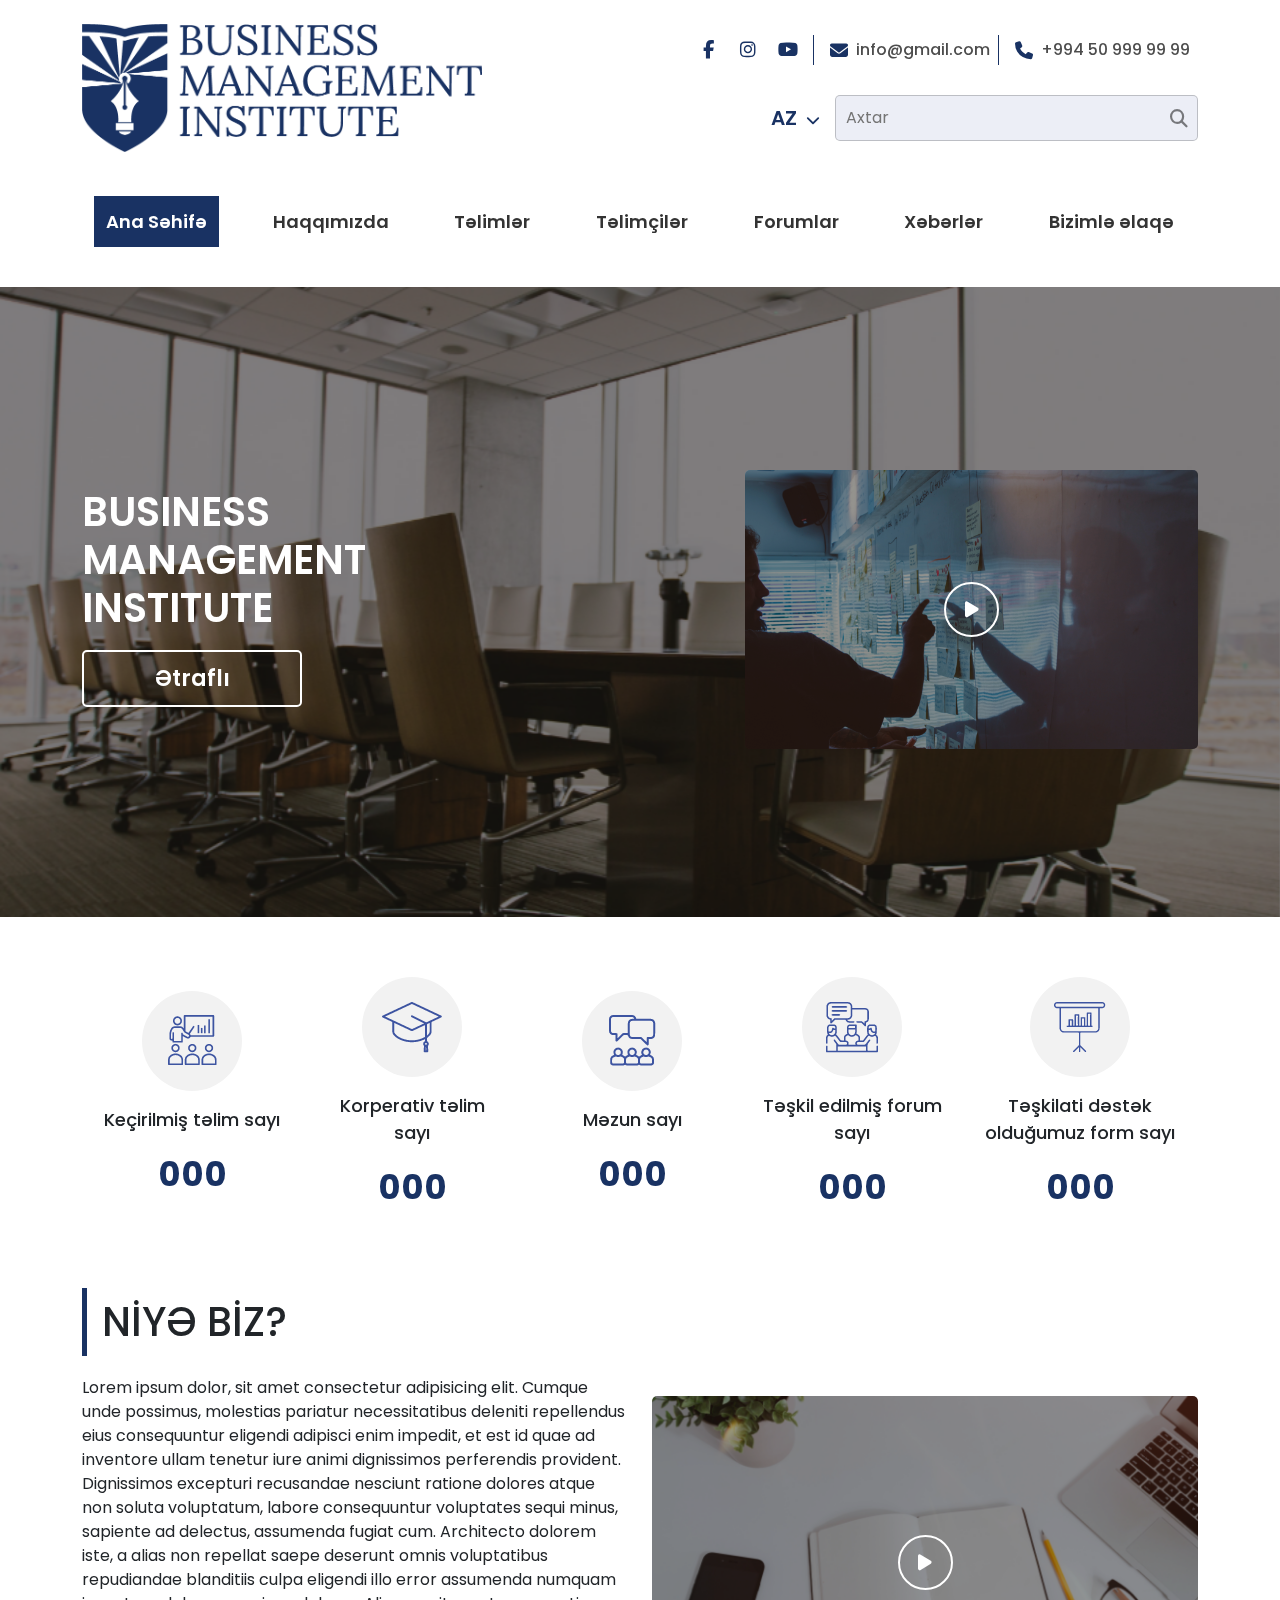
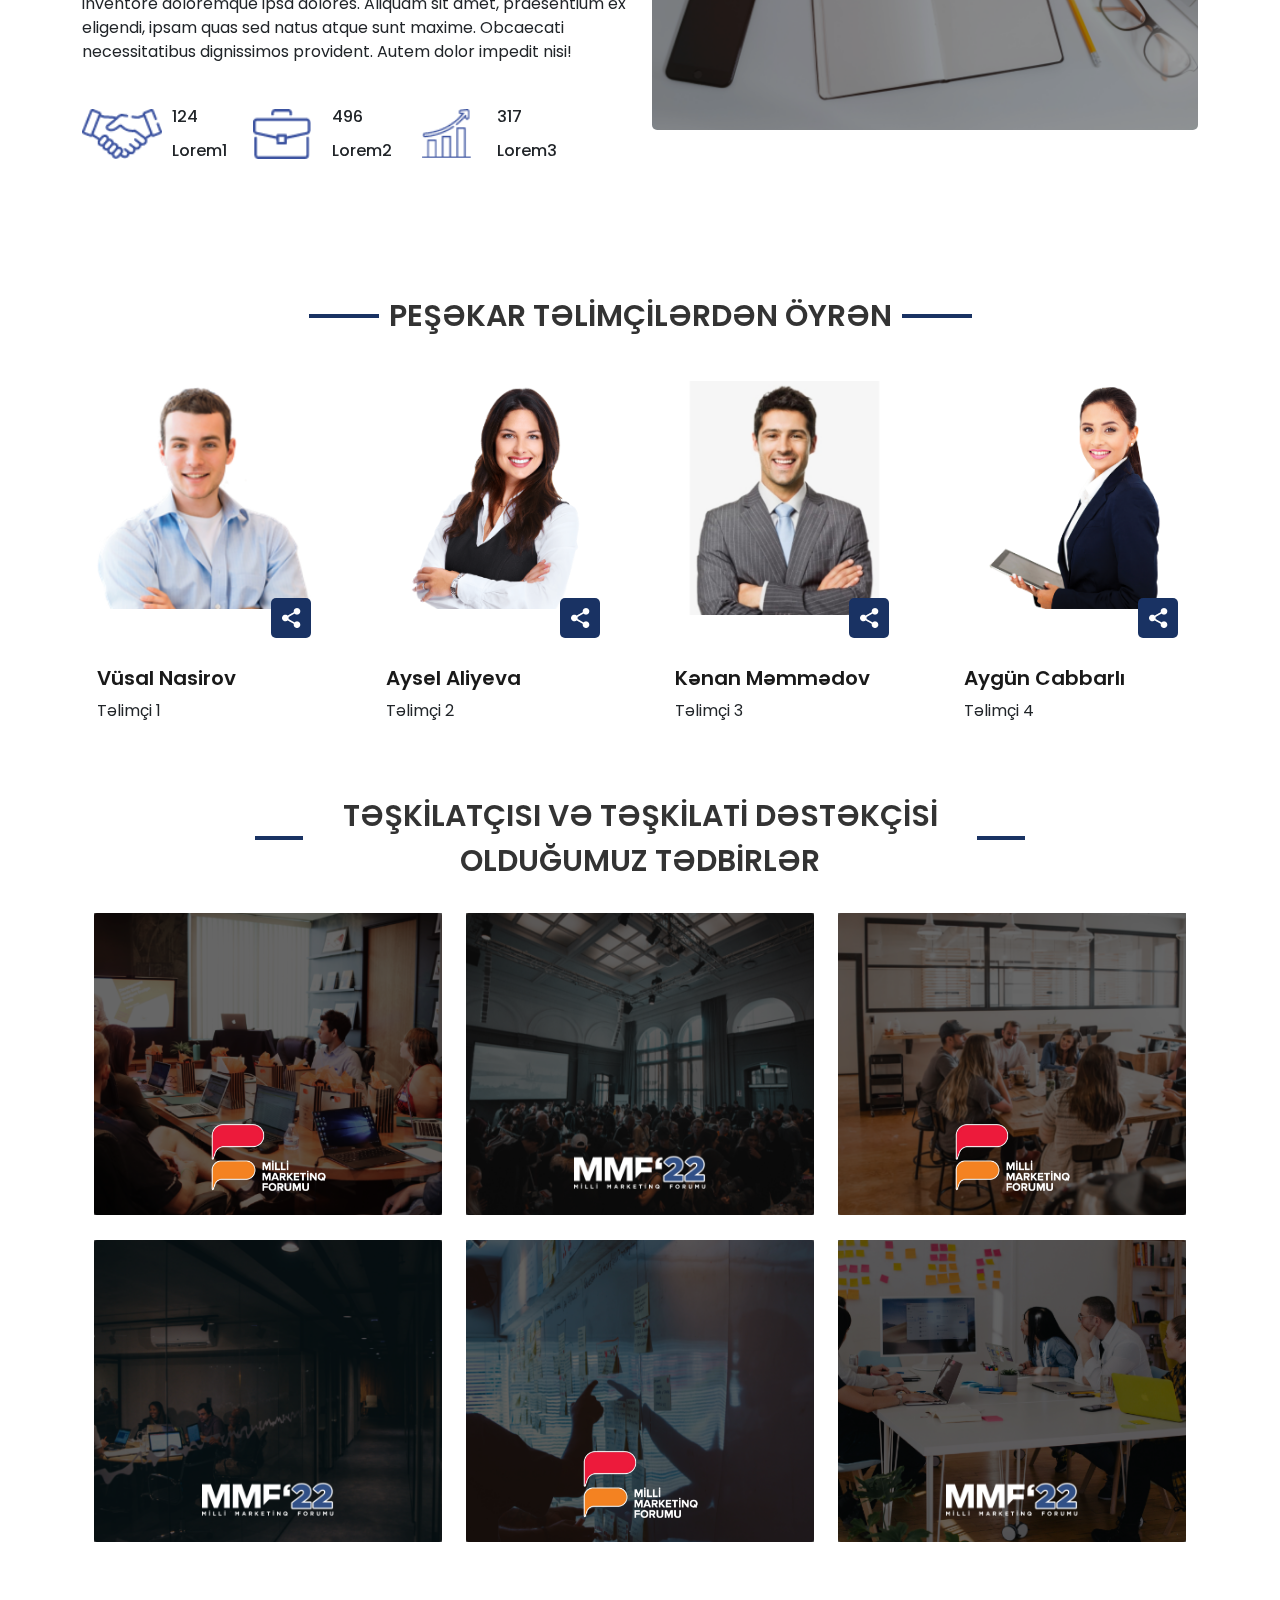
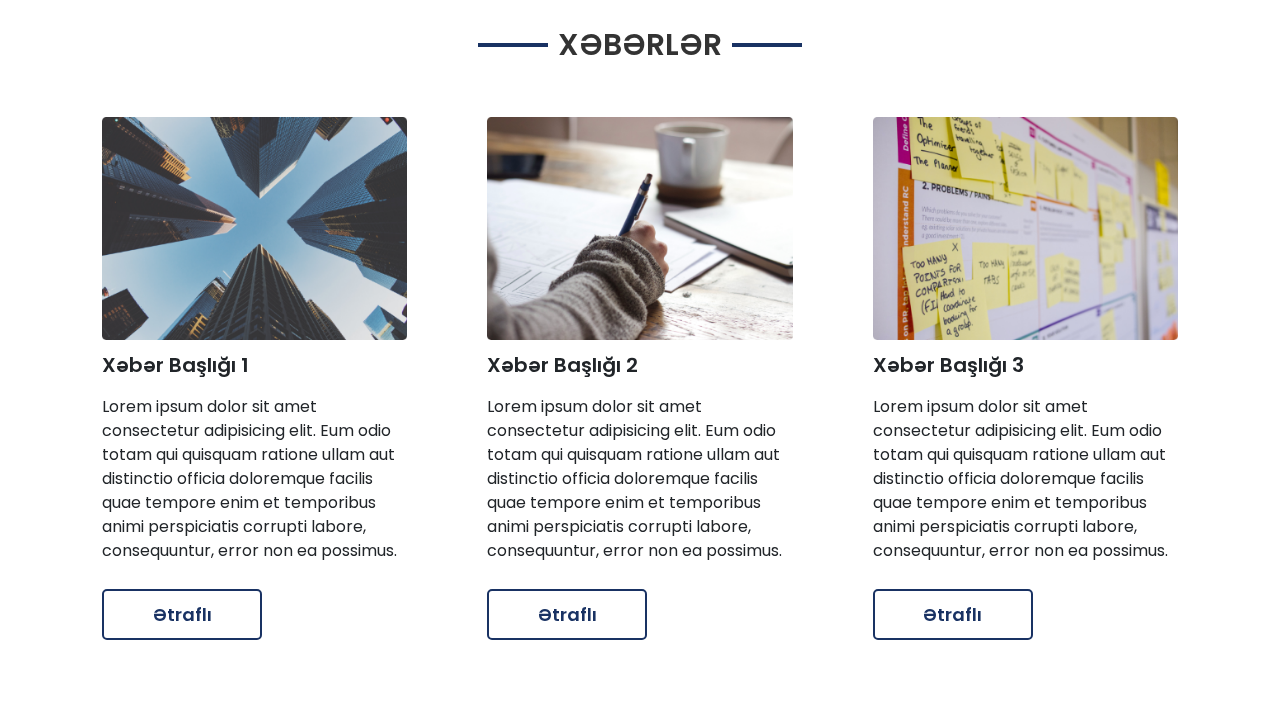
==== index.html @ a0affcf1 "section news,events,trainers added" ====
<!DOCTYPE html>
<html lang="en">

<head>
    <meta charset="UTF-8">
    <meta name="viewport" content="width=device-width, initial-scale=1.0">
    <title>BMI</title>
    <link rel="shortcut icon" href="./bmi-image/logo/2x/iconbig.png">
    <link rel="stylesheet" href="https://cdnjs.cloudflare.com/ajax/libs/font-awesome/6.4.0/css/all.min.css">
    <link href="https://cdn.jsdelivr.net/npm/bootstrap@5.3.0/dist/css/bootstrap.min.css" rel="stylesheet">
    <link rel="stylesheet" href="https://cdn.jsdelivr.net/npm/swiper@10/swiper-bundle.min.css" />
    <link rel="stylesheet" href="https://cdn.jsdelivr.net/npm/@fancyapps/ui@5.0/dist/fancybox/fancybox.css" />
    <link rel="stylesheet" href="project.css">

</head>

<body>

    <header>
        <div class="general-header">
            <div class="container">
                <div class="top-navbar">
                    <div class="top-navbar-left">
                        <a class="header-logo">
                            <img src="./bmi-image/logo/2x/verticalbig.png" alt="">
                        </a>
                    </div>
                    <div class="top-navbar-right d-none d-lg-flex">
                        <div class="icons-navbar">
                            <div class="social-icons">
                                <a href="">
                                    <i class="fa-brands fa-facebook-f"></i>
                                </a>

                                <a href="">
                                    <i class="fa-brands fa-instagram"></i>
                                </a>

                                <a href="">
                                    <i class="fa-brands fa-youtube"></i>
                                </a>
                            </div>

                            <div class="contact">
                                <a href="">
                                    <span>
                                        <i class="fa-solid fa-envelope"></i>
                                    </span>
                                    <span>info@gmail.com</span>
                                </a>
                            </div>

                            <div class="contact">
                                <a href="">
                                    <span> <i class="fa-solid fa-phone"></i>
                                    </span>

                                    <span>
                                        +994 50 999 99 99
                                    </span>
                                </a>
                            </div>
                        </div>

                        <div class="search-bottom">
                            <div class="lang-dropdown">
                                <div class="dropdown">
                                    <button class="dropdown-button" type="button" data-bs-toggle="dropdown">
                                        <span>AZ</span>
                                        <i class="fa-solid fa-chevron-down"> </i>
                                    </button>

                                    <ul class="dropdown-menu">
                                        <a class="dropdown-item" href="/">EN</a>
                                        <a class="dropdown-item" href="/">RU</a>
                                    </ul>
                                </div>
                            </div>


                            <div class="search-box">
                                <form action="/">
                                    <input type="text" placeholder="Axtar">
                                    <button>
                                        <i class="fa-solid fa-magnifying-glass"></i>
                                    </button>
                                </form>
                            </div>

                        </div>
                    </div>

                    <div class="mobile-right d-lg-none">
                        <button class="search-button d-lg-none" type="button" data-bs-toggle="offcanvas"
                            data-bs-target="#offcanvasTop"> <i class="fa-solid fa-magnifying-glass"></i>

                        </button>

                        <button class="menu-button d-lg-none" type="button" data-bs-toggle="offcanvas"
                            data-bs-target="#offcanvasRight"> <i class="fa-solid fa-bars"></i>
                        </button>
                    </div>

                </div>

                <div class="bottom-navbar d-none d-lg-flex">
                    <div class="container">
                        <div class="inner d-flex">
                            <div class="links-wrapper">
                                <a class="active" href="">Ana Səhifə</a>
                                <a href="">Haqqımızda</a>
                                <a href="">Təlimlər</a>
                                <a href="">Təlimçilər</a>
                                <a href="">Forumlar</a>
                                <a href="">Xəbərlər</a>
                                <a href="">Bizimlə əlaqə</a>
                            </div>
                        </div>
                    </div>
                </div>
            </div>
        </div>

        <div class="offcanvas offcanvas-end" tabindex="-1" id="offcanvasRight" aria-labelledby="offcanvasRightLabel">
            <div class="offcanvas-header">
                <a class="header-logo" href="">
                    <img src="./bmi-image/logo/white-logo/vertical.svg" alt="">
                </a>

                <button type="button" class="close-button" data-bs-dismiss="offcanvas">
                    <i class="fa-solid fa-xmark"></i>
                </button>
            </div>
            <div class="offcanvas-body">
                <div class="links-wrapper">
                    <a class="active" href="">Ana Səhifə</a>
                    <a href="">Haqqımızda</a>
                    <a href="">Təlimlər</a>
                    <a href="">Təlimçilər</a>
                    <a href="">Forumlar</a>
                    <a href="">Xəbərlər</a>
                    <a href="">Bizimlə əlaqə</a>


                    <a class="collapsed" data-bs-toggle="collapse" href="#collapseExample" role="button"
                        aria-expanded="false">
                        AZ
                    </a>

                    <div class="collapse" id="collapseExample">
                        <div class="links-wrapper">
                            <a href="">EN</a>
                            <a href="">RU</a>
                        </div>
                    </div>
                </div>

                <div class="icons-wrapper">
                    <div class="contact-icons">
                        <a href="">
                            <span>
                                <i class="fa-solid fa-envelope"></i>
                            </span>
                            <span>
                                info@gmail.com
                            </span>
                        </a>

                        <a href="">
                            <span>
                                <i class="fa-solid fa-phone"></i>
                            </span>
                            <span>
                                +994 50 999 99 99
                            </span>
                        </a>
                    </div>

                    <div class="social-icons">
                        <a href="">
                            <i class="fa-brands fa-facebook-f"></i>
                        </a>

                        <a href="">
                            <i class="fa-brands fa-instagram"></i>
                        </a>

                        <a href="">
                            <i class="fa-brands fa-youtube"></i>
                        </a>
                    </div>
                </div>



            </div>
        </div>

        <div class="offcanvas offcanvas-top" tabindex="-1" id="offcanvasTop" aria-labelledby="offcanvasTopLabel">
            <div class="offcanvas-body">
                <div class="container">
                    <div class="row">
                        <div class="col-10">
                            <div class="search-input">
                                <input type="text" class="form-control" placeholder="Axtar">
                                <button><i class="fa-solid fa-magnifying-glass"></i></button>
                            </div>

                        </div>

                        <div class="col-2">
                            <button type="button" class="close-button" data-bs-dismiss="offcanvas">
                                <i class="fa-solid fa-xmark"></i>
                            </button>
                        </div>
                    </div>
                </div>
            </div>
        </div>
    </header>

    <main>

        <section class="banner">
            <div class="swiper banner-swiper">
                <div class="swiper-wrapper">
                    <div class="swiper-slide">
                        <img src="./bmi-image/banner-swiper/img-1.png" alt="">
                    </div>
                    <div class="swiper-slide">
                        <img src="./bmi-image/banner-swiper/img-2.png" alt="">
                    </div>
                </div>
            </div>

            <div class="content">
                <div class="container">
                    <div class="content-wrapper">
                        <div class="content-left">
                            <h1>
                                Business <br>
                                Management <br>
                                Institute
                            </h1>

                            <a href="" class="banner-button">
                                Ətraflı
                            </a>
                        </div>

                        <div class="content-right">
                            <div class="video-wrapper">
                                <div class="video-poster">
                                    <img src="./bmi-image/banner-swiper/video-poster.png" alt="">
                                </div>

                                <div class="hover">
                                    <a href="./bmi-image/banner-swiper/video-poster.png" class="play-button"
                                        data-fancybox="bann">
                                        <i class="fa-solid fa-play"></i>
                                    </a>
                                </div>
                            </div>
                        </div>
                    </div>
                </div>
            </div>
        </section>

        <section class="counter">
            <div class="container">
                <div class="counters-wrapper">
                    <div class="item">
                        <div class="image">
                            <img src="./bmi-image/small-image/img-1.png" alt="">
                        </div>
                        <div class="name">
                            <p>Keçirilmiş təlim sayı</p>
                            <span class="counter-span" data-val="500">
                                000
                            </span>
                        </div>

                    </div>


                    <div class="item">
                        <div class="image">
                            <img src="./bmi-image/small-image/img-3.png" alt="">
                        </div>
                        <div class="name">
                            <p>Korperativ təlim sayı</p>
                            <span class="counter-span" data-val="43">
                                000
                            </span>
                        </div>

                    </div>

                    <div class="item">
                        <div class="image">
                            <img src="./bmi-image/small-image/img-4.png" alt="">
                        </div>
                        <div class="name">
                            <p>Məzun sayı</p>
                            <span class="counter-span" data-val="7000">
                                000
                            </span>
                        </div>

                    </div>

                    <div class="item">
                        <div class="image">
                            <img src="./bmi-image/small-image/img-5.png" alt="">
                        </div>
                        <div class="name">
                            <p>Təşkil edilmiş forum sayı</p>
                            <span class="counter-span" data-val="3">
                                000
                            </span>
                        </div>

                    </div>


                    <div class="item">
                        <div class="image">
                            <img src="./bmi-image/small-image/img-2.png" alt="">
                        </div>
                        <div class="name">
                            <p>Təşkilati dəstək olduğumuz form sayı</p>
                            <span class="counter-span" data-val="500">
                                000
                            </span>
                        </div>

                    </div>
                </div>
            </div>
        </section>

        <section class="why-us">
            <div class="container">
                <div class="row">
                    <div class="col-12 col-xl-6">
                        <div class="content">
                            <h1> Nİyə bİz?</h1>

                            <p>

                                Lorem ipsum dolor, sit amet consectetur adipisicing elit.
                                Cumque unde possimus, molestias pariatur necessitatibus deleniti
                                repellendus eius consequuntur eligendi adipisci enim impedit, et est
                                id quae ad inventore ullam tenetur iure animi dignissimos perferendis provident.
                                Dignissimos excepturi recusandae nesciunt ratione dolores atque non soluta voluptatum,
                                labore consequuntur voluptates sequi minus, sapiente ad delectus, assumenda fugiat cum.
                                Architecto dolorem iste, a alias non repellat saepe deserunt omnis voluptatibus
                                repudiandae
                                blanditiis culpa eligendi illo error assumenda numquam inventore doloremque ipsa
                                dolores.
                                Aliquam sit amet, praesentium ex eligendi, ipsam quas sed natus atque sunt maxime.
                                Obcaecati necessitatibus dignissimos provident. Autem dolor impedit nisi!

                            </p>

                            <div class="small-images">
                                <div class="item">
                                    <img src="./bmi-image/about/small-image/img-1.png" alt="">

                                    <div class="label">
                                        <span>124</span>
                                        <span>Lorem1</span>
                                    </div>
                                </div>

                                <div class="item">
                                    <img src="./bmi-image/about/small-image/img-2.png" alt="">

                                    <div class="label">
                                        <span>496</span>
                                        <span>Lorem2</span>
                                    </div>
                                </div>

                                <div class="item">
                                    <img src="./bmi-image/about/small-image/img-3.png" alt="">

                                    <div class="label">
                                        <span>317</span>
                                        <span>Lorem3</span>
                                    </div>
                                </div>
                            </div>
                        </div>
                    </div>

                    <div class="col-12 col-xl-6 col-center">
                        <div class="video-wrapper">
                            <div class="video-poster">
                                <img src="./bmi-image/about/about-image.png" alt="">
                            </div>

                            <div class="hover">
                                <a href="./bmi-image/about/about-image.png" data-fancybox="" class="play-button">
                                    <i class="fa-solid fa-play"></i>
                                </a>
                            </div>
                        </div>
                    </div>
                </div>
            </div>
        </section>

        <section class="trainers">
            <div class="container">
                <div class="section-header">
                    <div class="blue-line"></div>
                    <span class="header">peşəkar təlİmçİlərdən öyrən</span>
                    <div class="blue-line"></div>
                </div>
                <div class="swiper trainers-swiper">
                    <div class="swiper-wrapper">
                        <div class="swiper-slide">
                            <div class="trainer-card">
                                <div class="trainer-image">
                                    <img src="./bmi-image/trainer/img-1.png" alt="">
                                    <div class="linear-bg"></div>

                                    <div class="trainer-icons">
                                        <div class="hide-icon d-none">
                                            <a href="" class="trainer-icon">
                                                <i class="fa-brands fa-facebook-f"></i>
                                            </a>
                                            <a href="" class="trainer-icon">
                                                <i class="fa-brands fa-linkedin-in"></i>
                                            </a>
                                            <a href="" class="trainer-icon">
                                                <i class="fa-brands fa-twitter"></i>
                                            </a>
                                        </div>

                                        <button class="share-button trainer-icon">
                                            <img src="./bmi-image/icons/share-icon.png" alt="">
                                        </button>
                                    </div>
                                </div>

                                <div class="trainer-info">
                                    <a href="" class="name">Vüsal Nasirov</a>
                                    <span>Təlimçi 1 </span>
                                </div>

                            </div>
                        </div>


                        <div class="swiper-slide">
                            <div class="trainer-card">
                                <div class="trainer-image">
                                    <img src="./bmi-image/trainer/img-2.png" alt="">
                                    <div class="linear-bg"></div>

                                    <div class="trainer-icons">
                                        <div class="hide-icon d-none">
                                            <a href="" class="trainer-icon">
                                                <i class="fa-brands fa-facebook-f"></i>
                                            </a>
                                            <a href="" class="trainer-icon">
                                                <i class="fa-brands fa-linkedin-in"></i>
                                            </a>
                                            <a href="" class="trainer-icon">
                                                <i class="fa-brands fa-twitter"></i>
                                            </a>
                                        </div>

                                        <button class="share-button trainer-icon">
                                            <img src="./bmi-image/icons/share-icon.png" alt="">

                                        </button>
                                    </div>
                                </div>

                                <div class="trainer-info">
                                    <a href="" class="name">Aysel Aliyeva</a>
                                    <span>Təlimçi 2 </span>
                                </div>


                            </div>
                        </div>


                        <div class="swiper-slide">
                            <div class="trainer-card">
                                <div class="trainer-image">
                                    <img src="./bmi-image/trainer/img-3.png" alt="">
                                    <div class="linear-bg"></div>

                                    <div class="trainer-icons">
                                        <div class="hide-icon d-none">
                                            <a href="" class="trainer-icon">
                                                <i class="fa-brands fa-facebook-f"></i>
                                            </a>
                                            <a href="" class="trainer-icon">
                                                <i class="fa-brands fa-linkedin-in"></i>
                                            </a>
                                            <a href="" class="trainer-icon">
                                                <i class="fa-brands fa-twitter"></i>
                                            </a>
                                        </div>

                                        <button class="share-button trainer-icon">
                                            <img src="./bmi-image/icons/share-icon.png" alt="">

                                        </button>
                                    </div>
                                </div>

                                <div class="trainer-info">
                                    <a href="" class="name">Kənan Məmmədov</a>
                                    <span>Təlimçi 3 </span>
                                </div>


                            </div>
                        </div>


                        <div class="swiper-slide">
                            <div class="trainer-card">
                                <div class="trainer-image">
                                    <img src="./bmi-image/trainer/img-4.png" alt="">
                                    <div class="linear-bg"></div>

                                    <div class="trainer-icons">
                                        <div class="hide-icon d-none">
                                            <a href="" class="trainer-icon">
                                                <i class="fa-brands fa-facebook-f"></i>
                                            </a>
                                            <a href="" class="trainer-icon">
                                                <i class="fa-brands fa-linkedin-in"></i>
                                            </a>
                                            <a href="" class="trainer-icon">
                                                <i class="fa-brands fa-twitter"></i>
                                            </a>
                                        </div>

                                        <button class="share-button trainer-icon">
                                            <img src="./bmi-image/icons/share-icon.png" alt="">

                                        </button>
                                    </div>
                                </div>

                                <div class="trainer-info">
                                    <a href="" class="name">Aygün Cabbarlı</a>
                                    <span>Təlimçi 4 </span>
                                </div>


                            </div>
                        </div>
                    </div>
                </div>
            </div>
        </section>

        <section class="events">
            <div class="container">
                <div class="section-header">
                    <div class="blue-line"></div>
                    <span class="header">təşkİlatçısı və təşkİlatİ dəstəkçİsİ olduğumuz tədbİrlər</span>
                    <div class="blue-line"></div>
                </div>

                <div class="row">
                    <div class="col-12 col-md-6 col-lg-4 col-center">
                        <div class="event-card">
                            <img class="poster"  src="./bmi-image/tedbirler/poster/img-1.png" alt="">

                            <div class="hover-div">
                                <a href="" class="event-button">Tədbir 1</a>
                                <img class="logo" src="./bmi-image/tedbirler/logo/logo-1.png" alt="">
                            </div>
                        </div>
                        
                    </div>

                    <div class="col-12 col-md-6 col-lg-4 col-center">
                        <div class="event-card">
                            <img class="poster"  src="./bmi-image/tedbirler/poster/img-2.png" alt="">

                            <div class="hover-div">
                                <a href="" class="event-button">Tədbir 2</a>
                                <img class="logo" src="./bmi-image/tedbirler/logo/logo-2.png" alt="">
                            </div>
                        </div>
                        
                    </div>

                    <div class="col-12 col-md-6 col-lg-4 col-center">
                        <div class="event-card">
                            <img class="poster"  src="./bmi-image/tedbirler/poster/img-3.png" alt="">

                            <div class="hover-div">
                                <a href="" class="event-button">Tədbir 3</a>
                                <img class="logo" src="./bmi-image/tedbirler/logo/logo-1.png" alt="">
                            </div>
                        </div>
                        
                    </div>

                    <div class="col-12 col-md-6 col-lg-4 col-center">
                        <div class="event-card">
                            <img class="poster"  src="./bmi-image/tedbirler/poster/img-4.png" alt="">

                            <div class="hover-div">
                                <a href="" class="event-button">Tədbir 4</a>
                                <img class="logo" src="./bmi-image/tedbirler/logo/logo-2.png" alt="">
                            </div>
                        </div>
                        
                    </div>

                    <div class="col-12 col-md-6 col-lg-4 col-center">
                        <div class="event-card">
                            <img class="poster"  src="./bmi-image/tedbirler/poster/img-5.png" alt="">

                            <div class="hover-div">
                                <a href="" class="event-button">Tədbir 5</a>
                                <img class="logo" src="./bmi-image/tedbirler/logo/logo-1.png" alt="">
                            </div>
                        </div>
                        
                    </div>

                    <div class="col-12 col-md-6 col-lg-4 col-center">
                        <div class="event-card">
                            <img class="poster"  src="./bmi-image/tedbirler/poster/img-6.png" alt="">

                            <div class="hover-div">
                                <a href="" class="event-button">Tədbir 6</a>
                                <img class="logo" src="./bmi-image/tedbirler/logo/logo-2.png" alt="">
                            </div>
                        </div>
                        
                    </div>
                </div>
            </div>
        </section>

        <section class="news">
            <div class="container">
                <div class="section-header">
                    <div class="blue-line"></div>
                    <span class="header">Xəbərlər</span>
                    <div class="blue-line"></div>
                </div>

                <div class="swiper news-swiper">
                    <div class="swiper-wrapper">
                        <div class="swiper-slide">
                            <div class="news-card">
                                <div class="image">
                                        <img src="./bmi-image/xeberler/img-1.png" alt="">
                                </div>
                                <div class="content">
                                        <span class="header">Xəbər Başlığı 1</span>
                                        <p>
                                            
                                        Lorem ipsum dolor sit amet consectetur adipisicing elit. 
                                        Eum odio totam qui quisquam ratione ullam aut distinctio 
                                        officia doloremque facilis quae tempore enim et temporibus 
                                        animi perspiciatis corrupti labore, consequuntur, error non ea possimus. 
                                    
                                        </p>

                                        <a class="news-button"  href="">
                                            Ətraflı
                                        </a>
                                </div>
                            </div>
                        </div>


                        <div class="swiper-slide">
                            <div class="news-card">
                                <div class="image">
                                        <img src="./bmi-image/xeberler/img-2.png" alt="">
                                </div>
                                <div class="content">
                                        <span class="header">Xəbər Başlığı 2</span>
                                        <p>
                                            
                                        Lorem ipsum dolor sit amet consectetur adipisicing elit. 
                                        Eum odio totam qui quisquam ratione ullam aut distinctio 
                                        officia doloremque facilis quae tempore enim et temporibus 
                                        animi perspiciatis corrupti labore, consequuntur, error non ea possimus. 
                                    
                                        </p>

                                        <a class="news-button"  href="">
                                            Ətraflı
                                        </a>
                                </div>
                            </div>
                        </div>


                        <div class="swiper-slide">
                            <div class="news-card">
                                <div class="image">
                                        <img src="./bmi-image/xeberler/img-3.png" alt="">
                                </div>
                                <div class="content">
                                        <span class="header">Xəbər Başlığı 3</span>
                                        <p>
                                            
                                        Lorem ipsum dolor sit amet consectetur adipisicing elit. 
                                        Eum odio totam qui quisquam ratione ullam aut distinctio 
                                        officia doloremque facilis quae tempore enim et temporibus 
                                        animi perspiciatis corrupti labore, consequuntur, error non ea possimus. 
                                    
                                        </p>

                                        <a class="news-button"  href="">
                                            Ətraflı
                                        </a>
                                </div>
                            </div>
                        </div>
                    </div>

                </div>
            </div>
        </section>
    </main>



















    <script src="https://cdn.jsdelivr.net/npm/bootstrap@5.3.0/dist/js/bootstrap.bundle.min.js"></script>
    <script src="https://cdn.jsdelivr.net/npm/@fancyapps/ui@5.0/dist/fancybox/fancybox.umd.js"></script>
    <script src="https://cdn.jsdelivr.net/npm/swiper@10/swiper-bundle.min.js"></script>
    <script src="project.js"></script>
    <script src="swiper.js"></script>
</body>

</html>
---- project.css ----
@import url('https://fonts.googleapis.com/css2?family=Poppins:ital,wght@0,100;0,200;0,300;0,400;0,500;0,600;0,700;0,800;0,900;1,100;1,200;1,300;1,400;1,500;1,600;1,700;1,800;1,900&display=swap');

* {
    margin: 0;
    padding: 0;
    box-sizing: border-box;
}

a {
    text-decoration: none;
    transition: all 0.3s;
}

button {
    border: 0;
    outline: 0;
    background-color: transparent;
    transition: all 0.3s;
}

body {
    font-family: 'Poppins', sans-serif;
}

::-webkit-scrollbar {
    width: 5px;
}

/* Track */
::-webkit-scrollbar-track {
    background: #3D54A1;
}

/* Handle */
::-webkit-scrollbar-thumb {
    background: #193263;
    scroll-behavior: smooth;
}

header {
    width: 100%;
    padding: 10px 0;
}

header .general-header {
    width: 100%;
    background-color: #fff;
}

header .general-header .top-navbar {
    width: 100%;
    display: flex;
    align-items: center;
    justify-content: space-between;
    padding: 10px 0;
}

/* @media only screen and (min-width:992px) {
    header .top-navbar {
        justify-content: space-between;
    }
    
} */



header .top-navbar .header-logo {
    padding-right: 25px;
    display: flex;
    align-items: center;
    justify-content: center;
}

@media only screen and (max-width:992px) {
    header .top-navbar .header-logo {
        max-width: 180px;
    }

}

header .top-navbar .header-logo img {
    width: 100%;
    object-fit: contain;
    max-width: 400px;
}

header .top-navbar .top-navbar-right {
    display: flex;
    align-items: flex-end;
    justify-content: center;
    flex-direction: column;
}

header .top-navbar-right .icons-navbar {
    display: flex;
    align-items: center;
    justify-content: space-between;
    padding: 15px 0;
}

header .icons-navbar .social-icons {
    display: flex;
    align-items: center;
    justify-content: center;
}

header .icons-navbar .social-icons {
    border-right: 1px solid #193263;
}

header .icons-navbar .social-icons a {
    color: #193263;
    width: 30px;
    height: 30px;
    display: flex;
    align-items: center;
    justify-content: center;
    border-radius: 5px;
    font-size: 18px;
    margin-right: 10px;
}

header .icons-navbar .contact {
    border-right: 1px solid #193263;
    align-self: stretch;
    padding: 0 8px;
    display: flex;
    justify-content: center;
    align-items: center;
}

header .icons-navbar .contact a {
    display: flex;
    align-items: center;
    justify-content: flex-start;
}

header .icons-navbar .contact a span:first-child {
    font-size: 18px;
    color: #193263;
    padding: 0 8px;
}

header .icons-navbar .contact a span:last-child {
    font-weight: 500;
    color: rgba(0, 0, 0, 0.7);
}

header .icons-navbar .contact:last-child {
    border-right: none;
}

header .top-navbar-right .search-bottom {
    display: flex;
    align-items: center;
    justify-content: flex-end;
    padding: 15px 0;
}

header .top-navbar-right .search-bottom .lang-dropdown {
    margin-right: 15px;
}

header .search-bottom .lang-dropdown .dropdown {
    position: relative;
}

header .search-bottom .dropdown-button span {
    padding: 0 5px;
    color: #193263;
    font-size: 20px;
    font-weight: 600;

}

header .search-bottom .dropdown-button i {
    font-size: 14px;
    color: #193263;
}

header .search-bottom .dropdown-menu {
    padding: 5px;
    min-width: auto;
}

header .search-bottom .dropdown-menu .dropdown-item {
    font-size: 18px;
    font-weight: 600;
    color: #193263;
    width: 100%;
    display: flex;
    justify-content: center;
    align-items: center;
    padding: 5px 15px;
}

header .search-bottom .dropdown-menu .dropdown-item:hover {
    color: #fff;
    background-color: #193263;
    transition: all .3s;
}

header .search-bottom .search-box {
    position: relative;
    min-width: 300px;
}

header .search-bottom .search-box input {
    width: 100%;
    background-color: #ECEEF6;
    border: 1px solid rgba(0, 0, 0, 0.2);
    padding: 10px;
    border-radius: 5px;
    outline: none;
    padding-right: 35px;
}

header .search-bottom .search-box button {
    position: absolute;
    top: 50%;
    transform: translateY(-50%);
    right: 0;
    margin-right: 10px;
    font-size: 18px;
    color: rgba(0, 0, 0, 0.5);
}

header .bottom-navbar {
    width: 100%;
    padding: 30px 0;
    background-color: #fff;
}

header .bottom-navbar .links-wrapper {
    width: 100%;
    display: flex;
    justify-content: space-between;
    align-items: center;
}

header .bottom-navbar .links-wrapper a {
    text-align: center;
    padding: 12px;
    font-weight: 600;
    font-size: 18px;
    color: rgba(0, 0, 0, 0.8);
}

header .bottom-navbar .links-wrapper a:hover {
    color: #fff;
    background-color: #193263;
}

header .bottom-navbar .links-wrapper a.active {
    color: #fff;
    background-color: #193263;

}


header .menu-button {
    font-size: 20px;
    color: #193263;
}

header .close-button {
    width: 35px;
    height: 35px;
    border: 2px solid #193263;
    border-radius: 50%;
    border-color: #fff;
    display: flex;
    align-items: center;
    justify-content: center;
}

header .close-button i {
    font-size: 24px;
    color: #fff;
}

header .offcanvas-header .header-logo {
    display: flex;
    align-items: center;
    justify-content: center;
    padding-right: 25px;
}

header .offcanvas-end {
    background-color: #193263;
}

header .offcanvas-header .header-logo img {
    max-width: 200px;
    width: 100%;
    object-fit: contain;
}

header .offcanvas-body .links-wrapper {
    display: flex;
    flex-direction: column;
    justify-content: center;
    align-items: flex-start;
    padding: 10px 0;
}

header .offcanvas-body .links-wrapper a.active {
    color: #193263;
    background-color: #fff;
}

header .offcanvas-body .links-wrapper a {
    font-size: 18px;
    font-weight: 500;
    padding: 8px 15px;
    margin: 3px 0;
    min-width: 180px;
    color: #fff;

}

header .offcanvas-body .links-wrapper a:hover {
    color: #193263;
    background-color: #fff;
}

header .offcanvas-body .icons-wrapper {
    display: flex;
    align-items: flex-start;
    justify-content: center;
    flex-direction: column;
    width: 100%;
}

header .offcanvas-body .icons-wrapper .contact-icons {
    display: flex;
    align-items: flex-start;
    justify-content: center;
    flex-direction: column;

}

header .offcanvas-body .icons-wrapper .contact-icons a {
    display: flex;
    align-items: center;
    justify-content: flex-start;
    margin-bottom: 20px;
}

header .offcanvas-body .contact-icons a span:first-child {
    width: 40px;
    height: 40px;
    border-radius: 50%;
    display: flex;
    justify-content: center;
    align-items: center;
    background-color: #fff;
    color: #193263;
    font-size: 20px;
    margin-right: 10px;
}

header .offcanvas-body .contact-icons a span:last-child {
    color: #fff;
    font-weight: 600;

}

header .offcanvas-body .social-icons {
    display: flex;
    align-items: center;
    justify-content: center;
    margin: 10px 0;
}

header .offcanvas-body .social-icons a {
    color: #fff;
    font-size: 20px;
    width: 30px;
    height: 30px;
    display: flex;
    align-items: center;
    justify-content: center;
    border-radius: 5px;
    margin-right: 10px;
}

header .search-button {
    font-size: 20px;
    color: #193263;
    margin-right: 10px;
}

header .offcanvas-top {
    background-color: #fff;
}

header .offcanvas-top .container {
    width: 100%;
    height: 100%;
    display: flex;
    justify-content: center;
    align-items: center;
    padding: 15px;
}

header .offcanvas-top .row {
    width: 100%;
}

header .offcanvas-top .col-10 {
    display: flex;
    align-items: center;
    justify-content: center;
}

header .offcanvas-top .col-10 .search-input {
    position: relative;
    width: 100%;
    border-radius: 10px;
    display: flex;
    justify-content: center;
    align-items: center;
}

header .offcanvas-top .search-input input {
    padding: 12px 15px;
    padding-right: 45px;
    width: 100%;
}

header .offcanvas-top .search-input .form-control {
    caret-color: #193263;
    color: #202f3f;
    font-weight: 500;
    display: block;
    font-size: 16px;
    line-height: 1.5;
    background-color: #fff;
    border: 1px solid #ced4da;
    border-radius: 0.375rem;
    color: #3D54A1;

}

header .offcanvas-top .form-control::placeholder {
    color: #193263;
    font-weight: bolder;
}

header .offcanvas-top .search-input button {
    position: absolute;
    top: 50%;
    right: 0;
    transform: translateY(-50%);
    margin: 0 10px;
}

header .offcanvas-top .search-input button i {
    font-size: 20px;
    color: #193263;
}

header .offcanvas-top .col-2 {
    display: flex;
    justify-content: flex-end;
    align-items: center;
    padding: 0;
}

header .offcanvas-top .close-button {
    width: 35px;
    height: 35px;
    border: 2px solid #193263;
    border-radius: 50%;
}

header .offcanvas-top .close-button i {
    font-size: 20px;
    color: #193263;
}

header .offcanvas-top .search-input input:focus {
    border-color: #193263;
    box-shadow: 0 0 5px #b5bddb;


}

.swiper {
    width: 100%;
}

.swiper-slide {
    display: flex;
    align-items: center;
    justify-content: center;
}

section {
    width: 100%;
    margin-bottom: 40px;
}

section.banner {
    position: relative;
    min-height: 70vh;
}

section.banner .banner-swiper {
    position: absolute;
    width: 100%;
    height: 100%;
    top: 0;
    left: 0;
    z-index: -1;
}

section.banner .swiper-slide img {
    width: 100%;
    height: 100%;
    object-fit: cover;
}


section.banner .content {
    display: flex;
    align-items: center;
    justify-content: center;
    width: 100%;
    height: 100%;
    background-color: rgba(0, 0, 0, 0.5);
    position: absolute;
    top: 0;
    left: 0;


}

@media only screen and (min-width:768px) {
    section.banner .content {
        padding: 100px 0;
    }

}

section .container {
    display: flex;
    align-items: center;
    justify-content: center;
    flex-direction: column;
}

section.banner .content .content-wrapper {
    display: flex;
    align-items: center;
    flex-direction: column;
    justify-content: center;
    width: 100%;
}

@media only screen and (min-width:768px) {
    section.banner .content .content-wrapper {
        flex-direction: row;
        justify-content: space-between;
    }

}

section.banner .content-wrapper .content-left {
    display: flex;
    align-items: center;
    flex-direction: column;
    align-items: center;
}

@media only screen and (min-width:768px) {
    section.banner .content-wrapper .content-left {
        align-items: flex-start;
        padding-right: 20px;
        margin-bottom: 0;

    }
}

@media only screen and (min-width:768px) {
    section.banner .content-left h1 {
        text-align: start;
    }
}

@media only screen and (max-width:768px) {
    section.banner .content-left h1 {
        text-align: center;
    }
}

section.banner .content-left h1 {
    color: #fff;
    font-weight: 600;
    text-transform: uppercase;

}

section.banner .content-left .banner-button {
    border: 2px solid #fff;
    display: flex;
    align-items: center;
    justify-content: center;
    font-weight: 600;
    border-radius: 5px;
    margin: 10px 0;
    min-width: 150px;
    padding: 10px;
    color: #fff;
}

@media only screen and (min-width:768px) {
    section.banner .content-left .banner-button {
        width: 100%;
        max-width: 220px;
        font-size: 22px;
    }
}

section.banner .content-left .banner-button:hover {
    background-color: #fff;
    color: #000;
}


section.banner .content-right {
    display: flex;
    align-items: center;
    justify-content: center;
    margin-top: 15px;
}

.video-wrapper {
    position: relative;
    max-width: 700px;
    width: 100%;
}



.video-poster {
    display: flex;
    justify-content: center;
    align-items: center;
    border-radius: 5px;
    width: 100%;
}

.video-poster img {
    width: 100%;
    min-height: 200px;
    object-fit: cover;
    border-radius: 5px;
}

.hover {
    position: absolute;
    top: 0;
    left: 0;
    width: 100%;
    height: 100%;
    background-color: rgba(0, 0, 0, 0.4);
    display: flex;
    justify-content: center;
    align-items: center;
    border-radius: 5px;

}

.play-button {
    width: 55px;
    height: 55px;
    display: flex;
    align-items: center;
    justify-content: center;
    border-radius: 50%;
    border: 2px solid #fff;
}

.play-button i {
    color: #fff;
    font-size: 18px;
}



section.counter .counters-wrapper {
    display: flex;
    align-items: center;
    justify-content: center;
    flex-direction: column;
    width: 100%;

}

@media only screen and (min-width:1200px) {
    section.counter .counters-wrapper {
        justify-content: space-between;
        flex-wrap: nowrap;
    }
}

@media only screen and (min-width:576px) {
    section.counter .counters-wrapper {
        flex-direction: row;
    }
}

section.counter .counters-wrapper .item {
    display: flex;
    align-items: center;
    justify-content: center;
    flex-direction: column;
    padding: 20px;
}

@media only screen and (min-width:576px) {
    section.counter .counters-wrapper .item {
        min-width: 220px;
        max-width: 240px;
    }
}

section.counter .counters-wrapper .item .image {
    width: 100px;
    height: 100px;
    border-radius: 50%;
    display: flex;
    align-items: center;
    justify-content: center;
    background-color: #f2f2f2;
}

section.counter .counters-wrapper .item .name {
    max-width: 240px;
    min-height: 70px;
    padding: 15px 0;
}

section.counter .counters-wrapper .item .name p {
    font-weight: 500;
    font-size: 18px;
    text-align: center;
}

section.counter .counters-wrapper .item .counter-span {
    font-size: 34px;
    font-weight: 700;
    color: #193263;
    display: flex;
    align-self: center;
    justify-content: center;

}

section.why-us .content {
    width: 100%;
    display: flex;
    align-items: flex-start;
    justify-content: center;
    flex-direction: column;
}

section.why-us .content h1 {
    padding: 10px 15px;
    margin-bottom: 20px;
    border-left: 5px solid #193263;
    text-transform: uppercase
}

section.why-us .small-images {
    width: 100%;
    display: flex;
    align-items: center;
    justify-content: center;
    flex-direction: column;
    padding: 20px 0;
}

@media only screen and (min-width:768px) {
    section.why-us .small-images {
        flex-direction: row;
        margin-bottom: 40px;
    }
}

@media only screen and (min-width:1200px) {
    section.why-us .small-images {
        justify-content: flex-start;
    }
}

section.why-us .small-images .item {
    display: flex;
    align-items: center;
    justify-content: center;
    margin-bottom: 10px;
}

@media only screen and (min-width:768px) {
    section.why-us .small-images .item {
        margin-right: 15px;
    }
}

section.why-us .item img {
    margin-right: 10px;
    width: 80px;
    height: 50px;
    object-fit: contain;
}

section.why-us .item .label {
    display: flex;
    flex-direction: column;
    align-items: flex-start;
    justify-content: center;
}

section.why-us .item .label span {
    padding: 5px 0;
    font-weight: 500;
}

.col-center {
    display: flex;
    align-items: center;
    justify-content: center;
}


.section-header {
    display: flex;
    align-items: center;
    justify-content: center;
    width: 100%;
    max-width: 800px;
    padding: 15px;
    margin-bottom: 15px;
}

.section-header .blue-line {
    width: 40px;
    height: 4px;
    background-color: #193263;
}

@media only screen and (min-width:768px) {
    .section-header .blue-line {
        width: 70px;
    }
}

.section-header span {
    font-weight: 600;
    text-align: center;
    padding: 0 10px;
    color: rgba(0, 0, 0, 0.8);
    font-size: 18px;
    text-transform: uppercase;

}

@media only screen and (min-width:576px) {
    .section-header span {
        font-size: 22px;
    }
}

@media only screen and (min-width:768px) {
    .section-header span {
        font-size: 26px;
    }
}

@media only screen and (min-width:992px) {
    .section-header span {
        font-size: 30px;
    }
}

section.trainers .trainer-card {
    display: flex;
    align-items: center;
    justify-content: center;
    flex-direction: column;
    width: 100%;
    max-width: 300px;
    margin: 5px;

}

section.trainers .trainer-card .trainer-image {
    width: 100%;
    position: relative;
    display: flex;
    align-items: center;
    justify-content: center;

}

section.trainers .trainer-card .trainer-image img {
    width: 100%;
    object-fit: contain;
    max-width: 300px;
    min-height: 250px;
}


.trainer-card .linear-bg {
    position: absolute;
    top: 0;
    left: 0;
    width: 100%;
    height: 0;
    background: linear-gradient(to bottom, rgba(61, 84, 161, 0.9), rgba(61, 84, 161, 0.1));
    transition: all 0.5s;
}

.trainer-card:hover .linear-bg {
    height: 100%;
}

section.trainers .trainer-card .trainer-icons {
    transform: translateY(50%);
    display: flex;
    justify-content: center;
    align-items: center;
}


section.trainers .trainer-card .trainer-icon {
    display: flex;
    justify-content: center;
    align-items: center;
    width: 40px;
    height: 40px;
    border-radius: 5px;
    background-color: #193263;
    color: #fff;
    font-size: 18px;
    margin-right: 5px;

}

section.trainers .trainer-card .share-button {
    position: absolute;
    right: 10px;
    top: 100px;
}

section.trainers .trainer-card .hide-icon {
    position: absolute;
    display: flex;
    top: 100px;
    right: 60px;
    animation: linear alternate;
    animation-name: hideicon;
    animation-duration: 0.3s;

}

@keyframes hideicon {
    0% {
        transform: translateX(-100px);
    }

    100% {
        transform: translateX(0);
    }
}

section.trainers .trainer-card .share-button img {
    width: 20px;
    height: 20px;
    min-height: 20px;
}

.trainer-card .trainer-info {
    margin-top: 30px;
    width: 100%;
    padding: 10px;
    display: flex;
    flex-direction: column;
    justify-content: center;
    align-items: flex-start;
}

.trainer-card .trainer-info .name {
    font-size: 20px;
    font-weight: 600;
    color: rgba(0, 0, 0, 0.9);
    margin-bottom: 6px;

}

.trainer-card:hover .trainer-info {
    box-shadow: 0 0 5px #193263;
    transition: all 0.4s;
}

section.events .row {
    width: 100%;
}

section.events .row .col-12 {
    margin-bottom: 25px;
}

section.events .event-card {
    width: 100%;
    max-width: 380px;
    min-height: 200px;
    max-height: 330px;
    position: relative;
}

section.events .event-card .poster {
    width: 100%;
    height: 100%;
    min-height: 200px;
    object-fit: cover;
}

section.events .event-card .hover-div{
    position: absolute;
    top: 0;
    left: 0;
    width: 100%;
    height: 100%;
    background-color: rgba(0, 0, 0, 0.6);
    display: flex;
    align-items: center;
    justify-content: center;
}

section.events .event-card .event-button {
    min-width: 150px;
    padding: 15px;
    border: 1px solid #fff;
    border-radius: 5px;
    display: flex;
    align-items: center;
    justify-content: center;
    font-size: 18px;
    font-weight: 600;
    color: #fff;
    opacity: 0;
}

@keyframes event {
    0% {
        transform: translateY(-100px);
       
    }

    100% {
        transform: translateY(0);
    
    }
}

section.events .event-card:hover .event-button {
    opacity: 1;
    animation: linear alternate;
    animation-name: event;
    animation-duration: 0.2s;

}


section.events .event-card .logo{
    position: absolute;
    left: 50%;
    transform: translateX(-50%);
    max-width: 150px;
    bottom: 20px;
    object-fit: contain;
}

 /* section.events .event-card::after .event-button{
    content: '';
    position: absolute;
    top: 0;
    left: 0;
    width: 100%;
    height: 100%;
    border-radius: 10px;
    border: 1px solid #fff;
    transform: scale(1.3);
    opacity: 0;
    transition: all 0.3s;

}

section.events .event-card:hover .event-button::after {
    transform: scale(1);
    opacity: 1;
}

section.events .event-card:hover .event-button{
    color:#fff;
    transition: all 0.3s;
} */


section.news .news-card{
    width: 100%;
    max-width: 370px;
    display: flex;
    align-items: center;
    justify-content: center;
    flex-direction: column;
    padding: 15px;
    margin: 5px;
    border-radius: 5px;
}

section.news .news-card .image{
        width: 100%;
        display: flex;
        align-items: center;
        justify-content: center;
}

section.news .news-card .image img{
       width: 100%;
       min-height: 200px;
       max-height: 270px;
       object-fit: cover; 
}

section.news .content{
    width: 100%;
    display: flex;
    flex-direction: column;
    justify-content: center;
    align-items: flex-start;
    margin-top: 10px;
}

section.news .content span.header{
    font-size: 20px;
    font-weight: 600;
    margin-bottom: 15px;
}

section.news .content .news-button{
    display: flex;
    align-items: center;
    justify-content: center;
    color: #193263;
    border: 2px solid #193263;
    font-size: 18px;
    font-weight: 600;
    padding: 10px;
    min-width: 160px;
    margin: 10px 0 10px;
    border-radius: 5px;
}

section.news .news-card:hover{
  box-shadow: 0 0 5px #193263;
  transition: all .2s;
}
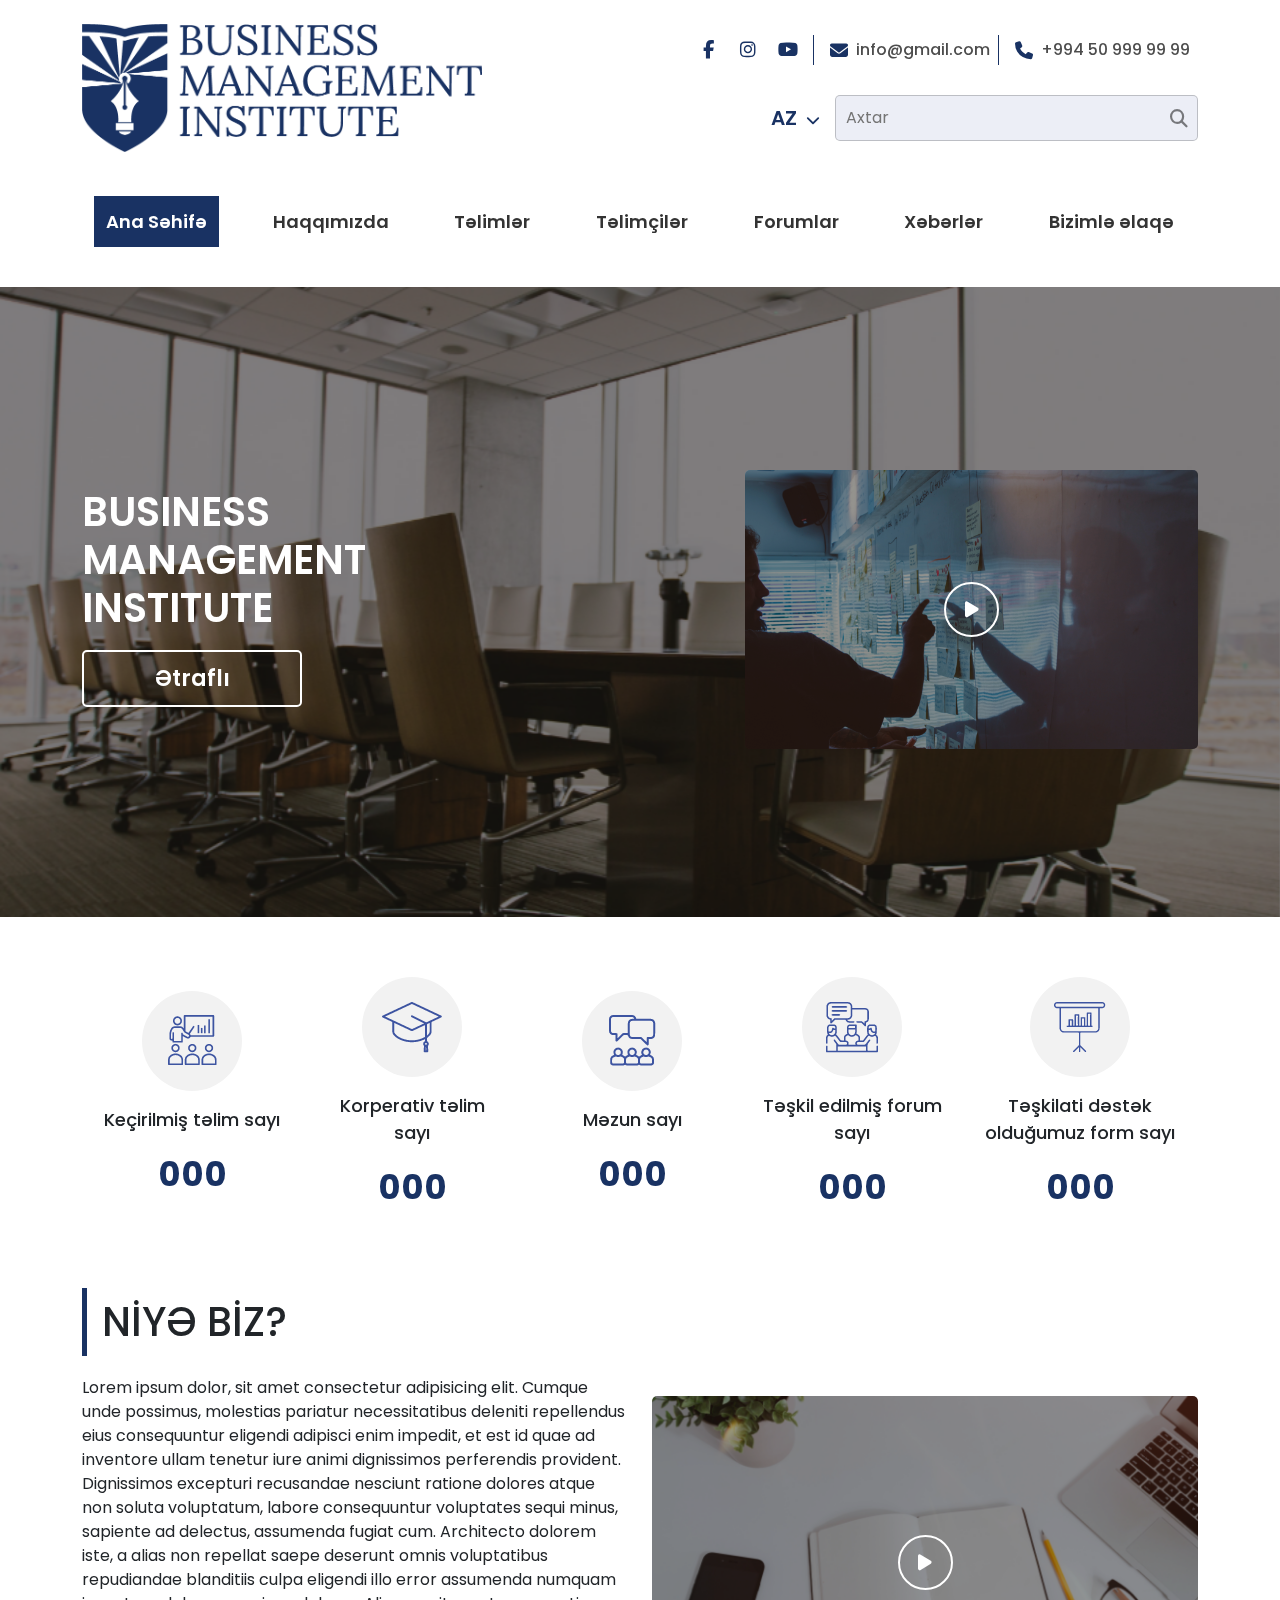
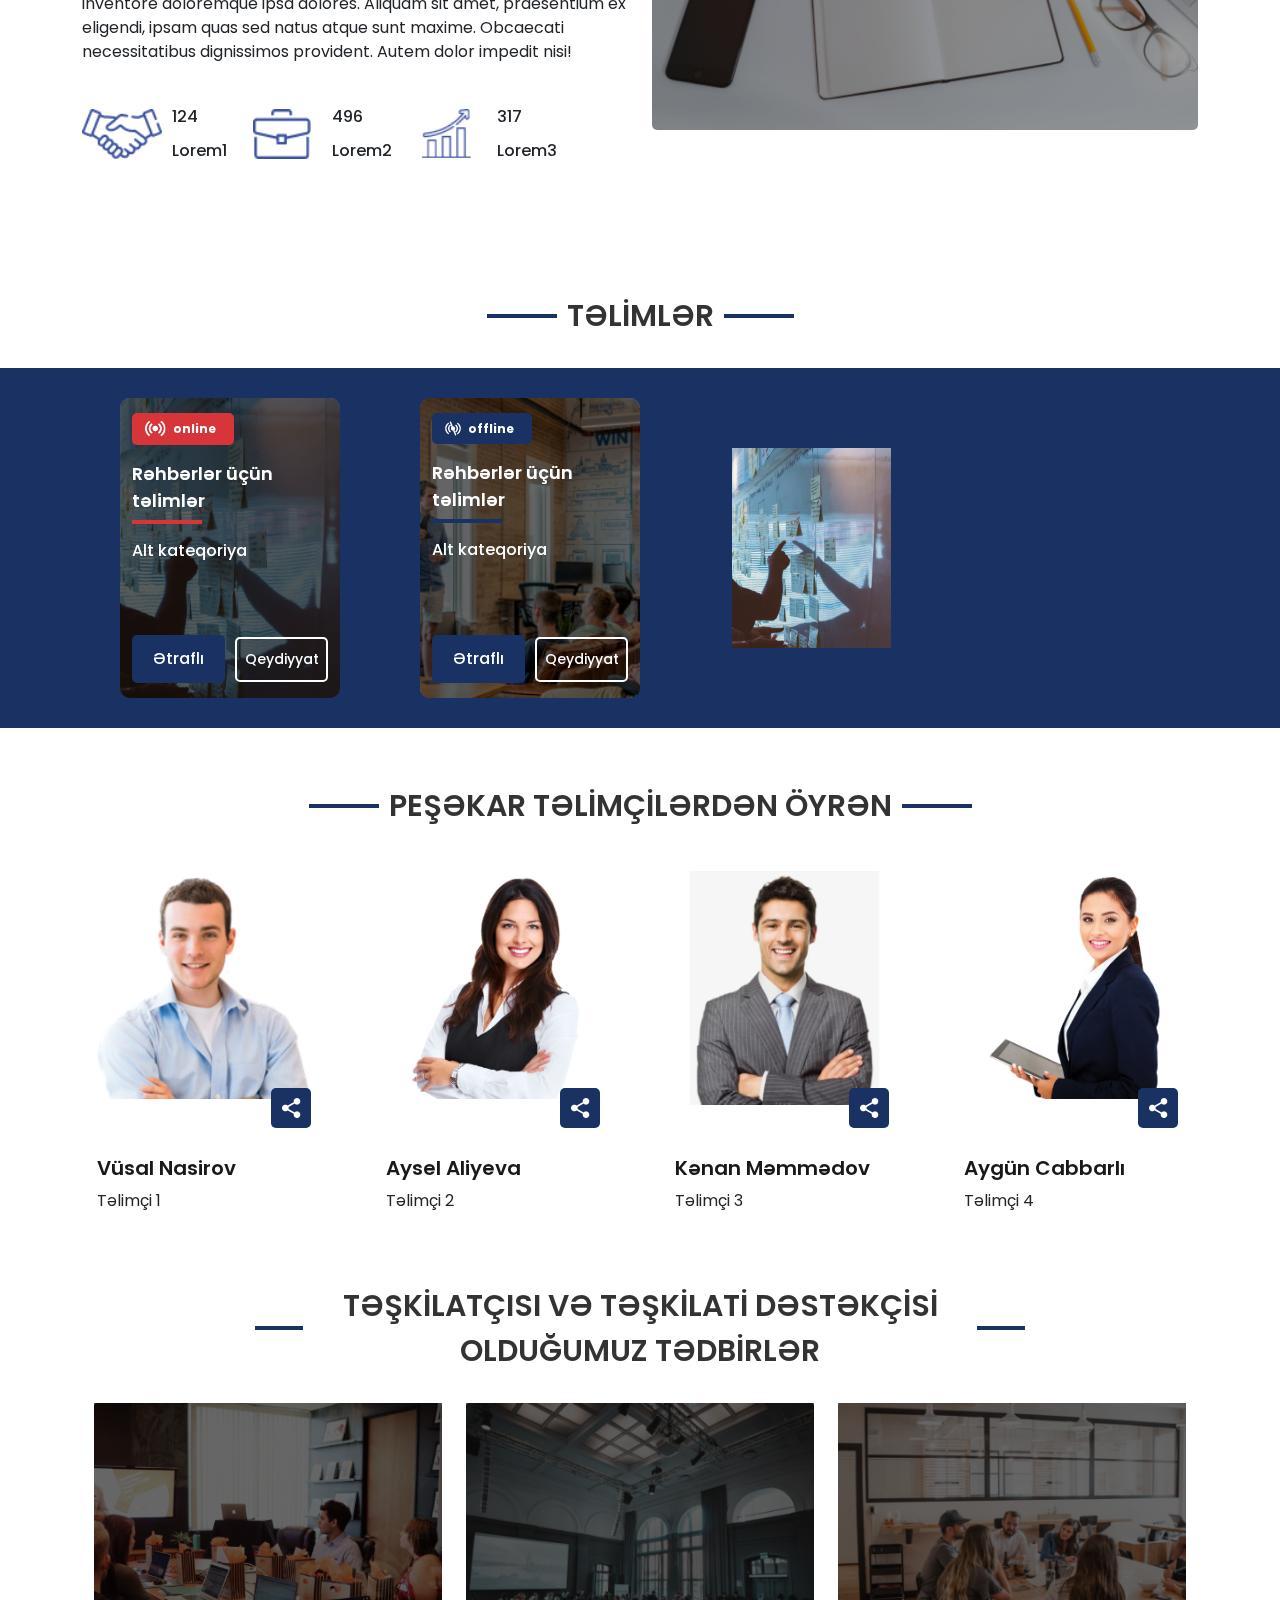
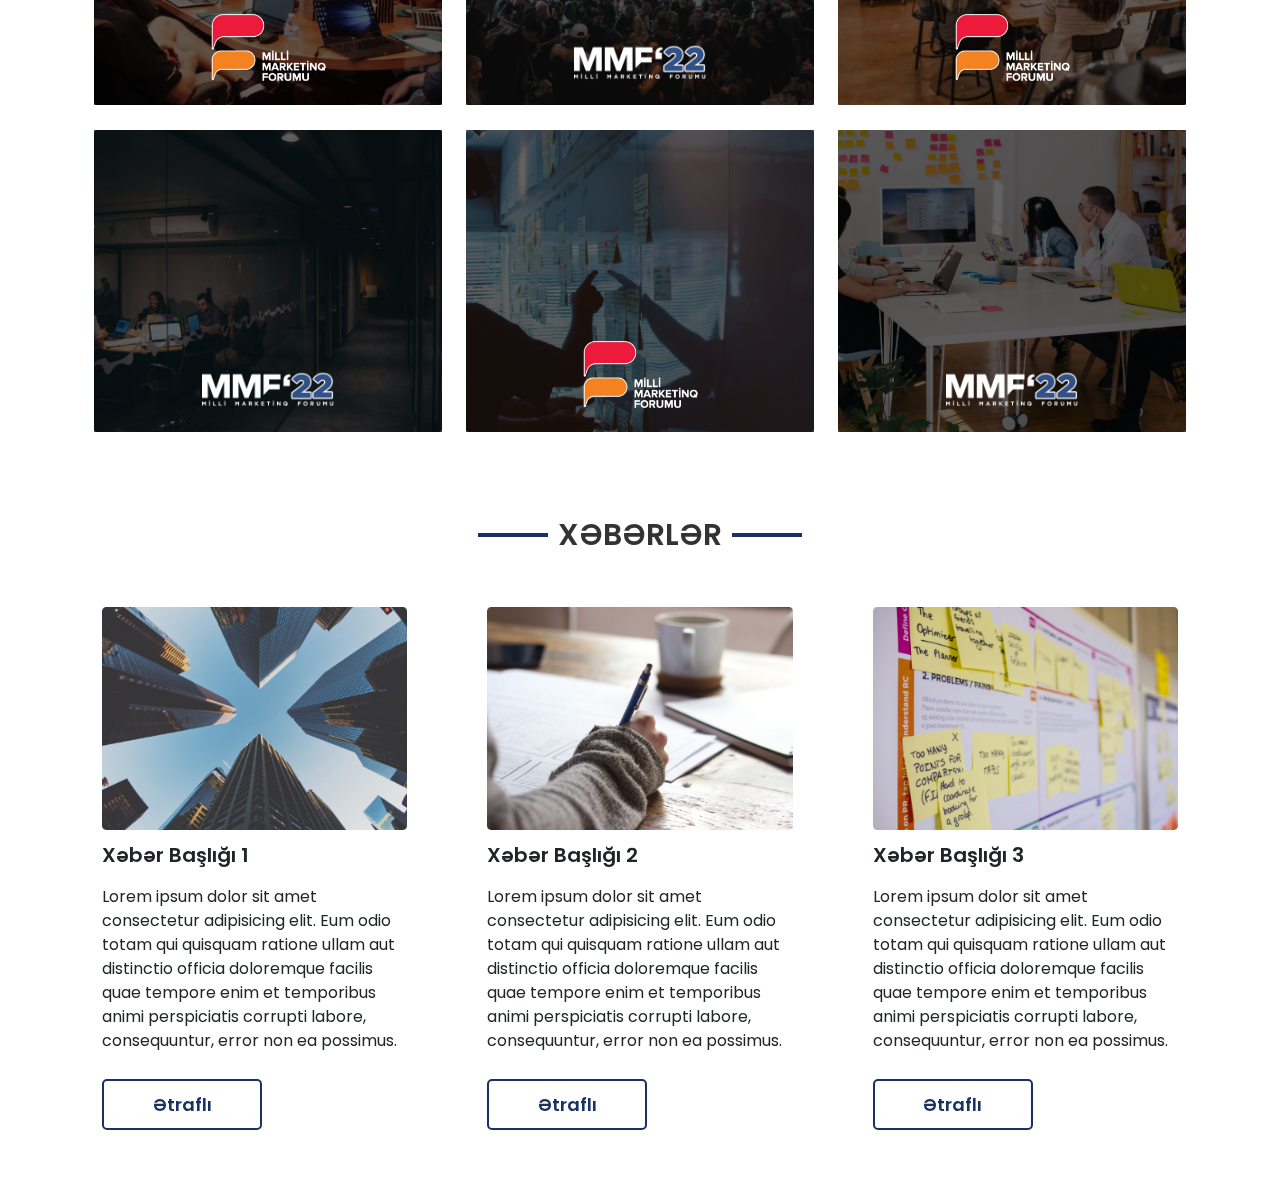
==== commit 4423fd50: "section trainings added" ====
--- a/index.html
+++ b/index.html
@@ -412,6 +412,98 @@
             </div>
         </section>
 
+        <section class="trainings">
+            <div class="section-header">
+                <div class="blue-line"></div>
+                <span class="header">TƏLİMLƏR</span>
+                <div class="blue-line"></div>
+            </div>
+
+            <div class="trainings-wrapper">
+                <div class="item">
+                    <div class="trainings-card">
+                        <div class="card-bg">
+                            <img src="./bmi-image/training/img-1.png" alt="">
+                            <div class="black-hover"></div>
+                        </div>
+                        <div class="content">
+                            <div class="header">
+                                <div class="badge">
+                                    <img class="online-icon" src="./bmi-image/training/online-icon.png" alt="">
+                                    <img class="offline-icon" src="./bmi-image/training/offline-icon.png" alt="">   
+                                    <span class="offline">offline</span>
+                                    <span class="online">online</span>
+                                </div>
+
+                                <span class="name">Rəhbərlər üçün  təlimlər</span>
+                                <span class="type">Alt kateqoriya</span>
+
+                            </div>
+                            <div class="footer">
+                                <button class="details">Ətraflı</button>
+                                <button class="register">Qeydiyyat</button>
+
+                            </div>
+                        </div>
+                    </div>
+                </div>
+
+                <div class="item">
+                    <div class="trainings-card offline">
+                        <div class="card-bg">
+                            <img src="./bmi-image/training/img-2.png" alt="">
+                            <div class="black-hover"></div>
+                        </div>
+                        <div class="content">
+                            <div class="header">
+                                <div class="badge">
+                                    <img class="online-icon" src="./bmi-image/training/online-icon.png" alt="">
+                                    <img class="offline-icon" src="./bmi-image/training/offline-icon.png" alt="">  
+                                    <span class="offline">offline</span>
+                                    <span class="online">online</span>
+                                </div>
+
+                                <span class="name">Rəhbərlər üçün  təlimlər</span>
+                                <span class="type">Alt kateqoriya</span>
+
+                            </div>
+                            <div class="footer">
+                                <button class="details">Ətraflı</button>
+                                <button class="register">Qeydiyyat</button>
+
+                            </div>
+                        </div>
+                    </div>
+
+                </div>
+
+                <div class="alt-trainings-wrapper">
+                    <div class="swiper trainings-swiper">
+                        <div class="swiper-wrapper">
+                            <div class="swiper-slide">
+                                <div class="row trainings-card">
+                                    <div class="col-12 col-lg-5 col-center">
+                                        <div class="image">
+                                            <img src="./bmi-image/training/img-1.png" alt="">
+                                        </div>
+                                    </div>
+                                </div>
+                            </div>
+                        </div>
+
+                    </div>
+                </div>
+
+
+               
+
+                
+            </div>
+
+           
+
+        </section>
+
         <section class="trainers">
             <div class="container">
                 <div class="section-header">
@@ -577,74 +669,74 @@
                 <div class="row">
                     <div class="col-12 col-md-6 col-lg-4 col-center">
                         <div class="event-card">
-                            <img class="poster"  src="./bmi-image/tedbirler/poster/img-1.png" alt="">
+                            <img class="poster" src="./bmi-image/tedbirler/poster/img-1.png" alt="">
 
                             <div class="hover-div">
                                 <a href="" class="event-button">Tədbir 1</a>
                                 <img class="logo" src="./bmi-image/tedbirler/logo/logo-1.png" alt="">
                             </div>
                         </div>
-                        
+
                     </div>
 
                     <div class="col-12 col-md-6 col-lg-4 col-center">
                         <div class="event-card">
-                            <img class="poster"  src="./bmi-image/tedbirler/poster/img-2.png" alt="">
+                            <img class="poster" src="./bmi-image/tedbirler/poster/img-2.png" alt="">
 
                             <div class="hover-div">
                                 <a href="" class="event-button">Tədbir 2</a>
                                 <img class="logo" src="./bmi-image/tedbirler/logo/logo-2.png" alt="">
                             </div>
                         </div>
-                        
+
                     </div>
 
                     <div class="col-12 col-md-6 col-lg-4 col-center">
                         <div class="event-card">
-                            <img class="poster"  src="./bmi-image/tedbirler/poster/img-3.png" alt="">
+                            <img class="poster" src="./bmi-image/tedbirler/poster/img-3.png" alt="">
 
                             <div class="hover-div">
                                 <a href="" class="event-button">Tədbir 3</a>
                                 <img class="logo" src="./bmi-image/tedbirler/logo/logo-1.png" alt="">
                             </div>
                         </div>
-                        
+
                     </div>
 
                     <div class="col-12 col-md-6 col-lg-4 col-center">
                         <div class="event-card">
-                            <img class="poster"  src="./bmi-image/tedbirler/poster/img-4.png" alt="">
+                            <img class="poster" src="./bmi-image/tedbirler/poster/img-4.png" alt="">
 
                             <div class="hover-div">
                                 <a href="" class="event-button">Tədbir 4</a>
                                 <img class="logo" src="./bmi-image/tedbirler/logo/logo-2.png" alt="">
                             </div>
                         </div>
-                        
+
                     </div>
 
                     <div class="col-12 col-md-6 col-lg-4 col-center">
                         <div class="event-card">
-                            <img class="poster"  src="./bmi-image/tedbirler/poster/img-5.png" alt="">
+                            <img class="poster" src="./bmi-image/tedbirler/poster/img-5.png" alt="">
 
                             <div class="hover-div">
                                 <a href="" class="event-button">Tədbir 5</a>
                                 <img class="logo" src="./bmi-image/tedbirler/logo/logo-1.png" alt="">
                             </div>
                         </div>
-                        
+
                     </div>
 
                     <div class="col-12 col-md-6 col-lg-4 col-center">
                         <div class="event-card">
-                            <img class="poster"  src="./bmi-image/tedbirler/poster/img-6.png" alt="">
+                            <img class="poster" src="./bmi-image/tedbirler/poster/img-6.png" alt="">
 
                             <div class="hover-div">
                                 <a href="" class="event-button">Tədbir 6</a>
                                 <img class="logo" src="./bmi-image/tedbirler/logo/logo-2.png" alt="">
                             </div>
                         </div>
-                        
+
                     </div>
                 </div>
             </div>
@@ -663,22 +755,22 @@
                         <div class="swiper-slide">
                             <div class="news-card">
                                 <div class="image">
-                                        <img src="./bmi-image/xeberler/img-1.png" alt="">
+                                    <img src="./bmi-image/xeberler/img-1.png" alt="">
                                 </div>
                                 <div class="content">
-                                        <span class="header">Xəbər Başlığı 1</span>
-                                        <p>
-                                            
-                                        Lorem ipsum dolor sit amet consectetur adipisicing elit. 
-                                        Eum odio totam qui quisquam ratione ullam aut distinctio 
-                                        officia doloremque facilis quae tempore enim et temporibus 
-                                        animi perspiciatis corrupti labore, consequuntur, error non ea possimus. 
-                                    
-                                        </p>
-
-                                        <a class="news-button"  href="">
-                                            Ətraflı
-                                        </a>
+                                    <span class="header">Xəbər Başlığı 1</span>
+                                    <p>
+
+                                        Lorem ipsum dolor sit amet consectetur adipisicing elit.
+                                        Eum odio totam qui quisquam ratione ullam aut distinctio
+                                        officia doloremque facilis quae tempore enim et temporibus
+                                        animi perspiciatis corrupti labore, consequuntur, error non ea possimus.
+
+                                    </p>
+
+                                    <a class="news-button" href="">
+                                        Ətraflı
+                                    </a>
                                 </div>
                             </div>
                         </div>
@@ -687,22 +779,22 @@
                         <div class="swiper-slide">
                             <div class="news-card">
                                 <div class="image">
-                                        <img src="./bmi-image/xeberler/img-2.png" alt="">
+                                    <img src="./bmi-image/xeberler/img-2.png" alt="">
                                 </div>
                                 <div class="content">
-                                        <span class="header">Xəbər Başlığı 2</span>
-                                        <p>
-                                            
-                                        Lorem ipsum dolor sit amet consectetur adipisicing elit. 
-                                        Eum odio totam qui quisquam ratione ullam aut distinctio 
-                                        officia doloremque facilis quae tempore enim et temporibus 
-                                        animi perspiciatis corrupti labore, consequuntur, error non ea possimus. 
-                                    
-                                        </p>
-
-                                        <a class="news-button"  href="">
-                                            Ətraflı
-                                        </a>
+                                    <span class="header">Xəbər Başlığı 2</span>
+                                    <p>
+
+                                        Lorem ipsum dolor sit amet consectetur adipisicing elit.
+                                        Eum odio totam qui quisquam ratione ullam aut distinctio
+                                        officia doloremque facilis quae tempore enim et temporibus
+                                        animi perspiciatis corrupti labore, consequuntur, error non ea possimus.
+
+                                    </p>
+
+                                    <a class="news-button" href="">
+                                        Ətraflı
+                                    </a>
                                 </div>
                             </div>
                         </div>
@@ -711,22 +803,22 @@
                         <div class="swiper-slide">
                             <div class="news-card">
                                 <div class="image">
-                                        <img src="./bmi-image/xeberler/img-3.png" alt="">
+                                    <img src="./bmi-image/xeberler/img-3.png" alt="">
                                 </div>
                                 <div class="content">
-                                        <span class="header">Xəbər Başlığı 3</span>
-                                        <p>
-                                            
-                                        Lorem ipsum dolor sit amet consectetur adipisicing elit. 
-                                        Eum odio totam qui quisquam ratione ullam aut distinctio 
-                                        officia doloremque facilis quae tempore enim et temporibus 
-                                        animi perspiciatis corrupti labore, consequuntur, error non ea possimus. 
-                                    
-                                        </p>
-
-                                        <a class="news-button"  href="">
-                                            Ətraflı
-                                        </a>
+                                    <span class="header">Xəbər Başlığı 3</span>
+                                    <p>
+
+                                        Lorem ipsum dolor sit amet consectetur adipisicing elit.
+                                        Eum odio totam qui quisquam ratione ullam aut distinctio
+                                        officia doloremque facilis quae tempore enim et temporibus
+                                        animi perspiciatis corrupti labore, consequuntur, error non ea possimus.
+
+                                    </p>
+
+                                    <a class="news-button" href="">
+                                        Ətraflı
+                                    </a>
                                 </div>
                             </div>
                         </div>
--- a/project.css
+++ b/project.css
@@ -1168,4 +1168,238 @@
 section.news .news-card:hover{
   box-shadow: 0 0 5px #193263;
   transition: all .2s;
+}
+
+section.trainings{
+    display: flex;
+    flex-direction: column;
+    align-items: center;
+    justify-content: center;
+    width: 100%;
+}
+
+
+
+section.trainings .trainings-wrapper{
+    background-color: #193263;
+    padding: 30px 20px ;
+    width: 100%;
+    display: flex;
+    align-items: center;
+    justify-content: center;
+}
+@media only screen and (max-width:768px) {
+    section.trainings .trainings-wrapper .item{
+        width: 19.5%;
+    
+}
+}
+section.trainings .trainings-wrapper .item{
+    width: 100%;
+    max-width: 300px;
+    
+}   
+section.trainings  .item .trainings-card{
+    position: relative;
+    width: 100%;
+    min-width: 150px;
+    max-width: 220px;
+    min-height: 300px;
+    border-radius: 10px;
+    display: flex;
+    align-items: center;
+    flex-direction: row;
+}
+
+section.trainings  .trainings-card .card-bg{
+    position: absolute;
+    width: 100%;
+    height: 100%;
+    top: 0;
+    left: 0;
+
+}
+
+section.trainings  .card-bg img{
+    width: 100%;
+    height: 100%;
+    object-fit: cover;
+    border-radius: 10px;
+}
+section.trainings .card-bg .black-hover{
+    position: absolute;
+    width: 100%;
+    height: 100%;
+    top: 0;
+    left: 0;
+    background-color: rgba(0, 0, 0, 0.6);
+    border-radius: 10px;
+}
+
+section.trainings .trainings-card .content{
+    position: absolute;
+    top: 0;
+    left: 0;
+    width: 100%;
+    height: 100%;
+    display: flex;
+    align-items: center;
+    justify-content: space-between;
+    flex-direction: column;
+    padding: 15px 12px;
+}
+
+section.trainings .content .header{
+    width: 100%;
+    display: flex;
+    align-items: flex-start;
+    justify-content: center;
+    flex-direction: column; 
+}
+
+section.trainings  .header .badge{
+    background-color: #d8353a;
+    border-radius:5px ;
+    padding: 8px 13px;
+    padding-right: 18px;
+    display: flex;
+    align-items: center;
+    justify-content: center;
+    margin-bottom: 15px;
+    
+}
+
+section.trainings  .header .blue-badge{
+    background-color: #193263;
+}
+
+section.trainings  .header .blue-badge span.offline{
+    color: #fff;
+   
+}
+
+section.trainings .badge img{
+    margin-right: 7px;
+}
+
+section.trainings .blue-badge img{
+    margin-right: 7px;
+}
+
+section.trainings .header span.name{
+    font-size: 18px;
+    color: #fff;
+    font-weight: 600;
+    position: relative;
+}
+
+section.trainings .header span.name::after{
+     content: '';
+     position: absolute;
+     top: 60px;
+     left: 0;
+     bottom: -10px;
+     width: 70px;
+     height: 4px;
+     background-color: #d8353a;
+}
+
+section.trainings .header span.type{
+    color: #fff;
+    font-weight: 500;
+    margin-top: 25px;
+}
+
+section.trainings .footer{
+    width: 100%;
+    display: flex;
+    justify-content: space-between;
+    align-items: center;
+}
+
+section.trainings .footer button{
+    display: flex;
+    align-items: center;
+    justify-content: center;
+    width: 100%;
+    min-width: 80px;
+    padding: 10px;
+    font-weight: 500;
+    color: #fff;
+    border-radius: 5px;
+    border: 2px solid transparent;
+    font-size: 14px;
+}
+
+section.trainings .footer button.details{
+    background-color: #193263;
+    margin-right: 10px;
+    font-size: 16px;
+}
+section.trainings .footer button.register{
+    border-color: #fff;
+    background-color: transparent;
+}
+
+section.trainings .trainings-card.offline .badge .online-icon,
+section.trainings .trainings-card.offline .badge .online{
+    display: none;
+}
+
+section.trainings .trainings-card .badge .offline-icon,
+section.trainings .trainings-card .badge .offline{
+    display: none;
+}
+
+section.trainings .trainings-card.offline .badge{
+    background-color: #193263;
+}
+section.trainings .trainings-card.offline .badge .online-icon,
+section.trainings .trainings-card.offline .badge .online{
+    display: none;
+}
+
+section.trainings .trainings-card.offline .badge .offline-icon,
+section.trainings .trainings-card.offline .badge .offline{
+    display: inline-block;
+}
+
+section.trainings .trainings-card.offline span.name::after{
+    content: '';
+    position: absolute;
+    top: 60px;
+    left: 0;
+    bottom: -10px;
+    width: 70px;
+    height: 4px;
+    background-color: #193263;
+}
+
+section.trainings .swiper-slide .trainings-card{
+    width: 100%;
+    max-width: 900px;
+}
+
+section.trainings .swiper-slide .trainings-card .image{
+    display: flex;
+    justify-content: center;
+    align-items: center;
+    width: 100%;
+    border-radius: 10px;
+    margin-bottom: 25px;
+}
+
+@media only screen and (min-width:992px) {
+    section.trainings .swiper-slide .trainings-card .image{
+        margin-bottom: 0;
+        height: 100%;
+    
+}
+}
+
+section.trainings .swiper-slide .trainings-card .image img{
+    width: 100%;
+    height: 100%;
+    object-fit: cover;
+    min-height: 200px;
 }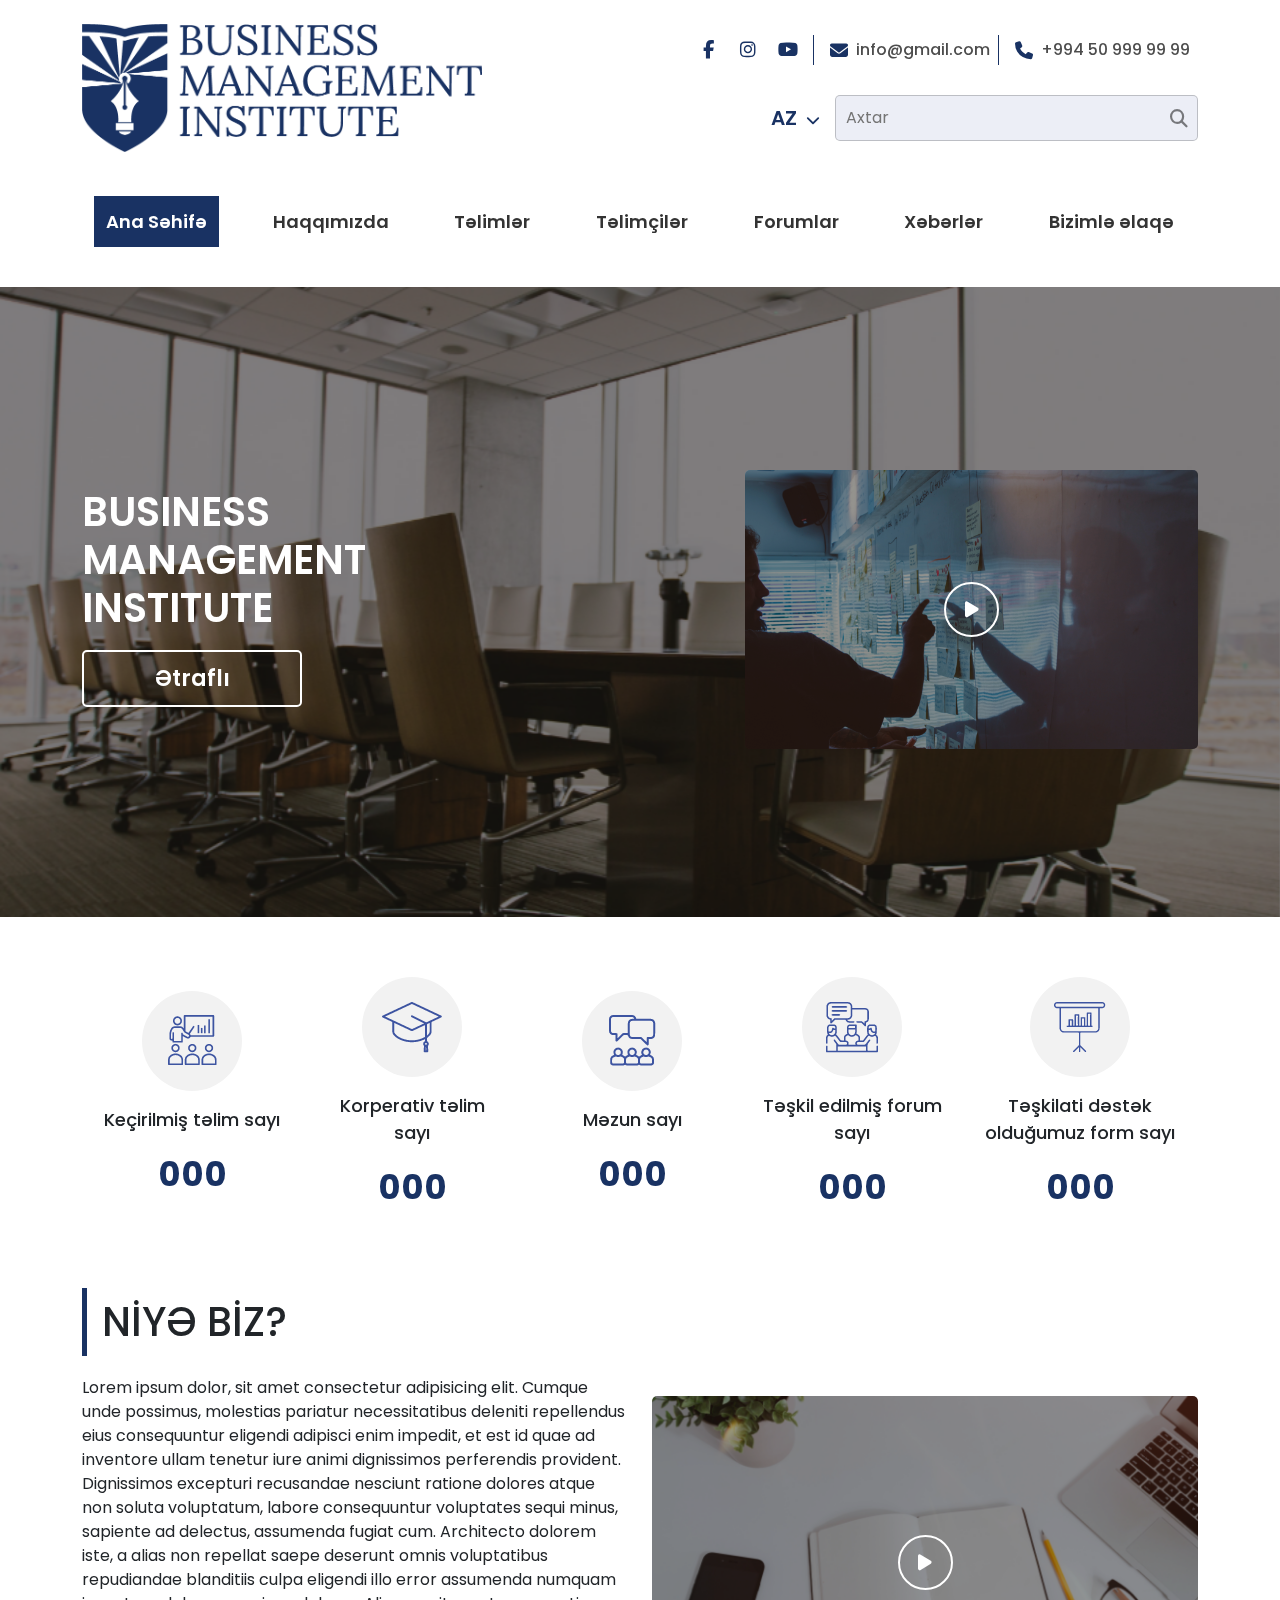
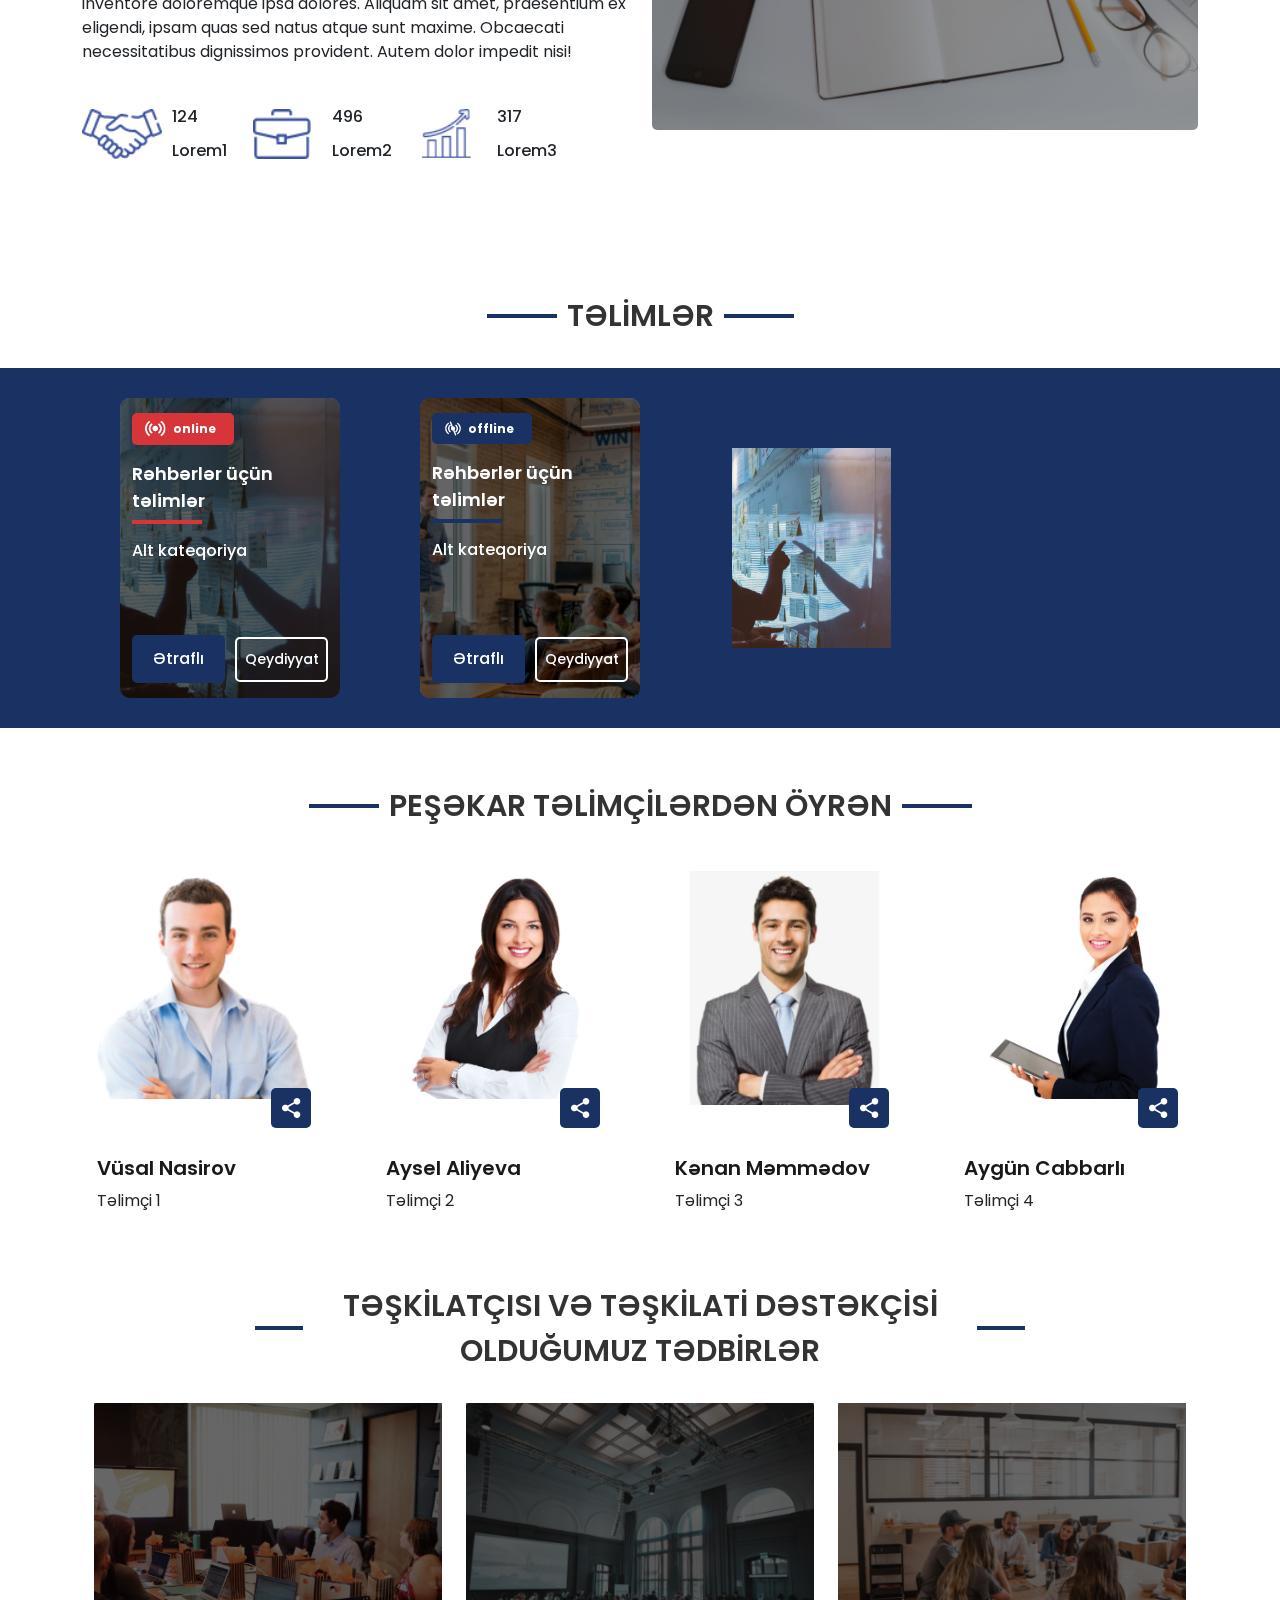
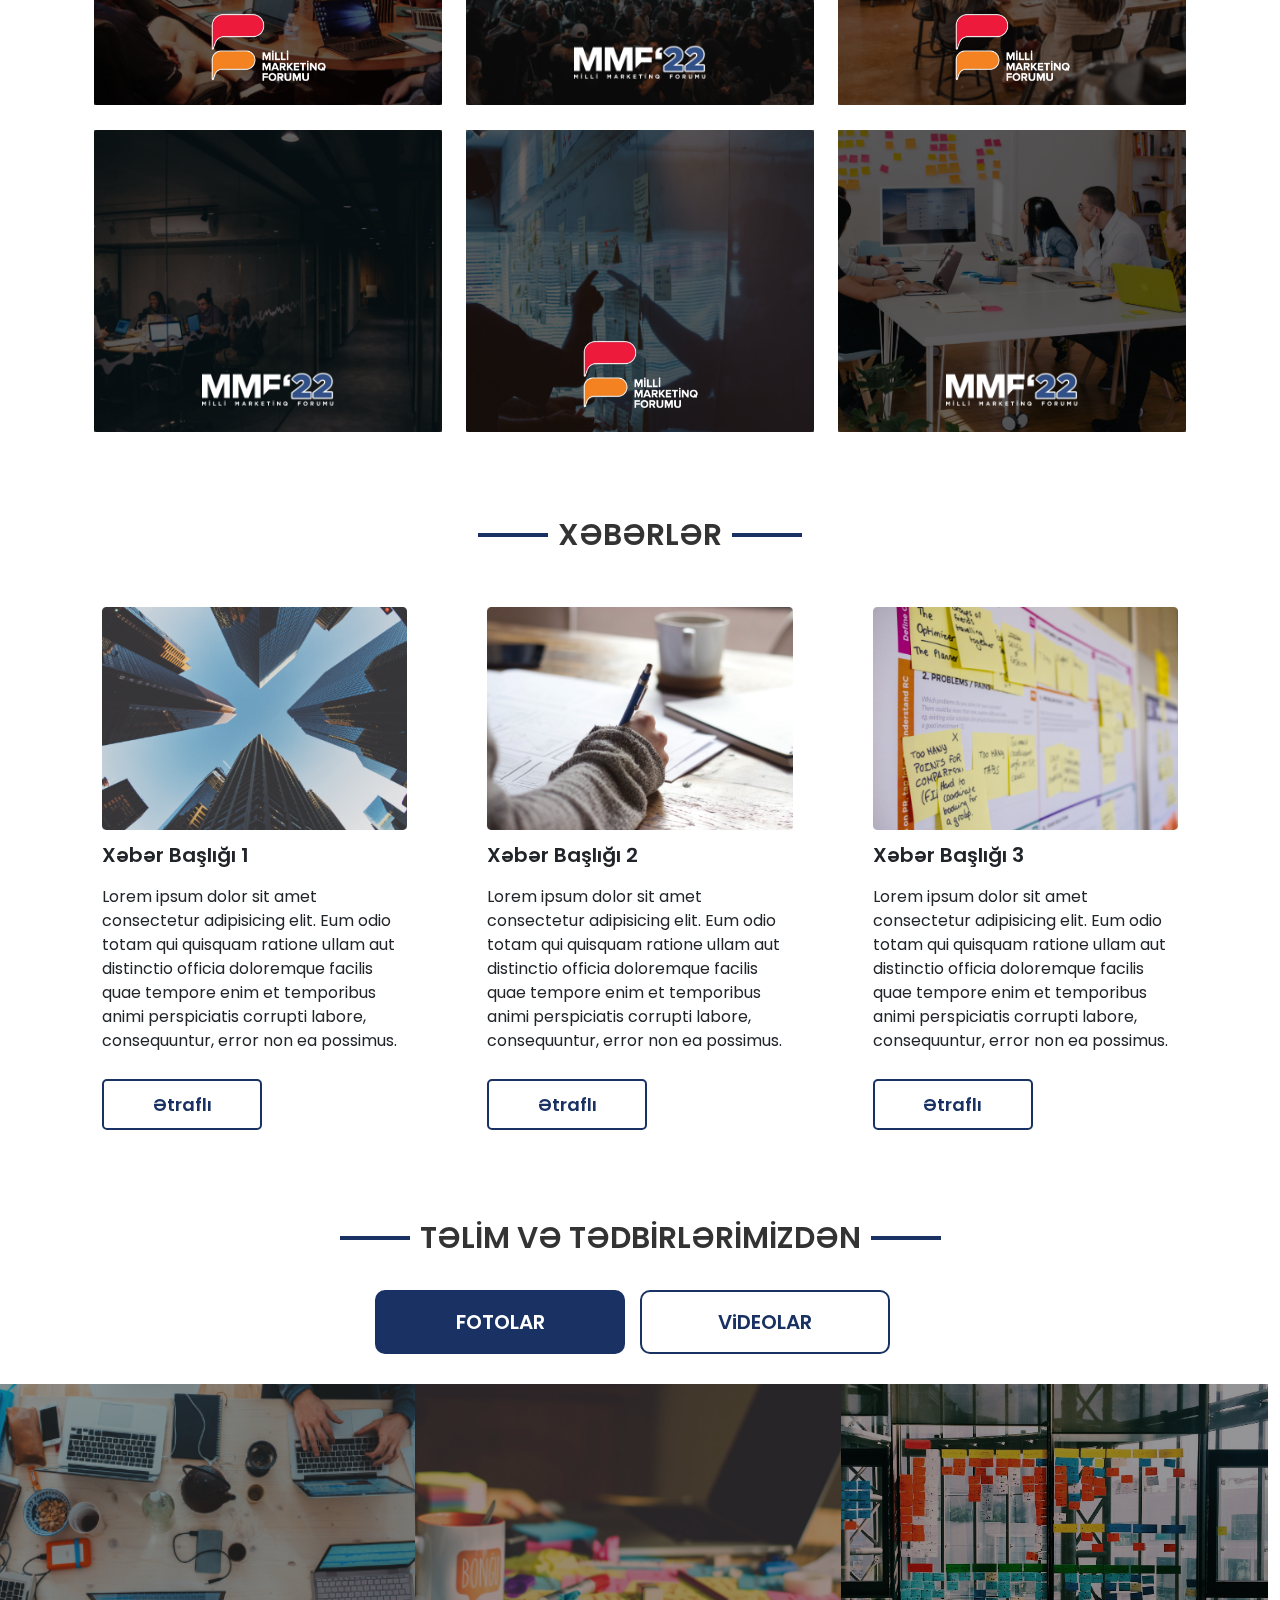
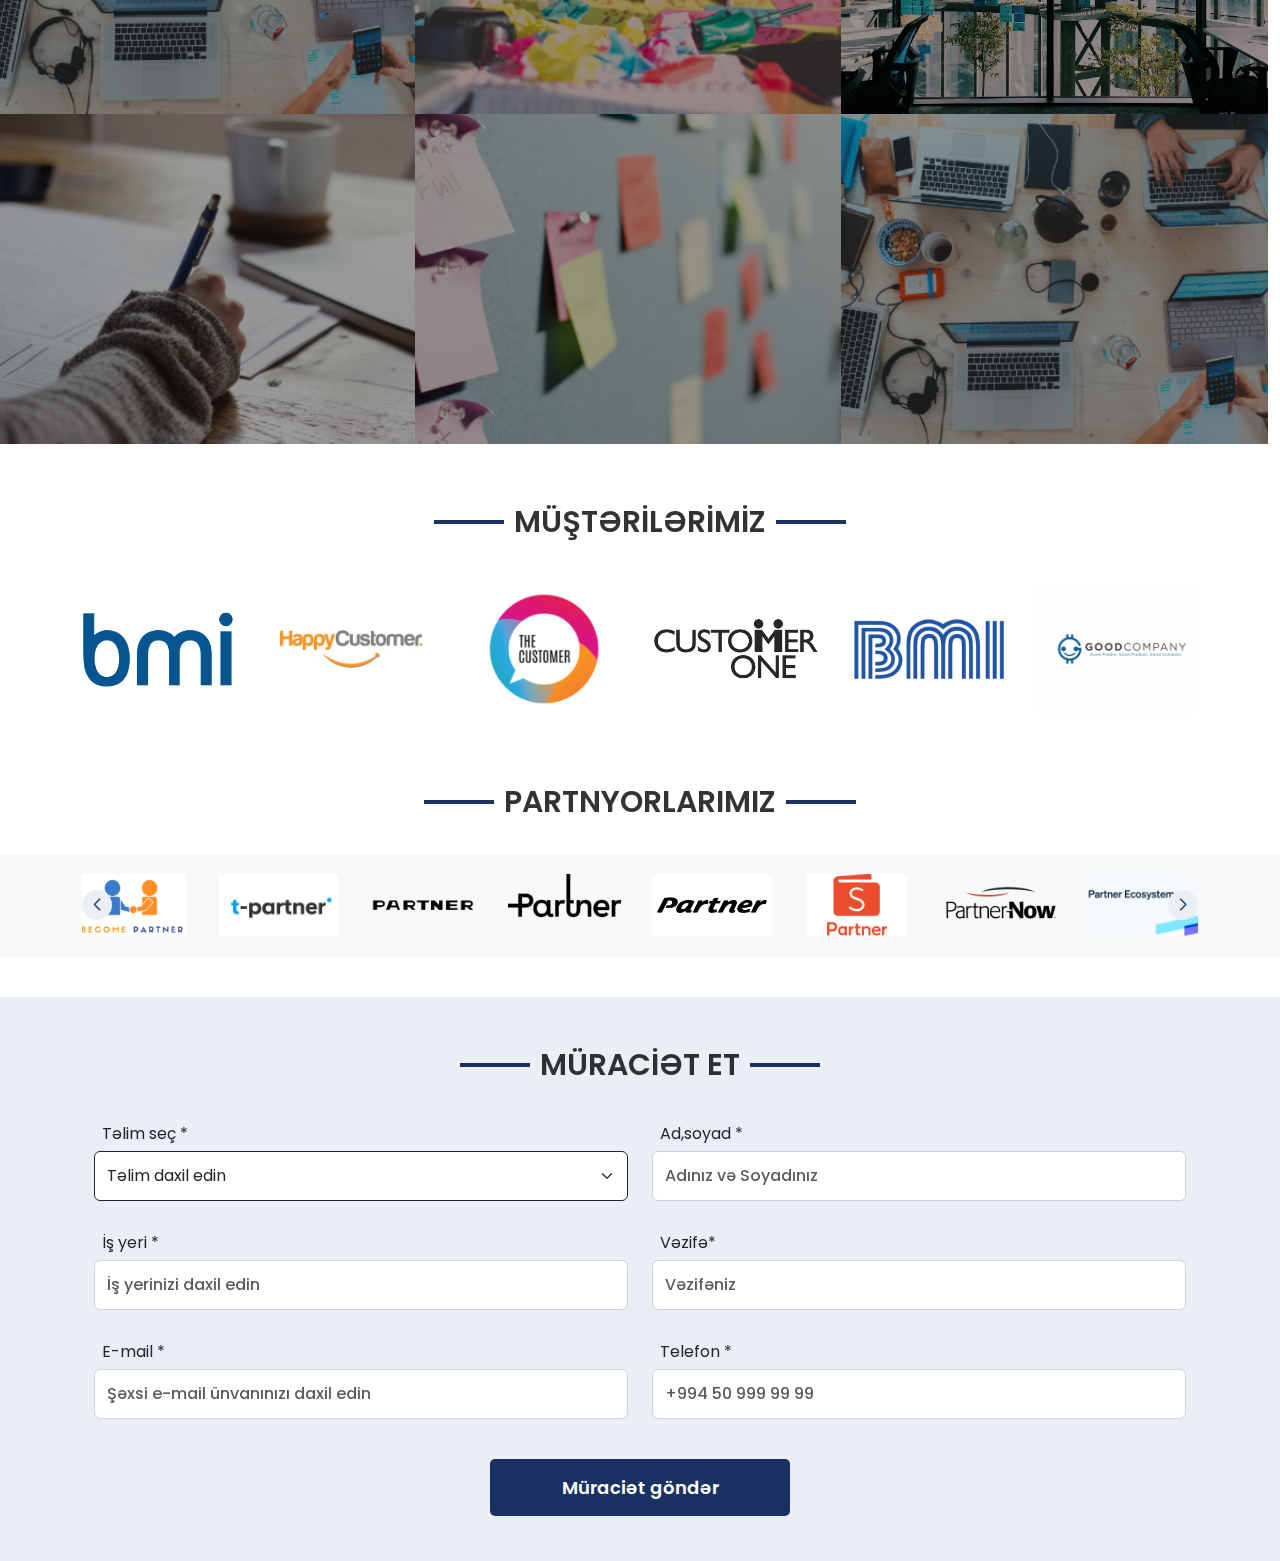
==== commit cad7ccdf: "section form,gallery,partners added" ====
--- a/index.html
+++ b/index.html
@@ -430,12 +430,12 @@
                             <div class="header">
                                 <div class="badge">
                                     <img class="online-icon" src="./bmi-image/training/online-icon.png" alt="">
-                                    <img class="offline-icon" src="./bmi-image/training/offline-icon.png" alt="">   
+                                    <img class="offline-icon" src="./bmi-image/training/offline-icon.png" alt="">
                                     <span class="offline">offline</span>
                                     <span class="online">online</span>
                                 </div>
 
-                                <span class="name">Rəhbərlər üçün  təlimlər</span>
+                                <span class="name">Rəhbərlər üçün təlimlər</span>
                                 <span class="type">Alt kateqoriya</span>
 
                             </div>
@@ -458,12 +458,12 @@
                             <div class="header">
                                 <div class="badge">
                                     <img class="online-icon" src="./bmi-image/training/online-icon.png" alt="">
-                                    <img class="offline-icon" src="./bmi-image/training/offline-icon.png" alt="">  
+                                    <img class="offline-icon" src="./bmi-image/training/offline-icon.png" alt="">
                                     <span class="offline">offline</span>
                                     <span class="online">online</span>
                                 </div>
 
-                                <span class="name">Rəhbərlər üçün  təlimlər</span>
+                                <span class="name">Rəhbərlər üçün təlimlər</span>
                                 <span class="type">Alt kateqoriya</span>
 
                             </div>
@@ -495,12 +495,12 @@
                 </div>
 
 
-               
-
-                
-            </div>
-
-           
+
+
+
+            </div>
+
+
 
         </section>
 
@@ -827,6 +827,321 @@
                 </div>
             </div>
         </section>
+
+        <section class="gallery">
+            <div class="container">
+                <div class="section-header">
+                    <div class="blue-line"></div>
+                    <span class="header">TƏLİM VƏ TƏDBİRLƏRİMİZDƏN</span>
+                    <div class="blue-line"></div>
+                </div>
+
+                <div class="gallery-buttons">
+                    <button data-category="photos">FOTOLAR</button>
+                    <button data-category="videos">ViDEOLAR</button>
+                </div>
+
+            </div>
+
+            <div class="gallery-wrapper d-none" data-category="photos">
+                <div class="row foto-row">
+                    <div class="col-12 col-md-6 col-lg-4">
+                        <div class="image">
+                            <img src="./bmi-image/gallery/img-1.png" alt="">
+                            <div class="hover-div">
+                                <a href="./bmi-image/gallery/img-1.png" class="foto-button" data-fancybox="">
+                                    <span class="foto-btn">FOTO 1</span>
+                                </a>
+                            </div>
+                        </div>
+                    </div>
+
+                    <div class="col-12 col-md-6 col-lg-4">
+                        <div class="image">
+                            <img src="./bmi-image/gallery/img-2.png" alt="">
+                            <div class="hover-div">
+                                <a href="./bmi-image/gallery/img-2.png" class="foto-button" data-fancybox="">
+                                    <span class="foto-btn">FOTO 2</span>
+                                </a>
+                            </div>
+                        </div>
+                    </div>
+
+                    <div class="col-12 col-md-6 col-lg-4">
+                        <div class="image">
+                            <img src="./bmi-image/gallery/img-3.png" alt="">
+                            <div class="hover-div">
+                                <a href="./bmi-image/gallery/img-3.png" class="foto-button" data-fancybox="">
+                                    <span class="foto-btn">FOTO 3</span>
+                                </a>
+                            </div>
+                        </div>
+                    </div>
+
+                    <div class="col-12 col-md-6 col-lg-4">
+                        <div class="image">
+                            <img src="./bmi-image/gallery/img-4.png" alt="">
+                            <div class="hover-div">
+                                <a href="./bmi-image/gallery/img-4.png" class="foto-button" data-fancybox="">
+                                    <span class="foto-btn">FOTO 4</span>
+                                </a>
+                            </div>
+                        </div>
+                    </div>
+
+                    <div class="col-12 col-md-6 col-lg-4">
+                        <div class="image">
+                            <img src="./bmi-image/gallery/img-5.png" alt="">
+                            <div class="hover-div">
+                                <a href="./bmi-image/gallery/img-5.png" class="foto-button" data-fancybox="">
+                                    <span class="foto-btn">FOTO 5</span>
+                                </a>
+                            </div>
+                        </div>
+                    </div>
+
+                    <div class="col-12 col-md-6 col-lg-4">
+                        <div class="image">
+                            <img src="./bmi-image/gallery/img-1.png" alt="">
+                            <div class="hover-div">
+                                <a href="./bmi-image/gallery/img-1.png" class="foto-button" data-fancybox="">
+                                    <span class="foto-btn">FOTO 6</span>
+                                </a>
+                            </div>
+                        </div>
+                    </div>
+                </div>
+            </div>
+
+            <div class="gallery-wrapper d-none" data-category="videos">
+                <div class="container">
+                    <div class="row video-row">
+                        <div class="col-12 col-md-6 col-lg-4">
+                            <div class="video">
+                                <img src="./bmi-image/training/img-1.png" alt="">
+                                <div class="hover-div">
+                                    <a href="./bmi-image/training/img-1.png" class="video-button" data-fancybox="">
+                                        <i class="fa-solid fa-play"></i>
+                                    </a>
+                                </div>
+                            </div>
+                        </div>
+
+                        <div class="col-12 col-md-6 col-lg-4">
+                            <div class="video">
+                                <img src="./bmi-image/training/img-2.png" alt="">
+                                <div class="hover-div">
+                                    <a href="./bmi-image/training/img-2.png" class="video-button" data-fancybox="">
+                                        <i class="fa-solid fa-play"></i> </a>
+                                </div>
+                            </div>
+                        </div>
+
+                        <div class="col-12 col-md-6 col-lg-4">
+                            <div class="video">
+                                <img src="./bmi-image/training/img-3.png" alt="">
+                                <div class="hover-div">
+                                    <a href="./bmi-image/training/img-3.png" class="video-button" data-fancybox="">
+                                        <i class="fa-solid fa-play"></i> </a>
+                                </div>
+                            </div>
+                        </div>
+
+                        <div class="col-12 col-md-6 col-lg-4">
+                            <div class="video">
+                                <img src="./bmi-image/training/img-4.png" alt="">
+                                <div class="hover-div">
+                                    <a href="./bmi-image/training/img-4.png" class="video-button" data-fancybox="">
+                                        <i class="fa-solid fa-play"></i> </a>
+                                </div>
+                            </div>
+                        </div>
+
+                        <div class="col-12 col-md-6 col-lg-4">
+                            <div class="video">
+                                <img src="./bmi-image/training/img-5.png" alt="">
+                                <div class="hover-div">
+                                    <a href="./bmi-image/training/img-5.png" class="video-button" data-fancybox="">
+                                        <i class="fa-solid fa-play"></i> </a>
+                                </div>
+                            </div>
+                        </div>
+
+                        <div class="col-12 col-md-6 col-lg-4">
+                            <div class="video">
+                                <img src="./bmi-image/training/img-6.png" alt="">
+                                <div class="hover-div">
+                                    <a href="./bmi-image/training/img-6.png" class="video-button" data-fancybox="">
+                                        <i class="fa-solid fa-play"></i> </a>
+                                </div>
+                            </div>
+                        </div>
+                    </div>
+                </div>
+            </div>
+        </section>
+
+        <section class="clients">
+            <div class="container">
+                <div class="section-header">
+                    <div class="blue-line"></div>
+                    <span class="header">MÜŞTƏRİLƏRİMİZ</span>
+                    <div class="blue-line"></div>
+                </div>
+
+                <div class="swiper clients-swiper">
+                    <div class="swiper-wrapper">
+                        <div class="swiper-slide">
+                            <img src="./bmi-image/clients/img-1.png" alt="">
+                        </div>
+
+                        <div class="swiper-slide">
+                            <img src="./bmi-image/clients/img-2.png" alt="">
+                        </div>
+
+                        <div class="swiper-slide">
+                            <img src="./bmi-image/clients/img-3.png" alt="">
+                        </div>
+
+                        <div class="swiper-slide">
+                            <img src="./bmi-image/clients/img-4.png" alt="">
+                        </div>
+
+                        <div class="swiper-slide">
+                            <img src="./bmi-image/clients/img-5.png" alt="">
+                        </div>
+
+                        <div class="swiper-slide">
+                            <img src="./bmi-image/clients/img-6.png" alt="">
+                        </div>
+                    </div>
+
+                    
+                </div>
+            </div>
+        </section>
+
+        <section class="partners">
+            <div class="container">
+                <div class="section-header">
+                    <div class="blue-line"></div>
+                    <span class="header">Partnyorlarımız </span>
+                    <div class="blue-line"></div>
+                </div>
+            </div>
+
+            <div class="partners-container">
+                <div class="container">
+                    <div class="swiper partners-swiper">
+                        <div class="swiper-wrapper">
+                            <div class="swiper-slide">
+                                <img src="./bmi-image/partners/img-1.png" alt="">
+                            </div>
+
+                            <div class="swiper-slide">
+                                <img src="./bmi-image/partners/img-2.png" alt="">
+                            </div>
+
+                            <div class="swiper-slide">
+                                <img src="./bmi-image/partners/img-3.png" alt="">
+                            </div>
+
+                            <div class="swiper-slide">
+                                <img src="./bmi-image/partners/img-4.png" alt="">
+                            </div>
+
+                            <div class="swiper-slide">
+                                <img src="./bmi-image/partners/img-5.png" alt="">
+                            </div>
+
+                            <div class="swiper-slide">
+                                <img src="./bmi-image/partners/img-6.png" alt="">
+                            </div>
+
+                            <div class="swiper-slide">
+                                <img src="./bmi-image/partners/img-7.png" alt="">
+                            </div>
+
+                            <div class="swiper-slide">
+                                <img src="./bmi-image/partners/img-8.png" alt="">
+                            </div>
+                            
+                        </div>
+                        <div class="swiper-button-next"></div>
+                        <div class="swiper-button-prev"></div>
+                    </div>
+                    
+                </div>
+            </div>
+        </section>
+
+        <section class="form">
+            <div class="container">
+                <div class="section-header">
+                    <div class="blue-line"></div>
+                    <span class="header">Müracİət et </span>
+                    <div class="blue-line"></div>
+                </div>
+
+               <form action="" class="form-general">
+                <div class="row">
+                    <div class="col-12 col-md-6">
+                        <div class="form-item">
+                            <label for="telim-select-2">Təlim seç *</label>
+                            <select id="telim-select-2" class="form-select">
+                                <option selected disabled>Təlim daxil edin</option>
+                                <option>Təlim 1</option>
+                                <option>Təlim 2</option>
+                                <option>Təlim 3</option>
+                            </select>
+                        </div>
+                    </div>
+
+                    <div class="col-12 col-md-6">
+                        <div class="form-item">
+                            <label for="user-name-2">Ad,soyad *</label>
+                            <input type="text" id="user-name-2" class="form-control" placeholder="Adınız və Soyadınız">
+                        </div>
+                    </div>
+
+                    <div class="col-12 col-md-6">
+                        <div class="form-item">
+                            <label for="user-work-2">İş yeri *</label>
+                            <input type="text" id="user-work-2" class="form-control" placeholder="İş yerinizi daxil edin">
+                        </div>
+                    </div>
+
+                    <div class="col-12 col-md-6">
+                        <div class="form-item">
+                            <label for="user-job-2">Vəzifə*</label>
+                            <input type="text" id="user-job-2" class="form-control" placeholder="Vəzifəniz">
+                        </div>
+                    </div>
+
+                    <div class="col-12 col-md-6">
+                        <div class="form-item">
+                            <label for="user-email-2">E-mail *</label>
+                            <input type="email" id="user-email-2" class="form-control" placeholder="Şəxsi e-mail ünvanınızı daxil edin">
+                        </div>
+                    </div>
+
+                    <div class="col-12 col-md-6">
+                        <div class="form-item">
+                            <label for="user-phone-2">Telefon *</label>
+                            <input type="text" id="user-phone-2" class="form-control" placeholder="+994 50 999 99 99">
+                        </div>
+                    </div>
+
+                    <div class="col-12 col-center">
+                        <button type="submit" class="form-submit-button">
+                            Müraciət göndər
+                        </button>
+                    </div>
+                </div>
+               </form>
+            </div>
+
+        </section>
     </main>
 
 
--- a/project.css
+++ b/project.css
@@ -1402,4 +1402,282 @@
     height: 100%;
     object-fit: cover;
     min-height: 200px;
+}
+
+
+section.gallery .gallery-buttons{
+    display: flex;
+    align-items: center;
+    justify-content: center;
+    flex-direction: column;
+    width: 100%;
+}
+
+@media only screen and (min-width:576px) {
+    section.gallery .gallery-buttons{
+        flex-direction: row;
+    
+}
+}
+
+section.gallery .gallery-buttons button{
+    padding: 15px;
+    min-width: 150px;
+    width: 100%;
+    max-width: 250px;
+    font-size: 20px;
+    font-weight: 600;
+    border: 2px solid #193263;
+    border-radius: 10px;
+    margin-bottom: 10px;
+    color: #193263;
+}
+
+@media only screen and (min-width:576px) {
+    section.gallery .gallery-buttons button{
+        margin-bottom: 0;
+        margin-right: 15px;
+}
+}
+
+section.gallery .gallery-buttons button.active{
+    color: #fff;
+    background-color: #193263;
+}
+
+section.gallery .gallery-wrapper.active{
+    display: flex;
+}
+section.gallery .gallery-wrapper{
+    width: 100%;
+    justify-content: center;
+    align-items: center;
+    margin: 30px 0;
+
+}
+
+section.gallery .row{
+    width: 100%;
+}
+
+section.gallery .foto-row .col-12{
+    padding: 0;
+}
+
+section.gallery .col-12 .image{
+    width: 100%;
+    height: 100%;
+    min-height: 200px;
+    max-height: 330px;
+    position: relative;
+}
+
+section.gallery .col-12 .image img{
+    width: 100%;
+    height: 100%;
+    min-height: 200px;
+    max-height: 330px;
+    object-fit: cover;
+}
+
+section.gallery .col-12  .hover-div{
+    position: absolute;
+    top: 0;
+    left: 0;
+    width: 100%;
+    height: 100%;
+    background-color: rgba(0, 0, 0, 0.4);
+    display: flex;
+    align-items: center;
+    justify-content: center;
+}
+
+section.gallery .hover-div .foto-button{
+    padding: 15px;
+    min-width: 150px;
+    border: 2px solid #fff;
+    border-radius: 5px;
+    display: flex;
+    align-items: center;
+    justify-content: center;
+    font-size: 18px;
+    font-weight: 600;
+    color: #fff;
+    opacity: 0;
+    
+}
+
+@keyframes gallery-foto {
+
+    0% {
+        transform: translateY(-100px);
+       
+    }
+
+    100% {
+        transform: translateY(0);
+    
+    }
+}
+
+section.gallery .image:hover .foto-button {
+    opacity: 1;
+    animation: linear alternate;
+    animation-name: gallery-foto;
+    animation-duration: 0.2s;
+
+}
+
+section.gallery .video-row .col-12{
+    display: flex;
+    align-items: center;
+    justify-content: center;
+    margin-bottom: 30px;
+}
+
+
+section.gallery .video-row .video{
+    width: 100%;
+    max-width: 350px;
+    min-height: 200px;
+    position: relative;
+}
+
+section.gallery .col-12 .video img{
+    width: 100%;
+    height: 100%;
+    min-height: 200px;
+    max-height: 330px;
+    object-fit: cover;
+}
+
+section.gallery .video-button{
+    width: 55px;
+    height: 55px;
+    display: flex;
+    justify-content: center;
+    align-items: center;
+    border-radius: 50%;
+    border: 2px solid #fff;
+    color: #fff;
+}
+
+section.clients .swiper-slide img{
+    width: 170px;
+    height: 150px;
+    object-fit: contain;
+}
+
+section.partners .partners-container{
+    width: 100%;
+    padding: 20px 0;
+    background-color: #f8f8f8;
+}
+
+.swiper-button-next,
+.swiper-button-prev {
+    color: #000;
+    font-weight: 600;
+    border-radius: 50%;
+    background-color: #f8f8f8;
+    position: absolute;
+    width: 30px;
+    height: 30px;
+    z-index: 10;
+    display: flex;
+    align-items: center;
+    justify-content: center;
+    background: #ECEEF6;
+    top: 60%;
+}
+
+.swiper-button-next::after,
+.swiper-button-prev::after {
+    font-size: 12px;
+    color: #193263;
+}
+
+.swiper-button-next{
+    right: 0;
+}
+
+.swiper-button-prev{
+    left: 0;
+}
+
+section.form{
+    background-color: #ECEEF6;
+    padding: 30px 0;
+    margin-bottom: 0;
+}
+
+section.form .form-general{
+    width: 100%;
+    display: flex;
+    flex-direction: column;
+    align-items: center;
+    justify-content: center;
+}
+
+section.form .form-general .row{
+    width: 100%;
+
+}
+section.form .form-general .form-item{
+    width: 100%;
+    display: flex;
+    align-items: flex-start;
+    justify-content: center;
+    flex-direction: column;
+    margin-bottom: 25px;
+
+}
+
+section.form .form-item label{
+    padding: 5px 8px;
+}
+
+section.form .form-select{
+    display: block;
+    width: 100%;
+    font-size: 1rem;
+    font-weight: 400;
+    line-height: 1.5;
+    color: #212529;
+    box-shadow: none;
+    border-color: #212529;
+    padding: 12px;
+}
+
+section.form .form-control{
+    display: block;
+    font-size: 1rem;
+    line-height: 1.5;
+    background-color: #fff;
+    border: 1px solid #ced4da;
+    border-radius: 0.375rem;
+    box-shadow: none;
+    caret-color: #193263;
+    color: #193263;
+    font-weight: 500;
+    padding: 12px;
+    width: 100%;
+
+}
+
+section.form .form-submit-button{
+    padding: 15px 5px;
+    margin: 15px 0;
+    color: #fff;
+    background-color: #193263;
+    border-radius: 5px;
+    font-size: 18px;
+    font-weight: 600;
+    min-width: 200px;
+    max-width: 300px;
+    width: 100%;
+}
+
+section.form .form-control:focus{
+   border-color: #193263;
 }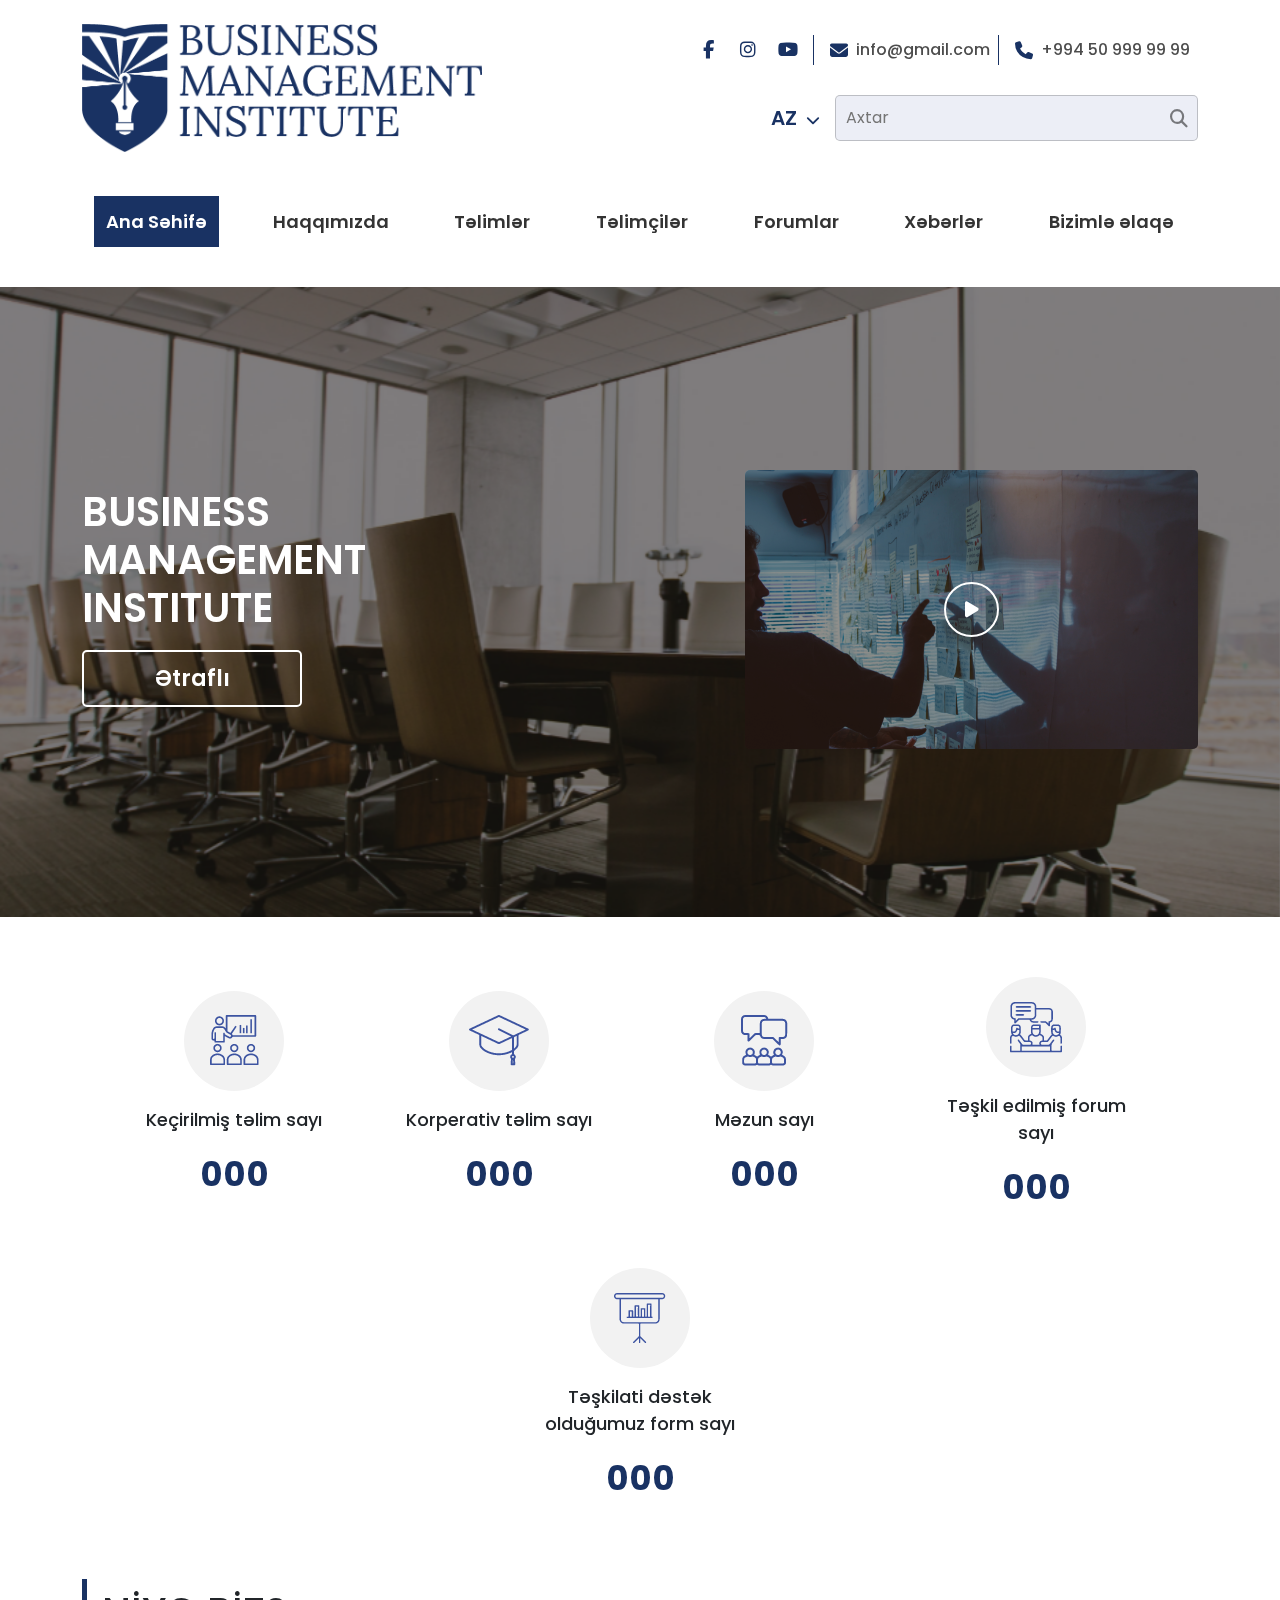
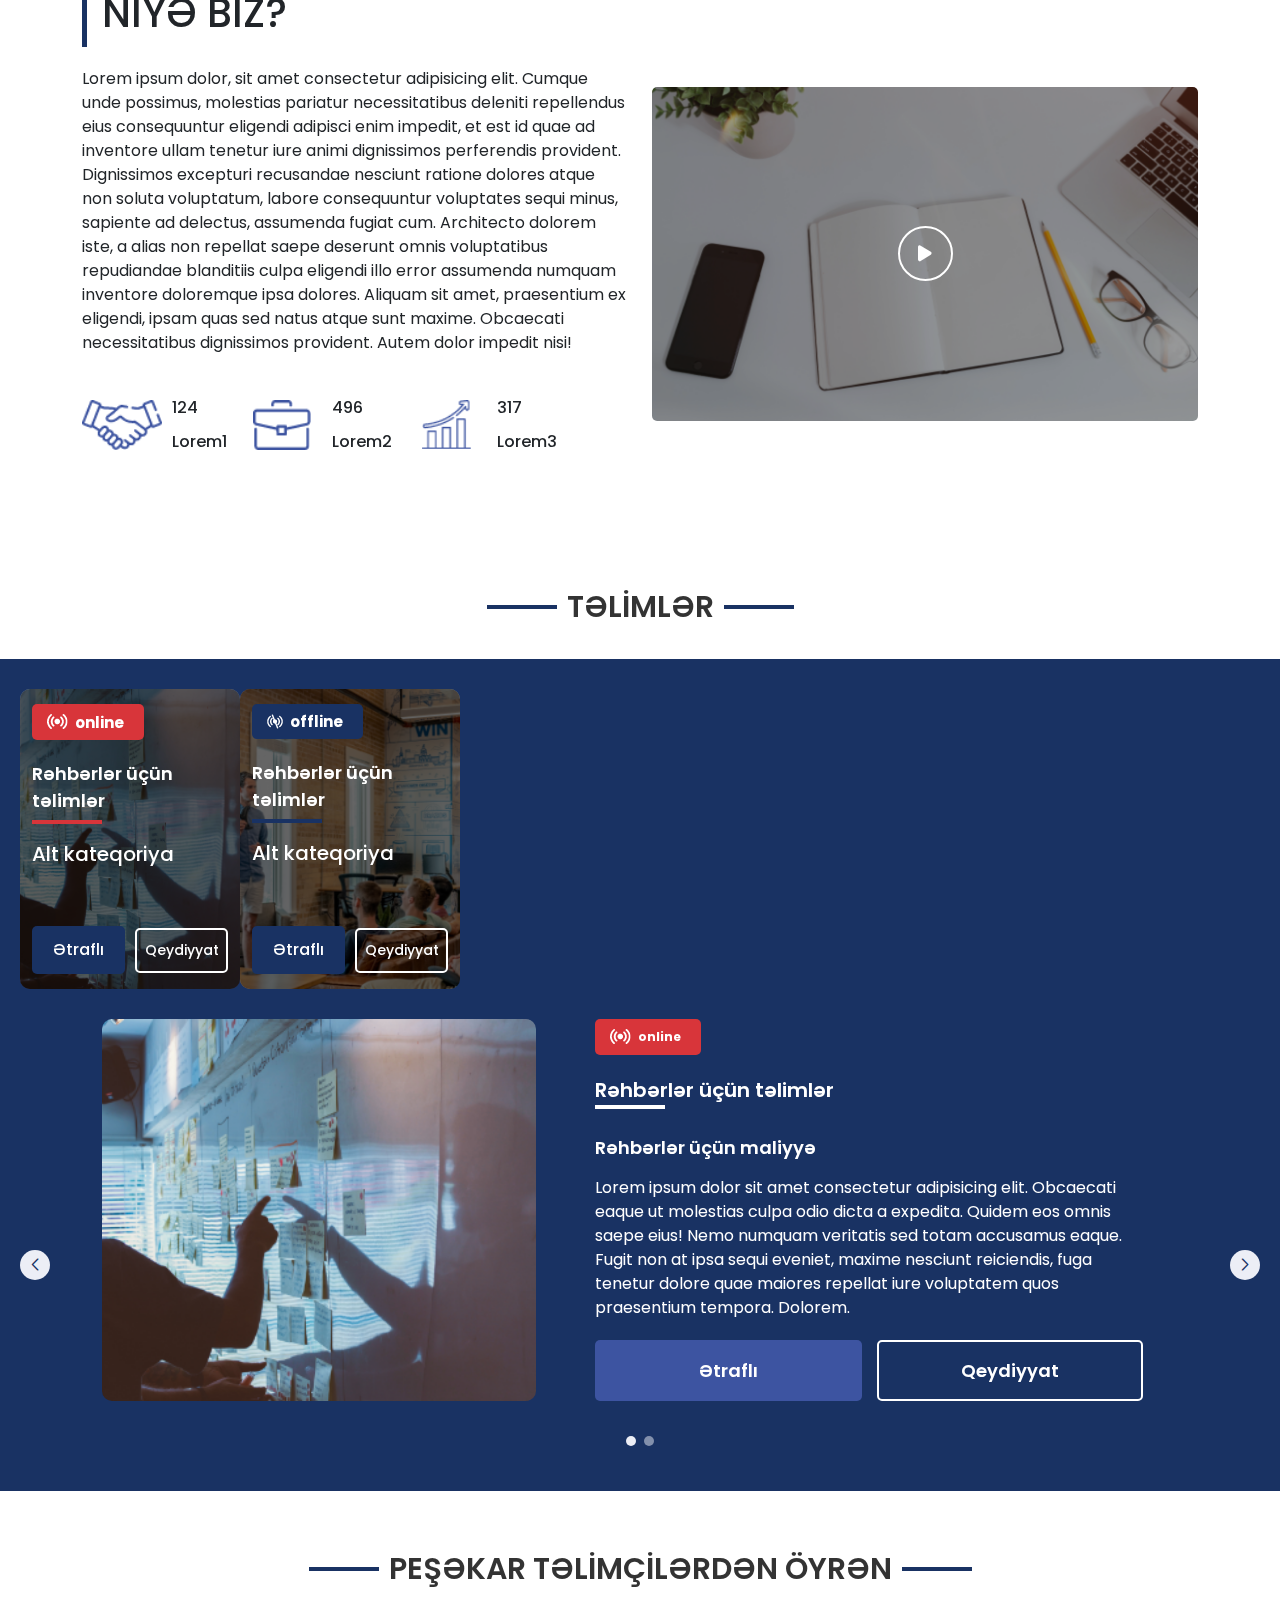
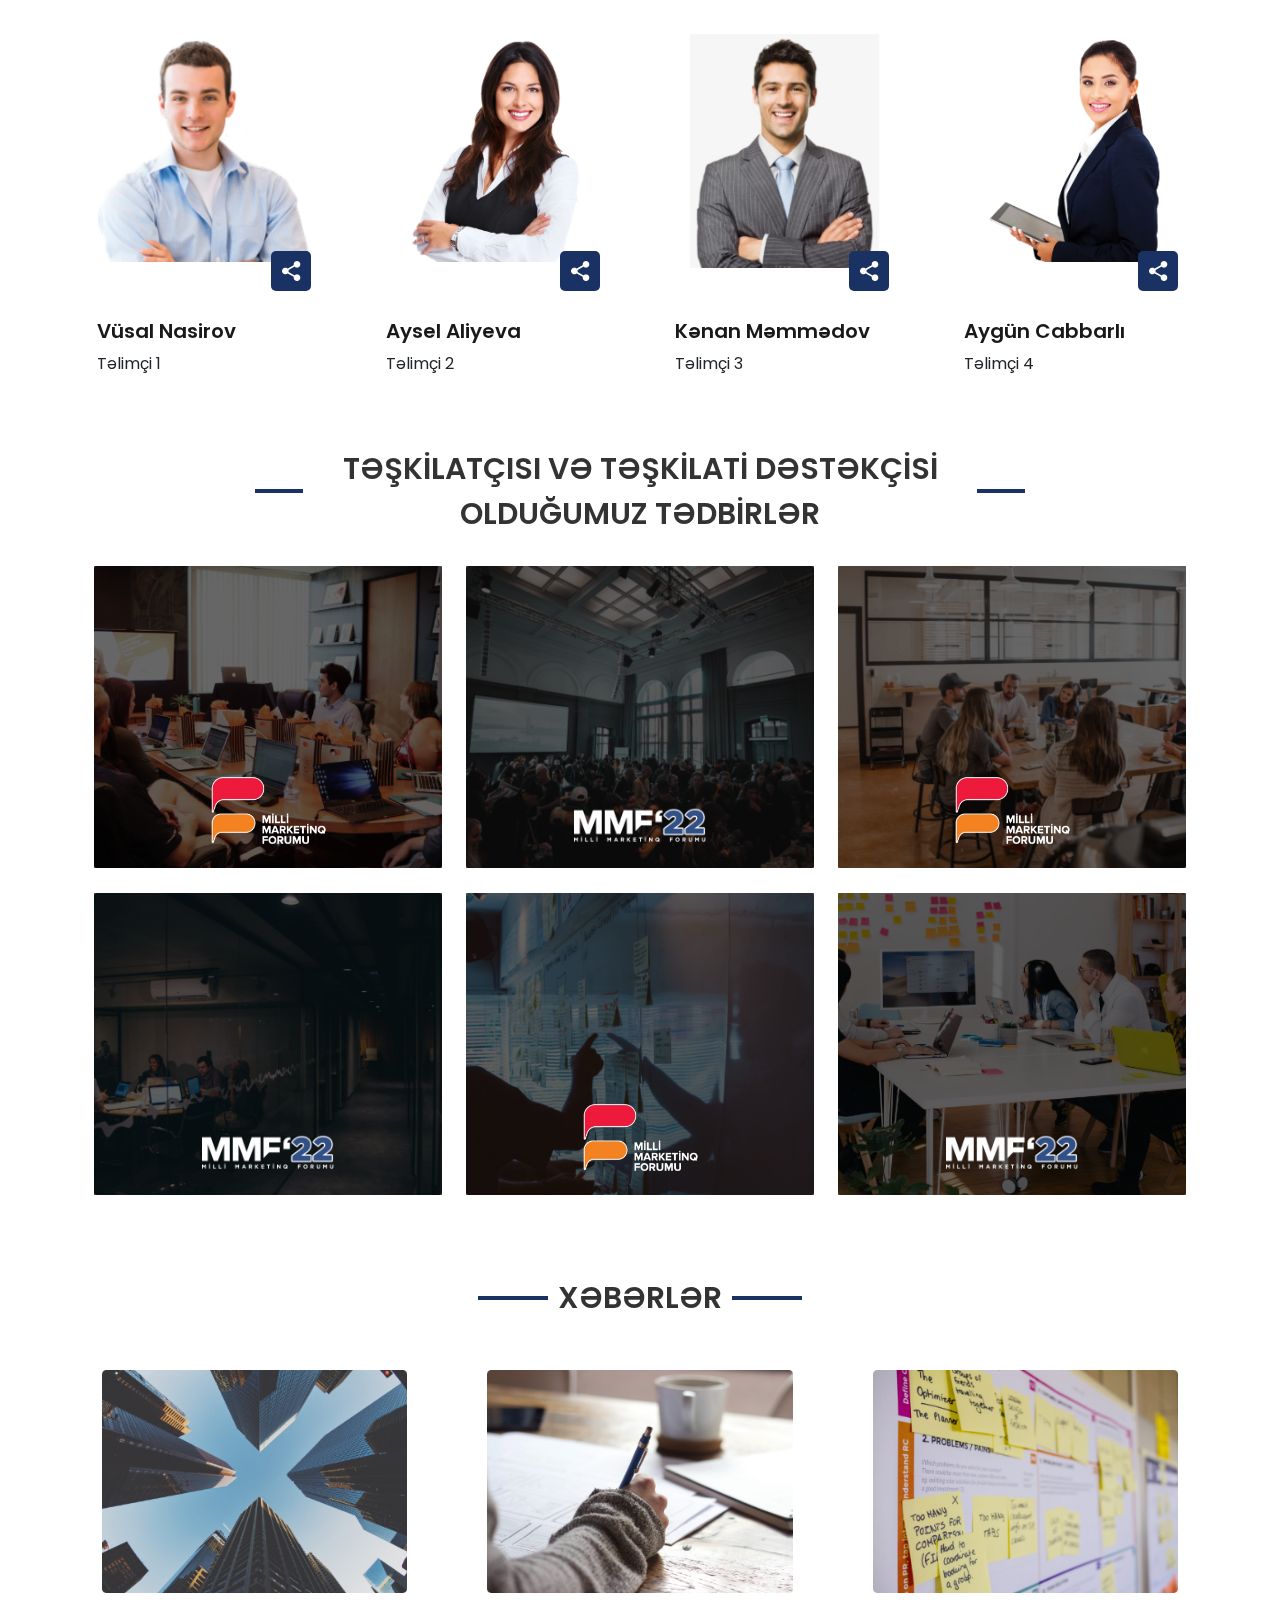
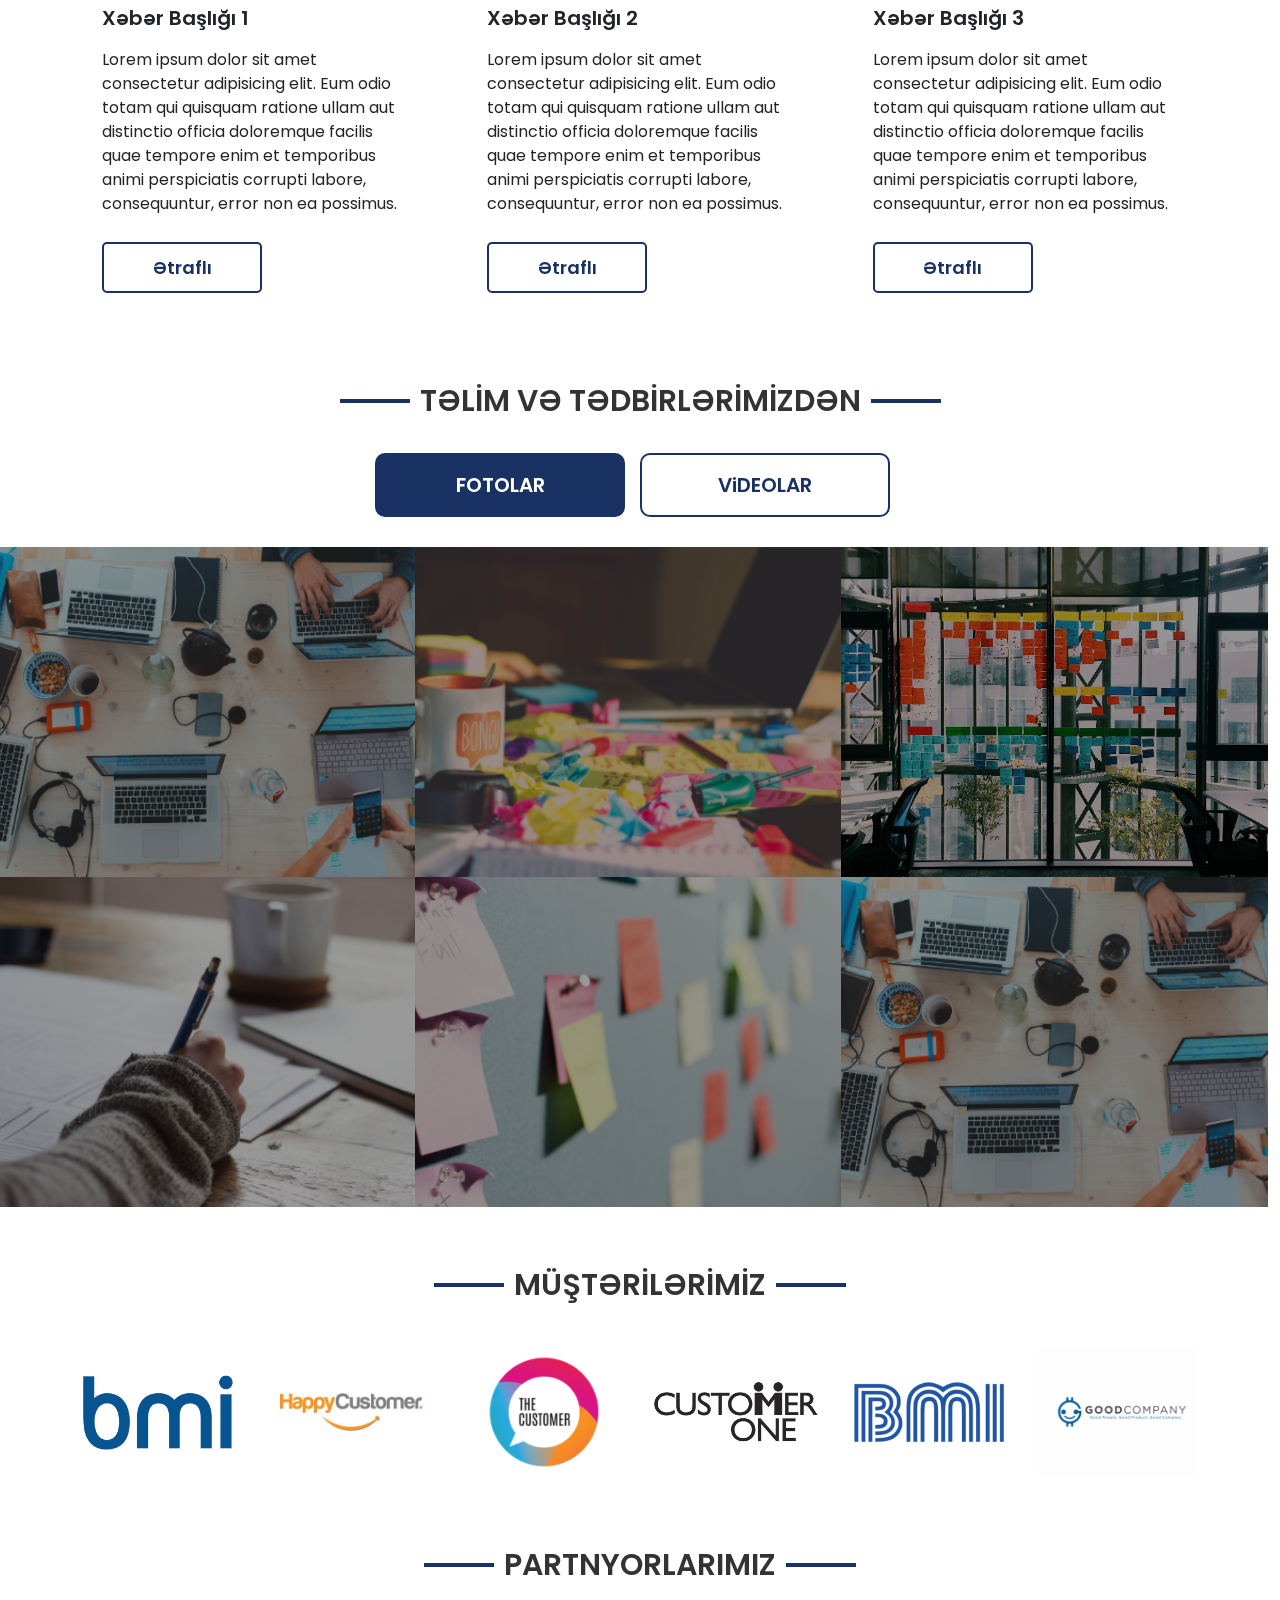
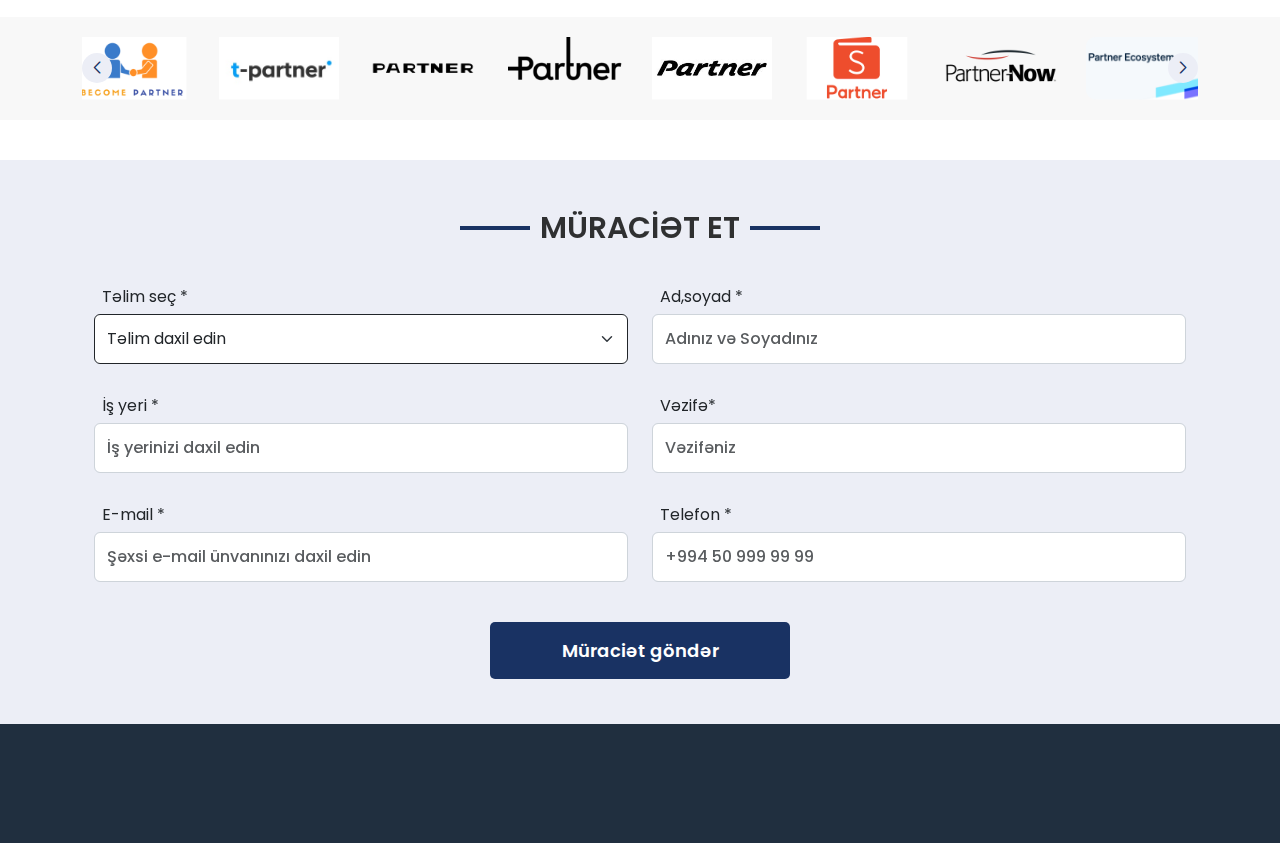
==== commit ce09f944: "alt kateqoriya elave edildi" ====
--- a/index.html
+++ b/index.html
@@ -420,7 +420,7 @@
             </div>
 
             <div class="trainings-wrapper">
-                <div class="item">
+                <div class="w-100 d-flex ">
                     <div class="trainings-card">
                         <div class="card-bg">
                             <img src="./bmi-image/training/img-1.png" alt="">
@@ -446,9 +446,7 @@
                             </div>
                         </div>
                     </div>
-                </div>
-
-                <div class="item">
+
                     <div class="trainings-card offline">
                         <div class="card-bg">
                             <img src="./bmi-image/training/img-2.png" alt="">
@@ -474,34 +472,93 @@
                             </div>
                         </div>
                     </div>
-
-                </div>
-
-                <div class="alt-trainings-wrapper">
-                    <div class="swiper trainings-swiper">
-                        <div class="swiper-wrapper">
-                            <div class="swiper-slide">
-                                <div class="row trainings-card">
-                                    <div class="col-12 col-lg-5 col-center">
-                                        <div class="image">
-                                            <img src="./bmi-image/training/img-1.png" alt="">
+                </div>
+                <div class="swiper trainings-swiper">
+                    <div class="swiper-wrapper">
+                        <div class="swiper-slide">
+                            <div class="row category-card">
+                                <div class="col-12 col-lg-5 col-center">
+                                    <div class="image">
+                                        <img src="./bmi-image/training/img-1.png" alt="">
+                                    </div>
+                                </div>
+
+                                <div class="col-12 col-lg-7 col-center">
+                                    <div class="content">
+                                        <div class="badge">
+                                            <img class="online-icon" src="./bmi-image/training/online-icon.png" alt="">
+                                            <img class="offline-icon" src="./bmi-image/training/offline-icon.png" alt="">
+                                            <span class="offline">offline</span>
+                                            <span class="online">online</span>
+                                        </div>
+                                        <span class="header">Rəhbərlər üçün təlimlər</span>
+                                        <span class="training-name">Rəhbərlər üçün maliyyə</span>
+                                        <p class="training-text">
+                                            
+                                            Lorem ipsum dolor sit amet consectetur adipisicing elit. 
+                                            Obcaecati eaque ut molestias culpa odio dicta a expedita. 
+                                            Quidem eos omnis saepe eius! Nemo numquam veritatis sed totam 
+                                            accusamus eaque. Fugit non at ipsa sequi eveniet, maxime nesciunt 
+                                            reiciendis, fuga tenetur dolore quae maiores repellat iure voluptatem 
+                                            quos praesentium tempora. Dolorem.
+                                        
+                                        </p>
+
+                                        <div class="training-buttons">
+                                            <a href="" class="details"> Ətraflı</a>
+                                            <a href="" class="register">Qeydiyyat</a>
                                         </div>
                                     </div>
-                                </div>
-                            </div>
-                        </div>
-
-                    </div>
-                </div>
-
-
-
-
-
-            </div>
-
-
-
+
+                                </div>
+                            </div>
+                        </div>
+
+                        <div class="swiper-slide">
+                            <div class="row category-card offline">
+                                <div class="col-12 col-lg-5 col-center">
+                                    <div class="image">
+                                        <img src="./bmi-image/training/img-2.png" alt="">
+                                    </div>
+                                </div>
+
+                                <div class="col-12 col-lg-7 col-center">
+                                    <div class="content">
+                                        <div class="badge">
+                                            <img class="online-icon" src="./bmi-image/training/online-icon.png" alt="">
+                                            <img class="offline-icon" src="./bmi-image/training/offline-icon.png" alt="">
+                                            <span class="offline">offline</span>
+                                            <span class="online">online</span>
+                                        </div>
+                                        <span class="header">Rəhbərlər üçün təlimlər</span>
+                                        <span class="training-name">Rəhbərlər üçün maliyyə</span>
+                                        <p class="training-text">
+                                            
+                                            Lorem ipsum dolor sit amet consectetur adipisicing elit. 
+                                            Obcaecati eaque ut molestias culpa odio dicta a expedita. 
+                                            Quidem eos omnis saepe eius! Nemo numquam veritatis sed totam 
+                                            accusamus eaque. Fugit non at ipsa sequi eveniet, maxime nesciunt 
+                                            reiciendis, fuga tenetur dolore quae maiores repellat iure voluptatem 
+                                            quos praesentium tempora. Dolorem.
+                                        
+                                        </p>
+
+                                        <div class="training-buttons">
+                                            <a href="" class="details"> Ətraflı</a>
+                                            <a href="" class="register">Qeydiyyat</a>
+                                        </div>
+                                    </div>
+
+                                </div>
+                            </div>
+                        </div>
+                    </div>
+                    <div class="swiper-pagination"></div>
+                    <div class="swiper-button-next"></div>
+                    <div class="swiper-button-prev"></div>
+
+                </div>
+            </div>
         </section>
 
         <section class="trainers">
@@ -1016,7 +1073,7 @@
                         </div>
                     </div>
 
-                    
+
                 </div>
             </div>
         </section>
@@ -1065,12 +1122,12 @@
                             <div class="swiper-slide">
                                 <img src="./bmi-image/partners/img-8.png" alt="">
                             </div>
-                            
+
                         </div>
                         <div class="swiper-button-next"></div>
                         <div class="swiper-button-prev"></div>
                     </div>
-                    
+
                 </div>
             </div>
         </section>
@@ -1083,66 +1140,82 @@
                     <div class="blue-line"></div>
                 </div>
 
-               <form action="" class="form-general">
-                <div class="row">
-                    <div class="col-12 col-md-6">
-                        <div class="form-item">
-                            <label for="telim-select-2">Təlim seç *</label>
-                            <select id="telim-select-2" class="form-select">
-                                <option selected disabled>Təlim daxil edin</option>
-                                <option>Təlim 1</option>
-                                <option>Təlim 2</option>
-                                <option>Təlim 3</option>
-                            </select>
-                        </div>
-                    </div>
-
-                    <div class="col-12 col-md-6">
-                        <div class="form-item">
-                            <label for="user-name-2">Ad,soyad *</label>
-                            <input type="text" id="user-name-2" class="form-control" placeholder="Adınız və Soyadınız">
-                        </div>
-                    </div>
-
-                    <div class="col-12 col-md-6">
-                        <div class="form-item">
-                            <label for="user-work-2">İş yeri *</label>
-                            <input type="text" id="user-work-2" class="form-control" placeholder="İş yerinizi daxil edin">
-                        </div>
-                    </div>
-
-                    <div class="col-12 col-md-6">
-                        <div class="form-item">
-                            <label for="user-job-2">Vəzifə*</label>
-                            <input type="text" id="user-job-2" class="form-control" placeholder="Vəzifəniz">
-                        </div>
-                    </div>
-
-                    <div class="col-12 col-md-6">
-                        <div class="form-item">
-                            <label for="user-email-2">E-mail *</label>
-                            <input type="email" id="user-email-2" class="form-control" placeholder="Şəxsi e-mail ünvanınızı daxil edin">
-                        </div>
-                    </div>
-
-                    <div class="col-12 col-md-6">
-                        <div class="form-item">
-                            <label for="user-phone-2">Telefon *</label>
-                            <input type="text" id="user-phone-2" class="form-control" placeholder="+994 50 999 99 99">
-                        </div>
-                    </div>
-
-                    <div class="col-12 col-center">
-                        <button type="submit" class="form-submit-button">
-                            Müraciət göndər
-                        </button>
-                    </div>
-                </div>
-               </form>
+                <form action="" class="form-general">
+                    <div class="row">
+                        <div class="col-12 col-md-6">
+                            <div class="form-item">
+                                <label for="telim-select-2">Təlim seç *</label>
+                                <select id="telim-select-2" class="form-select">
+                                    <option selected disabled>Təlim daxil edin</option>
+                                    <option>Təlim 1</option>
+                                    <option>Təlim 2</option>
+                                    <option>Təlim 3</option>
+                                </select>
+                            </div>
+                        </div>
+
+                        <div class="col-12 col-md-6">
+                            <div class="form-item">
+                                <label for="user-name-2">Ad,soyad *</label>
+                                <input type="text" id="user-name-2" class="form-control"
+                                    placeholder="Adınız və Soyadınız">
+                            </div>
+                        </div>
+
+                        <div class="col-12 col-md-6">
+                            <div class="form-item">
+                                <label for="user-work-2">İş yeri *</label>
+                                <input type="text" id="user-work-2" class="form-control"
+                                    placeholder="İş yerinizi daxil edin">
+                            </div>
+                        </div>
+
+                        <div class="col-12 col-md-6">
+                            <div class="form-item">
+                                <label for="user-job-2">Vəzifə*</label>
+                                <input type="text" id="user-job-2" class="form-control" placeholder="Vəzifəniz">
+                            </div>
+                        </div>
+
+                        <div class="col-12 col-md-6">
+                            <div class="form-item">
+                                <label for="user-email-2">E-mail *</label>
+                                <input type="email" id="user-email-2" class="form-control"
+                                    placeholder="Şəxsi e-mail ünvanınızı daxil edin">
+                            </div>
+                        </div>
+
+                        <div class="col-12 col-md-6">
+                            <div class="form-item">
+                                <label for="user-phone-2">Telefon *</label>
+                                <input type="text" id="user-phone-2" class="form-control"
+                                    placeholder="+994 50 999 99 99">
+                            </div>
+                        </div>
+
+                        <div class="col-12 col-center">
+                            <button type="submit" class="form-submit-button">
+                                Müraciət göndər
+                            </button>
+                        </div>
+                    </div>
+                </form>
             </div>
 
         </section>
     </main>
+
+    <footer>
+        <div class="container">
+            <div class="footer-top">
+                <div class="footer-logo">
+                    <a href="">
+                        <img src="./bmi-image/logo/SVG/text icon.svg  " alt="">
+                    </a>
+                </div>
+            </div>
+        </div>
+    </footer>
 
 
 
--- a/project.css
+++ b/project.css
@@ -699,16 +699,13 @@
 
 }
 
-@media only screen and (min-width:1200px) {
-    section.counter .counters-wrapper {
-        justify-content: space-between;
-        flex-wrap: nowrap;
-    }
-}
+
 
 @media only screen and (min-width:576px) {
     section.counter .counters-wrapper {
         flex-direction: row;
+        flex-wrap: wrap;
+        justify-content: space-evenly;
     }
 }
 
@@ -1028,7 +1025,7 @@
     object-fit: cover;
 }
 
-section.events .event-card .hover-div{
+section.events .event-card .hover-div {
     position: absolute;
     top: 0;
     left: 0;
@@ -1057,12 +1054,12 @@
 @keyframes event {
     0% {
         transform: translateY(-100px);
-       
+
     }
 
     100% {
         transform: translateY(0);
-    
+
     }
 }
 
@@ -1075,7 +1072,7 @@
 }
 
 
-section.events .event-card .logo{
+section.events .event-card .logo {
     position: absolute;
     left: 50%;
     transform: translateX(-50%);
@@ -1084,7 +1081,7 @@
     object-fit: contain;
 }
 
- /* section.events .event-card::after .event-button{
+/* section.events .event-card::after .event-button{
     content: '';
     position: absolute;
     top: 0;
@@ -1110,7 +1107,7 @@
 } */
 
 
-section.news .news-card{
+section.news .news-card {
     width: 100%;
     max-width: 370px;
     display: flex;
@@ -1122,21 +1119,21 @@
     border-radius: 5px;
 }
 
-section.news .news-card .image{
-        width: 100%;
-        display: flex;
-        align-items: center;
-        justify-content: center;
-}
-
-section.news .news-card .image img{
-       width: 100%;
-       min-height: 200px;
-       max-height: 270px;
-       object-fit: cover; 
-}
-
-section.news .content{
+section.news .news-card .image {
+    width: 100%;
+    display: flex;
+    align-items: center;
+    justify-content: center;
+}
+
+section.news .news-card .image img {
+    width: 100%;
+    min-height: 200px;
+    max-height: 270px;
+    object-fit: cover;
+}
+
+section.news .content {
     width: 100%;
     display: flex;
     flex-direction: column;
@@ -1145,13 +1142,13 @@
     margin-top: 10px;
 }
 
-section.news .content span.header{
+section.news .content span.header {
     font-size: 20px;
     font-weight: 600;
     margin-bottom: 15px;
 }
 
-section.news .content .news-button{
+section.news .content .news-button {
     display: flex;
     align-items: center;
     justify-content: center;
@@ -1165,41 +1162,36 @@
     border-radius: 5px;
 }
 
-section.news .news-card:hover{
-  box-shadow: 0 0 5px #193263;
-  transition: all .2s;
-}
-
-section.trainings{
-    display: flex;
-    flex-direction: column;
-    align-items: center;
-    justify-content: center;
-    width: 100%;
-}
-
-
-
-section.trainings .trainings-wrapper{
+section.news .news-card:hover {
+    box-shadow: 0 0 5px #193263;
+    transition: all .2s;
+}
+
+section.trainings {
+    display: flex;
+    flex-direction: column;
+    align-items: center;
+    justify-content: center;
+    width: 100%;
+}
+
+
+
+section.trainings .trainings-wrapper {
     background-color: #193263;
-    padding: 30px 20px ;
-    width: 100%;
-    display: flex;
-    align-items: center;
-    justify-content: center;
-}
-@media only screen and (max-width:768px) {
-    section.trainings .trainings-wrapper .item{
-        width: 19.5%;
-    
-}
-}
-section.trainings .trainings-wrapper .item{
-    width: 100%;
-    max-width: 300px;
-    
-}   
-section.trainings  .item .trainings-card{
+    padding: 30px 20px;
+    width: 100%;
+    display: flex;
+    align-items: center;
+    justify-content: center;
+    flex-direction: column;
+
+}
+
+
+
+
+section.trainings .trainings-card {
     position: relative;
     width: 100%;
     min-width: 150px;
@@ -1211,7 +1203,7 @@
     flex-direction: row;
 }
 
-section.trainings  .trainings-card .card-bg{
+section.trainings .trainings-card .card-bg {
     position: absolute;
     width: 100%;
     height: 100%;
@@ -1220,13 +1212,14 @@
 
 }
 
-section.trainings  .card-bg img{
+section.trainings .card-bg img {
     width: 100%;
     height: 100%;
     object-fit: cover;
     border-radius: 10px;
 }
-section.trainings .card-bg .black-hover{
+
+section.trainings .card-bg .black-hover {
     position: absolute;
     width: 100%;
     height: 100%;
@@ -1236,7 +1229,7 @@
     border-radius: 10px;
 }
 
-section.trainings .trainings-card .content{
+section.trainings .trainings-card .content {
     position: absolute;
     top: 0;
     left: 0;
@@ -1249,75 +1242,75 @@
     padding: 15px 12px;
 }
 
-section.trainings .content .header{
+section.trainings .content .header {
     width: 100%;
     display: flex;
     align-items: flex-start;
     justify-content: center;
-    flex-direction: column; 
-}
-
-section.trainings  .header .badge{
+    flex-direction: column;
+}
+
+section.trainings .header .badge {
     background-color: #d8353a;
-    border-radius:5px ;
+    border-radius: 5px;
     padding: 8px 13px;
     padding-right: 18px;
     display: flex;
     align-items: center;
     justify-content: center;
     margin-bottom: 15px;
-    
-}
-
-section.trainings  .header .blue-badge{
+
+}
+
+section.trainings .header .blue-badge {
     background-color: #193263;
 }
 
-section.trainings  .header .blue-badge span.offline{
-    color: #fff;
-   
-}
-
-section.trainings .badge img{
+section.trainings .header .blue-badge span.offline {
+    color: #fff;
+
+}
+
+section.trainings .badge img {
     margin-right: 7px;
 }
 
-section.trainings .blue-badge img{
+section.trainings .blue-badge img {
     margin-right: 7px;
 }
 
-section.trainings .header span.name{
+section.trainings .header span.name {
     font-size: 18px;
     color: #fff;
     font-weight: 600;
     position: relative;
 }
 
-section.trainings .header span.name::after{
-     content: '';
-     position: absolute;
-     top: 60px;
-     left: 0;
-     bottom: -10px;
-     width: 70px;
-     height: 4px;
-     background-color: #d8353a;
-}
-
-section.trainings .header span.type{
+section.trainings .header span.name::after {
+    content: '';
+    position: absolute;
+    top: 60px;
+    left: 0;
+    bottom: -10px;
+    width: 70px;
+    height: 4px;
+    background-color: #d8353a;
+}
+
+section.trainings .header span.type {
     color: #fff;
     font-weight: 500;
     margin-top: 25px;
 }
 
-section.trainings .footer{
+section.trainings .footer {
     width: 100%;
     display: flex;
     justify-content: space-between;
     align-items: center;
 }
 
-section.trainings .footer button{
+section.trainings .footer button {
     display: flex;
     align-items: center;
     justify-content: center;
@@ -1331,40 +1324,42 @@
     font-size: 14px;
 }
 
-section.trainings .footer button.details{
+section.trainings .footer button.details {
     background-color: #193263;
     margin-right: 10px;
     font-size: 16px;
 }
-section.trainings .footer button.register{
+
+section.trainings .footer button.register {
     border-color: #fff;
     background-color: transparent;
 }
 
 section.trainings .trainings-card.offline .badge .online-icon,
-section.trainings .trainings-card.offline .badge .online{
+section.trainings .trainings-card.offline .badge .online {
     display: none;
 }
 
 section.trainings .trainings-card .badge .offline-icon,
-section.trainings .trainings-card .badge .offline{
+section.trainings .trainings-card .badge .offline {
     display: none;
 }
 
-section.trainings .trainings-card.offline .badge{
+section.trainings .trainings-card.offline .badge {
     background-color: #193263;
 }
+
 section.trainings .trainings-card.offline .badge .online-icon,
-section.trainings .trainings-card.offline .badge .online{
+section.trainings .trainings-card.offline .badge .online {
     display: none;
 }
 
 section.trainings .trainings-card.offline .badge .offline-icon,
-section.trainings .trainings-card.offline .badge .offline{
+section.trainings .trainings-card.offline .badge .offline {
     display: inline-block;
 }
 
-section.trainings .trainings-card.offline span.name::after{
+section.trainings .trainings-card.offline span.name::after {
     content: '';
     position: absolute;
     top: 60px;
@@ -1375,12 +1370,13 @@
     background-color: #193263;
 }
 
-section.trainings .swiper-slide .trainings-card{
-    width: 100%;
-    max-width: 900px;
-}
-
-section.trainings .swiper-slide .trainings-card .image{
+section.trainings .swiper-slide .category-card {
+    width: 100%;
+    max-width: 1100px;
+    margin-top: 30px;
+}
+
+section.trainings .swiper-slide .category-card .image {
     display: flex;
     justify-content: center;
     align-items: center;
@@ -1390,37 +1386,224 @@
 }
 
 @media only screen and (min-width:992px) {
-    section.trainings .swiper-slide .trainings-card .image{
+    section.trainings .swiper-slide .category-card .image {
         margin-bottom: 0;
         height: 100%;
-    
-}
-}
-
-section.trainings .swiper-slide .trainings-card .image img{
+
+    }
+}
+
+section.trainings .swiper-slide .category-card .image img {
     width: 100%;
     height: 100%;
     object-fit: cover;
     min-height: 200px;
-}
-
-
-section.gallery .gallery-buttons{
-    display: flex;
-    align-items: center;
-    justify-content: center;
-    flex-direction: column;
-    width: 100%;
-}
+    border-radius: 10px;
+}
+
+
+section.trainings .category-card .content {
+    width: 100%;
+    display: flex;
+    justify-content: center;
+    align-items: flex-start;
+    flex-direction: column;
+    max-width: 700px;
+    padding: 0 15px;
+}
+
 
 @media only screen and (min-width:576px) {
-    section.gallery .gallery-buttons{
+    section.trainings .category-card .content {
+        display: flex;
+        justify-content: center;
+        align-items: flex-start;
+        flex-direction: column;
+        padding: 0 35px;
+
+    }
+}
+
+section.trainings .content .badge {
+    background-color: #d8353a;
+    display: flex;
+    align-items: center;
+    justify-content: center;
+    border-radius: 5px;
+    padding: 10px 15px;
+    padding-right: 20px;
+    margin-bottom: 20px;
+}
+
+section.trainings .category-card.offline .badge .online-icon,
+section.trainings .category-card.offline .badge .online {
+    display: none;
+}
+
+section.trainings .category-card .badge .offline-icon,
+section.trainings .category-card .badge .offline {
+    display: none;
+}
+
+section.trainings .category-card.offline .badge {
+    background-color: #3D54A1;
+}
+
+section.trainings .category-card.offline .badge .online-icon,
+section.trainings .category-card.offline .badge .online {
+    display: none;
+}
+
+section.trainings .category-card.offline .badge .offline-icon,
+section.trainings .category-card.offline .badge .offline {
+    display: inline-block;
+}
+
+section.trainings .content .header {
+    color: #fff;
+    font-size: 20px;
+    font-weight: 600;
+    position: relative;
+    text-align: center;
+}
+
+@media only screen and (min-width:576px) {
+    section.trainings .content .header {
+        text-align: start;
+    }
+}
+
+section.trainings .category-card .content .header::after {
+    content: '';
+    left: 0;
+    bottom: -10px;
+    width: 100%;
+    height: 100%;
+    height: 4px;
+    background-color: #fff;
+}
+
+@media only screen and (min-width:576px) {
+    section.trainings .category-card .content .header::after {
+        width: 70px;
+    }
+}
+
+section.trainings .content .training-name {
+    color: #fff;
+    font-size: 18px;
+    font-weight: 600;
+    margin-top: 25px;
+    margin-bottom: 15px;
+    text-align: center;
+}
+
+@media only screen and (min-width:576px) {
+    section.trainings .content .training-name {
+        text-align: start;
+    }
+}
+
+section.trainings .content .training-text {
+    color: #fff;
+    margin-bottom: 20px;
+    text-align: center;
+
+}
+
+@media only screen and (min-width:576px) {
+    section.trainings .content .training-text {
+        text-align: start;
+    }
+}
+
+
+section.trainings .content .training-buttons {
+    display: flex;
+    align-items: center;
+    justify-content: center;
+    flex-direction: column;
+    width: 100%;
+}
+
+@media only screen and (min-width:576px) {
+    section.trainings .content .training-buttons {
         flex-direction: row;
-    
-}
-}
-
-section.gallery .gallery-buttons button{
+    }
+}
+
+section.trainings .training-buttons a {
+    display: flex;
+    align-items: center;
+    justify-content: center;
+    width: 100%;
+    max-width: 300px;
+    padding: 15px;
+    font-size: 18px;
+    font-weight: 600;
+    color: #fff;
+    border-radius: 5px;
+    border: 2px solid transparent;
+
+}
+
+section.trainings .training-buttons a.details {
+    background-color: #3D54A1;
+    margin-bottom: 15px;
+
+}
+
+@media only screen and (min-width:576px) {
+    section.trainings .training-buttons a.details {
+        background-color: #3D54A1;
+        margin-bottom: 0;
+        margin-right: 15px;
+    }
+}
+
+section.trainings .training-buttons a.register {
+    border-color: #fff;
+    background-color: transparent;
+}
+
+.trainings-swiper{
+    padding-bottom: 60px;
+}
+.swiper-pagination {
+    bottom: 10px;
+}
+
+.swiper-pagination-bullet {
+    min-width: 10px;
+    min-height: 10px;
+    border-radius: 50%;
+    display: inline-block;
+    background-color: #ECEEF6;
+    opacity: 0.5;
+}
+
+.swiper-pagination-bullet-active {
+    opacity: 1;
+}
+
+
+
+section.gallery .gallery-buttons {
+    display: flex;
+    align-items: center;
+    justify-content: center;
+    flex-direction: column;
+    width: 100%;
+}
+
+@media only screen and (min-width:576px) {
+    section.gallery .gallery-buttons {
+        flex-direction: row;
+
+    }
+}
+
+section.gallery .gallery-buttons button {
     padding: 15px;
     min-width: 150px;
     width: 100%;
@@ -1434,21 +1617,22 @@
 }
 
 @media only screen and (min-width:576px) {
-    section.gallery .gallery-buttons button{
+    section.gallery .gallery-buttons button {
         margin-bottom: 0;
         margin-right: 15px;
-}
-}
-
-section.gallery .gallery-buttons button.active{
+    }
+}
+
+section.gallery .gallery-buttons button.active {
     color: #fff;
     background-color: #193263;
 }
 
-section.gallery .gallery-wrapper.active{
-    display: flex;
-}
-section.gallery .gallery-wrapper{
+section.gallery .gallery-wrapper.active {
+    display: flex;
+}
+
+section.gallery .gallery-wrapper {
     width: 100%;
     justify-content: center;
     align-items: center;
@@ -1456,15 +1640,15 @@
 
 }
 
-section.gallery .row{
-    width: 100%;
-}
-
-section.gallery .foto-row .col-12{
+section.gallery .row {
+    width: 100%;
+}
+
+section.gallery .foto-row .col-12 {
     padding: 0;
 }
 
-section.gallery .col-12 .image{
+section.gallery .col-12 .image {
     width: 100%;
     height: 100%;
     min-height: 200px;
@@ -1472,7 +1656,7 @@
     position: relative;
 }
 
-section.gallery .col-12 .image img{
+section.gallery .col-12 .image img {
     width: 100%;
     height: 100%;
     min-height: 200px;
@@ -1480,7 +1664,7 @@
     object-fit: cover;
 }
 
-section.gallery .col-12  .hover-div{
+section.gallery .col-12 .hover-div {
     position: absolute;
     top: 0;
     left: 0;
@@ -1492,7 +1676,7 @@
     justify-content: center;
 }
 
-section.gallery .hover-div .foto-button{
+section.gallery .hover-div .foto-button {
     padding: 15px;
     min-width: 150px;
     border: 2px solid #fff;
@@ -1504,19 +1688,19 @@
     font-weight: 600;
     color: #fff;
     opacity: 0;
-    
+
 }
 
 @keyframes gallery-foto {
 
     0% {
         transform: translateY(-100px);
-       
+
     }
 
     100% {
         transform: translateY(0);
-    
+
     }
 }
 
@@ -1528,7 +1712,7 @@
 
 }
 
-section.gallery .video-row .col-12{
+section.gallery .video-row .col-12 {
     display: flex;
     align-items: center;
     justify-content: center;
@@ -1536,14 +1720,14 @@
 }
 
 
-section.gallery .video-row .video{
+section.gallery .video-row .video {
     width: 100%;
     max-width: 350px;
     min-height: 200px;
     position: relative;
 }
 
-section.gallery .col-12 .video img{
+section.gallery .col-12 .video img {
     width: 100%;
     height: 100%;
     min-height: 200px;
@@ -1551,7 +1735,7 @@
     object-fit: cover;
 }
 
-section.gallery .video-button{
+section.gallery .video-button {
     width: 55px;
     height: 55px;
     display: flex;
@@ -1562,13 +1746,13 @@
     color: #fff;
 }
 
-section.clients .swiper-slide img{
+section.clients .swiper-slide img {
     width: 170px;
     height: 150px;
     object-fit: contain;
 }
 
-section.partners .partners-container{
+section.partners .partners-container {
     width: 100%;
     padding: 20px 0;
     background-color: #f8f8f8;
@@ -1597,33 +1781,34 @@
     color: #193263;
 }
 
-.swiper-button-next{
+.swiper-button-next {
     right: 0;
 }
 
-.swiper-button-prev{
+.swiper-button-prev {
     left: 0;
 }
 
-section.form{
+section.form {
     background-color: #ECEEF6;
     padding: 30px 0;
     margin-bottom: 0;
 }
 
-section.form .form-general{
-    width: 100%;
-    display: flex;
-    flex-direction: column;
-    align-items: center;
-    justify-content: center;
-}
-
-section.form .form-general .row{
-    width: 100%;
-
-}
-section.form .form-general .form-item{
+section.form .form-general {
+    width: 100%;
+    display: flex;
+    flex-direction: column;
+    align-items: center;
+    justify-content: center;
+}
+
+section.form .form-general .row {
+    width: 100%;
+
+}
+
+section.form .form-general .form-item {
     width: 100%;
     display: flex;
     align-items: flex-start;
@@ -1633,11 +1818,11 @@
 
 }
 
-section.form .form-item label{
+section.form .form-item label {
     padding: 5px 8px;
 }
 
-section.form .form-select{
+section.form .form-select {
     display: block;
     width: 100%;
     font-size: 1rem;
@@ -1649,7 +1834,7 @@
     padding: 12px;
 }
 
-section.form .form-control{
+section.form .form-control {
     display: block;
     font-size: 1rem;
     line-height: 1.5;
@@ -1665,7 +1850,7 @@
 
 }
 
-section.form .form-submit-button{
+section.form .form-submit-button {
     padding: 15px 5px;
     margin: 15px 0;
     color: #fff;
@@ -1678,6 +1863,21 @@
     width: 100%;
 }
 
-section.form .form-control:focus{
-   border-color: #193263;
+section.form .form-control:focus {
+    border-color: #193263;
+}
+
+footer{
+    background-color: #202f3f;
+}
+
+footer .footer-top{
+    padding: 40px 0;
+}
+
+footer .footer-logo{
+    display: flex;
+    align-items: center;
+    justify-content: center;
+    margin-bottom: 15px;
 }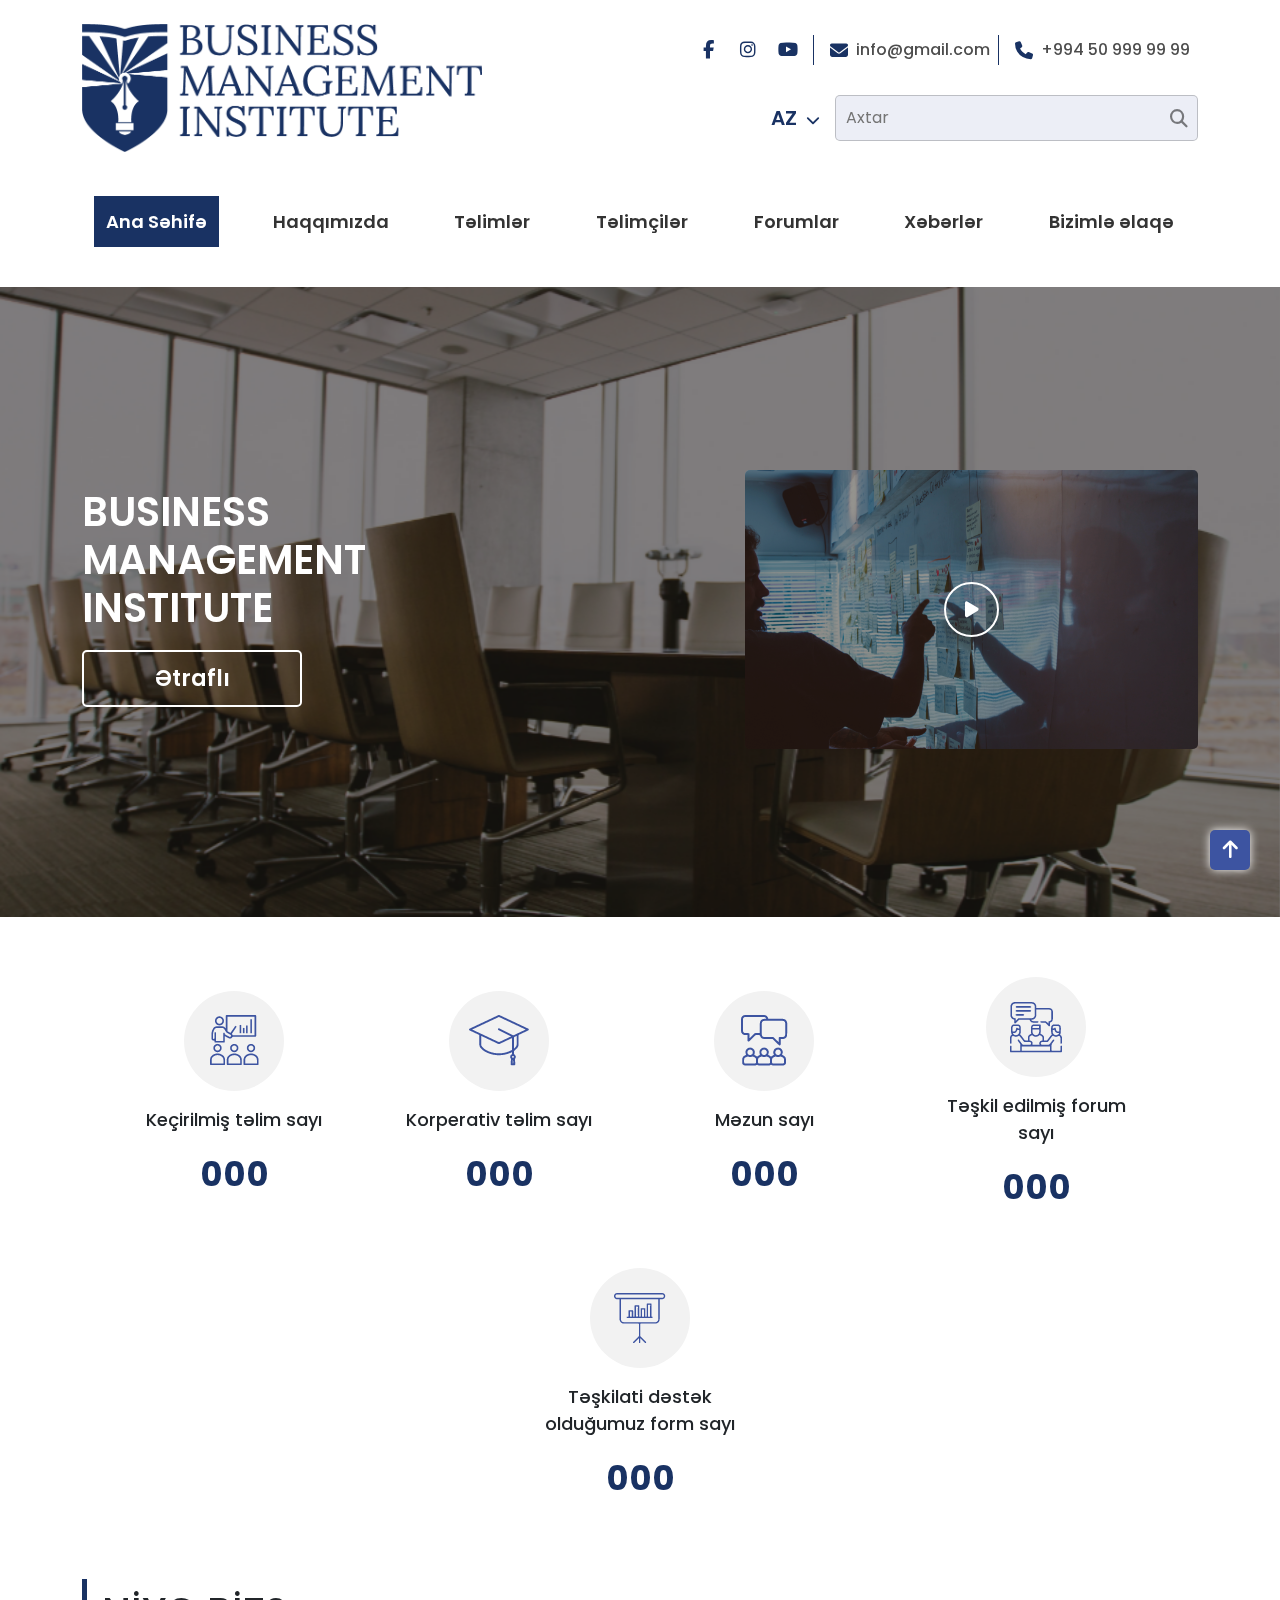
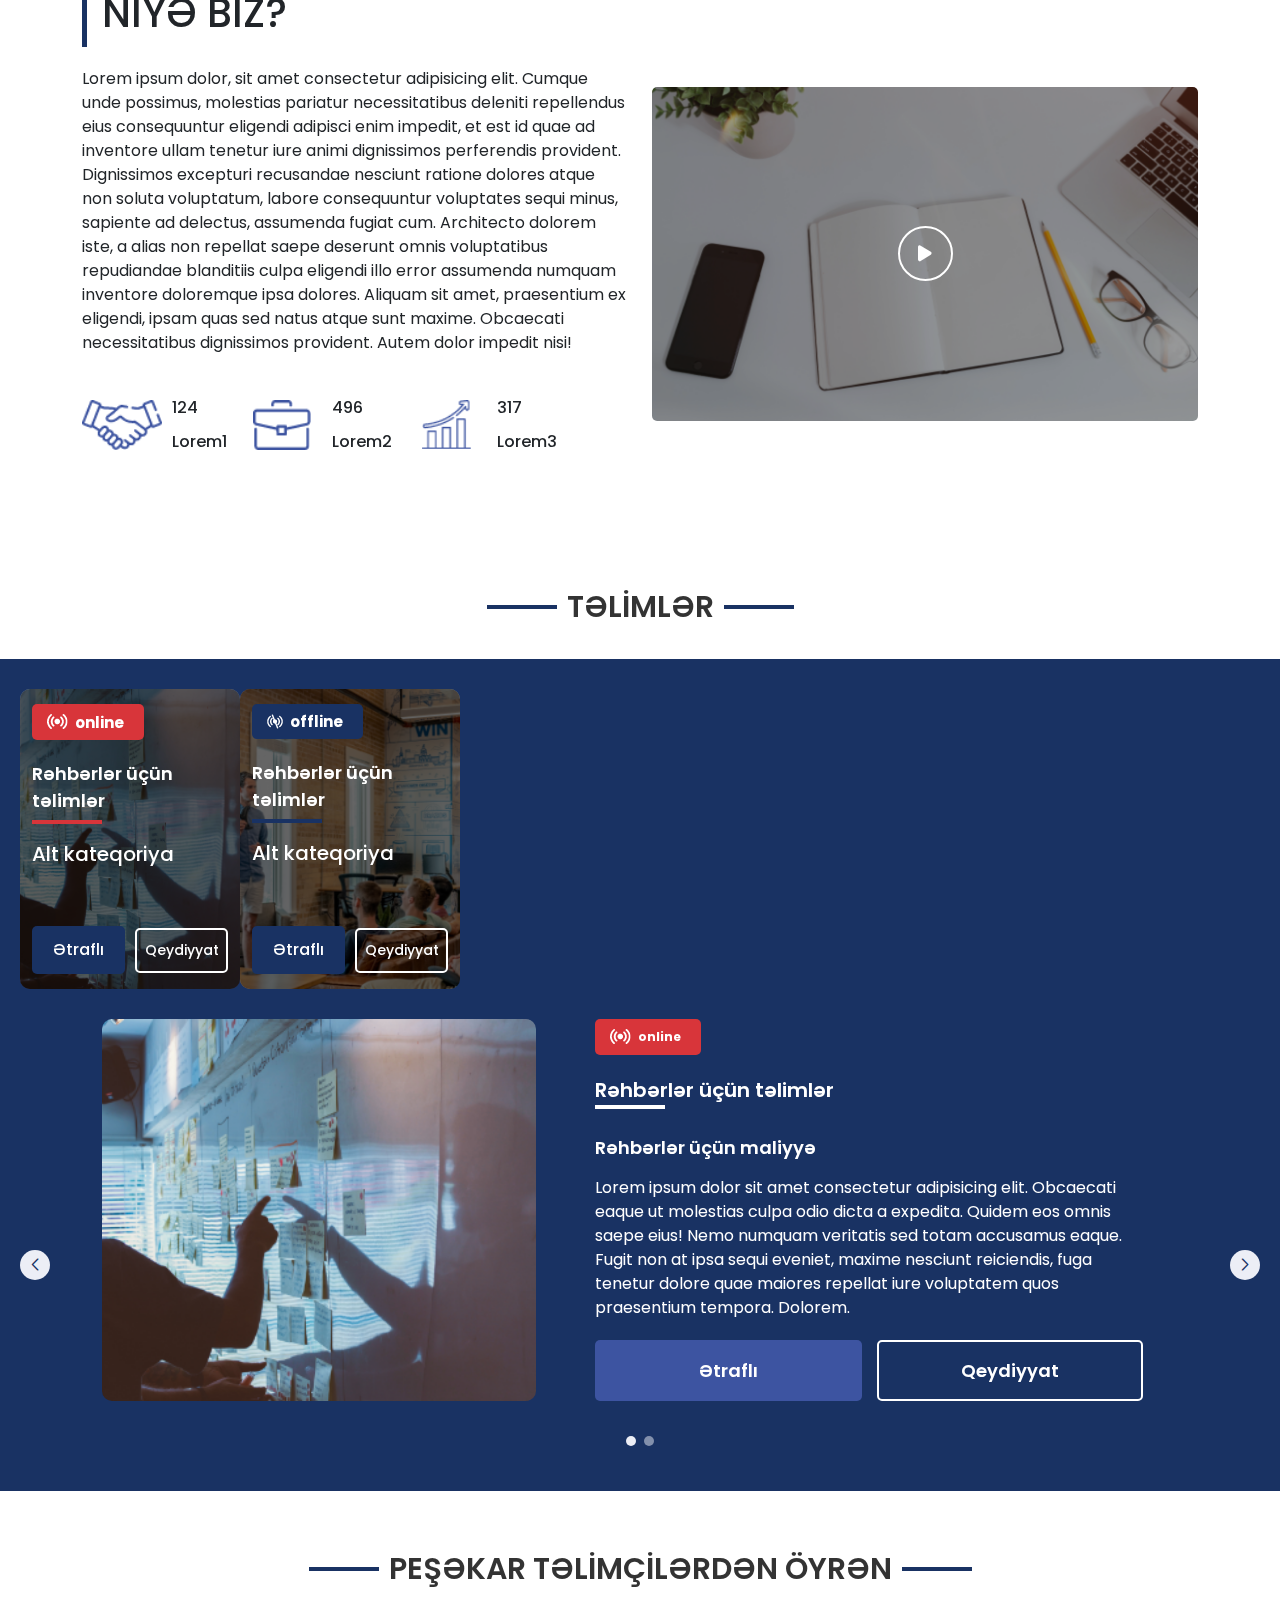
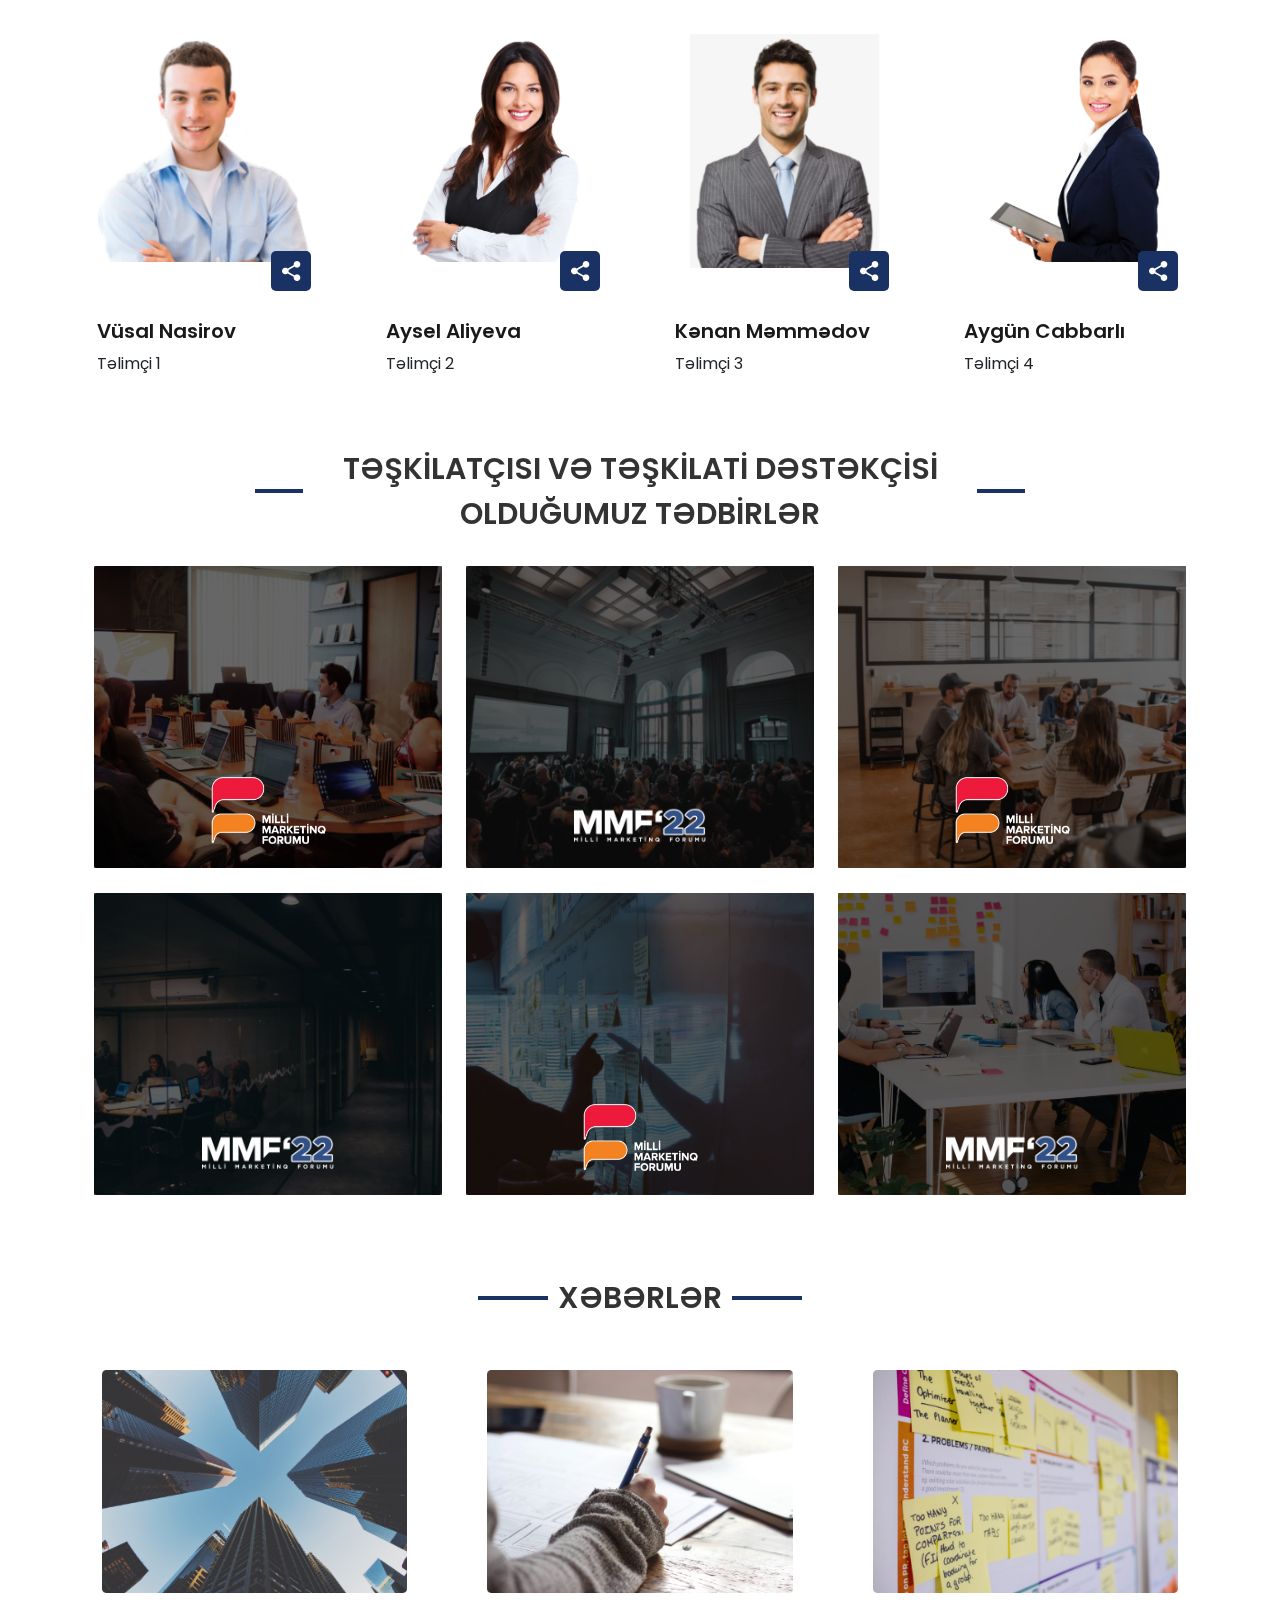
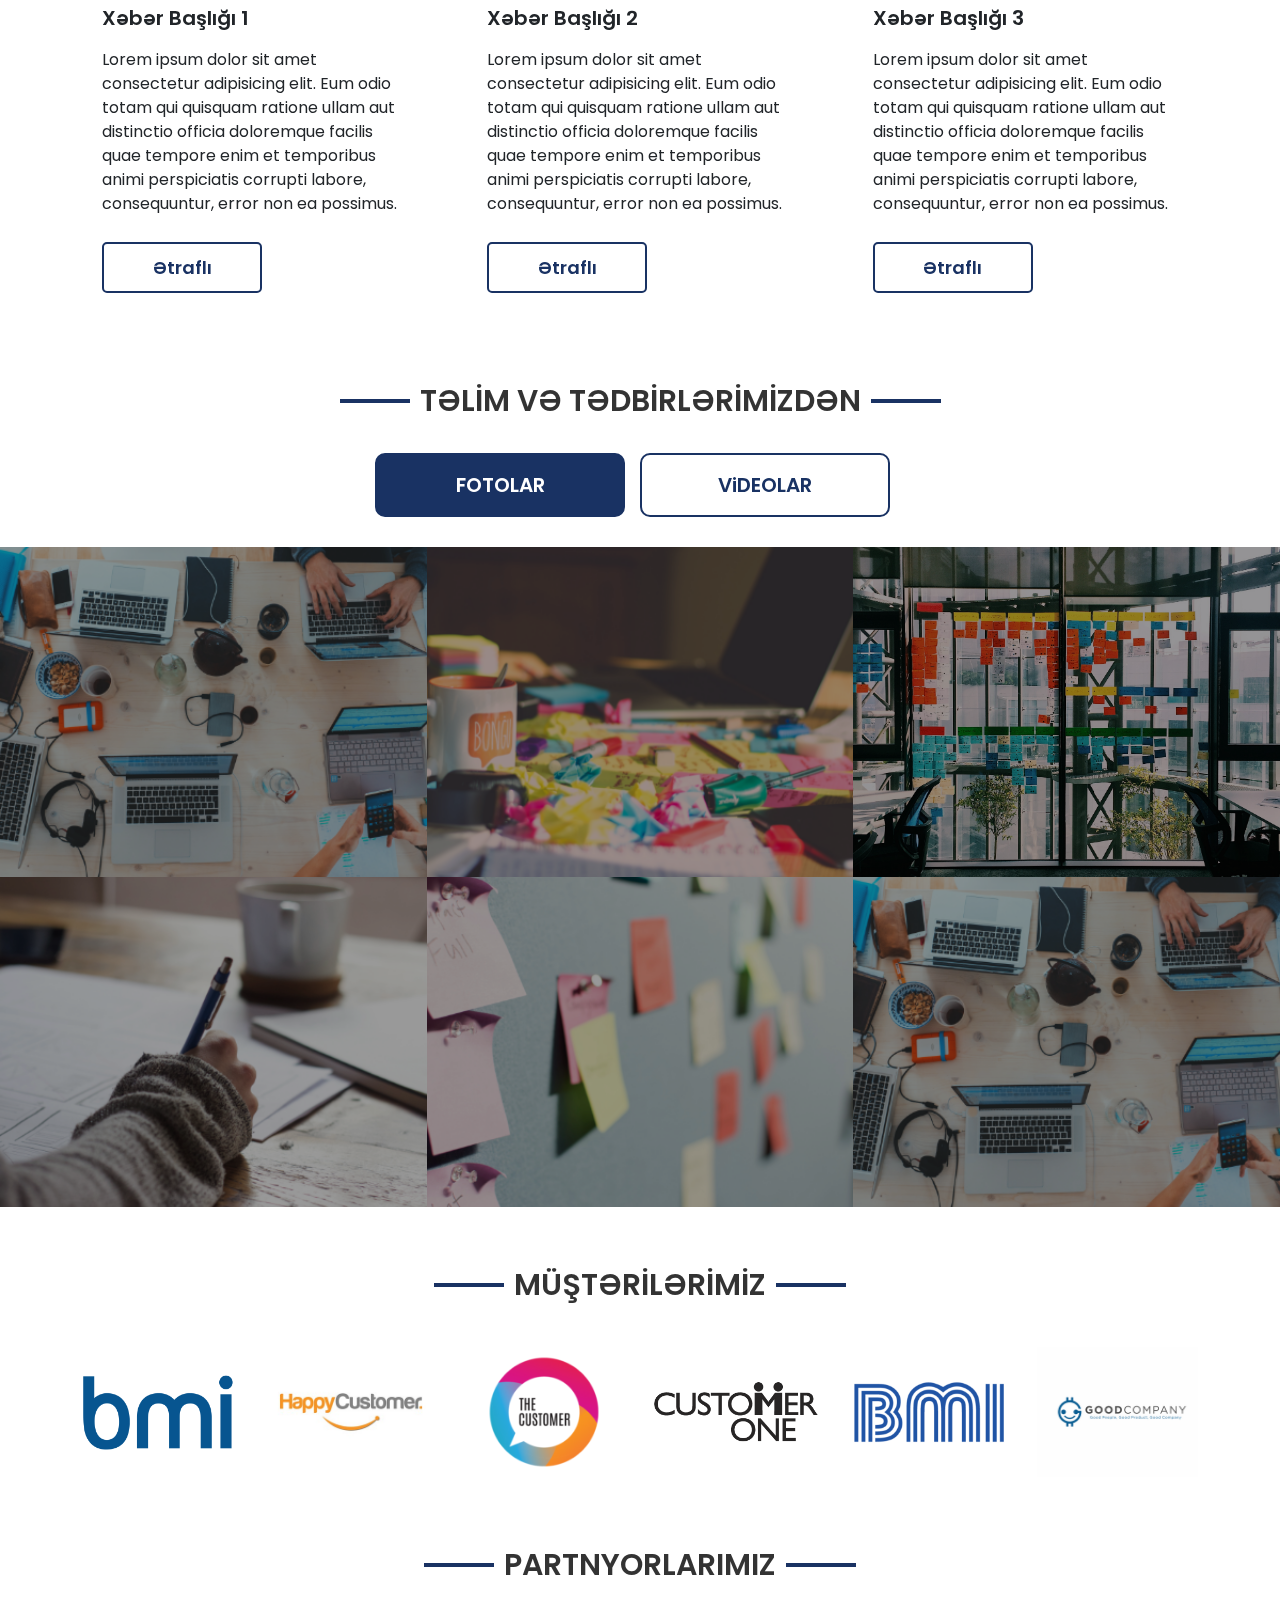
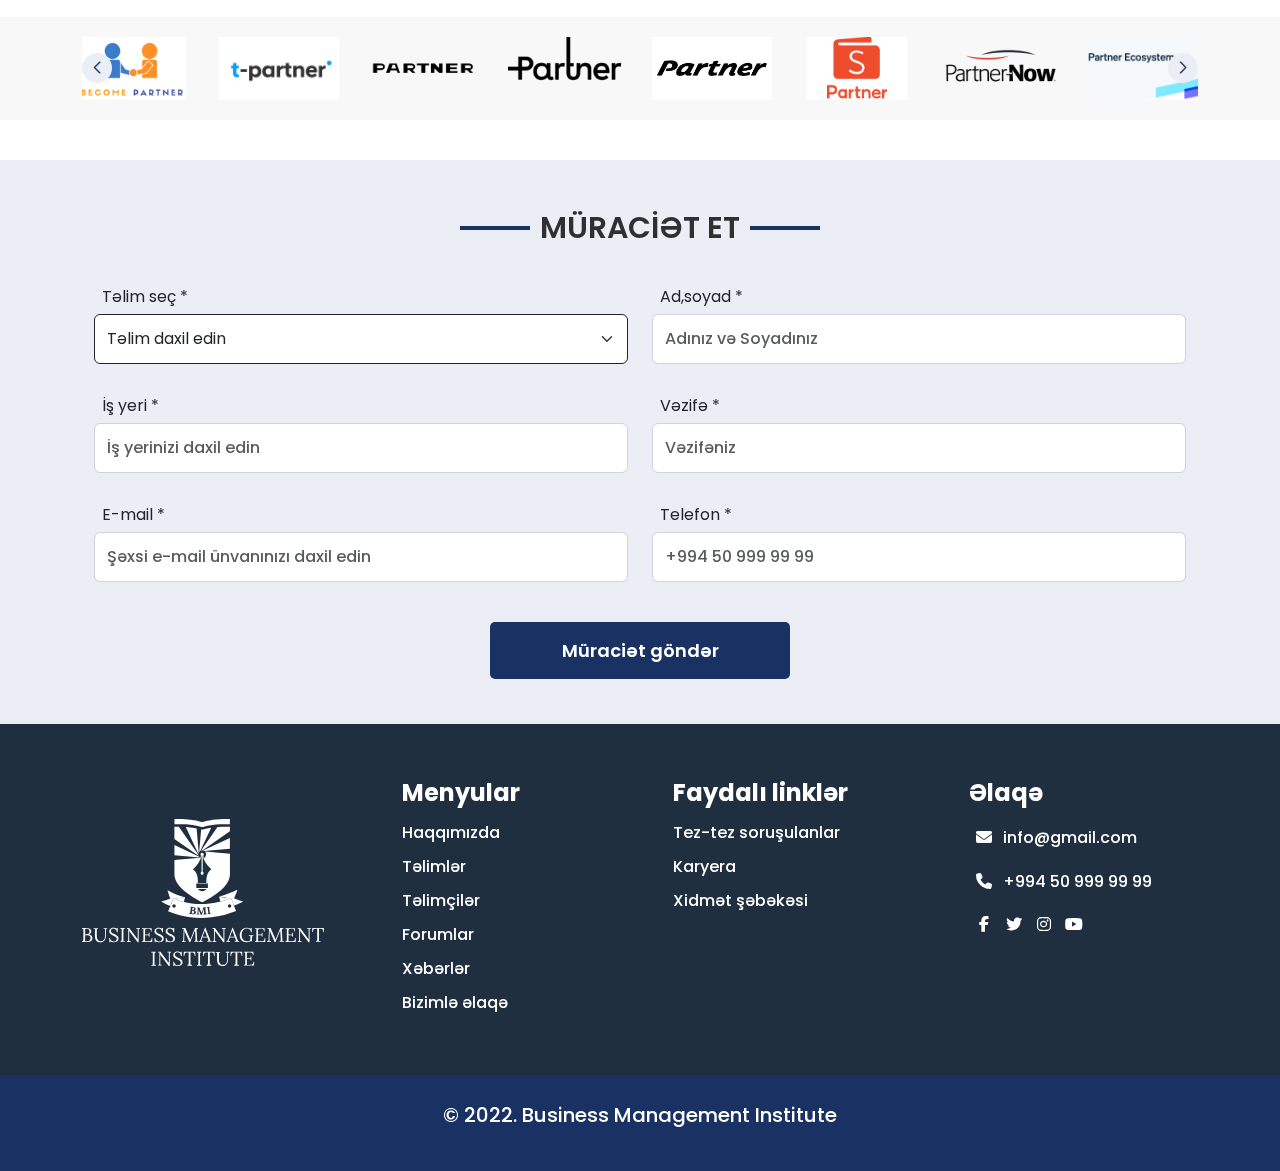
==== commit 2cb2b729: "links-wrapper changed" ====
--- a/index.html
+++ b/index.html
@@ -15,6 +15,9 @@
 </head>
 
 <body>
+    <button class="page-scroll-button">
+        <i class="fa-solid fa-arrow-up"></i>
+    </button>
 
     <header>
         <div class="general-header">
@@ -108,12 +111,12 @@
                         <div class="inner d-flex">
                             <div class="links-wrapper">
                                 <a class="active" href="">Ana Səhifə</a>
-                                <a href="">Haqqımızda</a>
-                                <a href="">Təlimlər</a>
-                                <a href="">Təlimçilər</a>
-                                <a href="">Forumlar</a>
-                                <a href="">Xəbərlər</a>
-                                <a href="">Bizimlə əlaqə</a>
+                                <a href="about.html">Haqqımızda</a>
+                                <a href="trainings.html">Təlimlər</a>
+                                <a href="trainers.html">Təlimçilər</a>
+                                <a href="forms.html">Forumlar</a>
+                                <a href="news.html">Xəbərlər</a>
+                                <a href="contact.html">Bizimlə əlaqə</a>
                             </div>
                         </div>
                     </div>
@@ -134,12 +137,12 @@
             <div class="offcanvas-body">
                 <div class="links-wrapper">
                     <a class="active" href="">Ana Səhifə</a>
-                    <a href="">Haqqımızda</a>
-                    <a href="">Təlimlər</a>
-                    <a href="">Təlimçilər</a>
-                    <a href="">Forumlar</a>
-                    <a href="">Xəbərlər</a>
-                    <a href="">Bizimlə əlaqə</a>
+                    <a href="about.html">Haqqımızda</a>
+                    <a href="trainings.html">Təlimlər</a>
+                    <a href="trainers.html">Təlimçilər</a>
+                    <a href="forms.html">Forumlar</a>
+                    <a href="news.html">Xəbərlər</a>
+                    <a href="contact.html">Bizimlə əlaqə</a>
 
 
                     <a class="collapsed" data-bs-toggle="collapse" href="#collapseExample" role="button"
@@ -487,21 +490,22 @@
                                     <div class="content">
                                         <div class="badge">
                                             <img class="online-icon" src="./bmi-image/training/online-icon.png" alt="">
-                                            <img class="offline-icon" src="./bmi-image/training/offline-icon.png" alt="">
+                                            <img class="offline-icon" src="./bmi-image/training/offline-icon.png"
+                                                alt="">
                                             <span class="offline">offline</span>
                                             <span class="online">online</span>
                                         </div>
                                         <span class="header">Rəhbərlər üçün təlimlər</span>
                                         <span class="training-name">Rəhbərlər üçün maliyyə</span>
                                         <p class="training-text">
-                                            
-                                            Lorem ipsum dolor sit amet consectetur adipisicing elit. 
-                                            Obcaecati eaque ut molestias culpa odio dicta a expedita. 
-                                            Quidem eos omnis saepe eius! Nemo numquam veritatis sed totam 
-                                            accusamus eaque. Fugit non at ipsa sequi eveniet, maxime nesciunt 
-                                            reiciendis, fuga tenetur dolore quae maiores repellat iure voluptatem 
+
+                                            Lorem ipsum dolor sit amet consectetur adipisicing elit.
+                                            Obcaecati eaque ut molestias culpa odio dicta a expedita.
+                                            Quidem eos omnis saepe eius! Nemo numquam veritatis sed totam
+                                            accusamus eaque. Fugit non at ipsa sequi eveniet, maxime nesciunt
+                                            reiciendis, fuga tenetur dolore quae maiores repellat iure voluptatem
                                             quos praesentium tempora. Dolorem.
-                                        
+
                                         </p>
 
                                         <div class="training-buttons">
@@ -526,21 +530,22 @@
                                     <div class="content">
                                         <div class="badge">
                                             <img class="online-icon" src="./bmi-image/training/online-icon.png" alt="">
-                                            <img class="offline-icon" src="./bmi-image/training/offline-icon.png" alt="">
+                                            <img class="offline-icon" src="./bmi-image/training/offline-icon.png"
+                                                alt="">
                                             <span class="offline">offline</span>
                                             <span class="online">online</span>
                                         </div>
                                         <span class="header">Rəhbərlər üçün təlimlər</span>
                                         <span class="training-name">Rəhbərlər üçün maliyyə</span>
                                         <p class="training-text">
-                                            
-                                            Lorem ipsum dolor sit amet consectetur adipisicing elit. 
-                                            Obcaecati eaque ut molestias culpa odio dicta a expedita. 
-                                            Quidem eos omnis saepe eius! Nemo numquam veritatis sed totam 
-                                            accusamus eaque. Fugit non at ipsa sequi eveniet, maxime nesciunt 
-                                            reiciendis, fuga tenetur dolore quae maiores repellat iure voluptatem 
+
+                                            Lorem ipsum dolor sit amet consectetur adipisicing elit.
+                                            Obcaecati eaque ut molestias culpa odio dicta a expedita.
+                                            Quidem eos omnis saepe eius! Nemo numquam veritatis sed totam
+                                            accusamus eaque. Fugit non at ipsa sequi eveniet, maxime nesciunt
+                                            reiciendis, fuga tenetur dolore quae maiores repellat iure voluptatem
                                             quos praesentium tempora. Dolorem.
-                                        
+
                                         </p>
 
                                         <div class="training-buttons">
@@ -1172,7 +1177,7 @@
 
                         <div class="col-12 col-md-6">
                             <div class="form-item">
-                                <label for="user-job-2">Vəzifə*</label>
+                                <label for="user-job-2">Vəzifə *</label>
                                 <input type="text" id="user-job-2" class="form-control" placeholder="Vəzifəniz">
                             </div>
                         </div>
@@ -1207,13 +1212,75 @@
 
     <footer>
         <div class="container">
-            <div class="footer-top">
+            <div class="footer-top d-flex flex-column align-items-center flex-lg-row">
                 <div class="footer-logo">
                     <a href="">
-                        <img src="./bmi-image/logo/SVG/text icon.svg  " alt="">
+                        <img class="w-100" src="./bmi-image/logo/white-logo/text icon.svg" alt="">
                     </a>
                 </div>
-            </div>
+
+                <div class="row w-100">
+                    <div class="col-12 col-md-4 d-flex justify-content-center">
+                        <div class="footer-links d-flex flex-column align-items-center align-items-md-start">
+                            <h4>Menyular</h4>
+                            <a href="about.html">Haqqımızda</a>
+                            <a href="trainings.html">Təlimlər</a>
+                            <a href="trainers.html">Təlimçilər</a>
+                            <a href="forms.html">Forumlar</a>
+                            <a href="news.html">Xəbərlər</a>
+                            <a href="contact.html">Bizimlə əlaqə</a>
+                        </div>
+                    </div>
+
+                    <div class="col-12 col-md-4 d-flex justify-content-center">
+                        <div class="footer-links d-flex flex-column align-items-center align-items-md-start">
+                            <h4>Faydalı linklər</h4>
+                            <a href="">Tez-tez soruşulanlar</a>
+                            <a href="">Karyera</a>
+                            <a href="">Xidmət şəbəkəsi</a>
+                        </div>
+                    </div>
+
+
+                    <div class="col-12 col-md-4 d-flex justify-content-center">
+                        <div class="footer-links d-flex flex-column align-items-center align-items-md-start">
+                            <h4>Əlaqə</h4>
+                            <div class="contact">
+                                <a href="">
+                                    <span>
+                                        <i class="fa-solid fa-envelope"></i>
+                                    </span>
+
+                                    <span>info@gmail.com</span>
+                                </a>
+                            </div>
+
+                            <div class="contact">
+                                <a href="">
+                                    <span>
+                                        <i class="fa-solid fa-phone"></i>
+                                    </span>
+
+                                    <span>+994 50 999 99 99</span>
+                                </a>
+                            </div>
+
+                            <div class="social-icons">
+                                <a href="">
+                                    <i class="fa-brands fa-facebook-f"></i>
+                                </a>
+                                <a href=""><i class="fa-brands fa-twitter"></i></a>
+                                <a href=""><i class="fa-brands fa-instagram"></i></a>
+                                <a href=""><i class="fa-brands fa-youtube"></i></a>
+                            </div>
+                        </div>
+                    </div>
+                </div>
+            </div>
+        </div>
+
+        <div class="footer-bottom">
+            <p>© 2022. Business Management Institute</p>
         </div>
     </footer>
 
--- a/project.css
+++ b/project.css
@@ -37,6 +37,24 @@
     scroll-behavior: smooth;
 }
 
+.page-scroll-button{
+    position: fixed;
+    bottom: 0;
+    right: 0;
+    margin: 30px;
+    width: 40px;
+    height: 40px;
+    display: flex;
+    align-items: center;
+    justify-content: center;
+    background-color: #3D54A1;
+    color: #fff;
+    box-shadow: 0 0 10px #fff;
+    border-radius: 5px;
+    font-size: 20px;
+    z-index: 999;
+}
+
 header {
     width: 100%;
     padding: 10px 0;
@@ -54,13 +72,6 @@
     justify-content: space-between;
     padding: 10px 0;
 }
-
-/* @media only screen and (min-width:992px) {
-    header .top-navbar {
-        justify-content: space-between;
-    }
-    
-} */
 
 
 
@@ -98,7 +109,7 @@
     padding: 15px 0;
 }
 
-header .icons-navbar .social-icons {
+ .social-icons {
     display: flex;
     align-items: center;
     justify-content: center;
@@ -1081,7 +1092,7 @@
     object-fit: contain;
 }
 
-/* section.events .event-card::after .event-button{
+/* section.events .event-button::after {
     content: '';
     position: absolute;
     top: 0;
@@ -1089,21 +1100,22 @@
     width: 100%;
     height: 100%;
     border-radius: 10px;
-    border: 1px solid #fff;
+    border: 1px solid #193263;
     transform: scale(1.3);
     opacity: 0;
     transition: all 0.3s;
 
 }
 
-section.events .event-card:hover .event-button::after {
+section.events .event-button:hover::after {
     transform: scale(1);
     opacity: 1;
 }
 
-section.events .event-card:hover .event-button{
-    color:#fff;
+section.events .event-button:hover{
+    color:#193263;
     transition: all 0.3s;
+    background-color: #fff;
 } */
 
 
@@ -1175,8 +1187,6 @@
     width: 100%;
 }
 
-
-
 section.trainings .trainings-wrapper {
     background-color: #193263;
     padding: 30px 20px;
@@ -1187,9 +1197,6 @@
     flex-direction: column;
 
 }
-
-
-
 
 section.trainings .trainings-card {
     position: relative;
@@ -1634,6 +1641,7 @@
 
 section.gallery .gallery-wrapper {
     width: 100%;
+    display: flex;
     justify-content: center;
     align-items: center;
     margin: 30px 0;
@@ -1880,4 +1888,73 @@
     align-items: center;
     justify-content: center;
     margin-bottom: 15px;
-}+}
+
+footer .footer-logo img{
+    object-fit: contain;
+    color: #fff;
+}
+
+footer .footer-links{
+    padding: 15px 0;
+}
+
+footer .footer-links h4{
+    color: #fff;
+    font-weight: 700
+}
+
+footer .footer-links a{
+    color: #fff;
+    font-weight: 500;
+    margin: 5px 0;
+    font-size: 16px;
+    position: relative;
+}
+
+footer .contact{
+    padding: 10px 0;
+}
+
+footer .contact a span:first-child{
+    padding: 0 7px;
+}
+
+footer  .social-icons a {
+    width: 30px;
+    height: 30px;
+    display: flex;
+    align-items: center;
+    justify-content: center;
+    border-radius: 5px;
+}
+
+ footer .footer-links a::after{
+    content: '';
+    position: absolute;
+    left: 0;
+    bottom: -10%;
+    width: 100%;
+    height: 1px;
+    transition: all .3s;
+    transform: scaleX(0);
+    background-color: transparent;
+}
+footer .footer-links a:hover::after{
+    background-color: #fff;
+    transform: scaleX(1);
+}
+
+footer .footer-bottom{
+    width: 100%;
+    padding: 25px 10px;
+    display: flex;
+    align-items: center;
+    justify-content: center;
+    background-color: #193263;
+    color: #fff;
+    font-size: 20px;
+    text-align: center;
+    font-weight: 500;
+}
+
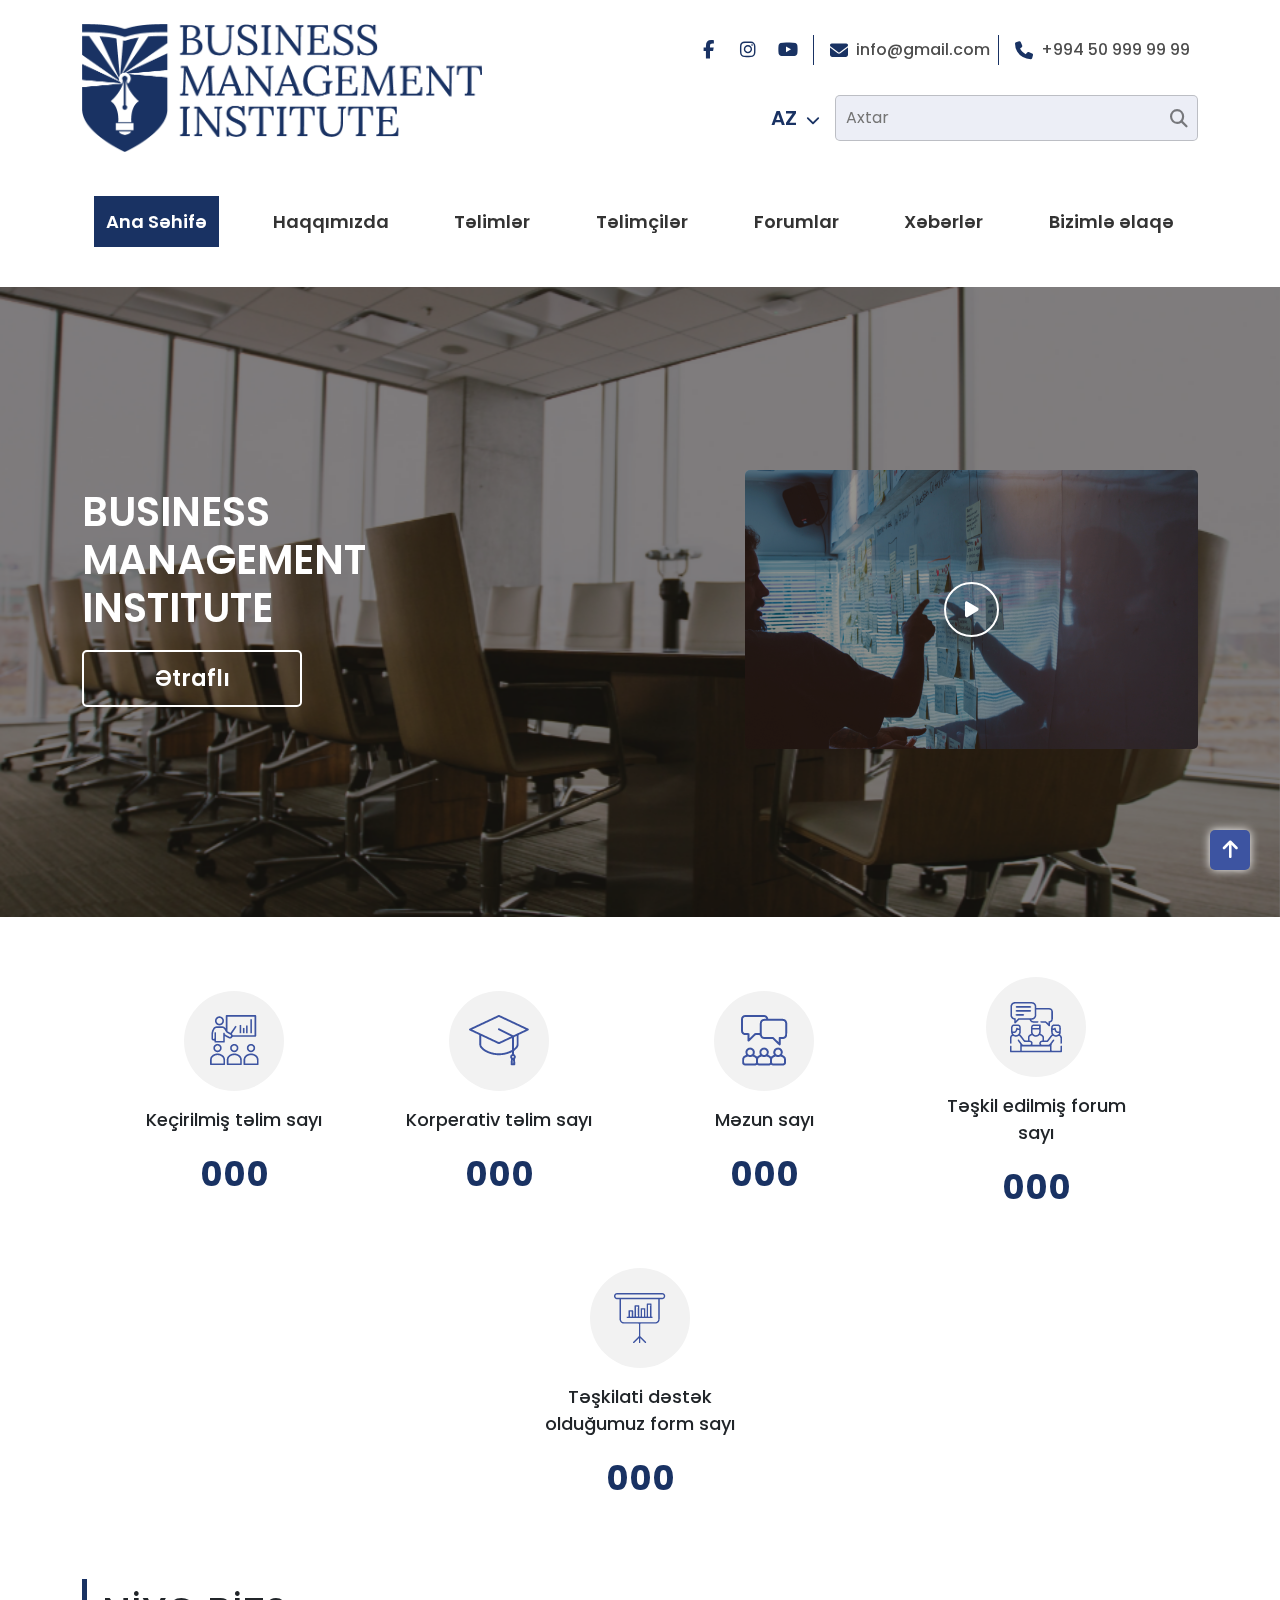
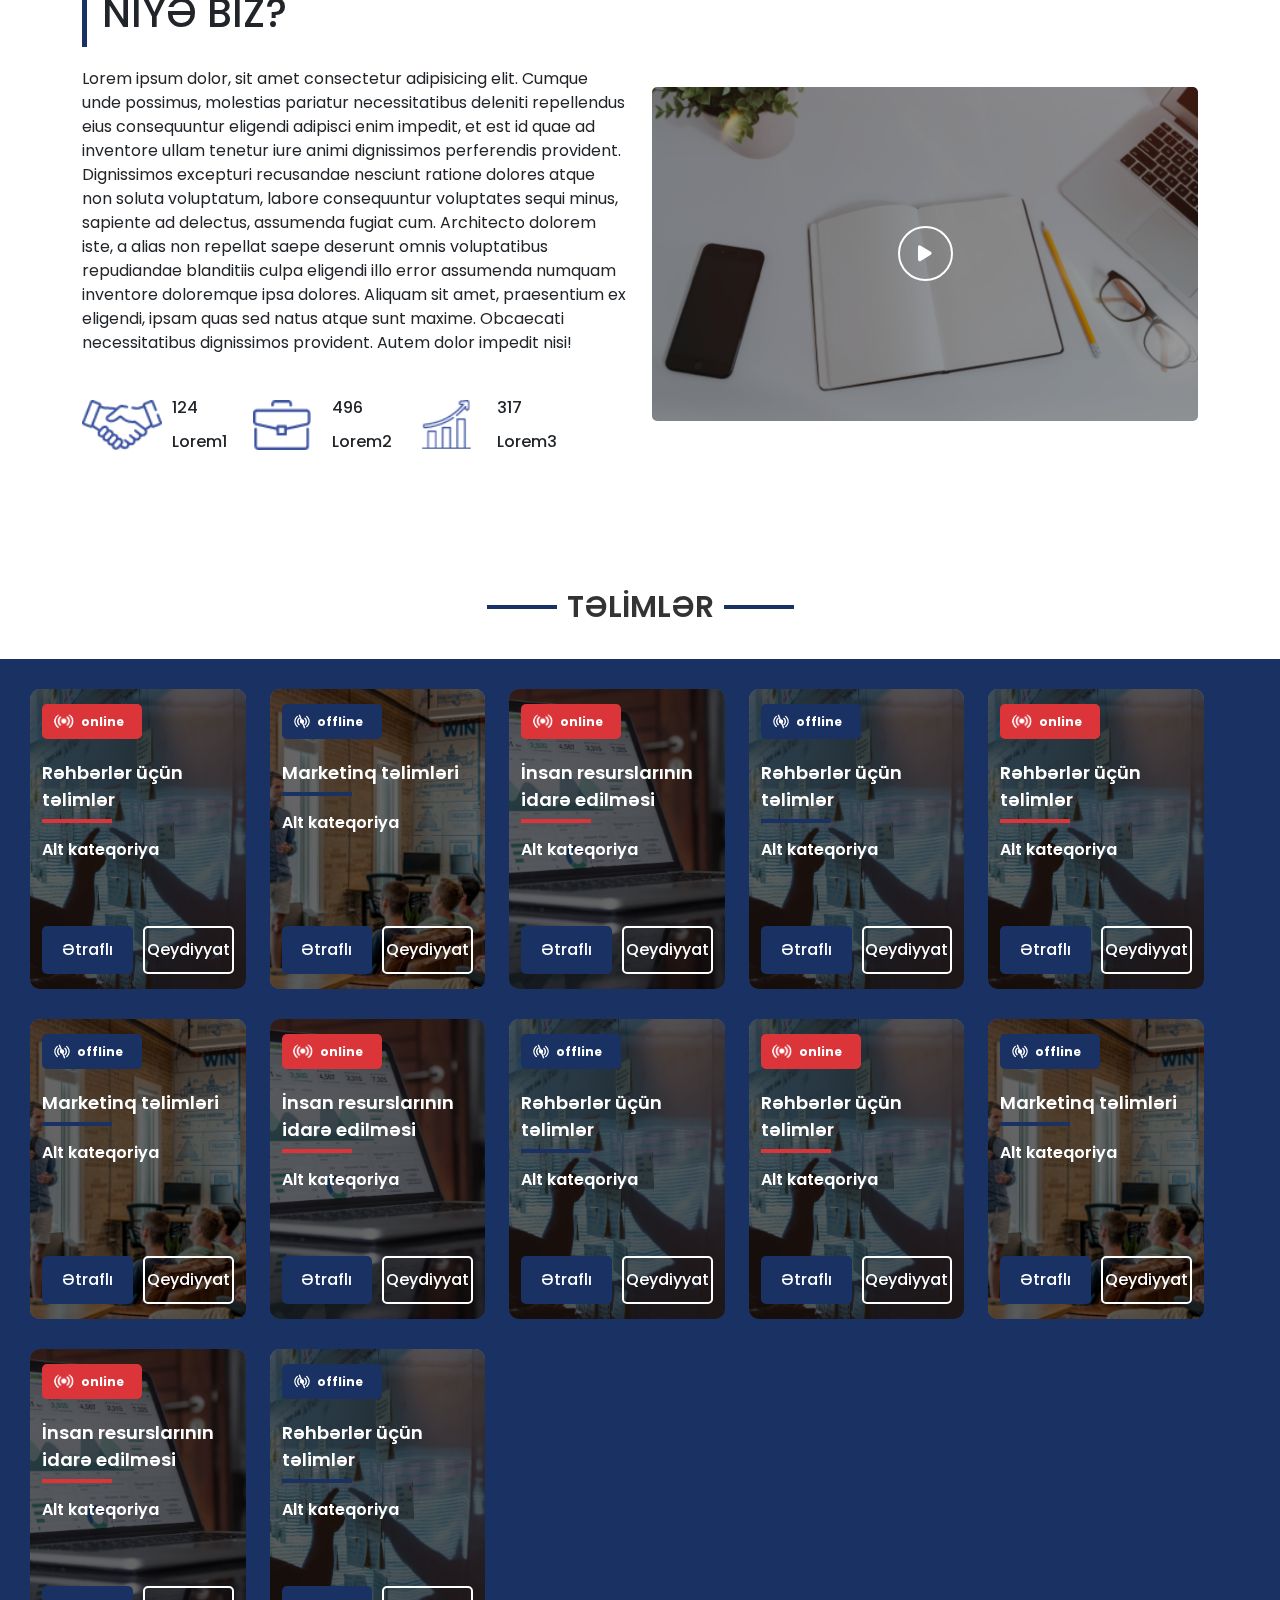
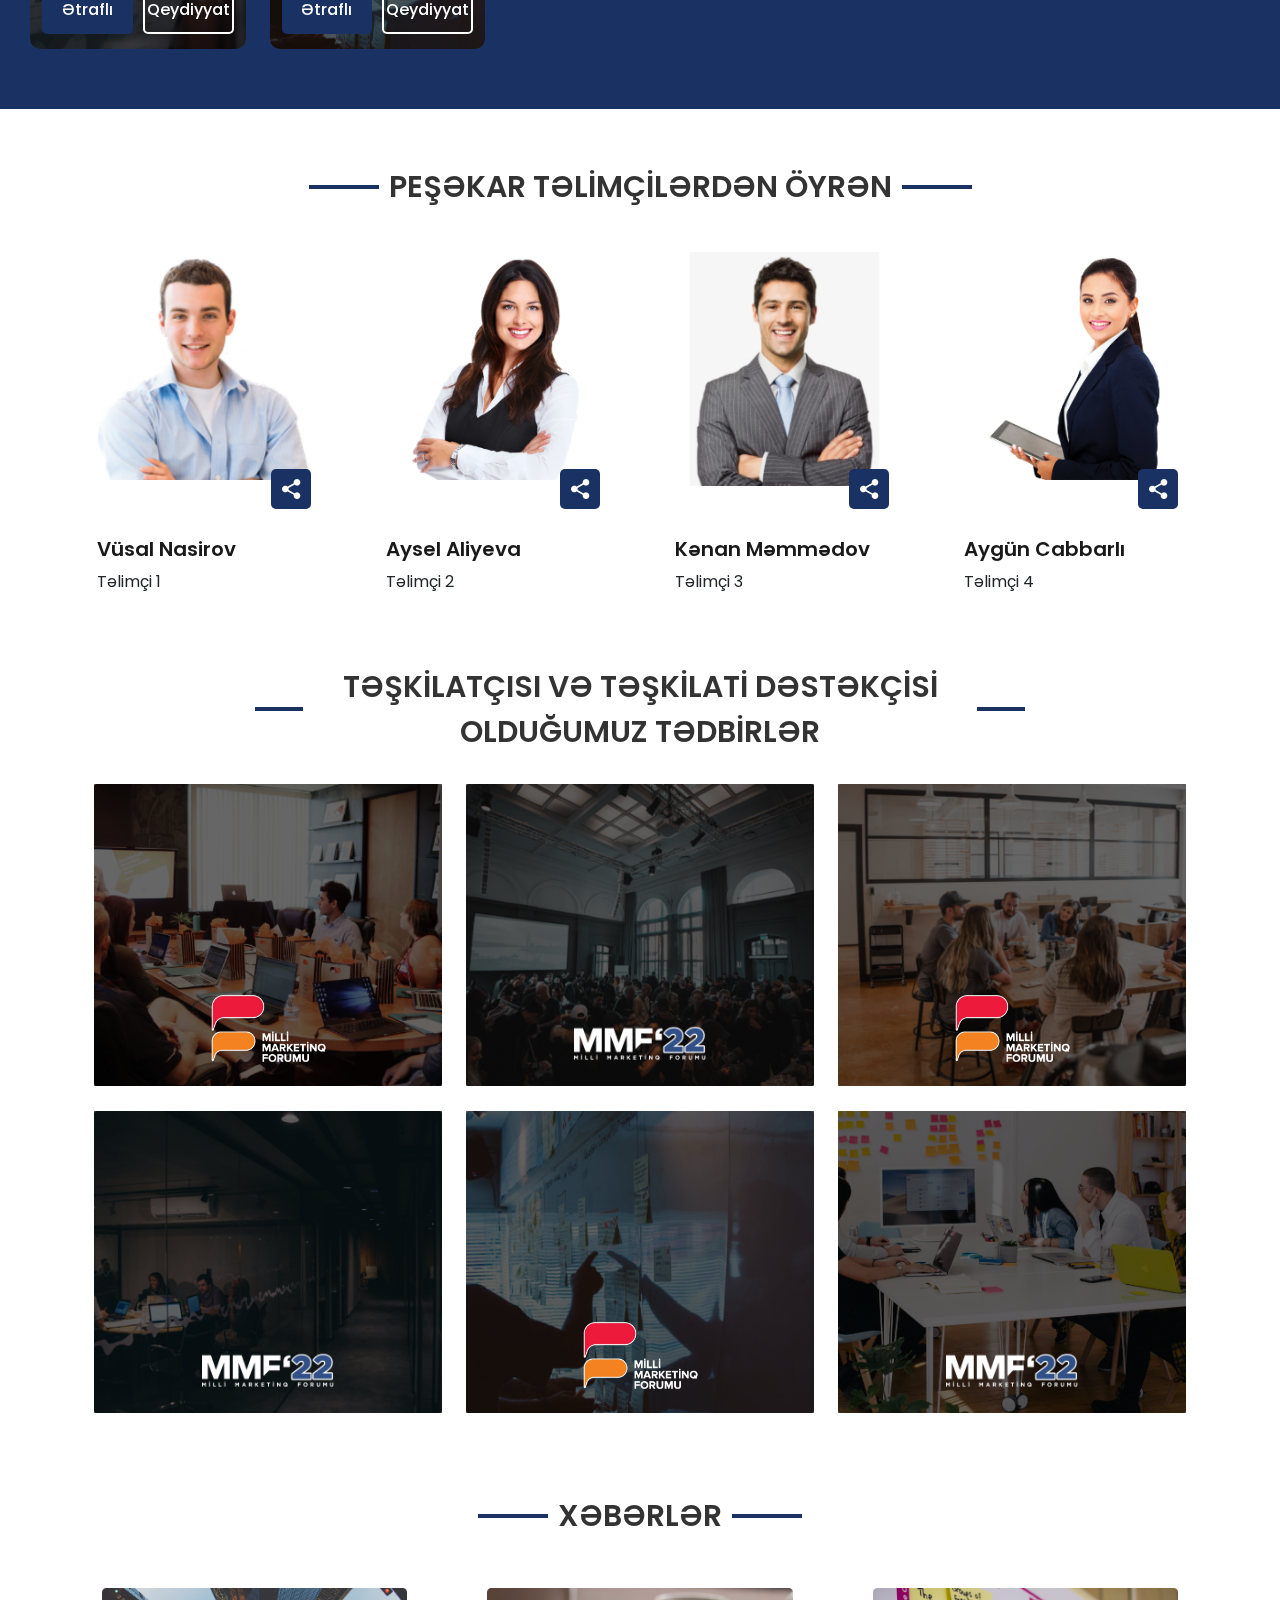
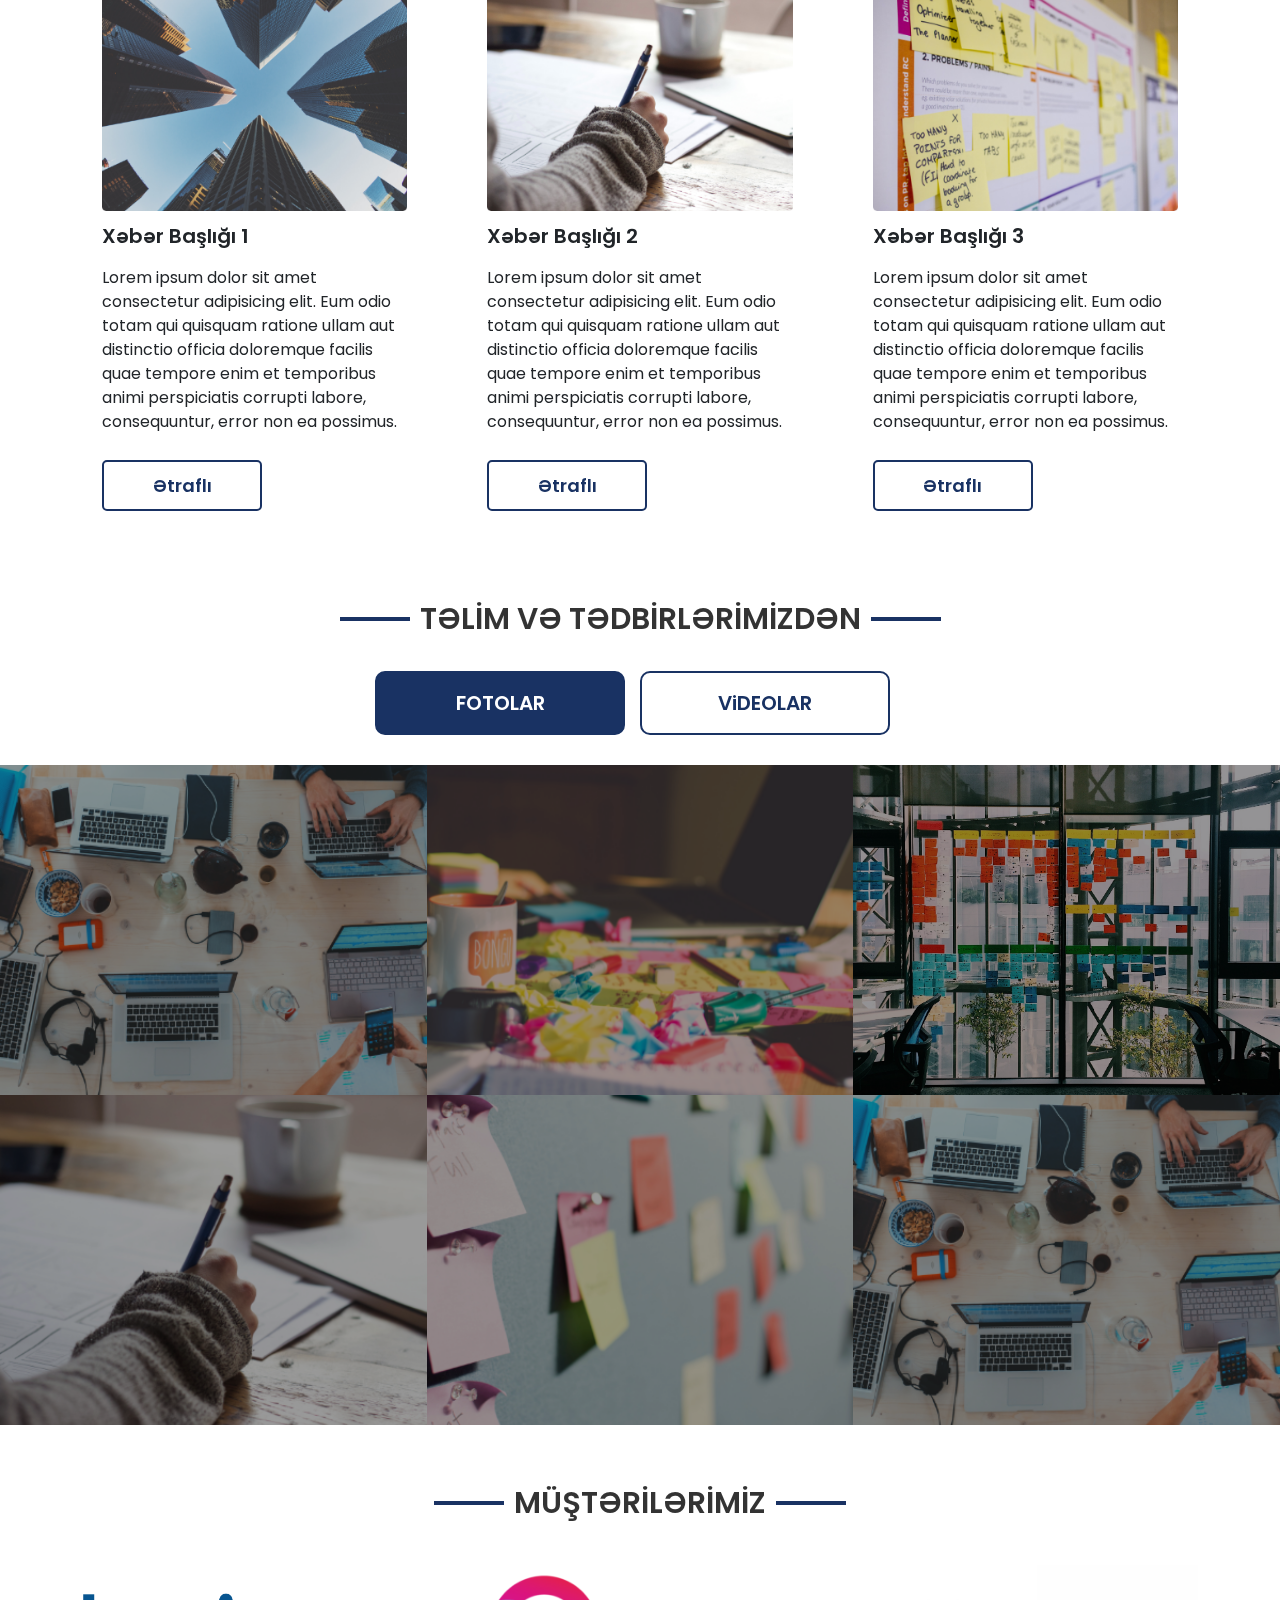
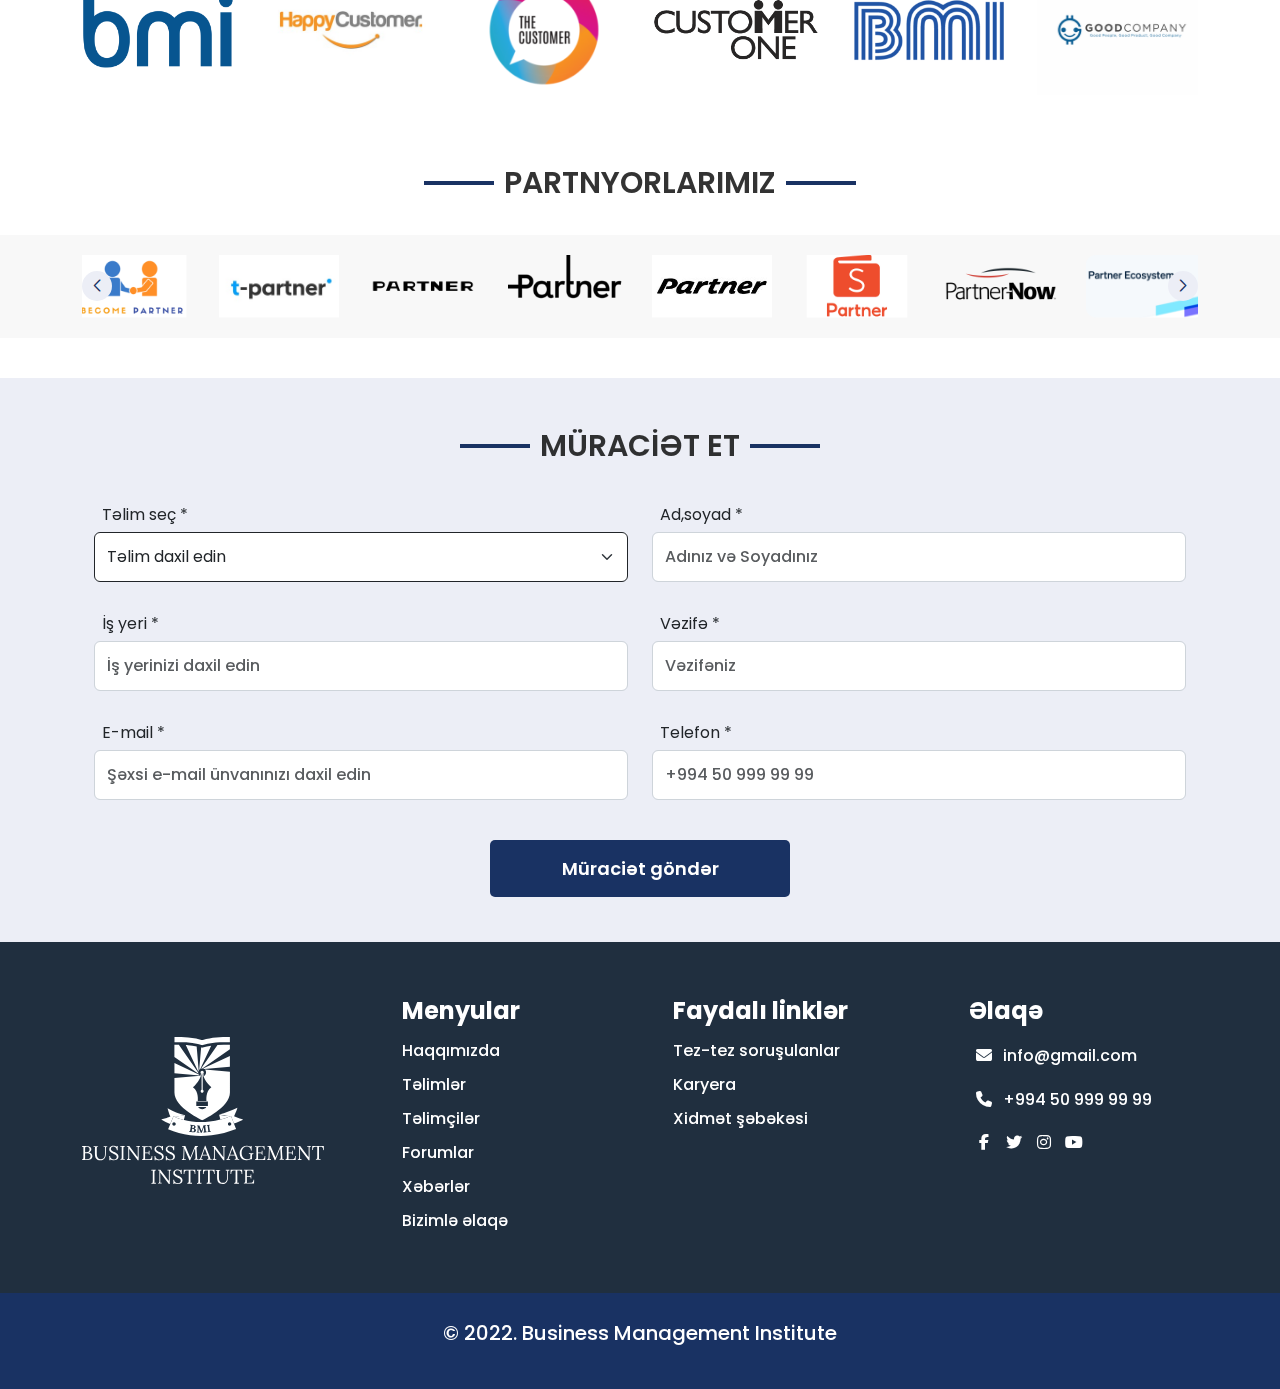
==== commit 12a465ed: "index.html bitdi" ====
--- a/index.html
+++ b/index.html
@@ -2,1311 +2,3809 @@
 <html lang="en">
 
 <head>
-    <meta charset="UTF-8">
-    <meta name="viewport" content="width=device-width, initial-scale=1.0">
-    <title>BMI</title>
-    <link rel="shortcut icon" href="./bmi-image/logo/2x/iconbig.png">
-    <link rel="stylesheet" href="https://cdnjs.cloudflare.com/ajax/libs/font-awesome/6.4.0/css/all.min.css">
-    <link href="https://cdn.jsdelivr.net/npm/bootstrap@5.3.0/dist/css/bootstrap.min.css" rel="stylesheet">
-    <link rel="stylesheet" href="https://cdn.jsdelivr.net/npm/swiper@10/swiper-bundle.min.css" />
-    <link rel="stylesheet" href="https://cdn.jsdelivr.net/npm/@fancyapps/ui@5.0/dist/fancybox/fancybox.css" />
-    <link rel="stylesheet" href="project.css">
+  <meta charset="UTF-8">
+  <meta name="viewport" content="width=device-width, initial-scale=1.0">
+  <title>BMI</title>
+  <link rel="shortcut icon" href="./bmi-image/logo/2x/iconbig.png">
+  <link rel="stylesheet" href="https://cdnjs.cloudflare.com/ajax/libs/font-awesome/6.4.0/css/all.min.css">
+  <link href="https://cdn.jsdelivr.net/npm/bootstrap@5.3.0/dist/css/bootstrap.min.css" rel="stylesheet">
+  <link rel="stylesheet" href="https://cdn.jsdelivr.net/npm/swiper@10/swiper-bundle.min.css" />
+  <link rel="stylesheet" href="https://cdn.jsdelivr.net/npm/@fancyapps/ui@5.0/dist/fancybox/fancybox.css" />
+  <link rel="stylesheet" href="project.css">
 
 </head>
 
 <body>
-    <button class="page-scroll-button">
-        <i class="fa-solid fa-arrow-up"></i>
-    </button>
-
-    <header>
-        <div class="general-header">
-            <div class="container">
-                <div class="top-navbar">
-                    <div class="top-navbar-left">
-                        <a class="header-logo">
-                            <img src="./bmi-image/logo/2x/verticalbig.png" alt="">
-                        </a>
-                    </div>
-                    <div class="top-navbar-right d-none d-lg-flex">
-                        <div class="icons-navbar">
-                            <div class="social-icons">
-                                <a href="">
-                                    <i class="fa-brands fa-facebook-f"></i>
-                                </a>
-
-                                <a href="">
-                                    <i class="fa-brands fa-instagram"></i>
-                                </a>
-
-                                <a href="">
-                                    <i class="fa-brands fa-youtube"></i>
-                                </a>
-                            </div>
-
-                            <div class="contact">
-                                <a href="">
-                                    <span>
-                                        <i class="fa-solid fa-envelope"></i>
-                                    </span>
-                                    <span>info@gmail.com</span>
-                                </a>
-                            </div>
-
-                            <div class="contact">
-                                <a href="">
-                                    <span> <i class="fa-solid fa-phone"></i>
-                                    </span>
-
-                                    <span>
-                                        +994 50 999 99 99
-                                    </span>
-                                </a>
-                            </div>
+  <button class="page-scroll-button">
+    <i class="fa-solid fa-arrow-up"></i>
+  </button>
+
+  <header>
+    <div class="general-header">
+      <div class="container">
+        <div class="top-navbar">
+          <div class="top-navbar-left">
+            <a class="header-logo">
+              <img src="./bmi-image/logo/2x/verticalbig.png" alt="">
+            </a>
+          </div>
+          <div class="top-navbar-right d-none d-lg-flex">
+            <div class="icons-navbar">
+              <div class="social-icons">
+                <a href="">
+                  <i class="fa-brands fa-facebook-f"></i>
+                </a>
+
+                <a href="">
+                  <i class="fa-brands fa-instagram"></i>
+                </a>
+
+                <a href="">
+                  <i class="fa-brands fa-youtube"></i>
+                </a>
+              </div>
+
+              <div class="contact">
+                <a href="">
+                  <span>
+                    <i class="fa-solid fa-envelope"></i>
+                  </span>
+                  <span>info@gmail.com</span>
+                </a>
+              </div>
+
+              <div class="contact">
+                <a href="">
+                  <span> <i class="fa-solid fa-phone"></i>
+                  </span>
+
+                  <span>
+                    +994 50 999 99 99
+                  </span>
+                </a>
+              </div>
+            </div>
+
+            <div class="search-bottom">
+              <div class="lang-dropdown">
+                <div class="dropdown">
+                  <button class="dropdown-button" type="button" data-bs-toggle="dropdown">
+                    <span>AZ</span>
+                    <i class="fa-solid fa-chevron-down"> </i>
+                  </button>
+
+                  <ul class="dropdown-menu">
+                    <a class="dropdown-item" href="/">EN</a>
+                    <a class="dropdown-item" href="/">RU</a>
+                  </ul>
+                </div>
+              </div>
+
+
+              <div class="search-box">
+                <form action="/">
+                  <input type="text" placeholder="Axtar">
+                  <button>
+                    <i class="fa-solid fa-magnifying-glass"></i>
+                  </button>
+                </form>
+              </div>
+
+            </div>
+          </div>
+
+          <div class="mobile-right d-lg-none">
+            <button class="search-button d-lg-none" type="button" data-bs-toggle="offcanvas"
+              data-bs-target="#offcanvasTop"> <i class="fa-solid fa-magnifying-glass"></i>
+
+            </button>
+
+            <button class="menu-button d-lg-none" type="button" data-bs-toggle="offcanvas"
+              data-bs-target="#offcanvasRight"> <i class="fa-solid fa-bars"></i>
+            </button>
+          </div>
+
+        </div>
+
+        <div class="bottom-navbar d-none d-lg-flex">
+          <div class="container">
+            <div class="inner d-flex">
+              <div class="links-wrapper">
+                <a class="active" href="index.html">Ana Səhifə</a>
+                <a href="about.html">Haqqımızda</a>
+                <a href="trainings.html">Təlimlər</a>
+                <a href="trainers.html">Təlimçilər</a>
+                <a href="forms.html">Forumlar</a>
+                <a href="news.html">Xəbərlər</a>
+                <a href="contact.html">Bizimlə əlaqə</a>
+              </div>
+            </div>
+          </div>
+        </div>
+      </div>
+    </div>
+
+    <div class="offcanvas offcanvas-end" tabindex="-1" id="offcanvasRight" aria-labelledby="offcanvasRightLabel">
+      <div class="offcanvas-header">
+        <a class="header-logo" href="">
+          <img src="./bmi-image/logo/white-logo/vertical.svg" alt="">
+        </a>
+
+        <button type="button" class="close-button" data-bs-dismiss="offcanvas">
+          <i class="fa-solid fa-xmark"></i>
+        </button>
+      </div>
+      <div class="offcanvas-body">
+        <div class="links-wrapper">
+          <a class="active" href="index.html">Ana Səhifə</a>
+          <a href="about.html">Haqqımızda</a>
+          <a href="trainings.html">Təlimlər</a>
+          <a href="trainers.html">Təlimçilər</a>
+          <a href="forms.html">Forumlar</a>
+          <a href="news.html">Xəbərlər</a>
+          <a href="contact.html">Bizimlə əlaqə</a>
+
+
+          <a class="collapsed" data-bs-toggle="collapse" href="#collapseExample" role="button" aria-expanded="false">
+            AZ
+          </a>
+
+          <div class="collapse" id="collapseExample">
+            <div class="links-wrapper">
+              <a href="">EN</a>
+              <a href="">RU</a>
+            </div>
+          </div>
+        </div>
+
+        <div class="icons-wrapper">
+          <div class="contact-icons">
+            <a href="">
+              <span>
+                <i class="fa-solid fa-envelope"></i>
+              </span>
+              <span>
+                info@gmail.com
+              </span>
+            </a>
+
+            <a href="">
+              <span>
+                <i class="fa-solid fa-phone"></i>
+              </span>
+              <span>
+                +994 50 999 99 99
+              </span>
+            </a>
+          </div>
+
+          <div class="social-icons">
+            <a href="">
+              <i class="fa-brands fa-facebook-f"></i>
+            </a>
+
+            <a href="">
+              <i class="fa-brands fa-instagram"></i>
+            </a>
+
+            <a href="">
+              <i class="fa-brands fa-youtube"></i>
+            </a>
+          </div>
+        </div>
+
+
+
+      </div>
+    </div>
+
+    <div class="offcanvas offcanvas-top" tabindex="-1" id="offcanvasTop" aria-labelledby="offcanvasTopLabel">
+      <div class="offcanvas-body">
+        <div class="container">
+          <div class="row">
+            <div class="col-10">
+              <div class="search-input">
+                <input type="text" class="form-control" placeholder="Axtar">
+                <button><i class="fa-solid fa-magnifying-glass"></i></button>
+              </div>
+
+            </div>
+
+            <div class="col-2">
+              <button type="button" class="close-button" data-bs-dismiss="offcanvas">
+                <i class="fa-solid fa-xmark"></i>
+              </button>
+            </div>
+          </div>
+        </div>
+      </div>
+    </div>
+  </header>
+
+  <main>
+
+    <section class="banner">
+      <div class="swiper banner-swiper">
+        <div class="swiper-wrapper">
+          <div class="swiper-slide">
+            <img src="./bmi-image/banner-swiper/img-1.png" alt="">
+          </div>
+          <div class="swiper-slide">
+            <img src="./bmi-image/banner-swiper/img-2.png" alt="">
+          </div>
+        </div>
+      </div>
+
+      <div class="content">
+        <div class="container">
+          <div class="content-wrapper">
+            <div class="content-left">
+              <h1>
+                Business <br>
+                Management <br>
+                Institute
+              </h1>
+
+              <a href="" class="banner-button">
+                Ətraflı
+              </a>
+            </div>
+
+            <div class="content-right">
+              <div class="video-wrapper">
+                <div class="video-poster">
+                  <img src="./bmi-image/banner-swiper/video-poster.png" alt="">
+                </div>
+
+                <div class="hover">
+                  <a href="./bmi-image/banner-swiper/video-poster.png" class="play-button" data-fancybox="bann">
+                    <i class="fa-solid fa-play"></i>
+                  </a>
+                </div>
+              </div>
+            </div>
+          </div>
+        </div>
+      </div>
+    </section>
+
+    <section class="counter">
+      <div class="container">
+        <div class="counters-wrapper">
+          <div class="item">
+            <div class="image">
+              <img src="./bmi-image/small-image/img-1.png" alt="">
+            </div>
+            <div class="name">
+              <p>Keçirilmiş təlim sayı</p>
+              <span class="counter-span" data-val="500">
+                000
+              </span>
+            </div>
+
+          </div>
+
+
+          <div class="item">
+            <div class="image">
+              <img src="./bmi-image/small-image/img-3.png" alt="">
+            </div>
+            <div class="name">
+              <p>Korperativ təlim sayı</p>
+              <span class="counter-span" data-val="43">
+                000
+              </span>
+            </div>
+
+          </div>
+
+          <div class="item">
+            <div class="image">
+              <img src="./bmi-image/small-image/img-4.png" alt="">
+            </div>
+            <div class="name">
+              <p>Məzun sayı</p>
+              <span class="counter-span" data-val="7000">
+                000
+              </span>
+            </div>
+
+          </div>
+
+          <div class="item">
+            <div class="image">
+              <img src="./bmi-image/small-image/img-5.png" alt="">
+            </div>
+            <div class="name">
+              <p>Təşkil edilmiş forum sayı</p>
+              <span class="counter-span" data-val="3">
+                000
+              </span>
+            </div>
+
+          </div>
+
+
+          <div class="item">
+            <div class="image">
+              <img src="./bmi-image/small-image/img-2.png" alt="">
+            </div>
+            <div class="name">
+              <p>Təşkilati dəstək olduğumuz form sayı</p>
+              <span class="counter-span" data-val="500">
+                000
+              </span>
+            </div>
+
+          </div>
+        </div>
+      </div>
+    </section>
+
+    <section class="why-us">
+      <div class="container">
+        <div class="row">
+          <div class="col-12 col-xl-6">
+            <div class="content">
+              <h1> Nİyə bİz?</h1>
+
+              <p>
+
+                Lorem ipsum dolor, sit amet consectetur adipisicing elit.
+                Cumque unde possimus, molestias pariatur necessitatibus deleniti
+                repellendus eius consequuntur eligendi adipisci enim impedit, et est
+                id quae ad inventore ullam tenetur iure animi dignissimos perferendis provident.
+                Dignissimos excepturi recusandae nesciunt ratione dolores atque non soluta voluptatum,
+                labore consequuntur voluptates sequi minus, sapiente ad delectus, assumenda fugiat cum.
+                Architecto dolorem iste, a alias non repellat saepe deserunt omnis voluptatibus
+                repudiandae
+                blanditiis culpa eligendi illo error assumenda numquam inventore doloremque ipsa
+                dolores.
+                Aliquam sit amet, praesentium ex eligendi, ipsam quas sed natus atque sunt maxime.
+                Obcaecati necessitatibus dignissimos provident. Autem dolor impedit nisi!
+
+              </p>
+
+              <div class="small-images">
+                <div class="item">
+                  <img src="./bmi-image/about/small-image/img-1.png" alt="">
+
+                  <div class="label">
+                    <span>124</span>
+                    <span>Lorem1</span>
+                  </div>
+                </div>
+
+                <div class="item">
+                  <img src="./bmi-image/about/small-image/img-2.png" alt="">
+
+                  <div class="label">
+                    <span>496</span>
+                    <span>Lorem2</span>
+                  </div>
+                </div>
+
+                <div class="item">
+                  <img src="./bmi-image/about/small-image/img-3.png" alt="">
+
+                  <div class="label">
+                    <span>317</span>
+                    <span>Lorem3</span>
+                  </div>
+                </div>
+              </div>
+            </div>
+          </div>
+
+          <div class="col-12 col-xl-6 col-center">
+            <div class="video-wrapper">
+              <div class="video-poster">
+                <img src="./bmi-image/about/about-image.png" alt="">
+              </div>
+
+              <div class="hover">
+                <a href="./bmi-image/about/about-image.png" data-fancybox="" class="play-button">
+                  <i class="fa-solid fa-play"></i>
+                </a>
+              </div>
+            </div>
+          </div>
+        </div>
+      </div>
+    </section>
+
+    <section class="trainings">
+      <div class="section-header">
+        <div class="blue-line"></div>
+        <span class="header">TƏLİMLƏR</span>
+        <div class="blue-line"></div>
+      </div>
+
+      <div class="training-gridder">
+        <div class="grid-item" data-id="0">
+          <div class="trainings-card">
+            <div class="trainings-image">
+              <img src="bmi-image/training/img-1.png" alt="" />
+              <div class="black-hover"></div>
+              <div class="content">
+                <div class="header">
+                  <div class="badge">
+                    <img src="bmi-image/training/online-icon.png" class="online-icon" alt="" />
+                    <img src="bmi-image/training/offline-icon.png" class="offline-icon" alt="" />
+                    <div class="onoffspan">
+                      <span class="online-span">online</span>
+                      <span class="offline-span">offline</span>
+                    </div>
+                  </div>
+                  <span class="name">Rəhbərlər üçün təlimlər</span>
+                  <span class="type">Alt kateqoriya</span>
+                </div>
+                <div class="footer">
+                  <button class="details">Ətraflı</button>
+                  <button class="register">Qeydiyyat</button>
+                </div>
+              </div>
+            </div>
+          </div>
+        </div>
+        <div class="grid-content" data-id="0">
+          <div class="gridder-navigation-button">
+            <button type="button" class="button-close">
+              <i class="fa-solid fa-xmark"></i>
+            </button>
+          </div>
+          <div class="swiper trainings-swiper">
+            <div class="swiper-wrapper">
+              <div class="swiper-slide">
+                <div class="row training-card">
+                  <div class="col-12 col-lg-5 col-center">
+                    <div class="image">
+                      <img src="bmi-image/training/img-1.png" alt="" />
+                    </div>
+                  </div>
+                  <div class="col-12 col-lg-7 col-center">
+                    <div class="content">
+                      <div class="badge">
+                        <img src="bmi-image/training/online-icon.png" class="online-icon" alt="" />
+                        <span class="online-span">online</span>
+                      </div>
+                      <span class="header-span">Rəhbərlər üçün təlimlər 1</span>
+                      <span class="training-name">Rəhbərlər üçün maliyyə</span>
+                      <p class="training-text">
+                        Lorem ipsum dolor sit amet consectetur adipisicing
+                        elit. Obcaecati eaque ut molestias culpa odio dicta a
+                        expedita. Quidem eos omnis saepe eius! Nemo numquam
+                        veritatis sed totam accusamus eaque. Fugit non at ipsa
+                        sequi eveniet, maxime nesciunt reiciendis, fuga
+                        tenetur dolore quae maiores repellat iure voluptatem
+                        quos praesentium tempora. Dolorem.
+                      </p>
+                      <div class="training-buttons">
+                        <a href="#" class="details">Ətraflı</a>
+                        <a href="#" class="register">Qeydiyyat</a>
+                      </div>
+                    </div>
+                  </div>
+                </div>
+              </div>
+              <div class="swiper-slide">
+                <div class="row training-card">
+                  <div class="col-12 col-lg-5 col-center">
+                    <div class="image">
+                      <img src="bmi-image/training/img-1.png" alt="" />
+                    </div>
+                  </div>
+                  <div class="col-12 col-lg-7 col-center">
+                    <div class="content">
+                      <div class="badge">
+                        <img src="bmi-image/training/online-icon.png" class="online-icon" alt="" />
+                        <span class="online-span">online</span>
+                      </div>
+                      <span class="header-span">Rəhbərlər üçün təlimlər</span>
+                      <span class="training-name">Rəhbərlər üçün maliyyə</span>
+                      <p class="training-text">
+                        Lorem ipsum dolor sit amet consectetur adipisicing
+                        elit. Obcaecati eaque ut molestias culpa odio dicta a
+                        expedita. Quidem eos omnis saepe eius! Nemo numquam
+                        veritatis sed totam accusamus eaque. Fugit non at ipsa
+                        sequi eveniet, maxime nesciunt reiciendis, fuga
+                        tenetur dolore quae maiores repellat iure voluptatem
+                        quos praesentium tempora. Dolorem.
+                      </p>
+                      <div class="training-buttons">
+                        <a href="#" class="details">Ətraflı</a>
+                        <a href="#" class="register">Qeydiyyat</a>
+                      </div>
+                    </div>
+                  </div>
+                </div>
+              </div>
+              <div class="swiper-slide">
+                <div class="row training-card">
+                  <div class="col-12 col-lg-5 col-center">
+                    <div class="image">
+                      <img src="bmi-image/training/img-1.png" alt="" />
+                    </div>
+                  </div>
+                  <div class="col-12 col-lg-7 col-center">
+                    <div class="content">
+                      <div class="badge">
+                        <img src="bmi-image/training/online-icon.png" class="online-icon" alt="" />
+                        <span class="online-span">online</span>
+                      </div>
+                      <span class="header-span">Rəhbərlər üçün təlimlər</span>
+                      <span class="training-name">Rəhbərlər üçün maliyyə</span>
+                      <p class="training-text">
+                        Lorem ipsum dolor sit amet consectetur adipisicing
+                        elit. Obcaecati eaque ut molestias culpa odio dicta a
+                        expedita. Quidem eos omnis saepe eius! Nemo numquam
+                        veritatis sed totam accusamus eaque. Fugit non at ipsa
+                        sequi eveniet, maxime nesciunt reiciendis, fuga
+                        tenetur dolore quae maiores repellat iure voluptatem
+                        quos praesentium tempora. Dolorem.
+                      </p>
+                      <div class="training-buttons">
+                        <a href="#" class="details">Ətraflı</a>
+                        <a href="#" class="register">Qeydiyyat</a>
+                      </div>
+                    </div>
+                  </div>
+                </div>
+              </div>
+              <div class="swiper-slide">
+                <div class="row training-card">
+                  <div class="col-12 col-lg-5 col-center">
+                    <div class="image">
+                      <img src="bmi-image/training/img-1.png" alt="" />
+                    </div>
+                  </div>
+                  <div class="col-12 col-lg-7 col-center">
+                    <div class="content">
+                      <div class="badge">
+                        <img src="bmi-image/training/online-icon.png" class="online-icon" alt="" />
+                        <span class="online-span">online</span>
+                      </div>
+                      <span class="header-span">Rəhbərlər üçün təlimlər</span>
+                      <span class="training-name">Rəhbərlər üçün maliyyə</span>
+                      <p class="training-text">
+                        Lorem ipsum dolor sit amet consectetur adipisicing
+                        elit. Obcaecati eaque ut molestias culpa odio dicta a
+                        expedita. Quidem eos omnis saepe eius! Nemo numquam
+                        veritatis sed totam accusamus eaque. Fugit non at ipsa
+                        sequi eveniet, maxime nesciunt reiciendis, fuga
+                        tenetur dolore quae maiores repellat iure voluptatem
+                        quos praesentium tempora. Dolorem.
+                      </p>
+                      <div class="training-buttons">
+                        <a href="#" class="details">Ətraflı</a>
+                        <a href="#" class="register">Qeydiyyat</a>
+                      </div>
+                    </div>
+                  </div>
+                </div>
+              </div>
+              <div class="swiper-slide">
+                <div class="row training-card">
+                  <div class="col-12 col-lg-5 col-center">
+                    <div class="image">
+                      <img src="bmi-image/training/img-1.png" alt="" />
+                    </div>
+                  </div>
+                  <div class="col-12 col-lg-7 col-center">
+                    <div class="content">
+                      <div class="badge">
+                        <img src="bmi-image/training/online-icon.png" class="online-icon" alt="" />
+                        <span class="online-span">online</span>
+                      </div>
+                      <span class="header-span">Rəhbərlər üçün təlimlər</span>
+                      <span class="training-name">Rəhbərlər üçün maliyyə</span>
+                      <p class="training-text">
+                        Lorem ipsum dolor sit amet consectetur adipisicing
+                        elit. Obcaecati eaque ut molestias culpa odio dicta a
+                        expedita. Quidem eos omnis saepe eius! Nemo numquam
+                        veritatis sed totam accusamus eaque. Fugit non at ipsa
+                        sequi eveniet, maxime nesciunt reiciendis, fuga
+                        tenetur dolore quae maiores repellat iure voluptatem
+                        quos praesentium tempora. Dolorem.
+                      </p>
+                      <div class="training-buttons">
+                        <a href="#" class="details">Ətraflı</a>
+                        <a href="#" class="register">Qeydiyyat</a>
+                      </div>
+                    </div>
+                  </div>
+                </div>
+              </div>
+            </div>
+            <div class="swiper-pagination"></div>
+            <div class="swiper-button-prev"></div>
+            <div class="swiper-button-next"></div>
+            <div class="t-control-buttons">
+              <div class="swiper-button-prev training-control">
+                <i class="fa-solid fa-arrow-left"></i>
+                <span>Əvvəlki təlim</span>
+              </div>
+              <div class="swiper-button-next training-control">
+                <span>Sonrakı təlim</span>
+                <i class="fa-solid fa-arrow-right"></i>
+              </div>
+            </div>
+          </div>
+        </div>
+        <div class="grid-item" data-id="1">
+          <div class="trainings-card offline">
+            <div class="trainings-image">
+              <img src="bmi-image/training/img-2.png" alt="" />
+              <div class="black-hover"></div>
+              <div class="content">
+                <div class="header">
+                  <div class="badge">
+                    <img src="bmi-image/training/online-icon.png" class="online-icon" alt="" />
+                    <img src="bmi-image/training/offline-icon.png" class="offline-icon" alt="" />
+                    <div class="onoffspan">
+                      <span class="online-span">online</span>
+                      <span class="offline-span">offline</span>
+                    </div>
+                  </div>
+                  <span class="name">Marketinq təlimləri</span>
+                  <span class="type">Alt kateqoriya</span>
+                </div>
+                <div class="footer">
+                  <button class="details">Ətraflı</button>
+                  <button class="register">Qeydiyyat</button>
+                </div>
+              </div>
+            </div>
+          </div>
+        </div>
+        <div class="grid-content" data-id="1">
+          <div class="gridder-navigation-button">
+            <button type="button" class="button-close">
+              <i class="fa-solid fa-xmark"></i>
+            </button>
+          </div>
+          <div class="swiper trainings-swiper">
+            <div class="swiper-wrapper">
+              <div class="swiper-slide">
+                <div class="row training-card offline">
+                  <div class="col-12 col-lg-5 col-center">
+                    <div class="image">
+                      <img src="bmi-image/training/img-2.png" alt="" />
+                    </div>
+                  </div>
+                  <div class="col-12 col-lg-7 col-center">
+                    <div class="content">
+                      <div class="badge">
+                        <img src="bmi-image/training/online-icon.png" class="online-icon" alt="" />
+                        <img src="bmi-image/training/offline-icon.png" class="offline-icon" alt="" />
+                        <div class="onoffspan">
+                          <span class="online-span">online</span>
+                          <span class="offline-span">offline</span>
                         </div>
-
-                        <div class="search-bottom">
-                            <div class="lang-dropdown">
-                                <div class="dropdown">
-                                    <button class="dropdown-button" type="button" data-bs-toggle="dropdown">
-                                        <span>AZ</span>
-                                        <i class="fa-solid fa-chevron-down"> </i>
-                                    </button>
-
-                                    <ul class="dropdown-menu">
-                                        <a class="dropdown-item" href="/">EN</a>
-                                        <a class="dropdown-item" href="/">RU</a>
-                                    </ul>
-                                </div>
-                            </div>
-
-
-                            <div class="search-box">
-                                <form action="/">
-                                    <input type="text" placeholder="Axtar">
-                                    <button>
-                                        <i class="fa-solid fa-magnifying-glass"></i>
-                                    </button>
-                                </form>
-                            </div>
-
+                      </div>
+                      <span class="header-span">Marketinq təlimləri 2</span>
+                      <span class="training-name">Rəhbərlər üçün maliyyə</span>
+                      <p class="training-text">
+                        Lorem ipsum dolor sit amet consectetur adipisicing
+                        elit. Obcaecati eaque ut molestias culpa odio dicta a
+                        expedita. Quidem eos omnis saepe eius! Nemo numquam
+                        veritatis sed totam accusamus eaque. Fugit non at ipsa
+                        sequi eveniet, maxime nesciunt reiciendis, fuga
+                        tenetur dolore quae maiores repellat iure voluptatem
+                        quos praesentium tempora. Dolorem.
+                      </p>
+                      <div class="training-buttons">
+                        <a href="#" class="details">Ətraflı</a>
+                        <a href="#" class="register">Qeydiyyat</a>
+                      </div>
+                    </div>
+                  </div>
+                </div>
+              </div>
+              <div class="swiper-slide">
+                <div class="row training-card offline">
+                  <div class="col-12 col-lg-5 col-center">
+                    <div class="image">
+                      <img src="bmi-image/training/img-2.png" alt="" />
+                    </div>
+                  </div>
+                  <div class="col-12 col-lg-7 col-center">
+                    <div class="content">
+                      <div class="badge">
+                        <img src="bmi-image/training/online-icon.png" class="online-icon" alt="" />
+                        <img src="bmi-image/training/offline-icon.png" class="offline-icon" alt="" />
+                        <div class="onoffspan">
+                          <span class="online-span">online</span>
+                          <span class="offline-span">offline</span>
                         </div>
-                    </div>
-
-                    <div class="mobile-right d-lg-none">
-                        <button class="search-button d-lg-none" type="button" data-bs-toggle="offcanvas"
-                            data-bs-target="#offcanvasTop"> <i class="fa-solid fa-magnifying-glass"></i>
-
-                        </button>
-
-                        <button class="menu-button d-lg-none" type="button" data-bs-toggle="offcanvas"
-                            data-bs-target="#offcanvasRight"> <i class="fa-solid fa-bars"></i>
-                        </button>
-                    </div>
-
-                </div>
-
-                <div class="bottom-navbar d-none d-lg-flex">
-                    <div class="container">
-                        <div class="inner d-flex">
-                            <div class="links-wrapper">
-                                <a class="active" href="">Ana Səhifə</a>
-                                <a href="about.html">Haqqımızda</a>
-                                <a href="trainings.html">Təlimlər</a>
-                                <a href="trainers.html">Təlimçilər</a>
-                                <a href="forms.html">Forumlar</a>
-                                <a href="news.html">Xəbərlər</a>
-                                <a href="contact.html">Bizimlə əlaqə</a>
-                            </div>
+                      </div>
+                      <span class="header-span">Marketinq təlimləri</span>
+                      <span class="training-name">Rəhbərlər üçün maliyyə</span>
+                      <p class="training-text">
+                        Lorem ipsum dolor sit amet consectetur adipisicing
+                        elit. Obcaecati eaque ut molestias culpa odio dicta a
+                        expedita. Quidem eos omnis saepe eius! Nemo numquam
+                        veritatis sed totam accusamus eaque. Fugit non at ipsa
+                        sequi eveniet, maxime nesciunt reiciendis, fuga
+                        tenetur dolore quae maiores repellat iure voluptatem
+                        quos praesentium tempora. Dolorem.
+                      </p>
+                      <div class="training-buttons">
+                        <a href="#" class="details">Ətraflı</a>
+                        <a href="#" class="register">Qeydiyyat</a>
+                      </div>
+                    </div>
+                  </div>
+                </div>
+              </div>
+              <div class="swiper-slide">
+                <div class="row training-card offline">
+                  <div class="col-12 col-lg-5 col-center">
+                    <div class="image">
+                      <img src="bmi-image/training/img-2.png" alt="" />
+                    </div>
+                  </div>
+                  <div class="col-12 col-lg-7 col-center">
+                    <div class="content">
+                      <div class="badge">
+                        <img src="bmi-image/training/online-icon.png" class="online-icon" alt="" />
+                        <img src="bmi-image/training/offline-icon.png" class="offline-icon" alt="" />
+                        <div class="onoffspan">
+                          <span class="online-span">online</span>
+                          <span class="offline-span">offline</span>
                         </div>
-                    </div>
-                </div>
-            </div>
-        </div>
-
-        <div class="offcanvas offcanvas-end" tabindex="-1" id="offcanvasRight" aria-labelledby="offcanvasRightLabel">
-            <div class="offcanvas-header">
-                <a class="header-logo" href="">
-                    <img src="./bmi-image/logo/white-logo/vertical.svg" alt="">
+                      </div>
+                      <span class="header-span">Marketinq təlimləri</span>
+                      <span class="training-name">Rəhbərlər üçün maliyyə</span>
+                      <p class="training-text">
+                        Lorem ipsum dolor sit amet consectetur adipisicing
+                        elit. Obcaecati eaque ut molestias culpa odio dicta a
+                        expedita. Quidem eos omnis saepe eius! Nemo numquam
+                        veritatis sed totam accusamus eaque. Fugit non at ipsa
+                        sequi eveniet, maxime nesciunt reiciendis, fuga
+                        tenetur dolore quae maiores repellat iure voluptatem
+                        quos praesentium tempora. Dolorem.
+                      </p>
+                      <div class="training-buttons">
+                        <a href="#" class="details">Ətraflı</a>
+                        <a href="#" class="register">Qeydiyyat</a>
+                      </div>
+                    </div>
+                  </div>
+                </div>
+              </div>
+              <div class="swiper-slide">
+                <div class="row training-card offline">
+                  <div class="col-12 col-lg-5 col-center">
+                    <div class="image">
+                      <img src="bmi-image/training/img-2.png" alt="" />
+                    </div>
+                  </div>
+                  <div class="col-12 col-lg-7 col-center">
+                    <div class="content">
+                      <div class="badge">
+                        <img src="bmi-image/training/online-icon.png" class="online-icon" alt="" />
+                        <img src="bmi-image/training/offline-icon.png" class="offline-icon" alt="" />
+                        <div class="onoffspan">
+                          <span class="online-span">online</span>
+                          <span class="offline-span">offline</span>
+                        </div>
+                      </div>
+                      <span class="header-span">Marketinq təlimləri</span>
+                      <span class="training-name">Rəhbərlər üçün maliyyə</span>
+                      <p class="training-text">
+                        Lorem ipsum dolor sit amet consectetur adipisicing
+                        elit. Obcaecati eaque ut molestias culpa odio dicta a
+                        expedita. Quidem eos omnis saepe eius! Nemo numquam
+                        veritatis sed totam accusamus eaque. Fugit non at ipsa
+                        sequi eveniet, maxime nesciunt reiciendis, fuga
+                        tenetur dolore quae maiores repellat iure voluptatem
+                        quos praesentium tempora. Dolorem.
+                      </p>
+                      <div class="training-buttons">
+                        <a href="#" class="details">Ətraflı</a>
+                        <a href="#" class="register">Qeydiyyat</a>
+                      </div>
+                    </div>
+                  </div>
+                </div>
+              </div>
+              <div class="swiper-slide">
+                <div class="row training-card offline">
+                  <div class="col-12 col-lg-5 col-center">
+                    <div class="image">
+                      <img src="bmi-image/training/img-2.png" alt="" />
+                    </div>
+                  </div>
+                  <div class="col-12 col-lg-7 col-center">
+                    <div class="content">
+                      <div class="badge">
+                        <img src="bmi-image/training/online-icon.png" class="online-icon" alt="" />
+                        <img src="bmi-image/training/offline-icon.png" class="offline-icon" alt="" />
+                        <div class="onoffspan">
+                          <span class="online-span">online</span>
+                          <span class="offline-span">offline</span>
+                        </div>
+                      </div>
+                      <span class="header-span">Marketinq təlimləri</span>
+                      <span class="training-name">Rəhbərlər üçün maliyyə</span>
+                      <p class="training-text">
+                        Lorem ipsum dolor sit amet consectetur adipisicing
+                        elit. Obcaecati eaque ut molestias culpa odio dicta a
+                        expedita. Quidem eos omnis saepe eius! Nemo numquam
+                        veritatis sed totam accusamus eaque. Fugit non at ipsa
+                        sequi eveniet, maxime nesciunt reiciendis, fuga
+                        tenetur dolore quae maiores repellat iure voluptatem
+                        quos praesentium tempora. Dolorem.
+                      </p>
+                      <div class="training-buttons">
+                        <a href="#" class="details">Ətraflı</a>
+                        <a href="#" class="register">Qeydiyyat</a>
+                      </div>
+                    </div>
+                  </div>
+                </div>
+              </div>
+            </div>
+            <div class="swiper-pagination"></div>
+            <div class="swiper-button-prev"></div>
+            <div class="swiper-button-next"></div>
+            <div class="t-control-buttons">
+              <div class="swiper-button-prev training-control">
+                <i class="fa-solid fa-arrow-left"></i>
+                <span>Əvvəlki təlim</span>
+              </div>
+              <div class="swiper-button-next training-control">
+                <span>Sonrakı təlim</span>
+                <i class="fa-solid fa-arrow-right"></i>
+              </div>
+            </div>
+          </div>
+        </div>
+        <div class="grid-item" data-id="2">
+          <div class="trainings-card">
+            <div class="trainings-image">
+              <img src="bmi-image/training/img-3.png" alt="" />
+              <div class="black-hover"></div>
+              <div class="content">
+                <div class="header">
+                  <div class="badge">
+                    <img src="bmi-image/training/online-icon.png" class="online-icon" alt="" />
+                    <img src="bmi-image/training/offline-icon.png" class="offline-icon" alt="" />
+                    <div class="onoffspan">
+                      <span class="online-span">online</span>
+                      <span class="offline-span">offline</span>
+                    </div>
+                  </div>
+                  <span class="name">İnsan resurslarının idarə edilməsi</span>
+                  <span class="type">Alt kateqoriya</span>
+                </div>
+                <div class="footer">
+                  <button class="details">Ətraflı</button>
+                  <button class="register">Qeydiyyat</button>
+                </div>
+              </div>
+            </div>
+          </div>
+        </div>
+        <div class="grid-content" data-id="2">
+          <div class="gridder-navigation-button">
+            <button type="button" class="button-close">
+              <i class="fa-solid fa-xmark"></i>
+            </button>
+          </div>
+          <div class="swiper trainings-swiper">
+            <div class="swiper-wrapper">
+              <div class="swiper-slide">
+                <div class="row training-card">
+                  <div class="col-12 col-lg-5 col-center">
+                    <div class="image">
+                      <img src="bmi-image/training/img-3.png" alt="" />
+                    </div>
+                  </div>
+                  <div class="col-12 col-lg-7 col-center">
+                    <div class="content">
+                      <div class="badge">
+                        <img src="bmi-image/training/online-icon.png" class="online-icon" alt="" />
+                        <span class="online-span">online</span>
+                      </div>
+                      <span class="header-span">İnsan resurslarının idarə edilməsi 3</span>
+                      <span class="training-name">Rəhbərlər üçün maliyyə</span>
+                      <p class="training-text">
+                        Lorem ipsum dolor sit amet consectetur adipisicing
+                        elit. Obcaecati eaque ut molestias culpa odio dicta a
+                        expedita. Quidem eos omnis saepe eius! Nemo numquam
+                        veritatis sed totam accusamus eaque. Fugit non at ipsa
+                        sequi eveniet, maxime nesciunt reiciendis, fuga
+                        tenetur dolore quae maiores repellat iure voluptatem
+                        quos praesentium tempora. Dolorem.
+                      </p>
+                      <div class="training-buttons">
+                        <a href="#" class="details">Ətraflı</a>
+                        <a href="#" class="register">Qeydiyyat</a>
+                      </div>
+                    </div>
+                  </div>
+                </div>
+              </div>
+              <div class="swiper-slide">
+                <div class="row training-card">
+                  <div class="col-12 col-lg-5 col-center">
+                    <div class="image">
+                      <img src="bmi-image/training/img-3.png" alt="" />
+                    </div>
+                  </div>
+                  <div class="col-12 col-lg-7 col-center">
+                    <div class="content">
+                      <div class="badge">
+                        <img src="bmi-image/training/online-icon.png" class="online-icon" alt="" />
+                        <span class="online-span">online</span>
+                      </div>
+                      <span class="header-span">İnsan resurslarının idarə edilməsi</span>
+                      <span class="training-name">Rəhbərlər üçün maliyyə</span>
+                      <p class="training-text">
+                        Lorem ipsum dolor sit amet consectetur adipisicing
+                        elit. Obcaecati eaque ut molestias culpa odio dicta a
+                        expedita. Quidem eos omnis saepe eius! Nemo numquam
+                        veritatis sed totam accusamus eaque. Fugit non at ipsa
+                        sequi eveniet, maxime nesciunt reiciendis, fuga
+                        tenetur dolore quae maiores repellat iure voluptatem
+                        quos praesentium tempora. Dolorem.
+                      </p>
+                      <div class="training-buttons">
+                        <a href="#" class="details">Ətraflı</a>
+                        <a href="#" class="register">Qeydiyyat</a>
+                      </div>
+                    </div>
+                  </div>
+                </div>
+              </div>
+              <div class="swiper-slide">
+                <div class="row training-card">
+                  <div class="col-12 col-lg-5 col-center">
+                    <div class="image">
+                      <img src="bmi-image/training/img-3.png" alt="" />
+                    </div>
+                  </div>
+                  <div class="col-12 col-lg-7 col-center">
+                    <div class="content">
+                      <div class="badge">
+                        <img src="bmi-image/training/online-icon.png" class="online-icon" alt="" />
+                        <span class="online-span">online</span>
+                      </div>
+                      <span class="header-span">İnsan resurslarının idarə edilməsi</span>
+                      <span class="training-name">Rəhbərlər üçün maliyyə</span>
+                      <p class="training-text">
+                        Lorem ipsum dolor sit amet consectetur adipisicing
+                        elit. Obcaecati eaque ut molestias culpa odio dicta a
+                        expedita. Quidem eos omnis saepe eius! Nemo numquam
+                        veritatis sed totam accusamus eaque. Fugit non at ipsa
+                        sequi eveniet, maxime nesciunt reiciendis, fuga
+                        tenetur dolore quae maiores repellat iure voluptatem
+                        quos praesentium tempora. Dolorem.
+                      </p>
+                      <div class="training-buttons">
+                        <a href="#" class="details">Ətraflı</a>
+                        <a href="#" class="register">Qeydiyyat</a>
+                      </div>
+                    </div>
+                  </div>
+                </div>
+              </div>
+              <div class="swiper-slide">
+                <div class="row training-card">
+                  <div class="col-12 col-lg-5 col-center">
+                    <div class="image">
+                      <img src="bmi-image/training/img-3.png" alt="" />
+                    </div>
+                  </div>
+                  <div class="col-12 col-lg-7 col-center">
+                    <div class="content">
+                      <div class="badge">
+                        <img src="bmi-image/training/online-icon.png" class="online-icon" alt="" />
+                        <span class="online-span">online</span>
+                      </div>
+                      <span class="header-span">İnsan resurslarının idarə edilməsi</span>
+                      <span class="training-name">Rəhbərlər üçün maliyyə</span>
+                      <p class="training-text">
+                        Lorem ipsum dolor sit amet consectetur adipisicing
+                        elit. Obcaecati eaque ut molestias culpa odio dicta a
+                        expedita. Quidem eos omnis saepe eius! Nemo numquam
+                        veritatis sed totam accusamus eaque. Fugit non at ipsa
+                        sequi eveniet, maxime nesciunt reiciendis, fuga
+                        tenetur dolore quae maiores repellat iure voluptatem
+                        quos praesentium tempora. Dolorem.
+                      </p>
+                      <div class="training-buttons">
+                        <a href="#" class="details">Ətraflı</a>
+                        <a href="#" class="register">Qeydiyyat</a>
+                      </div>
+                    </div>
+                  </div>
+                </div>
+              </div>
+              <div class="swiper-slide">
+                <div class="row training-card">
+                  <div class="col-12 col-lg-5 col-center">
+                    <div class="image">
+                      <img src="bmi-image/training/img-3.png" alt="" />
+                    </div>
+                  </div>
+                  <div class="col-12 col-lg-7 col-center">
+                    <div class="content">
+                      <div class="badge">
+                        <img src="bmi-image/training/online-icon.png" class="online-icon" alt="" />
+                        <span class="online-span">online</span>
+                      </div>
+                      <span class="header-span">İnsan resurslarının idarə edilməsi</span>
+                      <span class="training-name">Rəhbərlər üçün maliyyə</span>
+                      <p class="training-text">
+                        Lorem ipsum dolor sit amet consectetur adipisicing
+                        elit. Obcaecati eaque ut molestias culpa odio dicta a
+                        expedita. Quidem eos omnis saepe eius! Nemo numquam
+                        veritatis sed totam accusamus eaque. Fugit non at ipsa
+                        sequi eveniet, maxime nesciunt reiciendis, fuga
+                        tenetur dolore quae maiores repellat iure voluptatem
+                        quos praesentium tempora. Dolorem.
+                      </p>
+                      <div class="training-buttons">
+                        <a href="#" class="details">Ətraflı</a>
+                        <a href="#" class="register">Qeydiyyat</a>
+                      </div>
+                    </div>
+                  </div>
+                </div>
+              </div>
+            </div>
+            <div class="swiper-pagination"></div>
+            <div class="swiper-button-prev"></div>
+            <div class="swiper-button-next"></div>
+            <div class="t-control-buttons">
+              <div class="swiper-button-prev training-control">
+                <i class="fa-solid fa-arrow-left"></i>
+                <span>Əvvəlki təlim</span>
+              </div>
+              <div class="swiper-button-next training-control">
+                <span>Sonrakı təlim</span>
+                <i class="fa-solid fa-arrow-right"></i>
+              </div>
+            </div>
+          </div>
+        </div>
+        <div class="grid-item" data-id="3">
+          <div class="trainings-card offline">
+            <div class="trainings-image">
+              <img src="bmi-image/training/img-1.png" alt="" />
+              <div class="black-hover"></div>
+              <div class="content">
+                <div class="header">
+                  <div class="badge">
+                    <img src="bmi-image/training/online-icon.png" class="online-icon" alt="" />
+                    <img src="bmi-image/training/offline-icon.png" class="offline-icon" alt="" />
+                    <div class="onoffspan">
+                      <span class="online-span">online</span>
+                      <span class="offline-span">offline</span>
+                    </div>
+                  </div>
+                  <span class="name">Rəhbərlər üçün təlimlər</span>
+                  <span class="type">Alt kateqoriya</span>
+                </div>
+                <div class="footer">
+                  <button class="details">Ətraflı</button>
+                  <button class="register">Qeydiyyat</button>
+                </div>
+              </div>
+            </div>
+          </div>
+        </div>
+        <div class="grid-content" data-id="3">
+          <div class="gridder-navigation-button">
+            <button type="button" class="button-close">
+              <i class="fa-solid fa-xmark"></i>
+            </button>
+          </div>
+          <div class="swiper trainings-swiper">
+            <div class="swiper-wrapper">
+              <div class="swiper-slide">
+                <div class="row training-card offline">
+                  <div class="col-12 col-lg-5 col-center">
+                    <div class="image">
+                      <img src="bmi-image/training/img-1.png" alt="" />
+                    </div>
+                  </div>
+                  <div class="col-12 col-lg-7 col-center">
+                    <div class="content">
+                      <div class="badge">
+                        <img src="bmi-image/training/online-icon.png" class="online-icon" alt="" />
+                        <img src="bmi-image/training/offline-icon.png" class="offline-icon" alt="" />
+                        <div class="onoffspan">
+                          <span class="online-span">online</span>
+                          <span class="offline-span">offline</span>
+                        </div>
+                      </div>
+                      <span class="header-span">Rəhbərlər üçün təlimlər 4</span>
+                      <span class="training-name">Rəhbərlər üçün maliyyə</span>
+                      <p class="training-text">
+                        Lorem ipsum dolor sit amet consectetur adipisicing
+                        elit. Obcaecati eaque ut molestias culpa odio dicta a
+                        expedita. Quidem eos omnis saepe eius! Nemo numquam
+                        veritatis sed totam accusamus eaque. Fugit non at ipsa
+                        sequi eveniet, maxime nesciunt reiciendis, fuga
+                        tenetur dolore quae maiores repellat iure voluptatem
+                        quos praesentium tempora. Dolorem.
+                      </p>
+                      <div class="training-buttons">
+                        <a href="#" class="details">Ətraflı</a>
+                        <a href="#" class="register">Qeydiyyat</a>
+                      </div>
+                    </div>
+                  </div>
+                </div>
+              </div>
+              <div class="swiper-slide">
+                <div class="row training-card offline">
+                  <div class="col-12 col-lg-5 col-center">
+                    <div class="image">
+                      <img src="bmi-image/training/img-1.png" alt="" />
+                    </div>
+                  </div>
+                  <div class="col-12 col-lg-7 col-center">
+                    <div class="content">
+                      <div class="badge">
+                        <img src="bmi-image/training/online-icon.png" class="online-icon" alt="" />
+                        <img src="bmi-image/training/offline-icon.png" class="offline-icon" alt="" />
+                        <div class="onoffspan">
+                          <span class="online-span">online</span>
+                          <span class="offline-span">offline</span>
+                        </div>
+                      </div>
+                      <span class="header-span">Rəhbərlər üçün təlimlər</span>
+                      <span class="training-name">Rəhbərlər üçün maliyyə</span>
+                      <p class="training-text">
+                        Lorem ipsum dolor sit amet consectetur adipisicing
+                        elit. Obcaecati eaque ut molestias culpa odio dicta a
+                        expedita. Quidem eos omnis saepe eius! Nemo numquam
+                        veritatis sed totam accusamus eaque. Fugit non at ipsa
+                        sequi eveniet, maxime nesciunt reiciendis, fuga
+                        tenetur dolore quae maiores repellat iure voluptatem
+                        quos praesentium tempora. Dolorem.
+                      </p>
+                      <div class="training-buttons">
+                        <a href="#" class="details">Ətraflı</a>
+                        <a href="#" class="register">Qeydiyyat</a>
+                      </div>
+                    </div>
+                  </div>
+                </div>
+              </div>
+              <div class="swiper-slide">
+                <div class="row training-card offline">
+                  <div class="col-12 col-lg-5 col-center">
+                    <div class="image">
+                      <img src="bmi-image/training/img-1.png" alt="" />
+                    </div>
+                  </div>
+                  <div class="col-12 col-lg-7 col-center">
+                    <div class="content">
+                      <div class="badge">
+                        <img src="bmi-image/training/online-icon.png" class="online-icon" alt="" />
+                        <img src="bmi-image/training/offline-icon.png" class="offline-icon" alt="" />
+                        <div class="onoffspan">
+                          <span class="online-span">online</span>
+                          <span class="offline-span">offline</span>
+                        </div>
+                      </div>
+                      <span class="header-span">Rəhbərlər üçün təlimlər</span>
+                      <span class="training-name">Rəhbərlər üçün maliyyə</span>
+                      <p class="training-text">
+                        Lorem ipsum dolor sit amet consectetur adipisicing
+                        elit. Obcaecati eaque ut molestias culpa odio dicta a
+                        expedita. Quidem eos omnis saepe eius! Nemo numquam
+                        veritatis sed totam accusamus eaque. Fugit non at ipsa
+                        sequi eveniet, maxime nesciunt reiciendis, fuga
+                        tenetur dolore quae maiores repellat iure voluptatem
+                        quos praesentium tempora. Dolorem.
+                      </p>
+                      <div class="training-buttons">
+                        <a href="#" class="details">Ətraflı</a>
+                        <a href="#" class="register">Qeydiyyat</a>
+                      </div>
+                    </div>
+                  </div>
+                </div>
+              </div>
+              <div class="swiper-slide">
+                <div class="row training-card offline">
+                  <div class="col-12 col-lg-5 col-center">
+                    <div class="image">
+                      <img src="bmi-image/training/img-1.png" alt="" />
+                    </div>
+                  </div>
+                  <div class="col-12 col-lg-7 col-center">
+                    <div class="content">
+                      <div class="badge">
+                        <img src="bmi-image/training/online-icon.png" class="online-icon" alt="" />
+                        <img src="bmi-image/training/offline-icon.png" class="offline-icon" alt="" />
+                        <div class="onoffspan">
+                          <span class="online-span">online</span>
+                          <span class="offline-span">offline</span>
+                        </div>
+                      </div>
+                      <span class="header-span">Rəhbərlər üçün təlimlər</span>
+                      <span class="training-name">Rəhbərlər üçün maliyyə</span>
+                      <p class="training-text">
+                        Lorem ipsum dolor sit amet consectetur adipisicing
+                        elit. Obcaecati eaque ut molestias culpa odio dicta a
+                        expedita. Quidem eos omnis saepe eius! Nemo numquam
+                        veritatis sed totam accusamus eaque. Fugit non at ipsa
+                        sequi eveniet, maxime nesciunt reiciendis, fuga
+                        tenetur dolore quae maiores repellat iure voluptatem
+                        quos praesentium tempora. Dolorem.
+                      </p>
+                      <div class="training-buttons">
+                        <a href="#" class="details">Ətraflı</a>
+                        <a href="#" class="register">Qeydiyyat</a>
+                      </div>
+                    </div>
+                  </div>
+                </div>
+              </div>
+              <div class="swiper-slide">
+                <div class="row training-card offline">
+                  <div class="col-12 col-lg-5 col-center">
+                    <div class="image">
+                      <img src="bmi-image/training/img-1.png" alt="" />
+                    </div>
+                  </div>
+                  <div class="col-12 col-lg-7 col-center">
+                    <div class="content">
+                      <div class="badge">
+                        <img src="bmi-image/training/online-icon.png" class="online-icon" alt="" />
+                        <img src="bmi-image/training/offline-icon.png" class="offline-icon" alt="" />
+                        <div class="onoffspan">
+                          <span class="online-span">online</span>
+                          <span class="offline-span">offline</span>
+                        </div>
+                      </div>
+                      <span class="header-span">Rəhbərlər üçün təlimlər</span>
+                      <span class="training-name">Rəhbərlər üçün maliyyə</span>
+                      <p class="training-text">
+                        Lorem ipsum dolor sit amet consectetur adipisicing
+                        elit. Obcaecati eaque ut molestias culpa odio dicta a
+                        expedita. Quidem eos omnis saepe eius! Nemo numquam
+                        veritatis sed totam accusamus eaque. Fugit non at ipsa
+                        sequi eveniet, maxime nesciunt reiciendis, fuga
+                        tenetur dolore quae maiores repellat iure voluptatem
+                        quos praesentium tempora. Dolorem.
+                      </p>
+                      <div class="training-buttons">
+                        <a href="#" class="details">Ətraflı</a>
+                        <a href="#" class="register">Qeydiyyat</a>
+                      </div>
+                    </div>
+                  </div>
+                </div>
+              </div>
+            </div>
+            <div class="swiper-pagination"></div>
+            <div class="swiper-button-prev"></div>
+            <div class="swiper-button-next"></div>
+            <div class="t-control-buttons">
+              <div class="swiper-button-prev training-control">
+                <i class="fa-solid fa-arrow-left"></i>
+                <span>Əvvəlki təlim</span>
+              </div>
+              <div class="swiper-button-next training-control">
+                <span>Sonrakı təlim</span>
+                <i class="fa-solid fa-arrow-right"></i>
+              </div>
+            </div>
+          </div>
+        </div>
+
+        <div class="grid-item" data-id="4">
+          <div class="trainings-card">
+            <div class="trainings-image">
+              <img src="bmi-image/training/img-1.png" alt="" />
+              <div class="black-hover"></div>
+              <div class="content">
+                <div class="header">
+                  <div class="badge">
+                    <img src="bmi-image/training/online-icon.png" class="online-icon" alt="" />
+                    <img src="bmi-image/training/offline-icon.png" class="offline-icon" alt="" />
+                    <div class="onoffspan">
+                      <span class="online-span">online</span>
+                      <span class="offline-span">offline</span>
+                    </div>
+                  </div>
+                  <span class="name">Rəhbərlər üçün təlimlər</span>
+                  <span class="type">Alt kateqoriya</span>
+                </div>
+                <div class="footer">
+                  <button class="details">Ətraflı</button>
+                  <button class="register">Qeydiyyat</button>
+                </div>
+              </div>
+            </div>
+          </div>
+        </div>
+        <div class="grid-content" data-id="4">
+          <div class="gridder-navigation-button">
+            <button type="button" class="button-close">
+              <i class="fa-solid fa-xmark"></i>
+            </button>
+          </div>
+          <div class="swiper trainings-swiper">
+            <div class="swiper-wrapper">
+              <div class="swiper-slide">
+                <div class="row training-card">
+                  <div class="col-12 col-lg-5 col-center">
+                    <div class="image">
+                      <img src="bmi-image/training/img-1.png" alt="" />
+                    </div>
+                  </div>
+                  <div class="col-12 col-lg-7 col-center">
+                    <div class="content">
+                      <div class="badge">
+                        <img src="bmi-image/training/online-icon.png" class="online-icon" alt="" />
+                        <span class="online-span">online</span>
+                      </div>
+                      <span class="header-span">Rəhbərlər üçün təlimlər 5</span>
+                      <span class="training-name">Rəhbərlər üçün maliyyə</span>
+                      <p class="training-text">
+                        Lorem ipsum dolor sit amet consectetur adipisicing
+                        elit. Obcaecati eaque ut molestias culpa odio dicta a
+                        expedita. Quidem eos omnis saepe eius! Nemo numquam
+                        veritatis sed totam accusamus eaque. Fugit non at ipsa
+                        sequi eveniet, maxime nesciunt reiciendis, fuga
+                        tenetur dolore quae maiores repellat iure voluptatem
+                        quos praesentium tempora. Dolorem.
+                      </p>
+                      <div class="training-buttons">
+                        <a href="#" class="details">Ətraflı</a>
+                        <a href="#" class="register">Qeydiyyat</a>
+                      </div>
+                    </div>
+                  </div>
+                </div>
+              </div>
+              <div class="swiper-slide">
+                <div class="row training-card">
+                  <div class="col-12 col-lg-5 col-center">
+                    <div class="image">
+                      <img src="bmi-image/training/img-1.png" alt="" />
+                    </div>
+                  </div>
+                  <div class="col-12 col-lg-7 col-center">
+                    <div class="content">
+                      <div class="badge">
+                        <img src="bmi-image/training/online-icon.png" class="online-icon" alt="" />
+                        <span class="online-span">online</span>
+                      </div>
+                      <span class="header-span">Rəhbərlər üçün təlimlər</span>
+                      <span class="training-name">Rəhbərlər üçün maliyyə</span>
+                      <p class="training-text">
+                        Lorem ipsum dolor sit amet consectetur adipisicing
+                        elit. Obcaecati eaque ut molestias culpa odio dicta a
+                        expedita. Quidem eos omnis saepe eius! Nemo numquam
+                        veritatis sed totam accusamus eaque. Fugit non at ipsa
+                        sequi eveniet, maxime nesciunt reiciendis, fuga
+                        tenetur dolore quae maiores repellat iure voluptatem
+                        quos praesentium tempora. Dolorem.
+                      </p>
+                      <div class="training-buttons">
+                        <a href="#" class="details">Ətraflı</a>
+                        <a href="#" class="register">Qeydiyyat</a>
+                      </div>
+                    </div>
+                  </div>
+                </div>
+              </div>
+              <div class="swiper-slide">
+                <div class="row training-card">
+                  <div class="col-12 col-lg-5 col-center">
+                    <div class="image">
+                      <img src="bmi-image/training/img-1.png" alt="" />
+                    </div>
+                  </div>
+                  <div class="col-12 col-lg-7 col-center">
+                    <div class="content">
+                      <div class="badge">
+                        <img src="bmi-image/training/online-icon.png" class="online-icon" alt="" />
+                        <span class="online-span">online</span>
+                      </div>
+                      <span class="header-span">Rəhbərlər üçün təlimlər</span>
+                      <span class="training-name">Rəhbərlər üçün maliyyə</span>
+                      <p class="training-text">
+                        Lorem ipsum dolor sit amet consectetur adipisicing
+                        elit. Obcaecati eaque ut molestias culpa odio dicta a
+                        expedita. Quidem eos omnis saepe eius! Nemo numquam
+                        veritatis sed totam accusamus eaque. Fugit non at ipsa
+                        sequi eveniet, maxime nesciunt reiciendis, fuga
+                        tenetur dolore quae maiores repellat iure voluptatem
+                        quos praesentium tempora. Dolorem.
+                      </p>
+                      <div class="training-buttons">
+                        <a href="#" class="details">Ətraflı</a>
+                        <a href="#" class="register">Qeydiyyat</a>
+                      </div>
+                    </div>
+                  </div>
+                </div>
+              </div>
+              <div class="swiper-slide">
+                <div class="row training-card">
+                  <div class="col-12 col-lg-5 col-center">
+                    <div class="image">
+                      <img src="bmi-image/training/img-1.png" alt="" />
+                    </div>
+                  </div>
+                  <div class="col-12 col-lg-7 col-center">
+                    <div class="content">
+                      <div class="badge">
+                        <img src="bmi-image/training/online-icon.png" class="online-icon" alt="" />
+                        <span class="online-span">online</span>
+                      </div>
+                      <span class="header-span">Rəhbərlər üçün təlimlər</span>
+                      <span class="training-name">Rəhbərlər üçün maliyyə</span>
+                      <p class="training-text">
+                        Lorem ipsum dolor sit amet consectetur adipisicing
+                        elit. Obcaecati eaque ut molestias culpa odio dicta a
+                        expedita. Quidem eos omnis saepe eius! Nemo numquam
+                        veritatis sed totam accusamus eaque. Fugit non at ipsa
+                        sequi eveniet, maxime nesciunt reiciendis, fuga
+                        tenetur dolore quae maiores repellat iure voluptatem
+                        quos praesentium tempora. Dolorem.
+                      </p>
+                      <div class="training-buttons">
+                        <a href="#" class="details">Ətraflı</a>
+                        <a href="#" class="register">Qeydiyyat</a>
+                      </div>
+                    </div>
+                  </div>
+                </div>
+              </div>
+              <div class="swiper-slide">
+                <div class="row training-card">
+                  <div class="col-12 col-lg-5 col-center">
+                    <div class="image">
+                      <img src="bmi-image/training/img-1.png" alt="" />
+                    </div>
+                  </div>
+                  <div class="col-12 col-lg-7 col-center">
+                    <div class="content">
+                      <div class="badge">
+                        <img src="bmi-image/training/online-icon.png" class="online-icon" alt="" />
+                        <span class="online-span">online</span>
+                      </div>
+                      <span class="header-span">Rəhbərlər üçün təlimlər</span>
+                      <span class="training-name">Rəhbərlər üçün maliyyə</span>
+                      <p class="training-text">
+                        Lorem ipsum dolor sit amet consectetur adipisicing
+                        elit. Obcaecati eaque ut molestias culpa odio dicta a
+                        expedita. Quidem eos omnis saepe eius! Nemo numquam
+                        veritatis sed totam accusamus eaque. Fugit non at ipsa
+                        sequi eveniet, maxime nesciunt reiciendis, fuga
+                        tenetur dolore quae maiores repellat iure voluptatem
+                        quos praesentium tempora. Dolorem.
+                      </p>
+                      <div class="training-buttons">
+                        <a href="#" class="details">Ətraflı</a>
+                        <a href="#" class="register">Qeydiyyat</a>
+                      </div>
+                    </div>
+                  </div>
+                </div>
+              </div>
+            </div>
+            <div class="swiper-pagination"></div>
+            <div class="swiper-button-prev"></div>
+            <div class="swiper-button-next"></div>
+            <div class="t-control-buttons">
+              <div class="swiper-button-prev training-control">
+                <i class="fa-solid fa-arrow-left"></i>
+                <span>Əvvəlki təlim</span>
+              </div>
+              <div class="swiper-button-next training-control">
+                <span>Sonrakı təlim</span>
+                <i class="fa-solid fa-arrow-right"></i>
+              </div>
+            </div>
+          </div>
+        </div>
+        <div class="grid-item" data-id="5">
+          <div class="trainings-card offline">
+            <div class="trainings-image">
+              <img src="bmi-image/training/img-2.png" alt="" />
+              <div class="black-hover"></div>
+              <div class="content">
+                <div class="header">
+                  <div class="badge">
+                    <img src="bmi-image/training/online-icon.png" class="online-icon" alt="" />
+                    <img src="bmi-image/training/offline-icon.png" class="offline-icon" alt="" />
+                    <div class="onoffspan">
+                      <span class="online-span">online</span>
+                      <span class="offline-span">offline</span>
+                    </div>
+                  </div>
+                  <span class="name">Marketinq təlimləri</span>
+                  <span class="type">Alt kateqoriya</span>
+                </div>
+                <div class="footer">
+                  <button class="details">Ətraflı</button>
+                  <button class="register">Qeydiyyat</button>
+                </div>
+              </div>
+            </div>
+          </div>
+        </div>
+        <div class="grid-content" data-id="5">
+          <div class="gridder-navigation-button">
+            <button type="button" class="button-close">
+              <i class="fa-solid fa-xmark"></i>
+            </button>
+          </div>
+          <div class="swiper trainings-swiper">
+            <div class="swiper-wrapper">
+              <div class="swiper-slide">
+                <div class="row training-card offline">
+                  <div class="col-12 col-lg-5 col-center">
+                    <div class="image">
+                      <img src="bmi-image/training/img-2.png" alt="" />
+                    </div>
+                  </div>
+                  <div class="col-12 col-lg-7 col-center">
+                    <div class="content">
+                      <div class="badge">
+                        <img src="bmi-image/training/online-icon.png" class="online-icon" alt="" />
+                        <img src="bmi-image/training/offline-icon.png" class="offline-icon" alt="" />
+                        <div class="onoffspan">
+                          <span class="online-span">online</span>
+                          <span class="offline-span">offline</span>
+                        </div>
+                      </div>
+                      <span class="header-span">Marketinq təlimləri 6</span>
+                      <span class="training-name">Rəhbərlər üçün maliyyə</span>
+                      <p class="training-text">
+                        Lorem ipsum dolor sit amet consectetur adipisicing
+                        elit. Obcaecati eaque ut molestias culpa odio dicta a
+                        expedita. Quidem eos omnis saepe eius! Nemo numquam
+                        veritatis sed totam accusamus eaque. Fugit non at ipsa
+                        sequi eveniet, maxime nesciunt reiciendis, fuga
+                        tenetur dolore quae maiores repellat iure voluptatem
+                        quos praesentium tempora. Dolorem.
+                      </p>
+                      <div class="training-buttons">
+                        <a href="#" class="details">Ətraflı</a>
+                        <a href="#" class="register">Qeydiyyat</a>
+                      </div>
+                    </div>
+                  </div>
+                </div>
+              </div>
+              <div class="swiper-slide">
+                <div class="row training-card offline">
+                  <div class="col-12 col-lg-5 col-center">
+                    <div class="image">
+                      <img src="bmi-image/training/img-2.png" alt="" />
+                    </div>
+                  </div>
+                  <div class="col-12 col-lg-7 col-center">
+                    <div class="content">
+                      <div class="badge">
+                        <img src="bmi-image/training/online-icon.png" class="online-icon" alt="" />
+                        <img src="bmi-image/training/offline-icon.png" class="offline-icon" alt="" />
+                        <div class="onoffspan">
+                          <span class="online-span">online</span>
+                          <span class="offline-span">offline</span>
+                        </div>
+                      </div>
+                      <span class="header-span">Marketinq təlimləri</span>
+                      <span class="training-name">Rəhbərlər üçün maliyyə</span>
+                      <p class="training-text">
+                        Lorem ipsum dolor sit amet consectetur adipisicing
+                        elit. Obcaecati eaque ut molestias culpa odio dicta a
+                        expedita. Quidem eos omnis saepe eius! Nemo numquam
+                        veritatis sed totam accusamus eaque. Fugit non at ipsa
+                        sequi eveniet, maxime nesciunt reiciendis, fuga
+                        tenetur dolore quae maiores repellat iure voluptatem
+                        quos praesentium tempora. Dolorem.
+                      </p>
+                      <div class="training-buttons">
+                        <a href="#" class="details">Ətraflı</a>
+                        <a href="#" class="register">Qeydiyyat</a>
+                      </div>
+                    </div>
+                  </div>
+                </div>
+              </div>
+              <div class="swiper-slide">
+                <div class="row training-card offline">
+                  <div class="col-12 col-lg-5 col-center">
+                    <div class="image">
+                      <img src="bmi-image/training/img-2.png" alt="" />
+                    </div>
+                  </div>
+                  <div class="col-12 col-lg-7 col-center">
+                    <div class="content">
+                      <div class="badge">
+                        <img src="bmi-image/training/online-icon.png" class="online-icon" alt="" />
+                        <img src="bmi-image/training/offline-icon.png" class="offline-icon" alt="" />
+                        <div class="onoffspan">
+                          <span class="online-span">online</span>
+                          <span class="offline-span">offline</span>
+                        </div>
+                      </div>
+                      <span class="header-span">Marketinq təlimləri</span>
+                      <span class="training-name">Rəhbərlər üçün maliyyə</span>
+                      <p class="training-text">
+                        Lorem ipsum dolor sit amet consectetur adipisicing
+                        elit. Obcaecati eaque ut molestias culpa odio dicta a
+                        expedita. Quidem eos omnis saepe eius! Nemo numquam
+                        veritatis sed totam accusamus eaque. Fugit non at ipsa
+                        sequi eveniet, maxime nesciunt reiciendis, fuga
+                        tenetur dolore quae maiores repellat iure voluptatem
+                        quos praesentium tempora. Dolorem.
+                      </p>
+                      <div class="training-buttons">
+                        <a href="#" class="details">Ətraflı</a>
+                        <a href="#" class="register">Qeydiyyat</a>
+                      </div>
+                    </div>
+                  </div>
+                </div>
+              </div>
+              <div class="swiper-slide">
+                <div class="row training-card offline">
+                  <div class="col-12 col-lg-5 col-center">
+                    <div class="image">
+                      <img src="bmi-image/training/img-2.png" alt="" />
+                    </div>
+                  </div>
+                  <div class="col-12 col-lg-7 col-center">
+                    <div class="content">
+                      <div class="badge">
+                        <img src="bmi-image/training/online-icon.png" class="online-icon" alt="" />
+                        <img src="bmi-image/training/offline-icon.png" class="offline-icon" alt="" />
+                        <div class="onoffspan">
+                          <span class="online-span">online</span>
+                          <span class="offline-span">offline</span>
+                        </div>
+                      </div>
+                      <span class="header-span">Marketinq təlimləri</span>
+                      <span class="training-name">Rəhbərlər üçün maliyyə</span>
+                      <p class="training-text">
+                        Lorem ipsum dolor sit amet consectetur adipisicing
+                        elit. Obcaecati eaque ut molestias culpa odio dicta a
+                        expedita. Quidem eos omnis saepe eius! Nemo numquam
+                        veritatis sed totam accusamus eaque. Fugit non at ipsa
+                        sequi eveniet, maxime nesciunt reiciendis, fuga
+                        tenetur dolore quae maiores repellat iure voluptatem
+                        quos praesentium tempora. Dolorem.
+                      </p>
+                      <div class="training-buttons">
+                        <a href="#" class="details">Ətraflı</a>
+                        <a href="#" class="register">Qeydiyyat</a>
+                      </div>
+                    </div>
+                  </div>
+                </div>
+              </div>
+              <div class="swiper-slide">
+                <div class="row training-card offline">
+                  <div class="col-12 col-lg-5 col-center">
+                    <div class="image">
+                      <img src="bmi-image/training/img-2.png" alt="" />
+                    </div>
+                  </div>
+                  <div class="col-12 col-lg-7 col-center">
+                    <div class="content">
+                      <div class="badge">
+                        <img src="bmi-image/training/online-icon.png" class="online-icon" alt="" />
+                        <img src="bmi-image/training/offline-icon.png" class="offline-icon" alt="" />
+                        <div class="onoffspan">
+                          <span class="online-span">online</span>
+                          <span class="offline-span">offline</span>
+                        </div>
+                      </div>
+                      <span class="header-span">Marketinq təlimləri</span>
+                      <span class="training-name">Rəhbərlər üçün maliyyə</span>
+                      <p class="training-text">
+                        Lorem ipsum dolor sit amet consectetur adipisicing
+                        elit. Obcaecati eaque ut molestias culpa odio dicta a
+                        expedita. Quidem eos omnis saepe eius! Nemo numquam
+                        veritatis sed totam accusamus eaque. Fugit non at ipsa
+                        sequi eveniet, maxime nesciunt reiciendis, fuga
+                        tenetur dolore quae maiores repellat iure voluptatem
+                        quos praesentium tempora. Dolorem.
+                      </p>
+                      <div class="training-buttons">
+                        <a href="#" class="details">Ətraflı</a>
+                        <a href="#" class="register">Qeydiyyat</a>
+                      </div>
+                    </div>
+                  </div>
+                </div>
+              </div>
+            </div>
+            <div class="swiper-pagination"></div>
+            <div class="swiper-button-prev"></div>
+            <div class="swiper-button-next"></div>
+            <div class="t-control-buttons">
+              <div class="swiper-button-prev training-control">
+                <i class="fa-solid fa-arrow-left"></i>
+                <span>Əvvəlki təlim</span>
+              </div>
+              <div class="swiper-button-next training-control">
+                <span>Sonrakı təlim</span>
+                <i class="fa-solid fa-arrow-right"></i>
+              </div>
+            </div>
+          </div>
+        </div>
+        <div class="grid-item" data-id="6">
+          <div class="trainings-card">
+            <div class="trainings-image">
+              <img src="bmi-image/training/img-3.png" alt="" />
+              <div class="black-hover"></div>
+              <div class="content">
+                <div class="header">
+                  <div class="badge">
+                    <img src="bmi-image/training/online-icon.png" class="online-icon" alt="" />
+                    <img src="bmi-image/training/offline-icon.png" class="offline-icon" alt="" />
+                    <div class="onoffspan">
+                      <span class="online-span">online</span>
+                      <span class="offline-span">offline</span>
+                    </div>
+                  </div>
+                  <span class="name">İnsan resurslarının idarə edilməsi</span>
+                  <span class="type">Alt kateqoriya</span>
+                </div>
+                <div class="footer">
+                  <button class="details">Ətraflı</button>
+                  <button class="register">Qeydiyyat</button>
+                </div>
+              </div>
+            </div>
+          </div>
+        </div>
+        <div class="grid-content" data-id="6">
+          <div class="gridder-navigation-button">
+            <button type="button" class="button-close">
+              <i class="fa-solid fa-xmark"></i>
+            </button>
+          </div>
+          <div class="swiper trainings-swiper">
+            <div class="swiper-wrapper">
+              <div class="swiper-slide">
+                <div class="row training-card">
+                  <div class="col-12 col-lg-5 col-center">
+                    <div class="image">
+                      <img src="bmi-image/training/img-3.png" alt="" />
+                    </div>
+                  </div>
+                  <div class="col-12 col-lg-7 col-center">
+                    <div class="content">
+                      <div class="badge">
+                        <img src="bmi-image/training/online-icon.png" class="online-icon" alt="" />
+                        <span class="online-span">online</span>
+                      </div>
+                      <span class="header-span">İnsan resurslarının idarə edilməsi 3</span>
+                      <span class="training-name">Rəhbərlər üçün maliyyə</span>
+                      <p class="training-text">
+                        Lorem ipsum dolor sit amet consectetur adipisicing
+                        elit. Obcaecati eaque ut molestias culpa odio dicta a
+                        expedita. Quidem eos omnis saepe eius! Nemo numquam
+                        veritatis sed totam accusamus eaque. Fugit non at ipsa
+                        sequi eveniet, maxime nesciunt reiciendis, fuga
+                        tenetur dolore quae maiores repellat iure voluptatem
+                        quos praesentium tempora. Dolorem.
+                      </p>
+                      <div class="training-buttons">
+                        <a href="#" class="details">Ətraflı</a>
+                        <a href="#" class="register">Qeydiyyat</a>
+                      </div>
+                    </div>
+                  </div>
+                </div>
+              </div>
+              <div class="swiper-slide">
+                <div class="row training-card">
+                  <div class="col-12 col-lg-5 col-center">
+                    <div class="image">
+                      <img src="bmi-image/training/img-3.png" alt="" />
+                    </div>
+                  </div>
+                  <div class="col-12 col-lg-7 col-center">
+                    <div class="content">
+                      <div class="badge">
+                        <img src="bmi-image/training/online-icon.png" class="online-icon" alt="" />
+                        <span class="online-span">online</span>
+                      </div>
+                      <span class="header-span">İnsan resurslarının idarə edilməsi</span>
+                      <span class="training-name">Rəhbərlər üçün maliyyə</span>
+                      <p class="training-text">
+                        Lorem ipsum dolor sit amet consectetur adipisicing
+                        elit. Obcaecati eaque ut molestias culpa odio dicta a
+                        expedita. Quidem eos omnis saepe eius! Nemo numquam
+                        veritatis sed totam accusamus eaque. Fugit non at ipsa
+                        sequi eveniet, maxime nesciunt reiciendis, fuga
+                        tenetur dolore quae maiores repellat iure voluptatem
+                        quos praesentium tempora. Dolorem.
+                      </p>
+                      <div class="training-buttons">
+                        <a href="#" class="details">Ətraflı</a>
+                        <a href="#" class="register">Qeydiyyat</a>
+                      </div>
+                    </div>
+                  </div>
+                </div>
+              </div>
+              <div class="swiper-slide">
+                <div class="row training-card">
+                  <div class="col-12 col-lg-5 col-center">
+                    <div class="image">
+                      <img src="bmi-image/training/img-3.png" alt="" />
+                    </div>
+                  </div>
+                  <div class="col-12 col-lg-7 col-center">
+                    <div class="content">
+                      <div class="badge">
+                        <img src="bmi-image/training/online-icon.png" class="online-icon" alt="" />
+                        <span class="online-span">online</span>
+                      </div>
+                      <span class="header-span">İnsan resurslarının idarə edilməsi</span>
+                      <span class="training-name">Rəhbərlər üçün maliyyə</span>
+                      <p class="training-text">
+                        Lorem ipsum dolor sit amet consectetur adipisicing
+                        elit. Obcaecati eaque ut molestias culpa odio dicta a
+                        expedita. Quidem eos omnis saepe eius! Nemo numquam
+                        veritatis sed totam accusamus eaque. Fugit non at ipsa
+                        sequi eveniet, maxime nesciunt reiciendis, fuga
+                        tenetur dolore quae maiores repellat iure voluptatem
+                        quos praesentium tempora. Dolorem.
+                      </p>
+                      <div class="training-buttons">
+                        <a href="#" class="details">Ətraflı</a>
+                        <a href="#" class="register">Qeydiyyat</a>
+                      </div>
+                    </div>
+                  </div>
+                </div>
+              </div>
+              <div class="swiper-slide">
+                <div class="row training-card">
+                  <div class="col-12 col-lg-5 col-center">
+                    <div class="image">
+                      <img src="bmi-image/training/img-3.png" alt="" />
+                    </div>
+                  </div>
+                  <div class="col-12 col-lg-7 col-center">
+                    <div class="content">
+                      <div class="badge">
+                        <img src="bmi-image/training/online-icon.png" class="online-icon" alt="" />
+                        <span class="online-span">online</span>
+                      </div>
+                      <span class="header-span">İnsan resurslarının idarə edilməsi</span>
+                      <span class="training-name">Rəhbərlər üçün maliyyə</span>
+                      <p class="training-text">
+                        Lorem ipsum dolor sit amet consectetur adipisicing
+                        elit. Obcaecati eaque ut molestias culpa odio dicta a
+                        expedita. Quidem eos omnis saepe eius! Nemo numquam
+                        veritatis sed totam accusamus eaque. Fugit non at ipsa
+                        sequi eveniet, maxime nesciunt reiciendis, fuga
+                        tenetur dolore quae maiores repellat iure voluptatem
+                        quos praesentium tempora. Dolorem.
+                      </p>
+                      <div class="training-buttons">
+                        <a href="#" class="details">Ətraflı</a>
+                        <a href="#" class="register">Qeydiyyat</a>
+                      </div>
+                    </div>
+                  </div>
+                </div>
+              </div>
+              <div class="swiper-slide">
+                <div class="row training-card">
+                  <div class="col-12 col-lg-5 col-center">
+                    <div class="image">
+                      <img src="bmi-image/training/img-3.png" alt="" />
+                    </div>
+                  </div>
+                  <div class="col-12 col-lg-7 col-center">
+                    <div class="content">
+                      <div class="badge">
+                        <img src="bmi-image/training/online-icon.png" class="online-icon" alt="" />
+                        <span class="online-span">online</span>
+                      </div>
+                      <span class="header-span">İnsan resurslarının idarə edilməsi</span>
+                      <span class="training-name">Rəhbərlər üçün maliyyə</span>
+                      <p class="training-text">
+                        Lorem ipsum dolor sit amet consectetur adipisicing
+                        elit. Obcaecati eaque ut molestias culpa odio dicta a
+                        expedita. Quidem eos omnis saepe eius! Nemo numquam
+                        veritatis sed totam accusamus eaque. Fugit non at ipsa
+                        sequi eveniet, maxime nesciunt reiciendis, fuga
+                        tenetur dolore quae maiores repellat iure voluptatem
+                        quos praesentium tempora. Dolorem.
+                      </p>
+                      <div class="training-buttons">
+                        <a href="#" class="details">Ətraflı</a>
+                        <a href="#" class="register">Qeydiyyat</a>
+                      </div>
+                    </div>
+                  </div>
+                </div>
+              </div>
+            </div>
+            <div class="swiper-pagination"></div>
+            <div class="swiper-button-prev"></div>
+            <div class="swiper-button-next"></div>
+            <div class="t-control-buttons">
+              <div class="swiper-button-prev training-control">
+                <i class="fa-solid fa-arrow-left"></i>
+                <span>Əvvəlki təlim</span>
+              </div>
+              <div class="swiper-button-next training-control">
+                <span>Sonrakı təlim</span>
+                <i class="fa-solid fa-arrow-right"></i>
+              </div>
+            </div>
+          </div>
+        </div>
+        <div class="grid-item" data-id="7">
+          <div class="trainings-card offline">
+            <div class="trainings-image">
+              <img src="bmi-image/training/img-1.png" alt="" />
+              <div class="black-hover"></div>
+              <div class="content">
+                <div class="header">
+                  <div class="badge">
+                    <img src="bmi-image/training/online-icon.png" class="online-icon" alt="" />
+                    <img src="bmi-image/training/offline-icon.png" class="offline-icon" alt="" />
+                    <div class="onoffspan">
+                      <span class="online-span">online</span>
+                      <span class="offline-span">offline</span>
+                    </div>
+                  </div>
+                  <span class="name">Rəhbərlər üçün təlimlər</span>
+                  <span class="type">Alt kateqoriya</span>
+                </div>
+                <div class="footer">
+                  <button class="details">Ətraflı</button>
+                  <button class="register">Qeydiyyat</button>
+                </div>
+              </div>
+            </div>
+          </div>
+        </div>
+        <div class="grid-content" data-id="7">
+          <div class="gridder-navigation-button">
+            <button type="button" class="button-close">
+              <i class="fa-solid fa-xmark"></i>
+            </button>
+          </div>
+          <div class="swiper trainings-swiper">
+            <div class="swiper-wrapper">
+              <div class="swiper-slide">
+                <div class="row training-card offline">
+                  <div class="col-12 col-lg-5 col-center">
+                    <div class="image">
+                      <img src="bmi-image/training/img-1.png" alt="" />
+                    </div>
+                  </div>
+                  <div class="col-12 col-lg-7 col-center">
+                    <div class="content">
+                      <div class="badge">
+                        <img src="bmi-image/training/online-icon.png" class="online-icon" alt="" />
+                        <img src="bmi-image/training/offline-icon.png" class="offline-icon" alt="" />
+                        <div class="onoffspan">
+                          <span class="online-span">online</span>
+                          <span class="offline-span">offline</span>
+                        </div>
+                      </div>
+                      <span class="header-span">Rəhbərlər üçün təlimlər 1</span>
+                      <span class="training-name">Rəhbərlər üçün maliyyə</span>
+                      <p class="training-text">
+                        Lorem ipsum dolor sit amet consectetur adipisicing
+                        elit. Obcaecati eaque ut molestias culpa odio dicta a
+                        expedita. Quidem eos omnis saepe eius! Nemo numquam
+                        veritatis sed totam accusamus eaque. Fugit non at ipsa
+                        sequi eveniet, maxime nesciunt reiciendis, fuga
+                        tenetur dolore quae maiores repellat iure voluptatem
+                        quos praesentium tempora. Dolorem.
+                      </p>
+                      <div class="training-buttons">
+                        <a href="#" class="details">Ətraflı</a>
+                        <a href="#" class="register">Qeydiyyat</a>
+                      </div>
+                    </div>
+                  </div>
+                </div>
+              </div>
+              <div class="swiper-slide">
+                <div class="row training-card offline">
+                  <div class="col-12 col-lg-5 col-center">
+                    <div class="image">
+                      <img src="bmi-image/training/img-1.png" alt="" />
+                    </div>
+                  </div>
+                  <div class="col-12 col-lg-7 col-center">
+                    <div class="content">
+                      <div class="badge">
+                        <img src="bmi-image/training/online-icon.png" class="online-icon" alt="" />
+                        <img src="bmi-image/training/offline-icon.png" class="offline-icon" alt="" />
+                        <div class="onoffspan">
+                          <span class="online-span">online</span>
+                          <span class="offline-span">offline</span>
+                        </div>
+                      </div>
+                      <span class="header-span">Rəhbərlər üçün təlimlər</span>
+                      <span class="training-name">Rəhbərlər üçün maliyyə</span>
+                      <p class="training-text">
+                        Lorem ipsum dolor sit amet consectetur adipisicing
+                        elit. Obcaecati eaque ut molestias culpa odio dicta a
+                        expedita. Quidem eos omnis saepe eius! Nemo numquam
+                        veritatis sed totam accusamus eaque. Fugit non at ipsa
+                        sequi eveniet, maxime nesciunt reiciendis, fuga
+                        tenetur dolore quae maiores repellat iure voluptatem
+                        quos praesentium tempora. Dolorem.
+                      </p>
+                      <div class="training-buttons">
+                        <a href="#" class="details">Ətraflı</a>
+                        <a href="#" class="register">Qeydiyyat</a>
+                      </div>
+                    </div>
+                  </div>
+                </div>
+              </div>
+              <div class="swiper-slide">
+                <div class="row training-card offline">
+                  <div class="col-12 col-lg-5 col-center">
+                    <div class="image">
+                      <img src="bmi-image/training/img-1.png" alt="" />
+                    </div>
+                  </div>
+                  <div class="col-12 col-lg-7 col-center">
+                    <div class="content">
+                      <div class="badge">
+                        <img src="bmi-image/training/online-icon.png" class="online-icon" alt="" />
+                        <img src="bmi-image/training/offline-icon.png" class="offline-icon" alt="" />
+                        <div class="onoffspan">
+                          <span class="online-span">online</span>
+                          <span class="offline-span">offline</span>
+                        </div>
+                      </div>
+                      <span class="header-span">Rəhbərlər üçün təlimlər</span>
+                      <span class="training-name">Rəhbərlər üçün maliyyə</span>
+                      <p class="training-text">
+                        Lorem ipsum dolor sit amet consectetur adipisicing
+                        elit. Obcaecati eaque ut molestias culpa odio dicta a
+                        expedita. Quidem eos omnis saepe eius! Nemo numquam
+                        veritatis sed totam accusamus eaque. Fugit non at ipsa
+                        sequi eveniet, maxime nesciunt reiciendis, fuga
+                        tenetur dolore quae maiores repellat iure voluptatem
+                        quos praesentium tempora. Dolorem.
+                      </p>
+                      <div class="training-buttons">
+                        <a href="#" class="details">Ətraflı</a>
+                        <a href="#" class="register">Qeydiyyat</a>
+                      </div>
+                    </div>
+                  </div>
+                </div>
+              </div>
+              <div class="swiper-slide">
+                <div class="row training-card offline">
+                  <div class="col-12 col-lg-5 col-center">
+                    <div class="image">
+                      <img src="bmi-image/training/img-1.png" alt="" />
+                    </div>
+                  </div>
+                  <div class="col-12 col-lg-7 col-center">
+                    <div class="content">
+                      <div class="badge">
+                        <img src="bmi-image/training/online-icon.png" class="online-icon" alt="" />
+                        <img src="bmi-image/training/offline-icon.png" class="offline-icon" alt="" />
+                        <div class="onoffspan">
+                          <span class="online-span">online</span>
+                          <span class="offline-span">offline</span>
+                        </div>
+                      </div>
+                      <span class="header-span">Rəhbərlər üçün təlimlər</span>
+                      <span class="training-name">Rəhbərlər üçün maliyyə</span>
+                      <p class="training-text">
+                        Lorem ipsum dolor sit amet consectetur adipisicing
+                        elit. Obcaecati eaque ut molestias culpa odio dicta a
+                        expedita. Quidem eos omnis saepe eius! Nemo numquam
+                        veritatis sed totam accusamus eaque. Fugit non at ipsa
+                        sequi eveniet, maxime nesciunt reiciendis, fuga
+                        tenetur dolore quae maiores repellat iure voluptatem
+                        quos praesentium tempora. Dolorem.
+                      </p>
+                      <div class="training-buttons">
+                        <a href="#" class="details">Ətraflı</a>
+                        <a href="#" class="register">Qeydiyyat</a>
+                      </div>
+                    </div>
+                  </div>
+                </div>
+              </div>
+              <div class="swiper-slide">
+                <div class="row training-card offline">
+                  <div class="col-12 col-lg-5 col-center">
+                    <div class="image">
+                      <img src="bmi-image/training/img-1.png" alt="" />
+                    </div>
+                  </div>
+                  <div class="col-12 col-lg-7 col-center">
+                    <div class="content">
+                      <div class="badge">
+                        <img src="bmi-image/training/online-icon.png" class="online-icon" alt="" />
+                        <img src="bmi-image/training/offline-icon.png" class="offline-icon" alt="" />
+                        <div class="onoffspan">
+                          <span class="online-span">online</span>
+                          <span class="offline-span">offline</span>
+                        </div>
+                      </div>
+                      <span class="header-span">Rəhbərlər üçün təlimlər</span>
+                      <span class="training-name">Rəhbərlər üçün maliyyə</span>
+                      <p class="training-text">
+                        Lorem ipsum dolor sit amet consectetur adipisicing
+                        elit. Obcaecati eaque ut molestias culpa odio dicta a
+                        expedita. Quidem eos omnis saepe eius! Nemo numquam
+                        veritatis sed totam accusamus eaque. Fugit non at ipsa
+                        sequi eveniet, maxime nesciunt reiciendis, fuga
+                        tenetur dolore quae maiores repellat iure voluptatem
+                        quos praesentium tempora. Dolorem.
+                      </p>
+                      <div class="training-buttons">
+                        <a href="#" class="details">Ətraflı</a>
+                        <a href="#" class="register">Qeydiyyat</a>
+                      </div>
+                    </div>
+                  </div>
+                </div>
+              </div>
+            </div>
+            <div class="swiper-pagination"></div>
+            <div class="swiper-button-prev"></div>
+            <div class="swiper-button-next"></div>
+            <div class="t-control-buttons">
+              <div class="swiper-button-prev training-control">
+                <i class="fa-solid fa-arrow-left"></i>
+                <span>Əvvəlki təlim</span>
+              </div>
+              <div class="swiper-button-next training-control">
+                <span>Sonrakı təlim</span>
+                <i class="fa-solid fa-arrow-right"></i>
+              </div>
+            </div>
+          </div>
+        </div>
+
+        <div class="grid-item" data-id="8">
+          <div class="trainings-card">
+            <div class="trainings-image">
+              <img src="bmi-image/training/img-1.png" alt="" />
+              <div class="black-hover"></div>
+              <div class="content">
+                <div class="header">
+                  <div class="badge">
+                    <img src="bmi-image/training/online-icon.png" class="online-icon" alt="" />
+                    <img src="bmi-image/training/offline-icon.png" class="offline-icon" alt="" />
+                    <div class="onoffspan">
+                      <span class="online-span">online</span>
+                      <span class="offline-span">offline</span>
+                    </div>
+                  </div>
+                  <span class="name">Rəhbərlər üçün təlimlər</span>
+                  <span class="type">Alt kateqoriya</span>
+                </div>
+                <div class="footer">
+                  <button class="details">Ətraflı</button>
+                  <button class="register">Qeydiyyat</button>
+                </div>
+              </div>
+            </div>
+          </div>
+        </div>
+        <div class="grid-content" data-id="8">
+          <div class="gridder-navigation-button">
+            <button type="button" class="button-close">
+              <i class="fa-solid fa-xmark"></i>
+            </button>
+          </div>
+          <div class="swiper trainings-swiper">
+            <div class="swiper-wrapper">
+              <div class="swiper-slide">
+                <div class="row training-card">
+                  <div class="col-12 col-lg-5 col-center">
+                    <div class="image">
+                      <img src="bmi-image/training/img-1.png" alt="" />
+                    </div>
+                  </div>
+                  <div class="col-12 col-lg-7 col-center">
+                    <div class="content">
+                      <div class="badge">
+                        <img src="bmi-image/training/online-icon.png" class="online-icon" alt="" />
+                        <span class="online-span">online</span>
+                      </div>
+                      <span class="header-span">Rəhbərlər üçün təlimlər 1</span>
+                      <span class="training-name">Rəhbərlər üçün maliyyə</span>
+                      <p class="training-text">
+                        Lorem ipsum dolor sit amet consectetur adipisicing
+                        elit. Obcaecati eaque ut molestias culpa odio dicta a
+                        expedita. Quidem eos omnis saepe eius! Nemo numquam
+                        veritatis sed totam accusamus eaque. Fugit non at ipsa
+                        sequi eveniet, maxime nesciunt reiciendis, fuga
+                        tenetur dolore quae maiores repellat iure voluptatem
+                        quos praesentium tempora. Dolorem.
+                      </p>
+                      <div class="training-buttons">
+                        <a href="#" class="details">Ətraflı</a>
+                        <a href="#" class="register">Qeydiyyat</a>
+                      </div>
+                    </div>
+                  </div>
+                </div>
+              </div>
+              <div class="swiper-slide">
+                <div class="row training-card">
+                  <div class="col-12 col-lg-5 col-center">
+                    <div class="image">
+                      <img src="bmi-image/training/img-1.png" alt="" />
+                    </div>
+                  </div>
+                  <div class="col-12 col-lg-7 col-center">
+                    <div class="content">
+                      <div class="badge">
+                        <img src="bmi-image/training/online-icon.png" class="online-icon" alt="" />
+                        <span class="online-span">online</span>
+                      </div>
+                      <span class="header-span">Rəhbərlər üçün təlimlər</span>
+                      <span class="training-name">Rəhbərlər üçün maliyyə</span>
+                      <p class="training-text">
+                        Lorem ipsum dolor sit amet consectetur adipisicing
+                        elit. Obcaecati eaque ut molestias culpa odio dicta a
+                        expedita. Quidem eos omnis saepe eius! Nemo numquam
+                        veritatis sed totam accusamus eaque. Fugit non at ipsa
+                        sequi eveniet, maxime nesciunt reiciendis, fuga
+                        tenetur dolore quae maiores repellat iure voluptatem
+                        quos praesentium tempora. Dolorem.
+                      </p>
+                      <div class="training-buttons">
+                        <a href="#" class="details">Ətraflı</a>
+                        <a href="#" class="register">Qeydiyyat</a>
+                      </div>
+                    </div>
+                  </div>
+                </div>
+              </div>
+              <div class="swiper-slide">
+                <div class="row training-card">
+                  <div class="col-12 col-lg-5 col-center">
+                    <div class="image">
+                      <img src="bmi-image/training/img-1.png" alt="" />
+                    </div>
+                  </div>
+                  <div class="col-12 col-lg-7 col-center">
+                    <div class="content">
+                      <div class="badge">
+                        <img src="bmi-image/training/online-icon.png" class="online-icon" alt="" />
+                        <span class="online-span">online</span>
+                      </div>
+                      <span class="header-span">Rəhbərlər üçün təlimlər</span>
+                      <span class="training-name">Rəhbərlər üçün maliyyə</span>
+                      <p class="training-text">
+                        Lorem ipsum dolor sit amet consectetur adipisicing
+                        elit. Obcaecati eaque ut molestias culpa odio dicta a
+                        expedita. Quidem eos omnis saepe eius! Nemo numquam
+                        veritatis sed totam accusamus eaque. Fugit non at ipsa
+                        sequi eveniet, maxime nesciunt reiciendis, fuga
+                        tenetur dolore quae maiores repellat iure voluptatem
+                        quos praesentium tempora. Dolorem.
+                      </p>
+                      <div class="training-buttons">
+                        <a href="#" class="details">Ətraflı</a>
+                        <a href="#" class="register">Qeydiyyat</a>
+                      </div>
+                    </div>
+                  </div>
+                </div>
+              </div>
+              <div class="swiper-slide">
+                <div class="row training-card">
+                  <div class="col-12 col-lg-5 col-center">
+                    <div class="image">
+                      <img src="bmi-image/training/img-1.png" alt="" />
+                    </div>
+                  </div>
+                  <div class="col-12 col-lg-7 col-center">
+                    <div class="content">
+                      <div class="badge">
+                        <img src="bmi-image/training/online-icon.png" class="online-icon" alt="" />
+                        <span class="online-span">online</span>
+                      </div>
+                      <span class="header-span">Rəhbərlər üçün təlimlər</span>
+                      <span class="training-name">Rəhbərlər üçün maliyyə</span>
+                      <p class="training-text">
+                        Lorem ipsum dolor sit amet consectetur adipisicing
+                        elit. Obcaecati eaque ut molestias culpa odio dicta a
+                        expedita. Quidem eos omnis saepe eius! Nemo numquam
+                        veritatis sed totam accusamus eaque. Fugit non at ipsa
+                        sequi eveniet, maxime nesciunt reiciendis, fuga
+                        tenetur dolore quae maiores repellat iure voluptatem
+                        quos praesentium tempora. Dolorem.
+                      </p>
+                      <div class="training-buttons">
+                        <a href="#" class="details">Ətraflı</a>
+                        <a href="#" class="register">Qeydiyyat</a>
+                      </div>
+                    </div>
+                  </div>
+                </div>
+              </div>
+              <div class="swiper-slide">
+                <div class="row training-card">
+                  <div class="col-12 col-lg-5 col-center">
+                    <div class="image">
+                      <img src="bmi-image/training/img-1.png" alt="" />
+                    </div>
+                  </div>
+                  <div class="col-12 col-lg-7 col-center">
+                    <div class="content">
+                      <div class="badge">
+                        <img src="bmi-image/training/online-icon.png" class="online-icon" alt="" />
+                        <span class="online-span">online</span>
+                      </div>
+                      <span class="header-span">Rəhbərlər üçün təlimlər</span>
+                      <span class="training-name">Rəhbərlər üçün maliyyə</span>
+                      <p class="training-text">
+                        Lorem ipsum dolor sit amet consectetur adipisicing
+                        elit. Obcaecati eaque ut molestias culpa odio dicta a
+                        expedita. Quidem eos omnis saepe eius! Nemo numquam
+                        veritatis sed totam accusamus eaque. Fugit non at ipsa
+                        sequi eveniet, maxime nesciunt reiciendis, fuga
+                        tenetur dolore quae maiores repellat iure voluptatem
+                        quos praesentium tempora. Dolorem.
+                      </p>
+                      <div class="training-buttons">
+                        <a href="#" class="details">Ətraflı</a>
+                        <a href="#" class="register">Qeydiyyat</a>
+                      </div>
+                    </div>
+                  </div>
+                </div>
+              </div>
+            </div>
+            <div class="swiper-pagination"></div>
+            <div class="swiper-button-prev"></div>
+            <div class="swiper-button-next"></div>
+            <div class="t-control-buttons">
+              <div class="swiper-button-prev training-control">
+                <i class="fa-solid fa-arrow-left"></i>
+                <span>Əvvəlki təlim</span>
+              </div>
+              <div class="swiper-button-next training-control">
+                <span>Sonrakı təlim</span>
+                <i class="fa-solid fa-arrow-right"></i>
+              </div>
+            </div>
+          </div>
+        </div>
+        <div class="grid-item" data-id="9">
+          <div class="trainings-card offline">
+            <div class="trainings-image">
+              <img src="bmi-image/training/img-2.png" alt="" />
+              <div class="black-hover"></div>
+              <div class="content">
+                <div class="header">
+                  <div class="badge">
+                    <img src="bmi-image/training/online-icon.png" class="online-icon" alt="" />
+                    <img src="bmi-image/training/offline-icon.png" class="offline-icon" alt="" />
+                    <div class="onoffspan">
+                      <span class="online-span">online</span>
+                      <span class="offline-span">offline</span>
+                    </div>
+                  </div>
+                  <span class="name">Marketinq təlimləri</span>
+                  <span class="type">Alt kateqoriya</span>
+                </div>
+                <div class="footer">
+                  <button class="details">Ətraflı</button>
+                  <button class="register">Qeydiyyat</button>
+                </div>
+              </div>
+            </div>
+          </div>
+        </div>
+        <div class="grid-content" data-id="9">
+          <div class="gridder-navigation-button">
+            <button type="button" class="button-close">
+              <i class="fa-solid fa-xmark"></i>
+            </button>
+          </div>
+          <div class="swiper trainings-swiper">
+            <div class="swiper-wrapper">
+              <div class="swiper-slide">
+                <div class="row training-card offline">
+                  <div class="col-12 col-lg-5 col-center">
+                    <div class="image">
+                      <img src="bmi-image/training/img-2.png" alt="" />
+                    </div>
+                  </div>
+                  <div class="col-12 col-lg-7 col-center">
+                    <div class="content">
+                      <div class="badge">
+                        <img src="bmi-image/training/online-icon.png" class="online-icon" alt="" />
+                        <img src="bmi-image/training/offline-icon.png" class="offline-icon" alt="" />
+                        <div class="onoffspan">
+                          <span class="online-span">online</span>
+                          <span class="offline-span">offline</span>
+                        </div>
+                      </div>
+                      <span class="header-span">Marketinq təlimləri 2</span>
+                      <span class="training-name">Rəhbərlər üçün maliyyə</span>
+                      <p class="training-text">
+                        Lorem ipsum dolor sit amet consectetur adipisicing
+                        elit. Obcaecati eaque ut molestias culpa odio dicta a
+                        expedita. Quidem eos omnis saepe eius! Nemo numquam
+                        veritatis sed totam accusamus eaque. Fugit non at ipsa
+                        sequi eveniet, maxime nesciunt reiciendis, fuga
+                        tenetur dolore quae maiores repellat iure voluptatem
+                        quos praesentium tempora. Dolorem.
+                      </p>
+                      <div class="training-buttons">
+                        <a href="#" class="details">Ətraflı</a>
+                        <a href="#" class="register">Qeydiyyat</a>
+                      </div>
+                    </div>
+                  </div>
+                </div>
+              </div>
+              <div class="swiper-slide">
+                <div class="row training-card offline">
+                  <div class="col-12 col-lg-5 col-center">
+                    <div class="image">
+                      <img src="bmi-image/training/img-2.png" alt="" />
+                    </div>
+                  </div>
+                  <div class="col-12 col-lg-7 col-center">
+                    <div class="content">
+                      <div class="badge">
+                        <img src="bmi-image/training/online-icon.png" class="online-icon" alt="" />
+                        <img src="bmi-image/training/offline-icon.png" class="offline-icon" alt="" />
+                        <div class="onoffspan">
+                          <span class="online-span">online</span>
+                          <span class="offline-span">offline</span>
+                        </div>
+                      </div>
+                      <span class="header-span">Marketinq təlimləri</span>
+                      <span class="training-name">Rəhbərlər üçün maliyyə</span>
+                      <p class="training-text">
+                        Lorem ipsum dolor sit amet consectetur adipisicing
+                        elit. Obcaecati eaque ut molestias culpa odio dicta a
+                        expedita. Quidem eos omnis saepe eius! Nemo numquam
+                        veritatis sed totam accusamus eaque. Fugit non at ipsa
+                        sequi eveniet, maxime nesciunt reiciendis, fuga
+                        tenetur dolore quae maiores repellat iure voluptatem
+                        quos praesentium tempora. Dolorem.
+                      </p>
+                      <div class="training-buttons">
+                        <a href="#" class="details">Ətraflı</a>
+                        <a href="#" class="register">Qeydiyyat</a>
+                      </div>
+                    </div>
+                  </div>
+                </div>
+              </div>
+              <div class="swiper-slide">
+                <div class="row training-card offline">
+                  <div class="col-12 col-lg-5 col-center">
+                    <div class="image">
+                      <img src="bmi-image/training/img-2.png" alt="" />
+                    </div>
+                  </div>
+                  <div class="col-12 col-lg-7 col-center">
+                    <div class="content">
+                      <div class="badge">
+                        <img src="bmi-image/training/online-icon.png" class="online-icon" alt="" />
+                        <img src="bmi-image/training/offline-icon.png" class="offline-icon" alt="" />
+                        <div class="onoffspan">
+                          <span class="online-span">online</span>
+                          <span class="offline-span">offline</span>
+                        </div>
+                      </div>
+                      <span class="header-span">Marketinq təlimləri</span>
+                      <span class="training-name">Rəhbərlər üçün maliyyə</span>
+                      <p class="training-text">
+                        Lorem ipsum dolor sit amet consectetur adipisicing
+                        elit. Obcaecati eaque ut molestias culpa odio dicta a
+                        expedita. Quidem eos omnis saepe eius! Nemo numquam
+                        veritatis sed totam accusamus eaque. Fugit non at ipsa
+                        sequi eveniet, maxime nesciunt reiciendis, fuga
+                        tenetur dolore quae maiores repellat iure voluptatem
+                        quos praesentium tempora. Dolorem.
+                      </p>
+                      <div class="training-buttons">
+                        <a href="#" class="details">Ətraflı</a>
+                        <a href="#" class="register">Qeydiyyat</a>
+                      </div>
+                    </div>
+                  </div>
+                </div>
+              </div>
+              <div class="swiper-slide">
+                <div class="row training-card offline">
+                  <div class="col-12 col-lg-5 col-center">
+                    <div class="image">
+                      <img src="bmi-image/training/img-2.png" alt="" />
+                    </div>
+                  </div>
+                  <div class="col-12 col-lg-7 col-center">
+                    <div class="content">
+                      <div class="badge">
+                        <img src="bmi-image/training/online-icon.png" class="online-icon" alt="" />
+                        <img src="bmi-image/training/offline-icon.png" class="offline-icon" alt="" />
+                        <div class="onoffspan">
+                          <span class="online-span">online</span>
+                          <span class="offline-span">offline</span>
+                        </div>
+                      </div>
+                      <span class="header-span">Marketinq təlimləri</span>
+                      <span class="training-name">Rəhbərlər üçün maliyyə</span>
+                      <p class="training-text">
+                        Lorem ipsum dolor sit amet consectetur adipisicing
+                        elit. Obcaecati eaque ut molestias culpa odio dicta a
+                        expedita. Quidem eos omnis saepe eius! Nemo numquam
+                        veritatis sed totam accusamus eaque. Fugit non at ipsa
+                        sequi eveniet, maxime nesciunt reiciendis, fuga
+                        tenetur dolore quae maiores repellat iure voluptatem
+                        quos praesentium tempora. Dolorem.
+                      </p>
+                      <div class="training-buttons">
+                        <a href="#" class="details">Ətraflı</a>
+                        <a href="#" class="register">Qeydiyyat</a>
+                      </div>
+                    </div>
+                  </div>
+                </div>
+              </div>
+              <div class="swiper-slide">
+                <div class="row training-card offline">
+                  <div class="col-12 col-lg-5 col-center">
+                    <div class="image">
+                      <img src="bmi-image/training/img-2.png" alt="" />
+                    </div>
+                  </div>
+                  <div class="col-12 col-lg-7 col-center">
+                    <div class="content">
+                      <div class="badge">
+                        <img src="bmi-image/training/online-icon.png" class="online-icon" alt="" />
+                        <img src="bmi-image/training/offline-icon.png" class="offline-icon" alt="" />
+                        <div class="onoffspan">
+                          <span class="online-span">online</span>
+                          <span class="offline-span">offline</span>
+                        </div>
+                      </div>
+                      <span class="header-span">Marketinq təlimləri</span>
+                      <span class="training-name">Rəhbərlər üçün maliyyə</span>
+                      <p class="training-text">
+                        Lorem ipsum dolor sit amet consectetur adipisicing
+                        elit. Obcaecati eaque ut molestias culpa odio dicta a
+                        expedita. Quidem eos omnis saepe eius! Nemo numquam
+                        veritatis sed totam accusamus eaque. Fugit non at ipsa
+                        sequi eveniet, maxime nesciunt reiciendis, fuga
+                        tenetur dolore quae maiores repellat iure voluptatem
+                        quos praesentium tempora. Dolorem.
+                      </p>
+                      <div class="training-buttons">
+                        <a href="#" class="details">Ətraflı</a>
+                        <a href="#" class="register">Qeydiyyat</a>
+                      </div>
+                    </div>
+                  </div>
+                </div>
+              </div>
+            </div>
+            <div class="swiper-pagination"></div>
+            <div class="swiper-button-prev"></div>
+            <div class="swiper-button-next"></div>
+            <div class="t-control-buttons">
+              <div class="swiper-button-prev training-control">
+                <i class="fa-solid fa-arrow-left"></i>
+                <span>Əvvəlki təlim</span>
+              </div>
+              <div class="swiper-button-next training-control">
+                <span>Sonrakı təlim</span>
+                <i class="fa-solid fa-arrow-right"></i>
+              </div>
+            </div>
+          </div>
+        </div>
+        <div class="grid-item" data-id="10">
+          <div class="trainings-card">
+            <div class="trainings-image">
+              <img src="bmi-image/training/img-3.png" alt="" />
+              <div class="black-hover"></div>
+              <div class="content">
+                <div class="header">
+                  <div class="badge">
+                    <img src="bmi-image/training/online-icon.png" class="online-icon" alt="" />
+                    <img src="bmi-image/training/offline-icon.png" class="offline-icon" alt="" />
+                    <div class="onoffspan">
+                      <span class="online-span">online</span>
+                      <span class="offline-span">offline</span>
+                    </div>
+                  </div>
+                  <span class="name">İnsan resurslarının idarə edilməsi</span>
+                  <span class="type">Alt kateqoriya</span>
+                </div>
+                <div class="footer">
+                  <button class="details">Ətraflı</button>
+                  <button class="register">Qeydiyyat</button>
+                </div>
+              </div>
+            </div>
+          </div>
+        </div>
+        <div class="grid-content" data-id="10">
+          <div class="gridder-navigation-button">
+            <button type="button" class="button-close">
+              <i class="fa-solid fa-xmark"></i>
+            </button>
+          </div>
+          <div class="swiper trainings-swiper">
+            <div class="swiper-wrapper">
+              <div class="swiper-slide">
+                <div class="row training-card">
+                  <div class="col-12 col-lg-5 col-center">
+                    <div class="image">
+                      <img src="bmi-image/training/img-3.png" alt="" />
+                    </div>
+                  </div>
+                  <div class="col-12 col-lg-7 col-center">
+                    <div class="content">
+                      <div class="badge">
+                        <img src="bmi-image/training/online-icon.png" class="online-icon" alt="" />
+                        <span class="online-span">online</span>
+                      </div>
+                      <span class="header-span">İnsan resurslarının idarə edilməsi 3</span>
+                      <span class="training-name">Rəhbərlər üçün maliyyə</span>
+                      <p class="training-text">
+                        Lorem ipsum dolor sit amet consectetur adipisicing
+                        elit. Obcaecati eaque ut molestias culpa odio dicta a
+                        expedita. Quidem eos omnis saepe eius! Nemo numquam
+                        veritatis sed totam accusamus eaque. Fugit non at ipsa
+                        sequi eveniet, maxime nesciunt reiciendis, fuga
+                        tenetur dolore quae maiores repellat iure voluptatem
+                        quos praesentium tempora. Dolorem.
+                      </p>
+                      <div class="training-buttons">
+                        <a href="#" class="details">Ətraflı</a>
+                        <a href="#" class="register">Qeydiyyat</a>
+                      </div>
+                    </div>
+                  </div>
+                </div>
+              </div>
+              <div class="swiper-slide">
+                <div class="row training-card">
+                  <div class="col-12 col-lg-5 col-center">
+                    <div class="image">
+                      <img src="bmi-image/training/img-3.png" alt="" />
+                    </div>
+                  </div>
+                  <div class="col-12 col-lg-7 col-center">
+                    <div class="content">
+                      <div class="badge">
+                        <img src="bmi-image/training/online-icon.png" class="online-icon" alt="" />
+                        <span class="online-span">online</span>
+                      </div>
+                      <span class="header-span">İnsan resurslarının idarə edilməsi</span>
+                      <span class="training-name">Rəhbərlər üçün maliyyə</span>
+                      <p class="training-text">
+                        Lorem ipsum dolor sit amet consectetur adipisicing
+                        elit. Obcaecati eaque ut molestias culpa odio dicta a
+                        expedita. Quidem eos omnis saepe eius! Nemo numquam
+                        veritatis sed totam accusamus eaque. Fugit non at ipsa
+                        sequi eveniet, maxime nesciunt reiciendis, fuga
+                        tenetur dolore quae maiores repellat iure voluptatem
+                        quos praesentium tempora. Dolorem.
+                      </p>
+                      <div class="training-buttons">
+                        <a href="#" class="details">Ətraflı</a>
+                        <a href="#" class="register">Qeydiyyat</a>
+                      </div>
+                    </div>
+                  </div>
+                </div>
+              </div>
+              <div class="swiper-slide">
+                <div class="row training-card">
+                  <div class="col-12 col-lg-5 col-center">
+                    <div class="image">
+                      <img src="bmi-image/training/img-3.png" alt="" />
+                    </div>
+                  </div>
+                  <div class="col-12 col-lg-7 col-center">
+                    <div class="content">
+                      <div class="badge">
+                        <img src="bmi-image/training/online-icon.png" class="online-icon" alt="" />
+                        <span class="online-span">online</span>
+                      </div>
+                      <span class="header-span">İnsan resurslarının idarə edilməsi</span>
+                      <span class="training-name">Rəhbərlər üçün maliyyə</span>
+                      <p class="training-text">
+                        Lorem ipsum dolor sit amet consectetur adipisicing
+                        elit. Obcaecati eaque ut molestias culpa odio dicta a
+                        expedita. Quidem eos omnis saepe eius! Nemo numquam
+                        veritatis sed totam accusamus eaque. Fugit non at ipsa
+                        sequi eveniet, maxime nesciunt reiciendis, fuga
+                        tenetur dolore quae maiores repellat iure voluptatem
+                        quos praesentium tempora. Dolorem.
+                      </p>
+                      <div class="training-buttons">
+                        <a href="#" class="details">Ətraflı</a>
+                        <a href="#" class="register">Qeydiyyat</a>
+                      </div>
+                    </div>
+                  </div>
+                </div>
+              </div>
+              <div class="swiper-slide">
+                <div class="row training-card">
+                  <div class="col-12 col-lg-5 col-center">
+                    <div class="image">
+                      <img src="bmi-image/training/img-3.png" alt="" />
+                    </div>
+                  </div>
+                  <div class="col-12 col-lg-7 col-center">
+                    <div class="content">
+                      <div class="badge">
+                        <img src="bmi-image/training/online-icon.png" class="online-icon" alt="" />
+                        <span class="online-span">online</span>
+                      </div>
+                      <span class="header-span">İnsan resurslarının idarə edilməsi</span>
+                      <span class="training-name">Rəhbərlər üçün maliyyə</span>
+                      <p class="training-text">
+                        Lorem ipsum dolor sit amet consectetur adipisicing
+                        elit. Obcaecati eaque ut molestias culpa odio dicta a
+                        expedita. Quidem eos omnis saepe eius! Nemo numquam
+                        veritatis sed totam accusamus eaque. Fugit non at ipsa
+                        sequi eveniet, maxime nesciunt reiciendis, fuga
+                        tenetur dolore quae maiores repellat iure voluptatem
+                        quos praesentium tempora. Dolorem.
+                      </p>
+                      <div class="training-buttons">
+                        <a href="#" class="details">Ətraflı</a>
+                        <a href="#" class="register">Qeydiyyat</a>
+                      </div>
+                    </div>
+                  </div>
+                </div>
+              </div>
+              <div class="swiper-slide">
+                <div class="row training-card">
+                  <div class="col-12 col-lg-5 col-center">
+                    <div class="image">
+                      <img src="bmi-image/training/img-3.png" alt="" />
+                    </div>
+                  </div>
+                  <div class="col-12 col-lg-7 col-center">
+                    <div class="content">
+                      <div class="badge">
+                        <img src="bmi-image/training/online-icon.png" class="online-icon" alt="" />
+                        <span class="online-span">online</span>
+                      </div>
+                      <span class="header-span">İnsan resurslarının idarə edilməsi</span>
+                      <span class="training-name">Rəhbərlər üçün maliyyə</span>
+                      <p class="training-text">
+                        Lorem ipsum dolor sit amet consectetur adipisicing
+                        elit. Obcaecati eaque ut molestias culpa odio dicta a
+                        expedita. Quidem eos omnis saepe eius! Nemo numquam
+                        veritatis sed totam accusamus eaque. Fugit non at ipsa
+                        sequi eveniet, maxime nesciunt reiciendis, fuga
+                        tenetur dolore quae maiores repellat iure voluptatem
+                        quos praesentium tempora. Dolorem.
+                      </p>
+                      <div class="training-buttons">
+                        <a href="#" class="details">Ətraflı</a>
+                        <a href="#" class="register">Qeydiyyat</a>
+                      </div>
+                    </div>
+                  </div>
+                </div>
+              </div>
+            </div>
+            <div class="swiper-pagination"></div>
+            <div class="swiper-button-prev"></div>
+            <div class="swiper-button-next"></div>
+            <div class="t-control-buttons">
+              <div class="swiper-button-prev training-control">
+                <i class="fa-solid fa-arrow-left"></i>
+                <span>Əvvəlki təlim</span>
+              </div>
+              <div class="swiper-button-next training-control">
+                <span>Sonrakı təlim</span>
+                <i class="fa-solid fa-arrow-right"></i>
+              </div>
+            </div>
+          </div>
+        </div>
+        <div class="grid-item" data-id="11">
+          <div class="trainings-card offline">
+            <div class="trainings-image">
+              <img src="bmi-image/training/img-1.png" alt="" />
+              <div class="black-hover"></div>
+              <div class="content">
+                <div class="header">
+                  <div class="badge">
+                    <img src="bmi-image/training/online-icon.png" class="online-icon" alt="" />
+                    <img src="bmi-image/training/offline-icon.png" class="offline-icon" alt="" />
+                    <div class="onoffspan">
+                      <span class="online-span">online</span>
+                      <span class="offline-span">offline</span>
+                    </div>
+                  </div>
+                  <span class="name">Rəhbərlər üçün təlimlər</span>
+                  <span class="type">Alt kateqoriya</span>
+                </div>
+                <div class="footer">
+                  <button class="details">Ətraflı</button>
+                  <button class="register">Qeydiyyat</button>
+                </div>
+              </div>
+            </div>
+          </div>
+        </div>
+        <div class="grid-content" data-id="11">
+          <div class="gridder-navigation-button">
+            <button type="button" class="button-close">
+              <i class="fa-solid fa-xmark"></i>
+            </button>
+          </div>
+          <div class="swiper trainings-swiper">
+            <div class="swiper-wrapper">
+              <div class="swiper-slide">
+                <div class="row training-card offline">
+                  <div class="col-12 col-lg-5 col-center">
+                    <div class="image">
+                      <img src="bmi-image/training/img-1.png" alt="" />
+                    </div>
+                  </div>
+                  <div class="col-12 col-lg-7 col-center">
+                    <div class="content">
+                      <div class="badge">
+                        <img src="bmi-image/training/online-icon.png" class="online-icon" alt="" />
+                        <img src="bmi-image/training/offline-icon.png" class="offline-icon" alt="" />
+                        <div class="onoffspan">
+                          <span class="online-span">online</span>
+                          <span class="offline-span">offline</span>
+                        </div>
+                      </div>
+                      <span class="header-span">Rəhbərlər üçün təlimlər 6</span>
+                      <span class="training-name">Rəhbərlər üçün maliyyə</span>
+                      <p class="training-text">
+                        Lorem ipsum dolor sit amet consectetur adipisicing
+                        elit. Obcaecati eaque ut molestias culpa odio dicta a
+                        expedita. Quidem eos omnis saepe eius! Nemo numquam
+                        veritatis sed totam accusamus eaque. Fugit non at ipsa
+                        sequi eveniet, maxime nesciunt reiciendis, fuga
+                        tenetur dolore quae maiores repellat iure voluptatem
+                        quos praesentium tempora. Dolorem.
+                      </p>
+                      <div class="training-buttons">
+                        <a href="#" class="details">Ətraflı</a>
+                        <a href="#" class="register">Qeydiyyat</a>
+                      </div>
+                    </div>
+                  </div>
+                </div>
+              </div>
+              <div class="swiper-slide">
+                <div class="row training-card offline">
+                  <div class="col-12 col-lg-5 col-center">
+                    <div class="image">
+                      <img src="bmi-image/training/img-1.png" alt="" />
+                    </div>
+                  </div>
+                  <div class="col-12 col-lg-7 col-center">
+                    <div class="content">
+                      <div class="badge">
+                        <img src="bmi-image/training/online-icon.png" class="online-icon" alt="" />
+                        <img src="bmi-image/training/offline-icon.png" class="offline-icon" alt="" />
+                        <div class="onoffspan">
+                          <span class="online-span">online</span>
+                          <span class="offline-span">offline</span>
+                        </div>
+                      </div>
+                      <span class="header-span">Rəhbərlər üçün təlimlər</span>
+                      <span class="training-name">Rəhbərlər üçün maliyyə</span>
+                      <p class="training-text">
+                        Lorem ipsum dolor sit amet consectetur adipisicing
+                        elit. Obcaecati eaque ut molestias culpa odio dicta a
+                        expedita. Quidem eos omnis saepe eius! Nemo numquam
+                        veritatis sed totam accusamus eaque. Fugit non at ipsa
+                        sequi eveniet, maxime nesciunt reiciendis, fuga
+                        tenetur dolore quae maiores repellat iure voluptatem
+                        quos praesentium tempora. Dolorem.
+                      </p>
+                      <div class="training-buttons">
+                        <a href="#" class="details">Ətraflı</a>
+                        <a href="#" class="register">Qeydiyyat</a>
+                      </div>
+                    </div>
+                  </div>
+                </div>
+              </div>
+              <div class="swiper-slide">
+                <div class="row training-card offline">
+                  <div class="col-12 col-lg-5 col-center">
+                    <div class="image">
+                      <img src="bmi-image/training/img-1.png" alt="" />
+                    </div>
+                  </div>
+                  <div class="col-12 col-lg-7 col-center">
+                    <div class="content">
+                      <div class="badge">
+                        <img src="bmi-image/training/online-icon.png" class="online-icon" alt="" />
+                        <img src="bmi-image/training/offline-icon.png" class="offline-icon" alt="" />
+                        <div class="onoffspan">
+                          <span class="online-span">online</span>
+                          <span class="offline-span">offline</span>
+                        </div>
+                      </div>
+                      <span class="header-span">Rəhbərlər üçün təlimlər</span>
+                      <span class="training-name">Rəhbərlər üçün maliyyə</span>
+                      <p class="training-text">
+                        Lorem ipsum dolor sit amet consectetur adipisicing
+                        elit. Obcaecati eaque ut molestias culpa odio dicta a
+                        expedita. Quidem eos omnis saepe eius! Nemo numquam
+                        veritatis sed totam accusamus eaque. Fugit non at ipsa
+                        sequi eveniet, maxime nesciunt reiciendis, fuga
+                        tenetur dolore quae maiores repellat iure voluptatem
+                        quos praesentium tempora. Dolorem.
+                      </p>
+                      <div class="training-buttons">
+                        <a href="#" class="details">Ətraflı</a>
+                        <a href="#" class="register">Qeydiyyat</a>
+                      </div>
+                    </div>
+                  </div>
+                </div>
+              </div>
+              <div class="swiper-slide">
+                <div class="row training-card offline">
+                  <div class="col-12 col-lg-5 col-center">
+                    <div class="image">
+                      <img src="bmi-image/training/img-1.png" alt="" />
+                    </div>
+                  </div>
+                  <div class="col-12 col-lg-7 col-center">
+                    <div class="content">
+                      <div class="badge">
+                        <img src="bmi-image/training/online-icon.png" class="online-icon" alt="" />
+                        <img src="bmi-image/training/offline-icon.png" class="offline-icon" alt="" />
+                        <div class="onoffspan">
+                          <span class="online-span">online</span>
+                          <span class="offline-span">offline</span>
+                        </div>
+                      </div>
+                      <span class="header-span">Rəhbərlər üçün təlimlər</span>
+                      <span class="training-name">Rəhbərlər üçün maliyyə</span>
+                      <p class="training-text">
+                        Lorem ipsum dolor sit amet consectetur adipisicing
+                        elit. Obcaecati eaque ut molestias culpa odio dicta a
+                        expedita. Quidem eos omnis saepe eius! Nemo numquam
+                        veritatis sed totam accusamus eaque. Fugit non at ipsa
+                        sequi eveniet, maxime nesciunt reiciendis, fuga
+                        tenetur dolore quae maiores repellat iure voluptatem
+                        quos praesentium tempora. Dolorem.
+                      </p>
+                      <div class="training-buttons">
+                        <a href="#" class="details">Ətraflı</a>
+                        <a href="#" class="register">Qeydiyyat</a>
+                      </div>
+                    </div>
+                  </div>
+                </div>
+              </div>
+              <div class="swiper-slide">
+                <div class="row training-card offline">
+                  <div class="col-12 col-lg-5 col-center">
+                    <div class="image">
+                      <img src="bmi-image/training/img-1.png" alt="" />
+                    </div>
+                  </div>
+                  <div class="col-12 col-lg-7 col-center">
+                    <div class="content">
+                      <div class="badge">
+                        <img src="bmi-image/training/online-icon.png" class="online-icon" alt="" />
+                        <img src="bmi-image/training/offline-icon.png" class="offline-icon" alt="" />
+                        <div class="onoffspan">
+                          <span class="online-span">online</span>
+                          <span class="offline-span">offline</span>
+                        </div>
+                      </div>
+                      <span class="header-span">Rəhbərlər üçün təlimlər</span>
+                      <span class="training-name">Rəhbərlər üçün maliyyə</span>
+                      <p class="training-text">
+                        Lorem ipsum dolor sit amet consectetur adipisicing
+                        elit. Obcaecati eaque ut molestias culpa odio dicta a
+                        expedita. Quidem eos omnis saepe eius! Nemo numquam
+                        veritatis sed totam accusamus eaque. Fugit non at ipsa
+                        sequi eveniet, maxime nesciunt reiciendis, fuga
+                        tenetur dolore quae maiores repellat iure voluptatem
+                        quos praesentium tempora. Dolorem.
+                      </p>
+                      <div class="training-buttons">
+                        <a href="#" class="details">Ətraflı</a>
+                        <a href="#" class="register">Qeydiyyat</a>
+                      </div>
+                    </div>
+                  </div>
+                </div>
+              </div>
+            </div>
+            <div class="swiper-pagination"></div>
+            <div class="swiper-button-prev"></div>
+            <div class="swiper-button-next"></div>
+            <div class="t-control-buttons">
+              <div class="swiper-button-prev training-control">
+                <i class="fa-solid fa-arrow-left"></i>
+                <span>Əvvəlki təlim</span>
+              </div>
+              <div class="swiper-button-next training-control">
+                <span>Sonrakı təlim</span>
+                <i class="fa-solid fa-arrow-right"></i>
+              </div>
+            </div>
+          </div>
+        </div>
+
+      </div>
+    </section>
+
+    <section class="trainers">
+      <div class="container">
+        <div class="section-header">
+          <div class="blue-line"></div>
+          <span class="header">peşəkar təlİmçİlərdən öyrən</span>
+          <div class="blue-line"></div>
+        </div>
+        <div class="swiper trainers-swiper">
+          <div class="swiper-wrapper">
+            <div class="swiper-slide">
+              <div class="trainer-card">
+                <div class="trainer-image">
+                  <img src="./bmi-image/trainer/img-1.png" alt="">
+                  <div class="linear-bg"></div>
+
+                  <div class="trainer-icons">
+                    <div class="hide-icon d-none">
+                      <a href="" class="trainer-icon">
+                        <i class="fa-brands fa-facebook-f"></i>
+                      </a>
+                      <a href="" class="trainer-icon">
+                        <i class="fa-brands fa-linkedin-in"></i>
+                      </a>
+                      <a href="" class="trainer-icon">
+                        <i class="fa-brands fa-twitter"></i>
+                      </a>
+                    </div>
+
+                    <button class="share-button trainer-icon">
+                      <img src="./bmi-image/icons/share-icon.png" alt="">
+                    </button>
+                  </div>
+                </div>
+
+                <div class="trainer-info">
+                  <a href="" class="name">Vüsal Nasirov</a>
+                  <span>Təlimçi 1 </span>
+                </div>
+
+              </div>
+            </div>
+
+
+            <div class="swiper-slide">
+              <div class="trainer-card">
+                <div class="trainer-image">
+                  <img src="./bmi-image/trainer/img-2.png" alt="">
+                  <div class="linear-bg"></div>
+
+                  <div class="trainer-icons">
+                    <div class="hide-icon d-none">
+                      <a href="" class="trainer-icon">
+                        <i class="fa-brands fa-facebook-f"></i>
+                      </a>
+                      <a href="" class="trainer-icon">
+                        <i class="fa-brands fa-linkedin-in"></i>
+                      </a>
+                      <a href="" class="trainer-icon">
+                        <i class="fa-brands fa-twitter"></i>
+                      </a>
+                    </div>
+
+                    <button class="share-button trainer-icon">
+                      <img src="./bmi-image/icons/share-icon.png" alt="">
+
+                    </button>
+                  </div>
+                </div>
+
+                <div class="trainer-info">
+                  <a href="" class="name">Aysel Aliyeva</a>
+                  <span>Təlimçi 2 </span>
+                </div>
+
+
+              </div>
+            </div>
+
+
+            <div class="swiper-slide">
+              <div class="trainer-card">
+                <div class="trainer-image">
+                  <img src="./bmi-image/trainer/img-3.png" alt="">
+                  <div class="linear-bg"></div>
+
+                  <div class="trainer-icons">
+                    <div class="hide-icon d-none">
+                      <a href="" class="trainer-icon">
+                        <i class="fa-brands fa-facebook-f"></i>
+                      </a>
+                      <a href="" class="trainer-icon">
+                        <i class="fa-brands fa-linkedin-in"></i>
+                      </a>
+                      <a href="" class="trainer-icon">
+                        <i class="fa-brands fa-twitter"></i>
+                      </a>
+                    </div>
+
+                    <button class="share-button trainer-icon">
+                      <img src="./bmi-image/icons/share-icon.png" alt="">
+
+                    </button>
+                  </div>
+                </div>
+
+                <div class="trainer-info">
+                  <a href="" class="name">Kənan Məmmədov</a>
+                  <span>Təlimçi 3 </span>
+                </div>
+
+
+              </div>
+            </div>
+
+
+            <div class="swiper-slide">
+              <div class="trainer-card">
+                <div class="trainer-image">
+                  <img src="./bmi-image/trainer/img-4.png" alt="">
+                  <div class="linear-bg"></div>
+
+                  <div class="trainer-icons">
+                    <div class="hide-icon d-none">
+                      <a href="" class="trainer-icon">
+                        <i class="fa-brands fa-facebook-f"></i>
+                      </a>
+                      <a href="" class="trainer-icon">
+                        <i class="fa-brands fa-linkedin-in"></i>
+                      </a>
+                      <a href="" class="trainer-icon">
+                        <i class="fa-brands fa-twitter"></i>
+                      </a>
+                    </div>
+
+                    <button class="share-button trainer-icon">
+                      <img src="./bmi-image/icons/share-icon.png" alt="">
+
+                    </button>
+                  </div>
+                </div>
+
+                <div class="trainer-info">
+                  <a href="" class="name">Aygün Cabbarlı</a>
+                  <span>Təlimçi 4 </span>
+                </div>
+
+
+              </div>
+            </div>
+          </div>
+        </div>
+      </div>
+    </section>
+
+    <section class="events">
+      <div class="container">
+        <div class="section-header">
+          <div class="blue-line"></div>
+          <span class="header">təşkİlatçısı və təşkİlatİ dəstəkçİsİ olduğumuz tədbİrlər</span>
+          <div class="blue-line"></div>
+        </div>
+
+        <div class="row">
+          <div class="col-12 col-md-6 col-lg-4 col-center">
+            <div class="event-card">
+              <img class="poster" src="./bmi-image/tedbirler/poster/img-1.png" alt="">
+
+              <div class="hover-div">
+                <a href="" class="event-button">Tədbir 1</a>
+                <img class="logo" src="./bmi-image/tedbirler/logo/logo-1.png" alt="">
+              </div>
+            </div>
+
+          </div>
+
+          <div class="col-12 col-md-6 col-lg-4 col-center">
+            <div class="event-card">
+              <img class="poster" src="./bmi-image/tedbirler/poster/img-2.png" alt="">
+
+              <div class="hover-div">
+                <a href="" class="event-button">Tədbir 2</a>
+                <img class="logo" src="./bmi-image/tedbirler/logo/logo-2.png" alt="">
+              </div>
+            </div>
+
+          </div>
+
+          <div class="col-12 col-md-6 col-lg-4 col-center">
+            <div class="event-card">
+              <img class="poster" src="./bmi-image/tedbirler/poster/img-3.png" alt="">
+
+              <div class="hover-div">
+                <a href="" class="event-button">Tədbir 3</a>
+                <img class="logo" src="./bmi-image/tedbirler/logo/logo-1.png" alt="">
+              </div>
+            </div>
+
+          </div>
+
+          <div class="col-12 col-md-6 col-lg-4 col-center">
+            <div class="event-card">
+              <img class="poster" src="./bmi-image/tedbirler/poster/img-4.png" alt="">
+
+              <div class="hover-div">
+                <a href="" class="event-button">Tədbir 4</a>
+                <img class="logo" src="./bmi-image/tedbirler/logo/logo-2.png" alt="">
+              </div>
+            </div>
+
+          </div>
+
+          <div class="col-12 col-md-6 col-lg-4 col-center">
+            <div class="event-card">
+              <img class="poster" src="./bmi-image/tedbirler/poster/img-5.png" alt="">
+
+              <div class="hover-div">
+                <a href="" class="event-button">Tədbir 5</a>
+                <img class="logo" src="./bmi-image/tedbirler/logo/logo-1.png" alt="">
+              </div>
+            </div>
+
+          </div>
+
+          <div class="col-12 col-md-6 col-lg-4 col-center">
+            <div class="event-card">
+              <img class="poster" src="./bmi-image/tedbirler/poster/img-6.png" alt="">
+
+              <div class="hover-div">
+                <a href="" class="event-button">Tədbir 6</a>
+                <img class="logo" src="./bmi-image/tedbirler/logo/logo-2.png" alt="">
+              </div>
+            </div>
+
+          </div>
+        </div>
+      </div>
+    </section>
+
+    <section class="news">
+      <div class="container">
+        <div class="section-header">
+          <div class="blue-line"></div>
+          <span class="header">Xəbərlər</span>
+          <div class="blue-line"></div>
+        </div>
+
+        <div class="swiper news-swiper">
+          <div class="swiper-wrapper">
+            <div class="swiper-slide">
+              <div class="news-card">
+                <div class="image">
+                  <img src="./bmi-image/xeberler/img-1.png" alt="">
+                </div>
+                <div class="content">
+                  <span class="header">Xəbər Başlığı 1</span>
+                  <p>
+
+                    Lorem ipsum dolor sit amet consectetur adipisicing elit.
+                    Eum odio totam qui quisquam ratione ullam aut distinctio
+                    officia doloremque facilis quae tempore enim et temporibus
+                    animi perspiciatis corrupti labore, consequuntur, error non ea possimus.
+
+                  </p>
+
+                  <a class="news-button" href="">
+                    Ətraflı
+                  </a>
+                </div>
+              </div>
+            </div>
+
+
+            <div class="swiper-slide">
+              <div class="news-card">
+                <div class="image">
+                  <img src="./bmi-image/xeberler/img-2.png" alt="">
+                </div>
+                <div class="content">
+                  <span class="header">Xəbər Başlığı 2</span>
+                  <p>
+
+                    Lorem ipsum dolor sit amet consectetur adipisicing elit.
+                    Eum odio totam qui quisquam ratione ullam aut distinctio
+                    officia doloremque facilis quae tempore enim et temporibus
+                    animi perspiciatis corrupti labore, consequuntur, error non ea possimus.
+
+                  </p>
+
+                  <a class="news-button" href="">
+                    Ətraflı
+                  </a>
+                </div>
+              </div>
+            </div>
+
+
+            <div class="swiper-slide">
+              <div class="news-card">
+                <div class="image">
+                  <img src="./bmi-image/xeberler/img-3.png" alt="">
+                </div>
+                <div class="content">
+                  <span class="header">Xəbər Başlığı 3</span>
+                  <p>
+
+                    Lorem ipsum dolor sit amet consectetur adipisicing elit.
+                    Eum odio totam qui quisquam ratione ullam aut distinctio
+                    officia doloremque facilis quae tempore enim et temporibus
+                    animi perspiciatis corrupti labore, consequuntur, error non ea possimus.
+
+                  </p>
+
+                  <a class="news-button" href="">
+                    Ətraflı
+                  </a>
+                </div>
+              </div>
+            </div>
+          </div>
+
+        </div>
+      </div>
+    </section>
+
+    <section class="gallery">
+      <div class="container">
+        <div class="section-header">
+          <div class="blue-line"></div>
+          <span class="header">TƏLİM VƏ TƏDBİRLƏRİMİZDƏN</span>
+          <div class="blue-line"></div>
+        </div>
+
+        <div class="gallery-buttons">
+          <button data-category="photos">FOTOLAR</button>
+          <button data-category="videos">ViDEOLAR</button>
+        </div>
+
+      </div>
+
+      <div class="gallery-wrapper d-none" data-category="photos">
+        <div class="row foto-row">
+          <div class="col-12 col-md-6 col-lg-4">
+            <div class="image">
+              <img src="./bmi-image/gallery/img-1.png" alt="">
+              <div class="hover-div">
+                <a href="./bmi-image/gallery/img-1.png" class="foto-button" data-fancybox="">
+                  <span class="foto-btn">FOTO 1</span>
                 </a>
-
-                <button type="button" class="close-button" data-bs-dismiss="offcanvas">
-                    <i class="fa-solid fa-xmark"></i>
-                </button>
-            </div>
-            <div class="offcanvas-body">
-                <div class="links-wrapper">
-                    <a class="active" href="">Ana Səhifə</a>
-                    <a href="about.html">Haqqımızda</a>
-                    <a href="trainings.html">Təlimlər</a>
-                    <a href="trainers.html">Təlimçilər</a>
-                    <a href="forms.html">Forumlar</a>
-                    <a href="news.html">Xəbərlər</a>
-                    <a href="contact.html">Bizimlə əlaqə</a>
-
-
-                    <a class="collapsed" data-bs-toggle="collapse" href="#collapseExample" role="button"
-                        aria-expanded="false">
-                        AZ
-                    </a>
-
-                    <div class="collapse" id="collapseExample">
-                        <div class="links-wrapper">
-                            <a href="">EN</a>
-                            <a href="">RU</a>
-                        </div>
-                    </div>
-                </div>
-
-                <div class="icons-wrapper">
-                    <div class="contact-icons">
-                        <a href="">
-                            <span>
-                                <i class="fa-solid fa-envelope"></i>
-                            </span>
-                            <span>
-                                info@gmail.com
-                            </span>
-                        </a>
-
-                        <a href="">
-                            <span>
-                                <i class="fa-solid fa-phone"></i>
-                            </span>
-                            <span>
-                                +994 50 999 99 99
-                            </span>
-                        </a>
-                    </div>
-
-                    <div class="social-icons">
-                        <a href="">
-                            <i class="fa-brands fa-facebook-f"></i>
-                        </a>
-
-                        <a href="">
-                            <i class="fa-brands fa-instagram"></i>
-                        </a>
-
-                        <a href="">
-                            <i class="fa-brands fa-youtube"></i>
-                        </a>
-                    </div>
-                </div>
-
-
-
-            </div>
-        </div>
-
-        <div class="offcanvas offcanvas-top" tabindex="-1" id="offcanvasTop" aria-labelledby="offcanvasTopLabel">
-            <div class="offcanvas-body">
-                <div class="container">
-                    <div class="row">
-                        <div class="col-10">
-                            <div class="search-input">
-                                <input type="text" class="form-control" placeholder="Axtar">
-                                <button><i class="fa-solid fa-magnifying-glass"></i></button>
-                            </div>
-
-                        </div>
-
-                        <div class="col-2">
-                            <button type="button" class="close-button" data-bs-dismiss="offcanvas">
-                                <i class="fa-solid fa-xmark"></i>
-                            </button>
-                        </div>
-                    </div>
-                </div>
-            </div>
-        </div>
-    </header>
-
-    <main>
-
-        <section class="banner">
-            <div class="swiper banner-swiper">
-                <div class="swiper-wrapper">
-                    <div class="swiper-slide">
-                        <img src="./bmi-image/banner-swiper/img-1.png" alt="">
-                    </div>
-                    <div class="swiper-slide">
-                        <img src="./bmi-image/banner-swiper/img-2.png" alt="">
-                    </div>
-                </div>
-            </div>
-
-            <div class="content">
-                <div class="container">
-                    <div class="content-wrapper">
-                        <div class="content-left">
-                            <h1>
-                                Business <br>
-                                Management <br>
-                                Institute
-                            </h1>
-
-                            <a href="" class="banner-button">
-                                Ətraflı
-                            </a>
-                        </div>
-
-                        <div class="content-right">
-                            <div class="video-wrapper">
-                                <div class="video-poster">
-                                    <img src="./bmi-image/banner-swiper/video-poster.png" alt="">
-                                </div>
-
-                                <div class="hover">
-                                    <a href="./bmi-image/banner-swiper/video-poster.png" class="play-button"
-                                        data-fancybox="bann">
-                                        <i class="fa-solid fa-play"></i>
-                                    </a>
-                                </div>
-                            </div>
-                        </div>
-                    </div>
-                </div>
-            </div>
-        </section>
-
-        <section class="counter">
-            <div class="container">
-                <div class="counters-wrapper">
-                    <div class="item">
-                        <div class="image">
-                            <img src="./bmi-image/small-image/img-1.png" alt="">
-                        </div>
-                        <div class="name">
-                            <p>Keçirilmiş təlim sayı</p>
-                            <span class="counter-span" data-val="500">
-                                000
-                            </span>
-                        </div>
-
-                    </div>
-
-
-                    <div class="item">
-                        <div class="image">
-                            <img src="./bmi-image/small-image/img-3.png" alt="">
-                        </div>
-                        <div class="name">
-                            <p>Korperativ təlim sayı</p>
-                            <span class="counter-span" data-val="43">
-                                000
-                            </span>
-                        </div>
-
-                    </div>
-
-                    <div class="item">
-                        <div class="image">
-                            <img src="./bmi-image/small-image/img-4.png" alt="">
-                        </div>
-                        <div class="name">
-                            <p>Məzun sayı</p>
-                            <span class="counter-span" data-val="7000">
-                                000
-                            </span>
-                        </div>
-
-                    </div>
-
-                    <div class="item">
-                        <div class="image">
-                            <img src="./bmi-image/small-image/img-5.png" alt="">
-                        </div>
-                        <div class="name">
-                            <p>Təşkil edilmiş forum sayı</p>
-                            <span class="counter-span" data-val="3">
-                                000
-                            </span>
-                        </div>
-
-                    </div>
-
-
-                    <div class="item">
-                        <div class="image">
-                            <img src="./bmi-image/small-image/img-2.png" alt="">
-                        </div>
-                        <div class="name">
-                            <p>Təşkilati dəstək olduğumuz form sayı</p>
-                            <span class="counter-span" data-val="500">
-                                000
-                            </span>
-                        </div>
-
-                    </div>
-                </div>
-            </div>
-        </section>
-
-        <section class="why-us">
-            <div class="container">
-                <div class="row">
-                    <div class="col-12 col-xl-6">
-                        <div class="content">
-                            <h1> Nİyə bİz?</h1>
-
-                            <p>
-
-                                Lorem ipsum dolor, sit amet consectetur adipisicing elit.
-                                Cumque unde possimus, molestias pariatur necessitatibus deleniti
-                                repellendus eius consequuntur eligendi adipisci enim impedit, et est
-                                id quae ad inventore ullam tenetur iure animi dignissimos perferendis provident.
-                                Dignissimos excepturi recusandae nesciunt ratione dolores atque non soluta voluptatum,
-                                labore consequuntur voluptates sequi minus, sapiente ad delectus, assumenda fugiat cum.
-                                Architecto dolorem iste, a alias non repellat saepe deserunt omnis voluptatibus
-                                repudiandae
-                                blanditiis culpa eligendi illo error assumenda numquam inventore doloremque ipsa
-                                dolores.
-                                Aliquam sit amet, praesentium ex eligendi, ipsam quas sed natus atque sunt maxime.
-                                Obcaecati necessitatibus dignissimos provident. Autem dolor impedit nisi!
-
-                            </p>
-
-                            <div class="small-images">
-                                <div class="item">
-                                    <img src="./bmi-image/about/small-image/img-1.png" alt="">
-
-                                    <div class="label">
-                                        <span>124</span>
-                                        <span>Lorem1</span>
-                                    </div>
-                                </div>
-
-                                <div class="item">
-                                    <img src="./bmi-image/about/small-image/img-2.png" alt="">
-
-                                    <div class="label">
-                                        <span>496</span>
-                                        <span>Lorem2</span>
-                                    </div>
-                                </div>
-
-                                <div class="item">
-                                    <img src="./bmi-image/about/small-image/img-3.png" alt="">
-
-                                    <div class="label">
-                                        <span>317</span>
-                                        <span>Lorem3</span>
-                                    </div>
-                                </div>
-                            </div>
-                        </div>
-                    </div>
-
-                    <div class="col-12 col-xl-6 col-center">
-                        <div class="video-wrapper">
-                            <div class="video-poster">
-                                <img src="./bmi-image/about/about-image.png" alt="">
-                            </div>
-
-                            <div class="hover">
-                                <a href="./bmi-image/about/about-image.png" data-fancybox="" class="play-button">
-                                    <i class="fa-solid fa-play"></i>
-                                </a>
-                            </div>
-                        </div>
-                    </div>
-                </div>
-            </div>
-        </section>
-
-        <section class="trainings">
-            <div class="section-header">
-                <div class="blue-line"></div>
-                <span class="header">TƏLİMLƏR</span>
-                <div class="blue-line"></div>
-            </div>
-
-            <div class="trainings-wrapper">
-                <div class="w-100 d-flex ">
-                    <div class="trainings-card">
-                        <div class="card-bg">
-                            <img src="./bmi-image/training/img-1.png" alt="">
-                            <div class="black-hover"></div>
-                        </div>
-                        <div class="content">
-                            <div class="header">
-                                <div class="badge">
-                                    <img class="online-icon" src="./bmi-image/training/online-icon.png" alt="">
-                                    <img class="offline-icon" src="./bmi-image/training/offline-icon.png" alt="">
-                                    <span class="offline">offline</span>
-                                    <span class="online">online</span>
-                                </div>
-
-                                <span class="name">Rəhbərlər üçün təlimlər</span>
-                                <span class="type">Alt kateqoriya</span>
-
-                            </div>
-                            <div class="footer">
-                                <button class="details">Ətraflı</button>
-                                <button class="register">Qeydiyyat</button>
-
-                            </div>
-                        </div>
-                    </div>
-
-                    <div class="trainings-card offline">
-                        <div class="card-bg">
-                            <img src="./bmi-image/training/img-2.png" alt="">
-                            <div class="black-hover"></div>
-                        </div>
-                        <div class="content">
-                            <div class="header">
-                                <div class="badge">
-                                    <img class="online-icon" src="./bmi-image/training/online-icon.png" alt="">
-                                    <img class="offline-icon" src="./bmi-image/training/offline-icon.png" alt="">
-                                    <span class="offline">offline</span>
-                                    <span class="online">online</span>
-                                </div>
-
-                                <span class="name">Rəhbərlər üçün təlimlər</span>
-                                <span class="type">Alt kateqoriya</span>
-
-                            </div>
-                            <div class="footer">
-                                <button class="details">Ətraflı</button>
-                                <button class="register">Qeydiyyat</button>
-
-                            </div>
-                        </div>
-                    </div>
-                </div>
-                <div class="swiper trainings-swiper">
-                    <div class="swiper-wrapper">
-                        <div class="swiper-slide">
-                            <div class="row category-card">
-                                <div class="col-12 col-lg-5 col-center">
-                                    <div class="image">
-                                        <img src="./bmi-image/training/img-1.png" alt="">
-                                    </div>
-                                </div>
-
-                                <div class="col-12 col-lg-7 col-center">
-                                    <div class="content">
-                                        <div class="badge">
-                                            <img class="online-icon" src="./bmi-image/training/online-icon.png" alt="">
-                                            <img class="offline-icon" src="./bmi-image/training/offline-icon.png"
-                                                alt="">
-                                            <span class="offline">offline</span>
-                                            <span class="online">online</span>
-                                        </div>
-                                        <span class="header">Rəhbərlər üçün təlimlər</span>
-                                        <span class="training-name">Rəhbərlər üçün maliyyə</span>
-                                        <p class="training-text">
-
-                                            Lorem ipsum dolor sit amet consectetur adipisicing elit.
-                                            Obcaecati eaque ut molestias culpa odio dicta a expedita.
-                                            Quidem eos omnis saepe eius! Nemo numquam veritatis sed totam
-                                            accusamus eaque. Fugit non at ipsa sequi eveniet, maxime nesciunt
-                                            reiciendis, fuga tenetur dolore quae maiores repellat iure voluptatem
-                                            quos praesentium tempora. Dolorem.
-
-                                        </p>
-
-                                        <div class="training-buttons">
-                                            <a href="" class="details"> Ətraflı</a>
-                                            <a href="" class="register">Qeydiyyat</a>
-                                        </div>
-                                    </div>
-
-                                </div>
-                            </div>
-                        </div>
-
-                        <div class="swiper-slide">
-                            <div class="row category-card offline">
-                                <div class="col-12 col-lg-5 col-center">
-                                    <div class="image">
-                                        <img src="./bmi-image/training/img-2.png" alt="">
-                                    </div>
-                                </div>
-
-                                <div class="col-12 col-lg-7 col-center">
-                                    <div class="content">
-                                        <div class="badge">
-                                            <img class="online-icon" src="./bmi-image/training/online-icon.png" alt="">
-                                            <img class="offline-icon" src="./bmi-image/training/offline-icon.png"
-                                                alt="">
-                                            <span class="offline">offline</span>
-                                            <span class="online">online</span>
-                                        </div>
-                                        <span class="header">Rəhbərlər üçün təlimlər</span>
-                                        <span class="training-name">Rəhbərlər üçün maliyyə</span>
-                                        <p class="training-text">
-
-                                            Lorem ipsum dolor sit amet consectetur adipisicing elit.
-                                            Obcaecati eaque ut molestias culpa odio dicta a expedita.
-                                            Quidem eos omnis saepe eius! Nemo numquam veritatis sed totam
-                                            accusamus eaque. Fugit non at ipsa sequi eveniet, maxime nesciunt
-                                            reiciendis, fuga tenetur dolore quae maiores repellat iure voluptatem
-                                            quos praesentium tempora. Dolorem.
-
-                                        </p>
-
-                                        <div class="training-buttons">
-                                            <a href="" class="details"> Ətraflı</a>
-                                            <a href="" class="register">Qeydiyyat</a>
-                                        </div>
-                                    </div>
-
-                                </div>
-                            </div>
-                        </div>
-                    </div>
-                    <div class="swiper-pagination"></div>
-                    <div class="swiper-button-next"></div>
-                    <div class="swiper-button-prev"></div>
-
-                </div>
-            </div>
-        </section>
-
-        <section class="trainers">
-            <div class="container">
-                <div class="section-header">
-                    <div class="blue-line"></div>
-                    <span class="header">peşəkar təlİmçİlərdən öyrən</span>
-                    <div class="blue-line"></div>
-                </div>
-                <div class="swiper trainers-swiper">
-                    <div class="swiper-wrapper">
-                        <div class="swiper-slide">
-                            <div class="trainer-card">
-                                <div class="trainer-image">
-                                    <img src="./bmi-image/trainer/img-1.png" alt="">
-                                    <div class="linear-bg"></div>
-
-                                    <div class="trainer-icons">
-                                        <div class="hide-icon d-none">
-                                            <a href="" class="trainer-icon">
-                                                <i class="fa-brands fa-facebook-f"></i>
-                                            </a>
-                                            <a href="" class="trainer-icon">
-                                                <i class="fa-brands fa-linkedin-in"></i>
-                                            </a>
-                                            <a href="" class="trainer-icon">
-                                                <i class="fa-brands fa-twitter"></i>
-                                            </a>
-                                        </div>
-
-                                        <button class="share-button trainer-icon">
-                                            <img src="./bmi-image/icons/share-icon.png" alt="">
-                                        </button>
-                                    </div>
-                                </div>
-
-                                <div class="trainer-info">
-                                    <a href="" class="name">Vüsal Nasirov</a>
-                                    <span>Təlimçi 1 </span>
-                                </div>
-
-                            </div>
-                        </div>
-
-
-                        <div class="swiper-slide">
-                            <div class="trainer-card">
-                                <div class="trainer-image">
-                                    <img src="./bmi-image/trainer/img-2.png" alt="">
-                                    <div class="linear-bg"></div>
-
-                                    <div class="trainer-icons">
-                                        <div class="hide-icon d-none">
-                                            <a href="" class="trainer-icon">
-                                                <i class="fa-brands fa-facebook-f"></i>
-                                            </a>
-                                            <a href="" class="trainer-icon">
-                                                <i class="fa-brands fa-linkedin-in"></i>
-                                            </a>
-                                            <a href="" class="trainer-icon">
-                                                <i class="fa-brands fa-twitter"></i>
-                                            </a>
-                                        </div>
-
-                                        <button class="share-button trainer-icon">
-                                            <img src="./bmi-image/icons/share-icon.png" alt="">
-
-                                        </button>
-                                    </div>
-                                </div>
-
-                                <div class="trainer-info">
-                                    <a href="" class="name">Aysel Aliyeva</a>
-                                    <span>Təlimçi 2 </span>
-                                </div>
-
-
-                            </div>
-                        </div>
-
-
-                        <div class="swiper-slide">
-                            <div class="trainer-card">
-                                <div class="trainer-image">
-                                    <img src="./bmi-image/trainer/img-3.png" alt="">
-                                    <div class="linear-bg"></div>
-
-                                    <div class="trainer-icons">
-                                        <div class="hide-icon d-none">
-                                            <a href="" class="trainer-icon">
-                                                <i class="fa-brands fa-facebook-f"></i>
-                                            </a>
-                                            <a href="" class="trainer-icon">
-                                                <i class="fa-brands fa-linkedin-in"></i>
-                                            </a>
-                                            <a href="" class="trainer-icon">
-                                                <i class="fa-brands fa-twitter"></i>
-                                            </a>
-                                        </div>
-
-                                        <button class="share-button trainer-icon">
-                                            <img src="./bmi-image/icons/share-icon.png" alt="">
-
-                                        </button>
-                                    </div>
-                                </div>
-
-                                <div class="trainer-info">
-                                    <a href="" class="name">Kənan Məmmədov</a>
-                                    <span>Təlimçi 3 </span>
-                                </div>
-
-
-                            </div>
-                        </div>
-
-
-                        <div class="swiper-slide">
-                            <div class="trainer-card">
-                                <div class="trainer-image">
-                                    <img src="./bmi-image/trainer/img-4.png" alt="">
-                                    <div class="linear-bg"></div>
-
-                                    <div class="trainer-icons">
-                                        <div class="hide-icon d-none">
-                                            <a href="" class="trainer-icon">
-                                                <i class="fa-brands fa-facebook-f"></i>
-                                            </a>
-                                            <a href="" class="trainer-icon">
-                                                <i class="fa-brands fa-linkedin-in"></i>
-                                            </a>
-                                            <a href="" class="trainer-icon">
-                                                <i class="fa-brands fa-twitter"></i>
-                                            </a>
-                                        </div>
-
-                                        <button class="share-button trainer-icon">
-                                            <img src="./bmi-image/icons/share-icon.png" alt="">
-
-                                        </button>
-                                    </div>
-                                </div>
-
-                                <div class="trainer-info">
-                                    <a href="" class="name">Aygün Cabbarlı</a>
-                                    <span>Təlimçi 4 </span>
-                                </div>
-
-
-                            </div>
-                        </div>
-                    </div>
-                </div>
-            </div>
-        </section>
-
-        <section class="events">
-            <div class="container">
-                <div class="section-header">
-                    <div class="blue-line"></div>
-                    <span class="header">təşkİlatçısı və təşkİlatİ dəstəkçİsİ olduğumuz tədbİrlər</span>
-                    <div class="blue-line"></div>
-                </div>
-
-                <div class="row">
-                    <div class="col-12 col-md-6 col-lg-4 col-center">
-                        <div class="event-card">
-                            <img class="poster" src="./bmi-image/tedbirler/poster/img-1.png" alt="">
-
-                            <div class="hover-div">
-                                <a href="" class="event-button">Tədbir 1</a>
-                                <img class="logo" src="./bmi-image/tedbirler/logo/logo-1.png" alt="">
-                            </div>
-                        </div>
-
-                    </div>
-
-                    <div class="col-12 col-md-6 col-lg-4 col-center">
-                        <div class="event-card">
-                            <img class="poster" src="./bmi-image/tedbirler/poster/img-2.png" alt="">
-
-                            <div class="hover-div">
-                                <a href="" class="event-button">Tədbir 2</a>
-                                <img class="logo" src="./bmi-image/tedbirler/logo/logo-2.png" alt="">
-                            </div>
-                        </div>
-
-                    </div>
-
-                    <div class="col-12 col-md-6 col-lg-4 col-center">
-                        <div class="event-card">
-                            <img class="poster" src="./bmi-image/tedbirler/poster/img-3.png" alt="">
-
-                            <div class="hover-div">
-                                <a href="" class="event-button">Tədbir 3</a>
-                                <img class="logo" src="./bmi-image/tedbirler/logo/logo-1.png" alt="">
-                            </div>
-                        </div>
-
-                    </div>
-
-                    <div class="col-12 col-md-6 col-lg-4 col-center">
-                        <div class="event-card">
-                            <img class="poster" src="./bmi-image/tedbirler/poster/img-4.png" alt="">
-
-                            <div class="hover-div">
-                                <a href="" class="event-button">Tədbir 4</a>
-                                <img class="logo" src="./bmi-image/tedbirler/logo/logo-2.png" alt="">
-                            </div>
-                        </div>
-
-                    </div>
-
-                    <div class="col-12 col-md-6 col-lg-4 col-center">
-                        <div class="event-card">
-                            <img class="poster" src="./bmi-image/tedbirler/poster/img-5.png" alt="">
-
-                            <div class="hover-div">
-                                <a href="" class="event-button">Tədbir 5</a>
-                                <img class="logo" src="./bmi-image/tedbirler/logo/logo-1.png" alt="">
-                            </div>
-                        </div>
-
-                    </div>
-
-                    <div class="col-12 col-md-6 col-lg-4 col-center">
-                        <div class="event-card">
-                            <img class="poster" src="./bmi-image/tedbirler/poster/img-6.png" alt="">
-
-                            <div class="hover-div">
-                                <a href="" class="event-button">Tədbir 6</a>
-                                <img class="logo" src="./bmi-image/tedbirler/logo/logo-2.png" alt="">
-                            </div>
-                        </div>
-
-                    </div>
-                </div>
-            </div>
-        </section>
-
-        <section class="news">
-            <div class="container">
-                <div class="section-header">
-                    <div class="blue-line"></div>
-                    <span class="header">Xəbərlər</span>
-                    <div class="blue-line"></div>
-                </div>
-
-                <div class="swiper news-swiper">
-                    <div class="swiper-wrapper">
-                        <div class="swiper-slide">
-                            <div class="news-card">
-                                <div class="image">
-                                    <img src="./bmi-image/xeberler/img-1.png" alt="">
-                                </div>
-                                <div class="content">
-                                    <span class="header">Xəbər Başlığı 1</span>
-                                    <p>
-
-                                        Lorem ipsum dolor sit amet consectetur adipisicing elit.
-                                        Eum odio totam qui quisquam ratione ullam aut distinctio
-                                        officia doloremque facilis quae tempore enim et temporibus
-                                        animi perspiciatis corrupti labore, consequuntur, error non ea possimus.
-
-                                    </p>
-
-                                    <a class="news-button" href="">
-                                        Ətraflı
-                                    </a>
-                                </div>
-                            </div>
-                        </div>
-
-
-                        <div class="swiper-slide">
-                            <div class="news-card">
-                                <div class="image">
-                                    <img src="./bmi-image/xeberler/img-2.png" alt="">
-                                </div>
-                                <div class="content">
-                                    <span class="header">Xəbər Başlığı 2</span>
-                                    <p>
-
-                                        Lorem ipsum dolor sit amet consectetur adipisicing elit.
-                                        Eum odio totam qui quisquam ratione ullam aut distinctio
-                                        officia doloremque facilis quae tempore enim et temporibus
-                                        animi perspiciatis corrupti labore, consequuntur, error non ea possimus.
-
-                                    </p>
-
-                                    <a class="news-button" href="">
-                                        Ətraflı
-                                    </a>
-                                </div>
-                            </div>
-                        </div>
-
-
-                        <div class="swiper-slide">
-                            <div class="news-card">
-                                <div class="image">
-                                    <img src="./bmi-image/xeberler/img-3.png" alt="">
-                                </div>
-                                <div class="content">
-                                    <span class="header">Xəbər Başlığı 3</span>
-                                    <p>
-
-                                        Lorem ipsum dolor sit amet consectetur adipisicing elit.
-                                        Eum odio totam qui quisquam ratione ullam aut distinctio
-                                        officia doloremque facilis quae tempore enim et temporibus
-                                        animi perspiciatis corrupti labore, consequuntur, error non ea possimus.
-
-                                    </p>
-
-                                    <a class="news-button" href="">
-                                        Ətraflı
-                                    </a>
-                                </div>
-                            </div>
-                        </div>
-                    </div>
-
-                </div>
-            </div>
-        </section>
-
-        <section class="gallery">
-            <div class="container">
-                <div class="section-header">
-                    <div class="blue-line"></div>
-                    <span class="header">TƏLİM VƏ TƏDBİRLƏRİMİZDƏN</span>
-                    <div class="blue-line"></div>
-                </div>
-
-                <div class="gallery-buttons">
-                    <button data-category="photos">FOTOLAR</button>
-                    <button data-category="videos">ViDEOLAR</button>
-                </div>
-
-            </div>
-
-            <div class="gallery-wrapper d-none" data-category="photos">
-                <div class="row foto-row">
-                    <div class="col-12 col-md-6 col-lg-4">
-                        <div class="image">
-                            <img src="./bmi-image/gallery/img-1.png" alt="">
-                            <div class="hover-div">
-                                <a href="./bmi-image/gallery/img-1.png" class="foto-button" data-fancybox="">
-                                    <span class="foto-btn">FOTO 1</span>
-                                </a>
-                            </div>
-                        </div>
-                    </div>
-
-                    <div class="col-12 col-md-6 col-lg-4">
-                        <div class="image">
-                            <img src="./bmi-image/gallery/img-2.png" alt="">
-                            <div class="hover-div">
-                                <a href="./bmi-image/gallery/img-2.png" class="foto-button" data-fancybox="">
-                                    <span class="foto-btn">FOTO 2</span>
-                                </a>
-                            </div>
-                        </div>
-                    </div>
-
-                    <div class="col-12 col-md-6 col-lg-4">
-                        <div class="image">
-                            <img src="./bmi-image/gallery/img-3.png" alt="">
-                            <div class="hover-div">
-                                <a href="./bmi-image/gallery/img-3.png" class="foto-button" data-fancybox="">
-                                    <span class="foto-btn">FOTO 3</span>
-                                </a>
-                            </div>
-                        </div>
-                    </div>
-
-                    <div class="col-12 col-md-6 col-lg-4">
-                        <div class="image">
-                            <img src="./bmi-image/gallery/img-4.png" alt="">
-                            <div class="hover-div">
-                                <a href="./bmi-image/gallery/img-4.png" class="foto-button" data-fancybox="">
-                                    <span class="foto-btn">FOTO 4</span>
-                                </a>
-                            </div>
-                        </div>
-                    </div>
-
-                    <div class="col-12 col-md-6 col-lg-4">
-                        <div class="image">
-                            <img src="./bmi-image/gallery/img-5.png" alt="">
-                            <div class="hover-div">
-                                <a href="./bmi-image/gallery/img-5.png" class="foto-button" data-fancybox="">
-                                    <span class="foto-btn">FOTO 5</span>
-                                </a>
-                            </div>
-                        </div>
-                    </div>
-
-                    <div class="col-12 col-md-6 col-lg-4">
-                        <div class="image">
-                            <img src="./bmi-image/gallery/img-1.png" alt="">
-                            <div class="hover-div">
-                                <a href="./bmi-image/gallery/img-1.png" class="foto-button" data-fancybox="">
-                                    <span class="foto-btn">FOTO 6</span>
-                                </a>
-                            </div>
-                        </div>
-                    </div>
-                </div>
-            </div>
-
-            <div class="gallery-wrapper d-none" data-category="videos">
-                <div class="container">
-                    <div class="row video-row">
-                        <div class="col-12 col-md-6 col-lg-4">
-                            <div class="video">
-                                <img src="./bmi-image/training/img-1.png" alt="">
-                                <div class="hover-div">
-                                    <a href="./bmi-image/training/img-1.png" class="video-button" data-fancybox="">
-                                        <i class="fa-solid fa-play"></i>
-                                    </a>
-                                </div>
-                            </div>
-                        </div>
-
-                        <div class="col-12 col-md-6 col-lg-4">
-                            <div class="video">
-                                <img src="./bmi-image/training/img-2.png" alt="">
-                                <div class="hover-div">
-                                    <a href="./bmi-image/training/img-2.png" class="video-button" data-fancybox="">
-                                        <i class="fa-solid fa-play"></i> </a>
-                                </div>
-                            </div>
-                        </div>
-
-                        <div class="col-12 col-md-6 col-lg-4">
-                            <div class="video">
-                                <img src="./bmi-image/training/img-3.png" alt="">
-                                <div class="hover-div">
-                                    <a href="./bmi-image/training/img-3.png" class="video-button" data-fancybox="">
-                                        <i class="fa-solid fa-play"></i> </a>
-                                </div>
-                            </div>
-                        </div>
-
-                        <div class="col-12 col-md-6 col-lg-4">
-                            <div class="video">
-                                <img src="./bmi-image/training/img-4.png" alt="">
-                                <div class="hover-div">
-                                    <a href="./bmi-image/training/img-4.png" class="video-button" data-fancybox="">
-                                        <i class="fa-solid fa-play"></i> </a>
-                                </div>
-                            </div>
-                        </div>
-
-                        <div class="col-12 col-md-6 col-lg-4">
-                            <div class="video">
-                                <img src="./bmi-image/training/img-5.png" alt="">
-                                <div class="hover-div">
-                                    <a href="./bmi-image/training/img-5.png" class="video-button" data-fancybox="">
-                                        <i class="fa-solid fa-play"></i> </a>
-                                </div>
-                            </div>
-                        </div>
-
-                        <div class="col-12 col-md-6 col-lg-4">
-                            <div class="video">
-                                <img src="./bmi-image/training/img-6.png" alt="">
-                                <div class="hover-div">
-                                    <a href="./bmi-image/training/img-6.png" class="video-button" data-fancybox="">
-                                        <i class="fa-solid fa-play"></i> </a>
-                                </div>
-                            </div>
-                        </div>
-                    </div>
-                </div>
-            </div>
-        </section>
-
-        <section class="clients">
-            <div class="container">
-                <div class="section-header">
-                    <div class="blue-line"></div>
-                    <span class="header">MÜŞTƏRİLƏRİMİZ</span>
-                    <div class="blue-line"></div>
-                </div>
-
-                <div class="swiper clients-swiper">
-                    <div class="swiper-wrapper">
-                        <div class="swiper-slide">
-                            <img src="./bmi-image/clients/img-1.png" alt="">
-                        </div>
-
-                        <div class="swiper-slide">
-                            <img src="./bmi-image/clients/img-2.png" alt="">
-                        </div>
-
-                        <div class="swiper-slide">
-                            <img src="./bmi-image/clients/img-3.png" alt="">
-                        </div>
-
-                        <div class="swiper-slide">
-                            <img src="./bmi-image/clients/img-4.png" alt="">
-                        </div>
-
-                        <div class="swiper-slide">
-                            <img src="./bmi-image/clients/img-5.png" alt="">
-                        </div>
-
-                        <div class="swiper-slide">
-                            <img src="./bmi-image/clients/img-6.png" alt="">
-                        </div>
-                    </div>
-
-
-                </div>
-            </div>
-        </section>
-
-        <section class="partners">
-            <div class="container">
-                <div class="section-header">
-                    <div class="blue-line"></div>
-                    <span class="header">Partnyorlarımız </span>
-                    <div class="blue-line"></div>
-                </div>
-            </div>
-
-            <div class="partners-container">
-                <div class="container">
-                    <div class="swiper partners-swiper">
-                        <div class="swiper-wrapper">
-                            <div class="swiper-slide">
-                                <img src="./bmi-image/partners/img-1.png" alt="">
-                            </div>
-
-                            <div class="swiper-slide">
-                                <img src="./bmi-image/partners/img-2.png" alt="">
-                            </div>
-
-                            <div class="swiper-slide">
-                                <img src="./bmi-image/partners/img-3.png" alt="">
-                            </div>
-
-                            <div class="swiper-slide">
-                                <img src="./bmi-image/partners/img-4.png" alt="">
-                            </div>
-
-                            <div class="swiper-slide">
-                                <img src="./bmi-image/partners/img-5.png" alt="">
-                            </div>
-
-                            <div class="swiper-slide">
-                                <img src="./bmi-image/partners/img-6.png" alt="">
-                            </div>
-
-                            <div class="swiper-slide">
-                                <img src="./bmi-image/partners/img-7.png" alt="">
-                            </div>
-
-                            <div class="swiper-slide">
-                                <img src="./bmi-image/partners/img-8.png" alt="">
-                            </div>
-
-                        </div>
-                        <div class="swiper-button-next"></div>
-                        <div class="swiper-button-prev"></div>
-                    </div>
-
-                </div>
-            </div>
-        </section>
-
-        <section class="form">
-            <div class="container">
-                <div class="section-header">
-                    <div class="blue-line"></div>
-                    <span class="header">Müracİət et </span>
-                    <div class="blue-line"></div>
-                </div>
-
-                <form action="" class="form-general">
-                    <div class="row">
-                        <div class="col-12 col-md-6">
-                            <div class="form-item">
-                                <label for="telim-select-2">Təlim seç *</label>
-                                <select id="telim-select-2" class="form-select">
-                                    <option selected disabled>Təlim daxil edin</option>
-                                    <option>Təlim 1</option>
-                                    <option>Təlim 2</option>
-                                    <option>Təlim 3</option>
-                                </select>
-                            </div>
-                        </div>
-
-                        <div class="col-12 col-md-6">
-                            <div class="form-item">
-                                <label for="user-name-2">Ad,soyad *</label>
-                                <input type="text" id="user-name-2" class="form-control"
-                                    placeholder="Adınız və Soyadınız">
-                            </div>
-                        </div>
-
-                        <div class="col-12 col-md-6">
-                            <div class="form-item">
-                                <label for="user-work-2">İş yeri *</label>
-                                <input type="text" id="user-work-2" class="form-control"
-                                    placeholder="İş yerinizi daxil edin">
-                            </div>
-                        </div>
-
-                        <div class="col-12 col-md-6">
-                            <div class="form-item">
-                                <label for="user-job-2">Vəzifə *</label>
-                                <input type="text" id="user-job-2" class="form-control" placeholder="Vəzifəniz">
-                            </div>
-                        </div>
-
-                        <div class="col-12 col-md-6">
-                            <div class="form-item">
-                                <label for="user-email-2">E-mail *</label>
-                                <input type="email" id="user-email-2" class="form-control"
-                                    placeholder="Şəxsi e-mail ünvanınızı daxil edin">
-                            </div>
-                        </div>
-
-                        <div class="col-12 col-md-6">
-                            <div class="form-item">
-                                <label for="user-phone-2">Telefon *</label>
-                                <input type="text" id="user-phone-2" class="form-control"
-                                    placeholder="+994 50 999 99 99">
-                            </div>
-                        </div>
-
-                        <div class="col-12 col-center">
-                            <button type="submit" class="form-submit-button">
-                                Müraciət göndər
-                            </button>
-                        </div>
-                    </div>
-                </form>
-            </div>
-
-        </section>
-    </main>
-
-    <footer>
+              </div>
+            </div>
+          </div>
+
+          <div class="col-12 col-md-6 col-lg-4">
+            <div class="image">
+              <img src="./bmi-image/gallery/img-2.png" alt="">
+              <div class="hover-div">
+                <a href="./bmi-image/gallery/img-2.png" class="foto-button" data-fancybox="">
+                  <span class="foto-btn">FOTO 2</span>
+                </a>
+              </div>
+            </div>
+          </div>
+
+          <div class="col-12 col-md-6 col-lg-4">
+            <div class="image">
+              <img src="./bmi-image/gallery/img-3.png" alt="">
+              <div class="hover-div">
+                <a href="./bmi-image/gallery/img-3.png" class="foto-button" data-fancybox="">
+                  <span class="foto-btn">FOTO 3</span>
+                </a>
+              </div>
+            </div>
+          </div>
+
+          <div class="col-12 col-md-6 col-lg-4">
+            <div class="image">
+              <img src="./bmi-image/gallery/img-4.png" alt="">
+              <div class="hover-div">
+                <a href="./bmi-image/gallery/img-4.png" class="foto-button" data-fancybox="">
+                  <span class="foto-btn">FOTO 4</span>
+                </a>
+              </div>
+            </div>
+          </div>
+
+          <div class="col-12 col-md-6 col-lg-4">
+            <div class="image">
+              <img src="./bmi-image/gallery/img-5.png" alt="">
+              <div class="hover-div">
+                <a href="./bmi-image/gallery/img-5.png" class="foto-button" data-fancybox="">
+                  <span class="foto-btn">FOTO 5</span>
+                </a>
+              </div>
+            </div>
+          </div>
+
+          <div class="col-12 col-md-6 col-lg-4">
+            <div class="image">
+              <img src="./bmi-image/gallery/img-1.png" alt="">
+              <div class="hover-div">
+                <a href="./bmi-image/gallery/img-1.png" class="foto-button" data-fancybox="">
+                  <span class="foto-btn">FOTO 6</span>
+                </a>
+              </div>
+            </div>
+          </div>
+        </div>
+      </div>
+
+      <div class="gallery-wrapper d-none" data-category="videos">
         <div class="container">
-            <div class="footer-top d-flex flex-column align-items-center flex-lg-row">
-                <div class="footer-logo">
-                    <a href="">
-                        <img class="w-100" src="./bmi-image/logo/white-logo/text icon.svg" alt="">
-                    </a>
-                </div>
-
-                <div class="row w-100">
-                    <div class="col-12 col-md-4 d-flex justify-content-center">
-                        <div class="footer-links d-flex flex-column align-items-center align-items-md-start">
-                            <h4>Menyular</h4>
-                            <a href="about.html">Haqqımızda</a>
-                            <a href="trainings.html">Təlimlər</a>
-                            <a href="trainers.html">Təlimçilər</a>
-                            <a href="forms.html">Forumlar</a>
-                            <a href="news.html">Xəbərlər</a>
-                            <a href="contact.html">Bizimlə əlaqə</a>
-                        </div>
-                    </div>
-
-                    <div class="col-12 col-md-4 d-flex justify-content-center">
-                        <div class="footer-links d-flex flex-column align-items-center align-items-md-start">
-                            <h4>Faydalı linklər</h4>
-                            <a href="">Tez-tez soruşulanlar</a>
-                            <a href="">Karyera</a>
-                            <a href="">Xidmət şəbəkəsi</a>
-                        </div>
-                    </div>
-
-
-                    <div class="col-12 col-md-4 d-flex justify-content-center">
-                        <div class="footer-links d-flex flex-column align-items-center align-items-md-start">
-                            <h4>Əlaqə</h4>
-                            <div class="contact">
-                                <a href="">
-                                    <span>
-                                        <i class="fa-solid fa-envelope"></i>
-                                    </span>
-
-                                    <span>info@gmail.com</span>
-                                </a>
-                            </div>
-
-                            <div class="contact">
-                                <a href="">
-                                    <span>
-                                        <i class="fa-solid fa-phone"></i>
-                                    </span>
-
-                                    <span>+994 50 999 99 99</span>
-                                </a>
-                            </div>
-
-                            <div class="social-icons">
-                                <a href="">
-                                    <i class="fa-brands fa-facebook-f"></i>
-                                </a>
-                                <a href=""><i class="fa-brands fa-twitter"></i></a>
-                                <a href=""><i class="fa-brands fa-instagram"></i></a>
-                                <a href=""><i class="fa-brands fa-youtube"></i></a>
-                            </div>
-                        </div>
-                    </div>
-                </div>
-            </div>
-        </div>
-
-        <div class="footer-bottom">
-            <p>© 2022. Business Management Institute</p>
-        </div>
-    </footer>
-
-
-
-
-
-
-
-
-
-
-
-
-
-
-
-
-
-
-
-    <script src="https://cdn.jsdelivr.net/npm/bootstrap@5.3.0/dist/js/bootstrap.bundle.min.js"></script>
-    <script src="https://cdn.jsdelivr.net/npm/@fancyapps/ui@5.0/dist/fancybox/fancybox.umd.js"></script>
-    <script src="https://cdn.jsdelivr.net/npm/swiper@10/swiper-bundle.min.js"></script>
-    <script src="project.js"></script>
-    <script src="swiper.js"></script>
+          <div class="row video-row">
+            <div class="col-12 col-md-6 col-lg-4">
+              <div class="video">
+                <img src="./bmi-image/training/img-1.png" alt="">
+                <div class="hover-div">
+                  <a href="./bmi-image/training/img-1.png" class="video-button" data-fancybox="">
+                    <i class="fa-solid fa-play"></i>
+                  </a>
+                </div>
+              </div>
+            </div>
+
+            <div class="col-12 col-md-6 col-lg-4">
+              <div class="video">
+                <img src="./bmi-image/training/img-2.png" alt="">
+                <div class="hover-div">
+                  <a href="./bmi-image/training/img-2.png" class="video-button" data-fancybox="">
+                    <i class="fa-solid fa-play"></i> </a>
+                </div>
+              </div>
+            </div>
+
+            <div class="col-12 col-md-6 col-lg-4">
+              <div class="video">
+                <img src="./bmi-image/training/img-3.png" alt="">
+                <div class="hover-div">
+                  <a href="./bmi-image/training/img-3.png" class="video-button" data-fancybox="">
+                    <i class="fa-solid fa-play"></i> </a>
+                </div>
+              </div>
+            </div>
+
+            <div class="col-12 col-md-6 col-lg-4">
+              <div class="video">
+                <img src="./bmi-image/training/img-4.png" alt="">
+                <div class="hover-div">
+                  <a href="./bmi-image/training/img-4.png" class="video-button" data-fancybox="">
+                    <i class="fa-solid fa-play"></i> </a>
+                </div>
+              </div>
+            </div>
+
+            <div class="col-12 col-md-6 col-lg-4">
+              <div class="video">
+                <img src="./bmi-image/training/img-5.png" alt="">
+                <div class="hover-div">
+                  <a href="./bmi-image/training/img-5.png" class="video-button" data-fancybox="">
+                    <i class="fa-solid fa-play"></i> </a>
+                </div>
+              </div>
+            </div>
+
+            <div class="col-12 col-md-6 col-lg-4">
+              <div class="video">
+                <img src="./bmi-image/training/img-6.png" alt="">
+                <div class="hover-div">
+                  <a href="./bmi-image/training/img-6.png" class="video-button" data-fancybox="">
+                    <i class="fa-solid fa-play"></i> </a>
+                </div>
+              </div>
+            </div>
+          </div>
+        </div>
+      </div>
+    </section>
+
+    <section class="clients">
+      <div class="container">
+        <div class="section-header">
+          <div class="blue-line"></div>
+          <span class="header">MÜŞTƏRİLƏRİMİZ</span>
+          <div class="blue-line"></div>
+        </div>
+
+        <div class="swiper clients-swiper">
+          <div class="swiper-wrapper">
+            <div class="swiper-slide">
+              <img src="./bmi-image/clients/img-1.png" alt="">
+            </div>
+
+            <div class="swiper-slide">
+              <img src="./bmi-image/clients/img-2.png" alt="">
+            </div>
+
+            <div class="swiper-slide">
+              <img src="./bmi-image/clients/img-3.png" alt="">
+            </div>
+
+            <div class="swiper-slide">
+              <img src="./bmi-image/clients/img-4.png" alt="">
+            </div>
+
+            <div class="swiper-slide">
+              <img src="./bmi-image/clients/img-5.png" alt="">
+            </div>
+
+            <div class="swiper-slide">
+              <img src="./bmi-image/clients/img-6.png" alt="">
+            </div>
+          </div>
+
+
+        </div>
+      </div>
+    </section>
+
+    <section class="partners">
+      <div class="container">
+        <div class="section-header">
+          <div class="blue-line"></div>
+          <span class="header">Partnyorlarımız </span>
+          <div class="blue-line"></div>
+        </div>
+      </div>
+
+      <div class="partners-container">
+        <div class="container">
+          <div class="swiper partners-swiper">
+            <div class="swiper-wrapper">
+              <div class="swiper-slide">
+                <img src="./bmi-image/partners/img-1.png" alt="">
+              </div>
+
+              <div class="swiper-slide">
+                <img src="./bmi-image/partners/img-2.png" alt="">
+              </div>
+
+              <div class="swiper-slide">
+                <img src="./bmi-image/partners/img-3.png" alt="">
+              </div>
+
+              <div class="swiper-slide">
+                <img src="./bmi-image/partners/img-4.png" alt="">
+              </div>
+
+              <div class="swiper-slide">
+                <img src="./bmi-image/partners/img-5.png" alt="">
+              </div>
+
+              <div class="swiper-slide">
+                <img src="./bmi-image/partners/img-6.png" alt="">
+              </div>
+
+              <div class="swiper-slide">
+                <img src="./bmi-image/partners/img-7.png" alt="">
+              </div>
+
+              <div class="swiper-slide">
+                <img src="./bmi-image/partners/img-8.png" alt="">
+              </div>
+
+            </div>
+            <div class="swiper-button-next"></div>
+            <div class="swiper-button-prev"></div>
+          </div>
+
+        </div>
+      </div>
+    </section>
+
+    <section class="form">
+      <div class="container">
+        <div class="section-header">
+          <div class="blue-line"></div>
+          <span class="header">Müracİət et </span>
+          <div class="blue-line"></div>
+        </div>
+
+        <form action="" class="form-general">
+          <div class="row">
+            <div class="col-12 col-md-6">
+              <div class="form-item">
+                <label for="telim-select-2">Təlim seç *</label>
+                <select id="telim-select-2" class="form-select">
+                  <option selected disabled>Təlim daxil edin</option>
+                  <option>Təlim 1</option>
+                  <option>Təlim 2</option>
+                  <option>Təlim 3</option>
+                </select>
+              </div>
+            </div>
+
+            <div class="col-12 col-md-6">
+              <div class="form-item">
+                <label for="user-name-2">Ad,soyad *</label>
+                <input type="text" id="user-name-2" class="form-control" placeholder="Adınız və Soyadınız">
+              </div>
+            </div>
+
+            <div class="col-12 col-md-6">
+              <div class="form-item">
+                <label for="user-work-2">İş yeri *</label>
+                <input type="text" id="user-work-2" class="form-control" placeholder="İş yerinizi daxil edin">
+              </div>
+            </div>
+
+            <div class="col-12 col-md-6">
+              <div class="form-item">
+                <label for="user-job-2">Vəzifə *</label>
+                <input type="text" id="user-job-2" class="form-control" placeholder="Vəzifəniz">
+              </div>
+            </div>
+
+            <div class="col-12 col-md-6">
+              <div class="form-item">
+                <label for="user-email-2">E-mail *</label>
+                <input type="email" id="user-email-2" class="form-control"
+                  placeholder="Şəxsi e-mail ünvanınızı daxil edin">
+              </div>
+            </div>
+
+            <div class="col-12 col-md-6">
+              <div class="form-item">
+                <label for="user-phone-2">Telefon *</label>
+                <input type="text" id="user-phone-2" class="form-control" placeholder="+994 50 999 99 99">
+              </div>
+            </div>
+
+            <div class="col-12 col-center">
+              <button type="submit" class="form-submit-button">
+                Müraciət göndər
+              </button>
+            </div>
+          </div>
+        </form>
+      </div>
+
+    </section>
+  </main>
+
+  <footer>
+    <div class="container">
+      <div class="footer-top d-flex flex-column align-items-center flex-lg-row">
+        <div class="footer-logo">
+          <a href="">
+            <img class="w-100" src="./bmi-image/logo/white-logo/text icon.svg" alt="">
+          </a>
+        </div>
+
+        <div class="row w-100">
+          <div class="col-12 col-md-4 d-flex justify-content-center">
+            <div class="footer-links d-flex flex-column align-items-center align-items-md-start">
+              <h4>Menyular</h4>
+              <a href="about.html">Haqqımızda</a>
+              <a href="trainings.html">Təlimlər</a>
+              <a href="trainers.html">Təlimçilər</a>
+              <a href="forms.html">Forumlar</a>
+              <a href="news.html">Xəbərlər</a>
+              <a href="contact.html">Bizimlə əlaqə</a>
+            </div>
+          </div>
+
+          <div class="col-12 col-md-4 d-flex justify-content-center">
+            <div class="footer-links d-flex flex-column align-items-center align-items-md-start">
+              <h4>Faydalı linklər</h4>
+              <a href="">Tez-tez soruşulanlar</a>
+              <a href="">Karyera</a>
+              <a href="">Xidmət şəbəkəsi</a>
+            </div>
+          </div>
+
+
+          <div class="col-12 col-md-4 d-flex justify-content-center">
+            <div class="footer-links d-flex flex-column align-items-center align-items-md-start">
+              <h4>Əlaqə</h4>
+              <div class="contact">
+                <a href="">
+                  <span>
+                    <i class="fa-solid fa-envelope"></i>
+                  </span>
+
+                  <span>info@gmail.com</span>
+                </a>
+              </div>
+
+              <div class="contact">
+                <a href="">
+                  <span>
+                    <i class="fa-solid fa-phone"></i>
+                  </span>
+
+                  <span>+994 50 999 99 99</span>
+                </a>
+              </div>
+
+              <div class="social-icons">
+                <a href="">
+                  <i class="fa-brands fa-facebook-f"></i>
+                </a>
+                <a href=""><i class="fa-brands fa-twitter"></i></a>
+                <a href=""><i class="fa-brands fa-instagram"></i></a>
+                <a href=""><i class="fa-brands fa-youtube"></i></a>
+              </div>
+            </div>
+          </div>
+        </div>
+      </div>
+    </div>
+
+    <div class="footer-bottom">
+      <p>© 2022. Business Management Institute</p>
+    </div>
+  </footer>
+
+
+
+
+
+
+
+
+
+
+
+
+
+
+
+
+
+
+
+  <script src="https://cdn.jsdelivr.net/npm/bootstrap@5.3.0/dist/js/bootstrap.bundle.min.js"></script>
+  <script src="https://cdn.jsdelivr.net/npm/@fancyapps/ui@5.0/dist/fancybox/fancybox.umd.js"></script>
+  <script src="https://cdn.jsdelivr.net/npm/swiper@10/swiper-bundle.min.js"></script>
+  <script src="project.js"></script>
+  <script src="swiper.js"></script>
 </body>
 
 </html>--- a/project.css
+++ b/project.css
@@ -37,7 +37,7 @@
     scroll-behavior: smooth;
 }
 
-.page-scroll-button{
+.page-scroll-button {
     position: fixed;
     bottom: 0;
     right: 0;
@@ -109,7 +109,7 @@
     padding: 15px 0;
 }
 
- .social-icons {
+.social-icons {
     display: flex;
     align-items: center;
     justify-content: center;
@@ -129,6 +129,11 @@
     border-radius: 5px;
     font-size: 18px;
     margin-right: 10px;
+}
+header .icons-navbar .social-icons a:hover {
+    background-color: #193263;
+    color: #fff;
+    animation: pulse-1 1s ease infinite;
 }
 
 header .icons-navbar .contact {
@@ -255,12 +260,64 @@
     font-weight: 600;
     font-size: 18px;
     color: rgba(0, 0, 0, 0.8);
+
 }
 
 header .bottom-navbar .links-wrapper a:hover {
     color: #fff;
-    background-color: #193263;
-}
+    background: #193263;
+    animation: pulse-1 1s ease infinite;
+}
+
+
+
+ .fa-envelope:hover{
+animation: envelope-animation 1s ease;
+}
+
+@keyframes envelope-animation {
+    0%{
+        transform: scale(1);
+    }
+
+    25%{
+        transform: scale(0.7);
+    }
+
+    50%{
+        transform: scale(1.4);
+    }
+
+    100%{
+        transform: scale(1);
+    }
+}
+
+
+ .fa-phone:hover{
+    animation: phone-animation 0.2s ease 5;
+}
+
+@keyframes phone-animation {
+    0%{
+        transform: rotate(0);
+    }
+    25%{
+        transform: rotate(12deg);
+    }
+    50%{
+        transform: rotate(0);
+    }
+    75%{
+        transform: rotate(-12deg);
+    }
+    100%{
+        transform: rotate(0);
+    }
+}
+
+
+
 
 header .bottom-navbar .links-wrapper a.active {
     color: #fff;
@@ -358,6 +415,9 @@
     margin-bottom: 20px;
 }
 
+
+
+
 header .offcanvas-body .contact-icons a span:first-child {
     width: 40px;
     height: 40px;
@@ -395,6 +455,13 @@
     border-radius: 5px;
     margin-right: 10px;
 }
+
+header .offcanvas-body .social-icons a:hover{
+    background-color: #fff;
+    color: #193263;
+    animation: pulse 1s ease infinite;
+}
+
 
 header .search-button {
     font-size: 20px;
@@ -626,6 +693,14 @@
     color: #fff;
 }
 
+section.banner .content-left .banner-button:hover {
+    animation: pulse 1s ease infinite;
+    background-color: #fff;
+    color: #000;
+}
+
+
+
 @media only screen and (min-width:768px) {
     section.banner .content-left .banner-button {
         width: 100%;
@@ -692,6 +767,14 @@
     justify-content: center;
     border-radius: 50%;
     border: 2px solid #fff;
+   
+}
+
+.play-button:hover {
+    opacity: 1;
+    animation: pulse ease infinite;
+    animation-name: pulse;
+    animation-duration: 0.9s;
 }
 
 .play-button i {
@@ -1008,6 +1091,12 @@
 
 }
 
+.trainer-card:hover .trainer-info a,
+.trainer-card:hover .trainer-info span{
+    transform: translateX(20px);
+}
+
+
 .trainer-card:hover .trainer-info {
     box-shadow: 0 0 5px #193263;
     transition: all 0.4s;
@@ -1082,6 +1171,26 @@
 
 }
 
+section.events .event-card .event-button:hover {
+    opacity: 1;
+    animation: pulse ease infinite;
+    animation-name: pulse;
+    animation-duration: 0.9s;
+}
+
+@keyframes pulse {
+    0% {
+        box-shadow: 0 0 0 0 #fff;
+    }
+
+    80% {
+        box-shadow: 0 0 0 10px rgba(255, 134, 134, 0);
+    }
+
+    100% {
+        box-shadow: 0 0 0 0 rgba(255, 134, 134, 0);
+    }
+}
 
 section.events .event-card .logo {
     position: absolute;
@@ -1092,31 +1201,6 @@
     object-fit: contain;
 }
 
-/* section.events .event-button::after {
-    content: '';
-    position: absolute;
-    top: 0;
-    left: 0;
-    width: 100%;
-    height: 100%;
-    border-radius: 10px;
-    border: 1px solid #193263;
-    transform: scale(1.3);
-    opacity: 0;
-    transition: all 0.3s;
-
-}
-
-section.events .event-button:hover::after {
-    transform: scale(1);
-    opacity: 1;
-}
-
-section.events .event-button:hover{
-    color:#193263;
-    transition: all 0.3s;
-    background-color: #fff;
-} */
 
 
 section.news .news-card {
@@ -1172,13 +1256,41 @@
     min-width: 160px;
     margin: 10px 0 10px;
     border-radius: 5px;
-}
+
+
+}
+
+section.news .content .news-button:hover {
+    background-color: #193263;
+    color: #fff;
+    opacity: 1;
+    animation: pulse-1 ease infinite;
+    animation-name: pulse-1;
+    animation-duration: 0.9s;
+}
+
+@keyframes pulse-1 {
+    0% {
+        box-shadow: 0 0 0 0 #193263;
+    }
+
+    80% {
+        box-shadow: 0 0 0 10px rgba(255, 134, 134, 0);
+    }
+
+    100% {
+        box-shadow: 0 0 0 0 rgba(255, 134, 134, 0);
+    }
+}
+
+
 
 section.news .news-card:hover {
     box-shadow: 0 0 5px #193263;
     transition: all .2s;
 }
 
+
 section.trainings {
     display: flex;
     flex-direction: column;
@@ -1187,56 +1299,71 @@
     width: 100%;
 }
 
-section.trainings .trainings-wrapper {
+.training-gridder {
+    width: 100%;
+    max-width: 1800px;
     background-color: #193263;
     padding: 30px 20px;
-    width: 100%;
-    display: flex;
-    align-items: center;
-    justify-content: center;
-    flex-direction: column;
-
-}
-
-section.trainings .trainings-card {
+  }
+  .training-gridder .grid-item {
+    width: 100%;
+    display: inline-block;
+    vertical-align: top;
+    padding: 0 10px;
+    margin-bottom: 30px;
+  }
+  .training-gridder .grid-item .trainings-card {
+    margin: auto;
+  }
+  @media only screen and (min-width: 576px) {
+    .training-gridder .grid-item {
+      width: 48%;
+    }
+  }
+  @media only screen and (min-width: 768px) {
+      .training-gridder .grid-item {
+        width: 32%;
+      }
+  }
+  @media only screen and (min-width: 992px) {
+      .training-gridder .grid-item {
+        width: 24%;
+      }
+  }
+  @media only screen and (min-width: 1200px) {
+      .training-gridder .grid-item {
+        width: 19%;
+      }
+  }
+  @media only screen and (min-width: 1400px) {
+      .training-gridder .grid-item {
+        width: 16%;
+      }
+  }
+  
+  .training-gridder .grid-content {
+    display: none;
+  }
+  .training-gridder .grid-content.open {
+    display: block;
     position: relative;
-    width: 100%;
-    min-width: 150px;
+    float: left;
+    width: 100%;
+  }
+
+  section.trainings .trainings-card {
+    position: relative;
+    width: 100%;
+    max-width: 280px;
     max-width: 220px;
     min-height: 300px;
+    display: flex;
+    align-items: center;
+    cursor: pointer;
     border-radius: 10px;
-    display: flex;
-    align-items: center;
-    flex-direction: row;
-}
-
-section.trainings .trainings-card .card-bg {
-    position: absolute;
-    width: 100%;
-    height: 100%;
-    top: 0;
-    left: 0;
-
-}
-
-section.trainings .card-bg img {
-    width: 100%;
-    height: 100%;
-    object-fit: cover;
-    border-radius: 10px;
-}
-
-section.trainings .card-bg .black-hover {
-    position: absolute;
-    width: 100%;
-    height: 100%;
-    top: 0;
-    left: 0;
-    background-color: rgba(0, 0, 0, 0.6);
-    border-radius: 10px;
-}
-
-section.trainings .trainings-card .content {
+  }
+
+  section.trainings .trainings-card .content {
     position: absolute;
     top: 0;
     left: 0;
@@ -1244,83 +1371,169 @@
     height: 100%;
     display: flex;
     align-items: center;
+    flex-direction: column;
     justify-content: space-between;
-    flex-direction: column;
     padding: 15px 12px;
-}
-
-section.trainings .content .header {
-    width: 100%;
-    display: flex;
-    align-items: flex-start;
-    justify-content: center;
-    flex-direction: column;
-}
-
-section.trainings .header .badge {
-    background-color: #d8353a;
+  }
+
+
+  section.trainings .content .badge {
+    background-color:#db353a;
     border-radius: 5px;
-    padding: 8px 13px;
-    padding-right: 18px;
-    display: flex;
-    align-items: center;
-    justify-content: center;
-    margin-bottom: 15px;
-
-}
-
-section.trainings .header .blue-badge {
+    padding: 10px 13px;
+    padding-right: 20px;
+    display: flex;
+    justify-content: center;
+    align-items: center;
+    margin-bottom: 20px;
+    max-width: 100px;
+  }
+  
+  section.trainings .badge img {
+    margin-right: 7px;
+    max-width: 20px;
+  }
+
+  section.trainings .trainings-card.offline .badge{
     background-color: #193263;
-}
-
-section.trainings .header .blue-badge span.offline {
-    color: #fff;
-
-}
-
-section.trainings .badge img {
-    margin-right: 7px;
-}
-
-section.trainings .blue-badge img {
-    margin-right: 7px;
-}
-
-section.trainings .header span.name {
-    font-size: 18px;
-    color: #fff;
-    font-weight: 600;
-    position: relative;
-}
-
-section.trainings .header span.name::after {
-    content: '';
+  }
+  
+  section.trainings .training-card.offline .badge{
+    background-color: #3D54A1
+  }
+  
+  section.trainings .trainings-card.offline .badge .online-icon,
+  section.trainings .trainings-card.offline .badge .online-span {
+    display: none;
+  }
+  
+  section.trainings .training-card.offline .badge .online-icon,
+  section.trainings .training-card.offline .badge .online-span {
+    display: none;
+  }
+  
+  section.trainings .trainings-card .badge .offline-icon,
+  section.trainings .trainings-card .badge .offline-span {
+    display: none;
+  }
+  
+  section.trainings .training-card .badge .offline-icon,
+  section.trainings .training-card .badge .offline-span {
+    display: none;
+  }
+  
+  section.trainings .trainings-card.offline .badge .online-icon,
+  section.trainings .trainings-card.offline .badge .online-span {
+    display: none;
+  }
+  
+  section.trainings .training-card.offline .badge .online-icon,
+  section.trainings .training-card.offline .badge .online-span {
+    display: none;
+  }
+  
+  section.trainings .trainings-card.offline .badge .offline-icon,
+  section.trainings .trainings-card.offline .badge .offline-span {
+    display: inline-block;
+  }
+  
+  section.trainings .training-card.offline .badge .offline-icon,
+  section.trainings .training-card.offline .badge .offline-span {
+    display: inline-block;
+  }
+
+section.trainings .trainings-card.offline .name::after {
+    content: "";
     position: absolute;
-    top: 60px;
     left: 0;
     bottom: -10px;
+    background-color:#193263;
     width: 70px;
     height: 4px;
-    background-color: #d8353a;
-}
-
-section.trainings .header span.type {
-    color: #fff;
-    font-weight: 500;
+  }
+
+  section.trainings .trainings-image {
+    position: absolute;
+    top: 0;
+    left: 0;
+    width: 100%;
+    height: 100%;
+  }
+  
+  section.trainings .trainings-image img {
+    object-fit: cover;
+    width: 100%;
+    height: 100%;
+    border-radius: 10px;
+  }
+
+  section.trainings .black-hover {
+    position: absolute;
+    left: 0;
+    top: 0;
+    width: 100%;
+    height: 100%;
+    border-radius: 10px;
+    background-color: rgba(0, 0, 0, 0.6);
+  }
+
+  section.trainings .content .header {
+    width: 100%;
+    display: flex;
+    flex-direction: column;
+    justify-content: center;
+    align-items: flex-start;
+  }
+
+  .swiper-slide .content{
+    margin-top: 20px;
+  }
+
+  .trainings-swiper{
+    padding-bottom: 60px;
+  }
+
+  section.trainings .content .name {
+    position: relative;
+    font-size: 18px;
+    font-weight: 600;
+    color: #fff;
+}
+
+section.trainings .content .name::after {
+    content: "";
+    position: absolute;
+    left: 0;
+    bottom: -10px;
+    background-color: #db353a;
+    width: 70px;
+    height: 4px;
+  }
+
+  section.trainings .trainings-card.offline .name::after {
+    content: "";
+    position: absolute;
+    left: 0;
+    bottom: -10px;
+    background-color:#193263;
+    width: 70px;
+    height: 4px;
+  }
+
+  section.trainings .content .type {
+    font-weight: 600;
+    color: #fff;
     margin-top: 25px;
-}
-
-section.trainings .footer {
+  }
+
+  section.trainings .content .footer {
     width: 100%;
     display: flex;
     justify-content: space-between;
     align-items: center;
-}
-
-section.trainings .footer button {
-    display: flex;
-    align-items: center;
-    justify-content: center;
+  }
+
+  section.trainings .content .footer button {
     width: 100%;
     min-width: 80px;
     padding: 10px;
@@ -1328,221 +1541,133 @@
     color: #fff;
     border-radius: 5px;
     border: 2px solid transparent;
-    font-size: 14px;
-}
-
-section.trainings .footer button.details {
+    display: flex;
+    align-items: center;
+    justify-content: center;
+  }
+
+  section.trainings .content .footer button.details {
     background-color: #193263;
+    font-size: 16px;
     margin-right: 10px;
-    font-size: 16px;
-}
-
-section.trainings .footer button.register {
+  }
+
+  section.trainings .content .footer button.register {
+    background-color: transparent;
     border-color: #fff;
-    background-color: transparent;
-}
-
-section.trainings .trainings-card.offline .badge .online-icon,
-section.trainings .trainings-card.offline .badge .online {
-    display: none;
-}
-
-section.trainings .trainings-card .badge .offline-icon,
-section.trainings .trainings-card .badge .offline {
-    display: none;
-}
-
-section.trainings .trainings-card.offline .badge {
-    background-color: #193263;
-}
-
-section.trainings .trainings-card.offline .badge .online-icon,
-section.trainings .trainings-card.offline .badge .online {
-    display: none;
-}
-
-section.trainings .trainings-card.offline .badge .offline-icon,
-section.trainings .trainings-card.offline .badge .offline {
-    display: inline-block;
-}
-
-section.trainings .trainings-card.offline span.name::after {
-    content: '';
-    position: absolute;
-    top: 60px;
+  }
+
+  section.trainings .training-card {
+    display: flex;
+    flex-direction: column;
+  }
+  
+  @media only screen and (min-width: 992px) {
+    section.trainings .training-card {
+      flex-direction: row;
+    }
+  }
+
+  section.trainings .training-card {
+    width: 100%;
+    max-width: 1100px;
+    margin-top: 30px;
+  }
+  
+  section.trainings .training-card .image {
+    display: flex;
+    justify-content: center;
+    align-items: center;
+    width: 100%;
+    border-radius: 10px;
+    margin-bottom: 25px;
+  }
+  
+  @media only screen and (min-width: 992px) {
+    section.trainings .training-card .image {
+      margin-bottom: 0;
+      height: 100%;
+    }
+  }
+  
+  section.trainings .training-card .image img {
+    min-height: 200px;
+    object-fit: cover;
+    border-radius: 10px;
+    margin-top: 20px;
+    width: 100%;
+    height: 100%;
+  }
+
+
+  section.trainings .swiper-slide .header-span {
+    color:#fff;
+    font-size: 18px;
+    font-weight: 600;
+    margin-bottom: 10px;
+    display: flex;
+    flex-direction: column;
+  }
+  
+  section.trainings .swiper-slide .header-span::after {
+    content: "";
     left: 0;
     bottom: -10px;
-    width: 70px;
-    height: 4px;
-    background-color: #193263;
-}
-
-section.trainings .swiper-slide .category-card {
-    width: 100%;
-    max-width: 1100px;
-    margin-top: 30px;
-}
-
-section.trainings .swiper-slide .category-card .image {
-    display: flex;
-    justify-content: center;
-    align-items: center;
-    width: 100%;
-    border-radius: 10px;
-    margin-bottom: 25px;
-}
-
-@media only screen and (min-width:992px) {
-    section.trainings .swiper-slide .category-card .image {
-        margin-bottom: 0;
-        height: 100%;
-
-    }
-}
-
-section.trainings .swiper-slide .category-card .image img {
-    width: 100%;
-    height: 100%;
-    object-fit: cover;
-    min-height: 200px;
-    border-radius: 10px;
-}
-
-
-section.trainings .category-card .content {
-    width: 100%;
-    display: flex;
-    justify-content: center;
-    align-items: flex-start;
-    flex-direction: column;
-    max-width: 700px;
-    padding: 0 15px;
-}
-
-
-@media only screen and (min-width:576px) {
-    section.trainings .category-card .content {
-        display: flex;
-        justify-content: center;
-        align-items: flex-start;
-        flex-direction: column;
-        padding: 0 35px;
-
-    }
-}
-
-section.trainings .content .badge {
-    background-color: #d8353a;
-    display: flex;
-    align-items: center;
-    justify-content: center;
-    border-radius: 5px;
-    padding: 10px 15px;
-    padding-right: 20px;
-    margin-bottom: 20px;
-}
-
-section.trainings .category-card.offline .badge .online-icon,
-section.trainings .category-card.offline .badge .online {
-    display: none;
-}
-
-section.trainings .category-card .badge .offline-icon,
-section.trainings .category-card .badge .offline {
-    display: none;
-}
-
-section.trainings .category-card.offline .badge {
-    background-color: #3D54A1;
-}
-
-section.trainings .category-card.offline .badge .online-icon,
-section.trainings .category-card.offline .badge .online {
-    display: none;
-}
-
-section.trainings .category-card.offline .badge .offline-icon,
-section.trainings .category-card.offline .badge .offline {
-    display: inline-block;
-}
-
-section.trainings .content .header {
-    color: #fff;
-    font-size: 20px;
-    font-weight: 600;
-    position: relative;
-    text-align: center;
-}
-
-@media only screen and (min-width:576px) {
-    section.trainings .content .header {
-        text-align: start;
-    }
-}
-
-section.trainings .category-card .content .header::after {
-    content: '';
-    left: 0;
-    bottom: -10px;
-    width: 100%;
-    height: 100%;
-    height: 4px;
+    width: 100%;
+    height: 3px;
     background-color: #fff;
-}
-
-@media only screen and (min-width:576px) {
-    section.trainings .category-card .content .header::after {
-        width: 70px;
-    }
-}
-
-section.trainings .content .training-name {
-    color: #fff;
+  }
+  
+  @media only screen and (min-width: 576px) {
+    section.trainings .swiper-slide .header-span::after {
+      width: 70px;
+    }
+  }
+
+  section.trainings .content .training-name {
     font-size: 18px;
     font-weight: 600;
+    color: #fff;
+    text-align: center;
+    margin-bottom: 15px;
     margin-top: 25px;
-    margin-bottom: 15px;
+  }
+
+  section.trainings .training-text {
+    color: #fff;
     text-align: center;
-}
-
-@media only screen and (min-width:576px) {
-    section.trainings .content .training-name {
-        text-align: start;
-    }
-}
-
-section.trainings .content .training-text {
-    color: #fff;
-    margin-bottom: 20px;
-    text-align: center;
-
-}
-
-@media only screen and (min-width:576px) {
-    section.trainings .content .training-text {
-        text-align: start;
-    }
-}
-
-
-section.trainings .content .training-buttons {
-    display: flex;
-    align-items: center;
-    justify-content: center;
-    flex-direction: column;
-    width: 100%;
-}
-
-@media only screen and (min-width:576px) {
-    section.trainings .content .training-buttons {
-        flex-direction: row;
-    }
-}
-
-section.trainings .training-buttons a {
-    display: flex;
-    align-items: center;
-    justify-content: center;
+    margin-bottom: 25px;
+    margin-top: 20px;
+    width: 100%;
+    min-width: 200px;
+    max-width: 800px;
+  }
+  
+  @media only screen and (min-width: 576px) {
+    section.trainings .training-text {
+      text-align: start;
+    }
+  }
+
+  section.trainings .training-buttons {
+    width: 100%;
+    display: flex;
+    align-items: center;
+    justify-content: center;
+    flex-direction: column;
+    margin-top: 40px;
+  }
+  
+  @media only screen and (min-width: 576px) {
+    section.trainings .training-buttons {
+      flex-direction: row;
+    }
+  }
+  
+  section.trainings .training-buttons a {
+    display: flex;
+    justify-content: center;
+    align-items: center;
     width: 100%;
     max-width: 300px;
     padding: 15px;
@@ -1551,49 +1676,185 @@
     color: #fff;
     border-radius: 5px;
     border: 2px solid transparent;
-
-}
-
-section.trainings .training-buttons a.details {
-    background-color: #3D54A1;
+    margin-right: 15px;
+  }
+  
+  section.trainings .training-buttons a.details {
+    background-color:#3D54A1;
+    margin-bottom: 0;
     margin-bottom: 15px;
-
-}
-
-@media only screen and (min-width:576px) {
-    section.trainings .training-buttons a.details {
-        background-color: #3D54A1;
-        margin-bottom: 0;
-        margin-right: 15px;
-    }
-}
-
-section.trainings .training-buttons a.register {
-    border-color: #fff;
+  }
+  
+  section.trainings .training-buttons a.details:hover {
+    background-color: #fff;
+    color:#193263;
+    transition: all 0.3s;
+  }
+  
+  section.trainings .training-buttons a.register {
+    border-color:#fff;
     background-color: transparent;
-}
-
-.trainings-swiper{
-    padding-bottom: 60px;
-}
-.swiper-pagination {
-    bottom: 10px;
-}
-
-.swiper-pagination-bullet {
+    margin-bottom: 15px;
+  }
+  
+  section.trainings .training-buttons a.register:hover {
+    background-color:#fff;
+    color: #193263;
+    transition: all 0.3s;
+  }
+  
+  section.trainings .swiper-pagination-bullet {
     min-width: 10px;
     min-height: 10px;
     border-radius: 50%;
-    display: inline-block;
-    background-color: #ECEEF6;
-    opacity: 0.5;
-}
-
-.swiper-pagination-bullet-active {
-    opacity: 1;
-}
-
-
+    background-color: #eceef6;
+  }
+  
+  section.trainings .trainings-swiper .swiper-button-next,
+  section.trainings .trainings-swiper .swiper-button-prev {
+    border-radius: 50%;
+    background: #eceef6;
+    width: 30px;
+    height: 30px;
+    display: flex;
+    align-items: center;
+    justify-content: center;
+    cursor: pointer;
+  }
+  
+  section.trainings .trainings-swiper .swiper-button-next::after,
+  section.trainings .trainings-swiper .swiper-button-prev::after {
+    color: #000;
+    font-size: 14px;
+    font-weight: 600;
+  }
+
+
+  .grid-content .gridder-navigation-button{
+    width: 100%;
+    display: flex;
+    align-items: center;
+    justify-content: flex-end;
+    margin: 0 auto;
+    margin-bottom: 15px;
+    max-width: 1800px;
+  }
+
+  .button-close{
+    width: 35px;
+    height: 35px;
+    border: 2px solid #193263;
+    border-radius: 50%;
+    padding: 10px;
+    color: #fff;
+    font-size: 16px;
+    border: 2px solid #fff;
+    display: flex;
+    align-items: center;
+    justify-content: center;
+  }
+  
+  .button-close:hover{
+    background-color: #fff;
+    color:#193263;
+    transition: all .3s;
+  }
+  
+  .button-close i{
+    font-size: 22px;
+  }
+
+
+  
+  .t-control-buttons{
+    position: absolute;
+    top: 0;
+    right: 0;
+    display: flex;
+    justify-content: center;
+    align-items: center;
+    flex-direction: column;
+    z-index: 9;
+    /* transform: translateY(5px); */
+    transform: translateX(-135px);
+  }
+  
+  @media only screen and (min-width:576px) {
+    .t-control-buttons{
+      flex-direction: row;
+    }
+  }
+
+
+  .training-control{
+    position: relative;
+    width: auto !important;
+    min-width: 140px !important;
+    height: auto !important;
+    display: flex;
+    margin: 0;
+    border-radius: 10px !important;
+    background-color: transparent;
+    margin: 15px;
+    padding: 10px;
+  }
+  .training-control::after{
+    display: none !important;
+  }
+  .training-control{
+    background-color: #fff;
+    border-radius: 10px;
+    padding: 10px;
+  }
+  
+  .training-control i{
+    color: #193263;
+    font-size: 12px;
+    margin: 10px;
+  }
+  
+  .swiper-button-prev.training-control:hover i,
+  .swiper-button-prev.training-control:hover span{
+    color:#db353a;
+  }
+  
+  .swiper-button-next.training-control:hover i,
+  .swiper-button-next.training-control:hover span{
+    color: #26b519;
+  }
+  
+  @media only screean and (min-width:576px) {
+    .training-control i{
+      font-size: 14px;
+    }
+  }
+  
+  .training-control span{
+    color:#193263;
+    font-size: 12px;
+    font-weight: 600;
+  }
+  
+  @media only screen and (min-width:576px) {
+    .training-control span{
+      font-size: 14px;
+    }
+  }
+
+
+
+
+
+
+
+
+
+
+
+
+
+
+  
 
 section.gallery .gallery-buttons {
     display: flex;
@@ -1699,19 +1960,6 @@
 
 }
 
-@keyframes gallery-foto {
-
-    0% {
-        transform: translateY(-100px);
-
-    }
-
-    100% {
-        transform: translateY(0);
-
-    }
-}
-
 section.gallery .image:hover .foto-button {
     opacity: 1;
     animation: linear alternate;
@@ -1720,6 +1968,29 @@
 
 }
 
+@keyframes gallery-foto {
+    0% {
+        transform: translateY(-100px);
+
+    }
+
+    100% {
+        transform: translateY(0);
+
+    }
+}
+
+
+
+section.gallery .image .foto-button:hover {
+    opacity: 1;
+    animation: pulse ease infinite;
+    animation-name: pulse;
+    animation-duration: 0.9s;
+
+}
+
+
 section.gallery .video-row .col-12 {
     display: flex;
     align-items: center;
@@ -1752,6 +2023,13 @@
     border-radius: 50%;
     border: 2px solid #fff;
     color: #fff;
+}
+
+section.gallery .video-button:hover {
+    opacity: 1;
+    animation: pulse ease infinite;
+    animation-name: pulse;
+    animation-duration: 0.9s;
 }
 
 section.clients .swiper-slide img {
@@ -1871,40 +2149,44 @@
     width: 100%;
 }
 
+section.form .form-submit-button:hover {
+    animation: pulse-1 1s ease infinite;
+}
+
 section.form .form-control:focus {
     border-color: #193263;
 }
 
-footer{
+footer {
     background-color: #202f3f;
 }
 
-footer .footer-top{
+footer .footer-top {
     padding: 40px 0;
 }
 
-footer .footer-logo{
+footer .footer-logo {
     display: flex;
     align-items: center;
     justify-content: center;
     margin-bottom: 15px;
 }
 
-footer .footer-logo img{
+footer .footer-logo img {
     object-fit: contain;
     color: #fff;
 }
 
-footer .footer-links{
+footer .footer-links {
     padding: 15px 0;
 }
 
-footer .footer-links h4{
+footer .footer-links h4 {
     color: #fff;
     font-weight: 700
 }
 
-footer .footer-links a{
+footer .footer-links a {
     color: #fff;
     font-weight: 500;
     margin: 5px 0;
@@ -1912,15 +2194,15 @@
     position: relative;
 }
 
-footer .contact{
+footer .contact {
     padding: 10px 0;
 }
 
-footer .contact a span:first-child{
+footer .contact a span:first-child {
     padding: 0 7px;
 }
 
-footer  .social-icons a {
+footer .social-icons a {
     width: 30px;
     height: 30px;
     display: flex;
@@ -1929,7 +2211,13 @@
     border-radius: 5px;
 }
 
- footer .footer-links a::after{
+footer .social-icons a:hover {
+background-color: #fff;
+color: #202f3f;
+animation: pulse 1s ease infinite;
+
+}
+footer .footer-links a::after {
     content: '';
     position: absolute;
     left: 0;
@@ -1940,12 +2228,13 @@
     transform: scaleX(0);
     background-color: transparent;
 }
-footer .footer-links a:hover::after{
+
+footer .footer-links a:hover::after {
     background-color: #fff;
     transform: scaleX(1);
 }
 
-footer .footer-bottom{
+footer .footer-bottom {
     width: 100%;
     padding: 25px 10px;
     display: flex;
@@ -1956,5 +2245,4 @@
     font-size: 20px;
     text-align: center;
     font-weight: 500;
-}
-
+}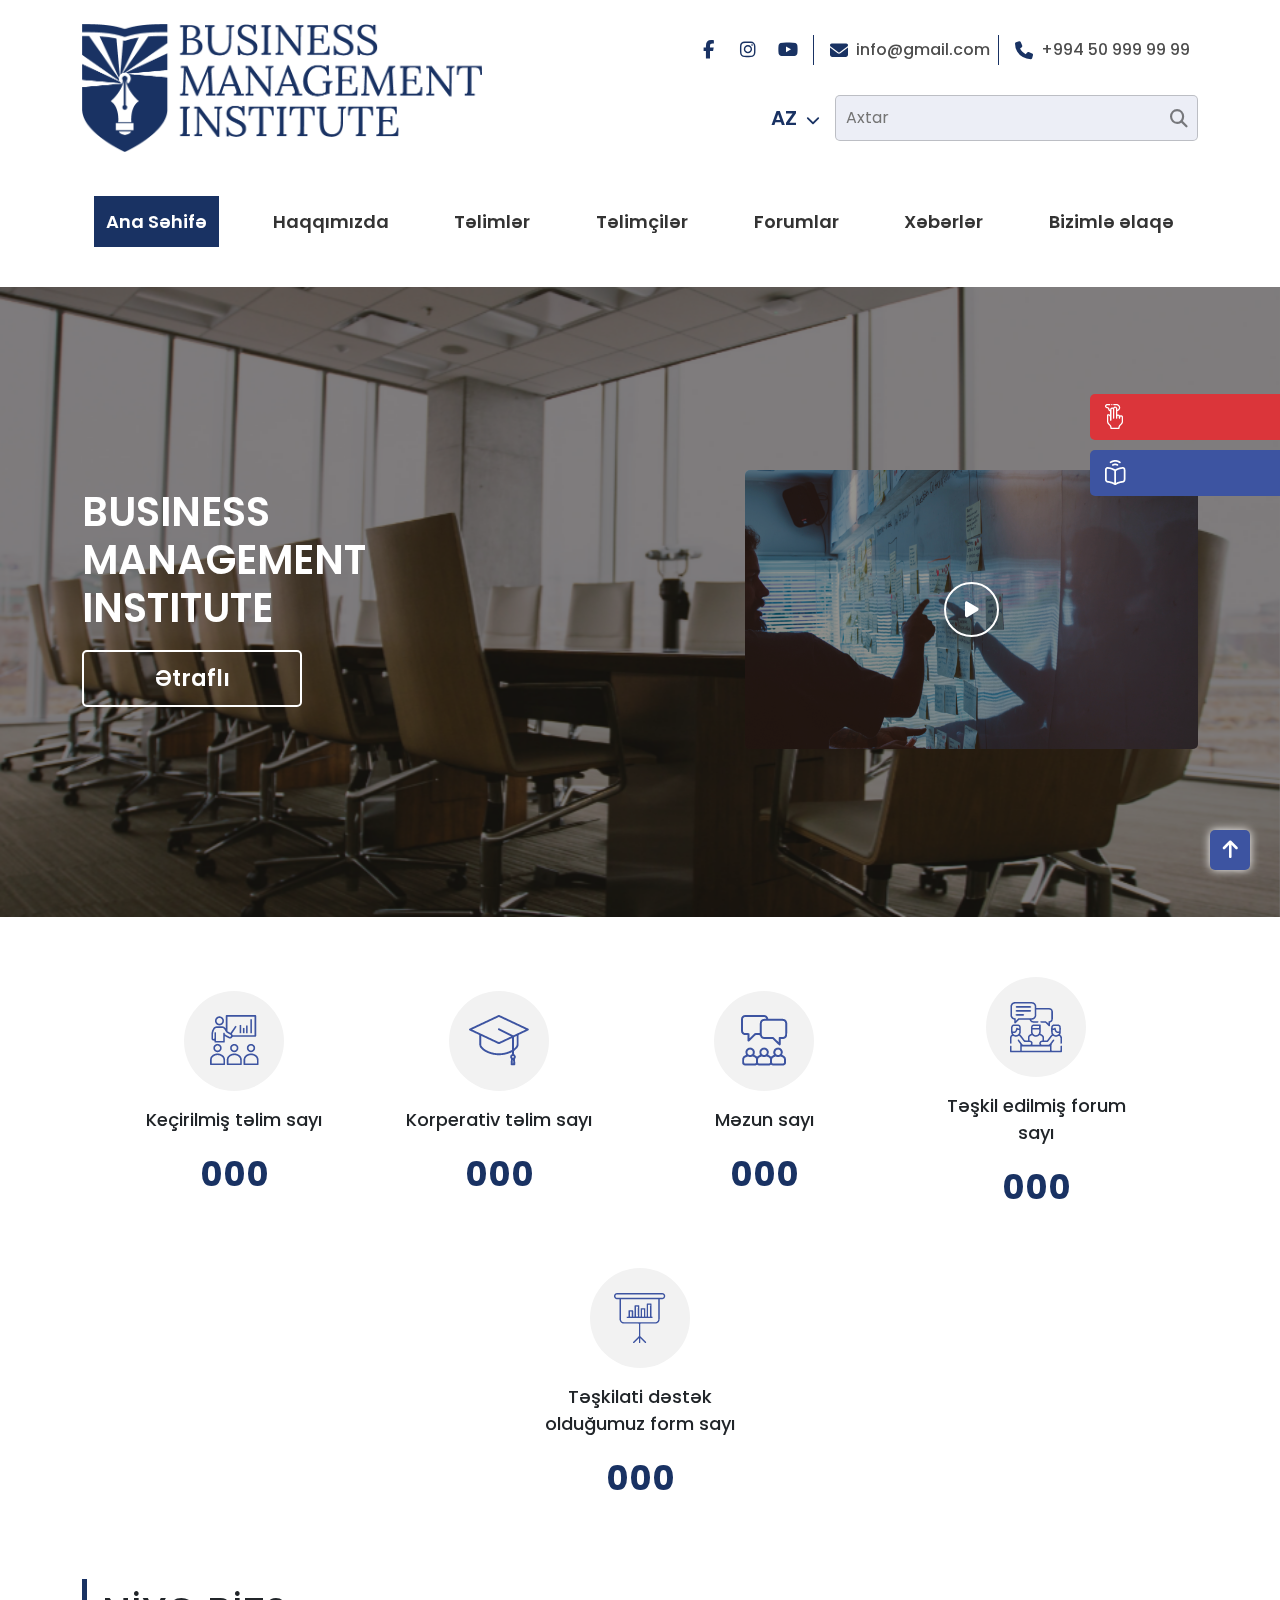
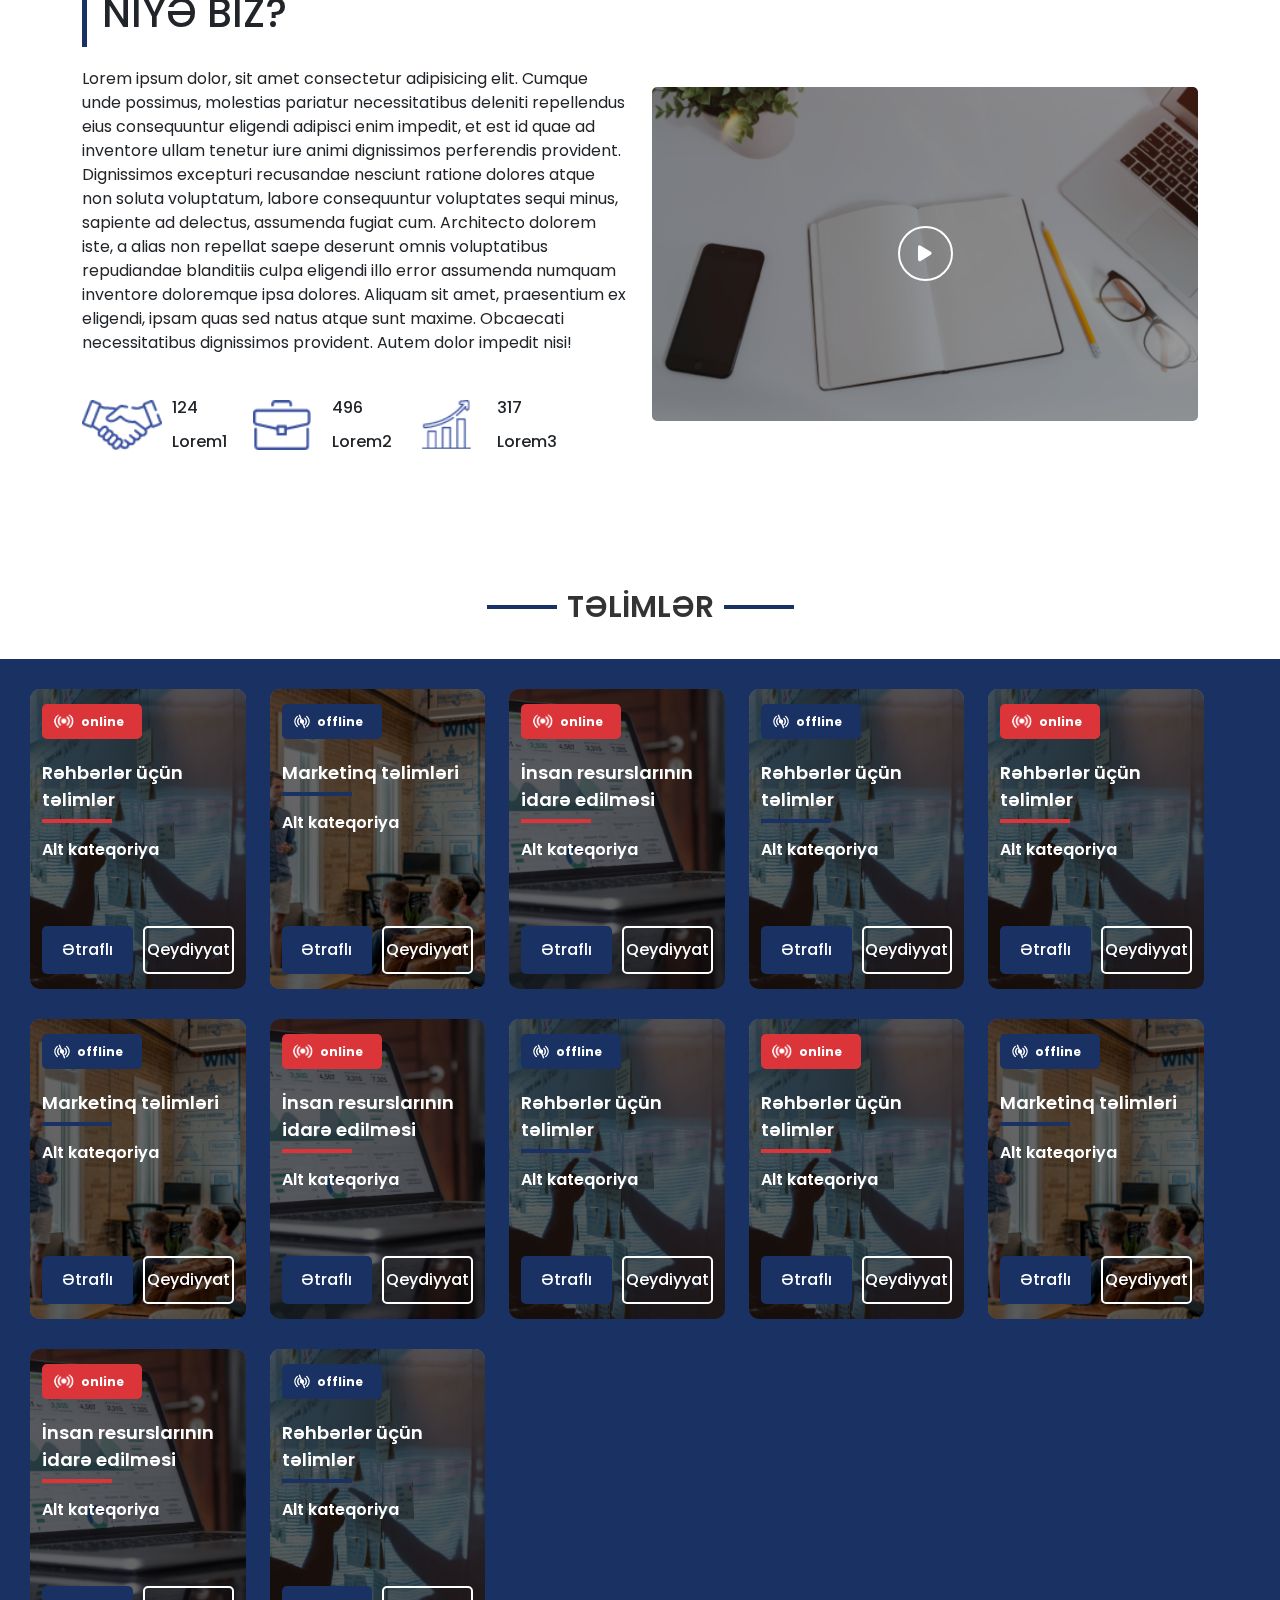
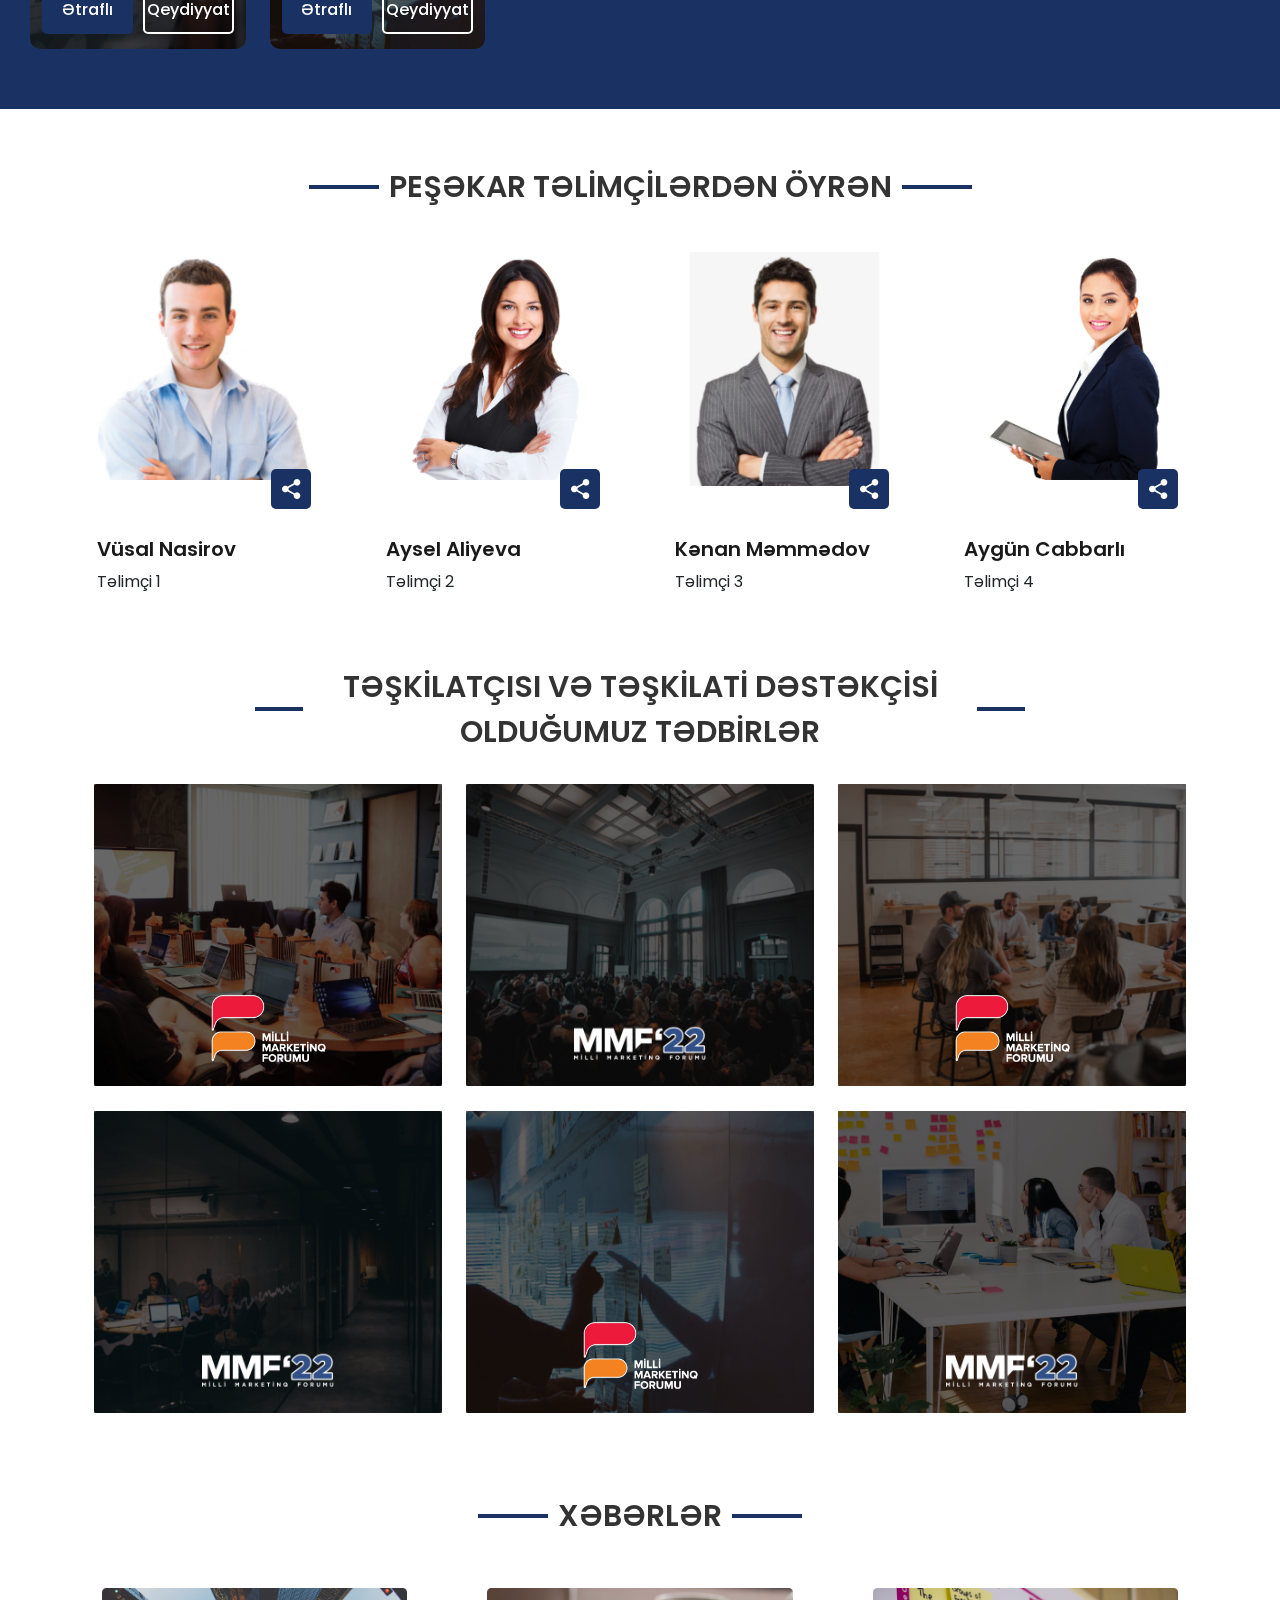
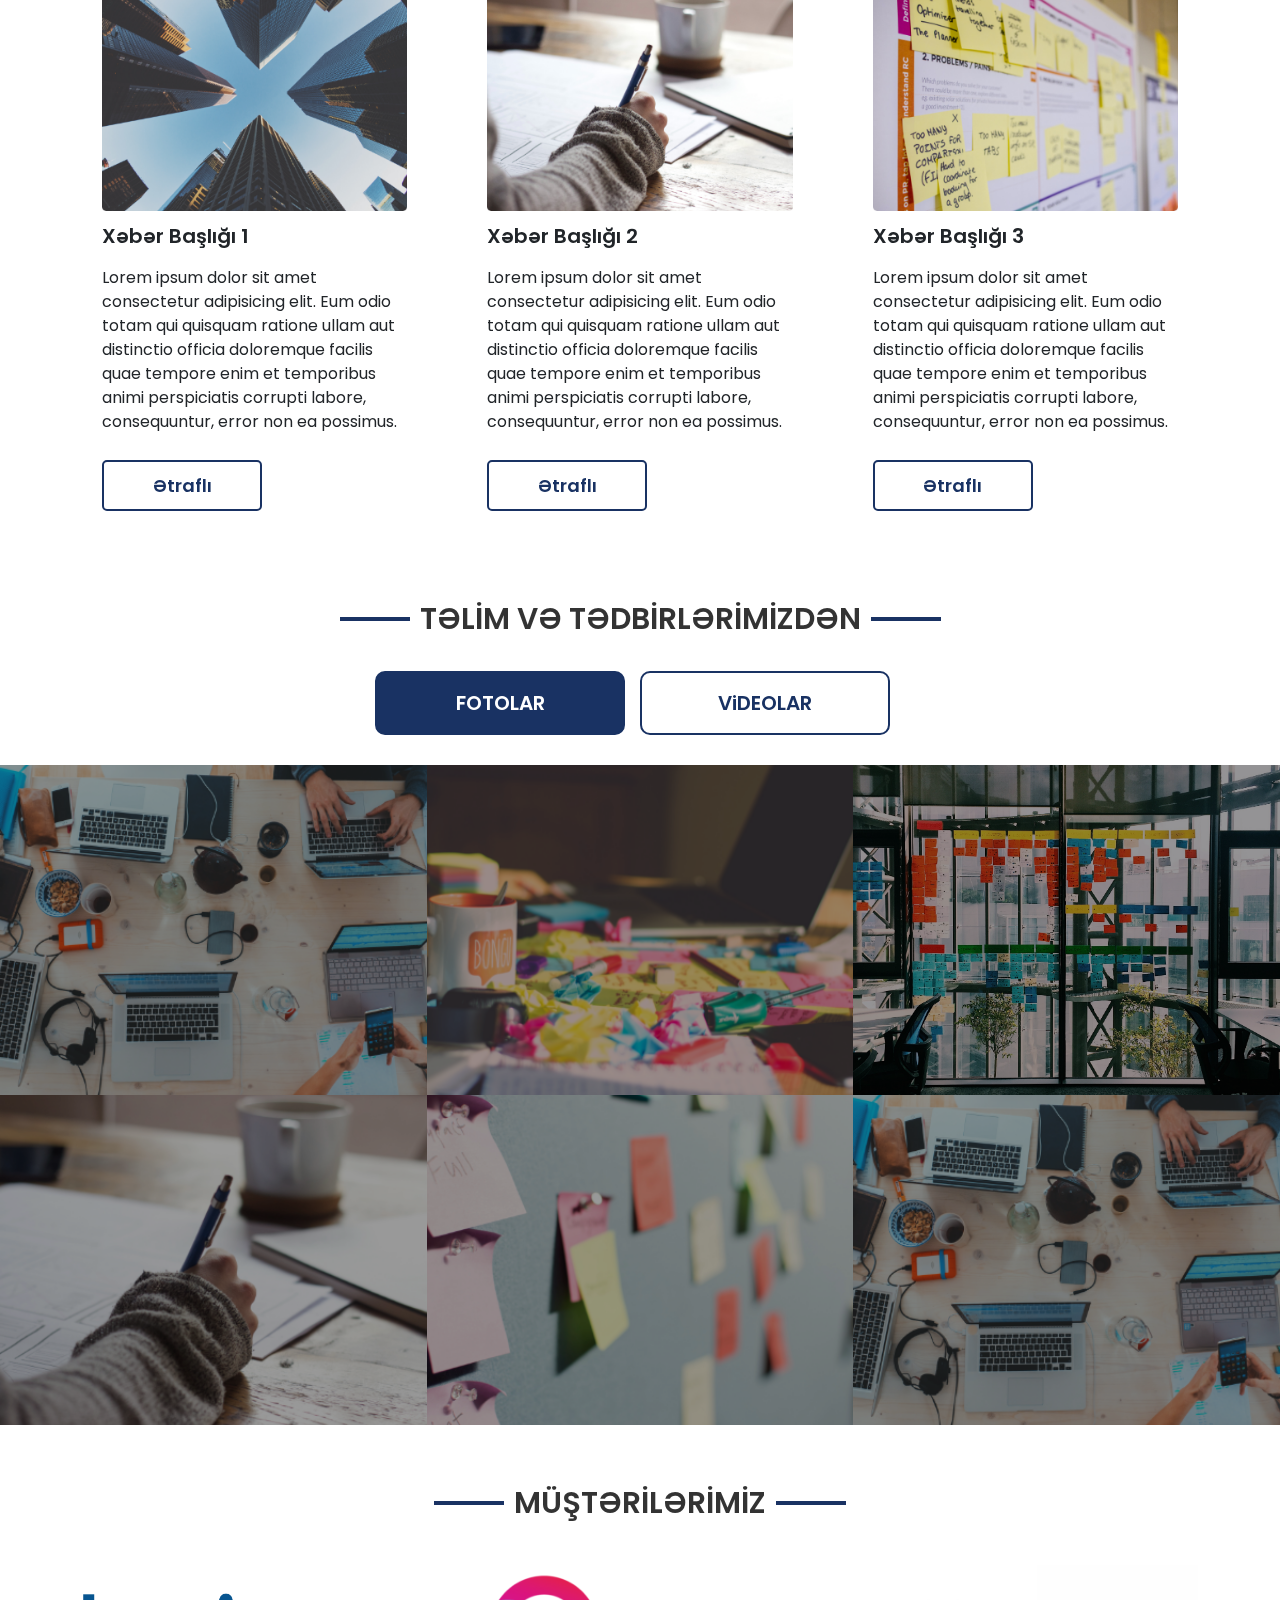
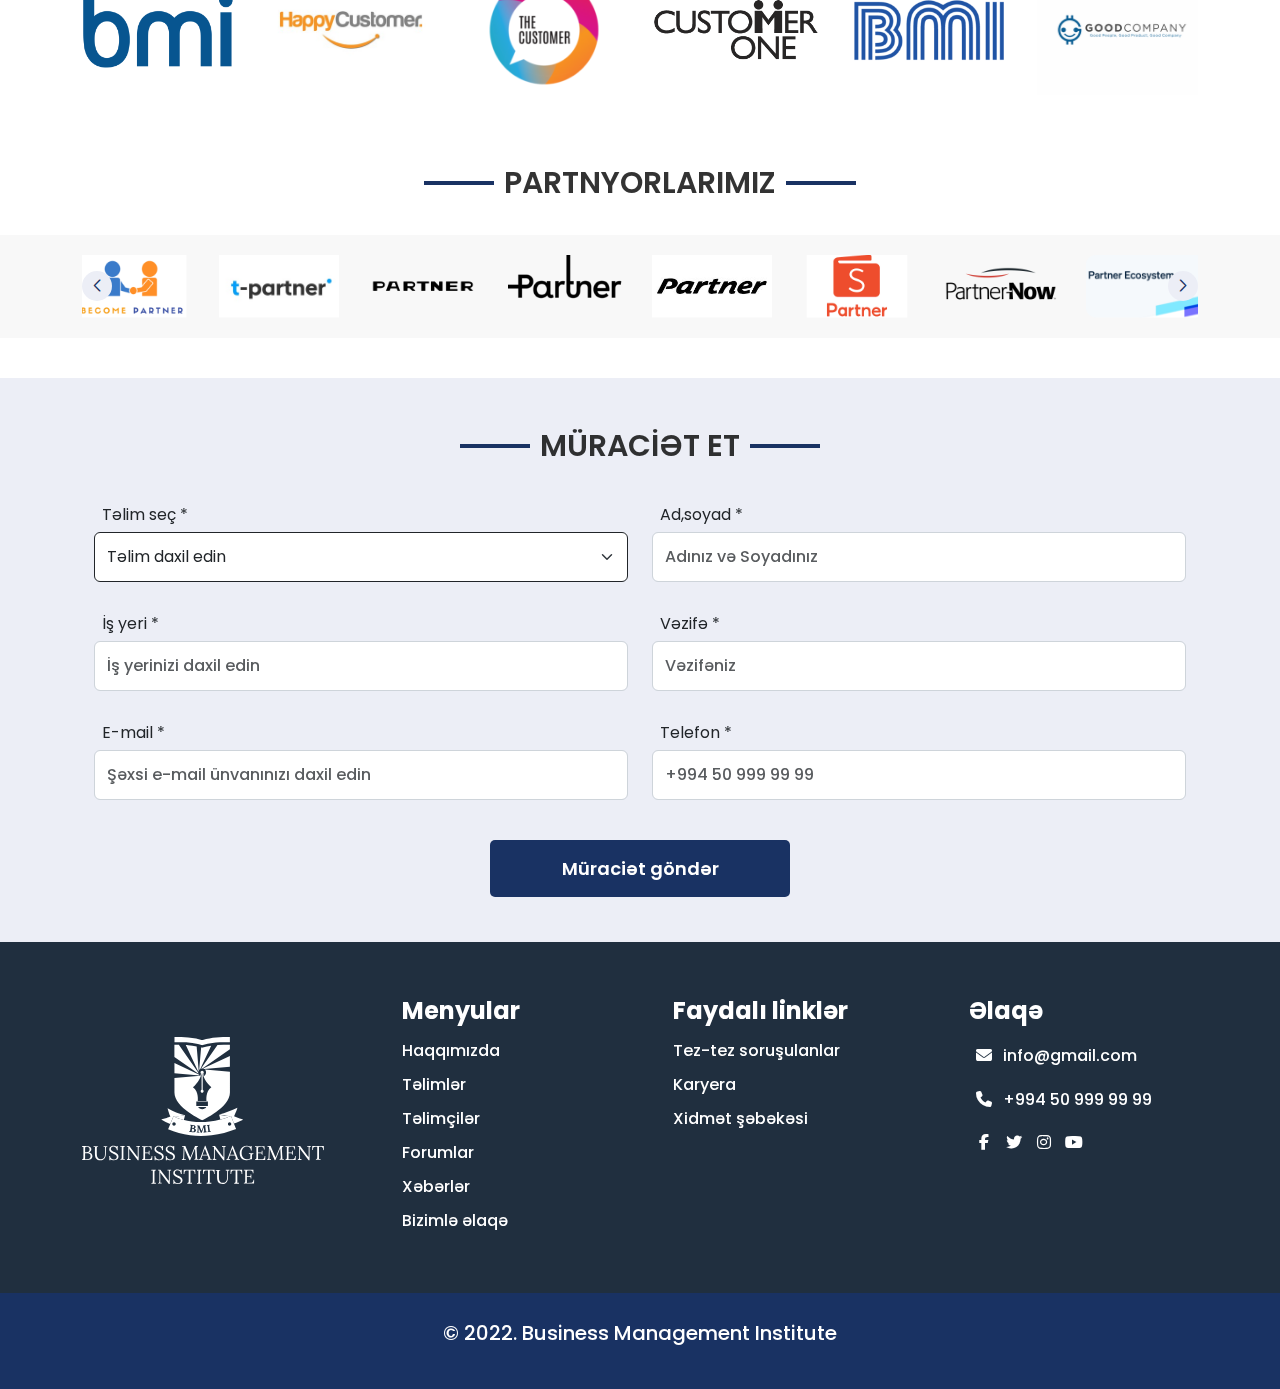
==== commit b28e0fc4: "page-button added" ====
--- a/index.html
+++ b/index.html
@@ -3782,22 +3782,14 @@
     </div>
   </footer>
 
-
-
-
-
-
-
-
-
-
-
-
-
-
-
-
-
+  <div class="page-main-buttons">
+    <button type="button" class="page-button muraciet-button">
+      <img src="./bmi-image/icons/muraciet.png" alt="">
+    </button>
+    <button type="button" class="page-button kurs-button">
+      <img src="./bmi-image/icons/kurs.png" alt="">
+    </button>
+  </div>
 
 
   <script src="https://cdn.jsdelivr.net/npm/bootstrap@5.3.0/dist/js/bootstrap.bundle.min.js"></script>
--- a/project.css
+++ b/project.css
@@ -119,7 +119,7 @@
     border-right: 1px solid #193263;
 }
 
-header .icons-navbar .social-icons a {
+.social-icons a {
     color: #193263;
     width: 30px;
     height: 30px;
@@ -130,6 +130,7 @@
     font-size: 18px;
     margin-right: 10px;
 }
+
 header .icons-navbar .social-icons a:hover {
     background-color: #193263;
     color: #fff;
@@ -271,47 +272,51 @@
 
 
 
- .fa-envelope:hover{
-animation: envelope-animation 1s ease;
+.fa-envelope:hover {
+    animation: envelope-animation 1s ease;
 }
 
 @keyframes envelope-animation {
-    0%{
+    0% {
         transform: scale(1);
     }
 
-    25%{
+    25% {
         transform: scale(0.7);
     }
 
-    50%{
+    50% {
         transform: scale(1.4);
     }
 
-    100%{
+    100% {
         transform: scale(1);
     }
 }
 
 
- .fa-phone:hover{
+.fa-phone:hover {
     animation: phone-animation 0.2s ease 5;
 }
 
 @keyframes phone-animation {
-    0%{
+    0% {
         transform: rotate(0);
     }
-    25%{
+
+    25% {
         transform: rotate(12deg);
     }
-    50%{
+
+    50% {
         transform: rotate(0);
     }
-    75%{
+
+    75% {
         transform: rotate(-12deg);
     }
-    100%{
+
+    100% {
         transform: rotate(0);
     }
 }
@@ -456,7 +461,7 @@
     margin-right: 10px;
 }
 
-header .offcanvas-body .social-icons a:hover{
+header .offcanvas-body .social-icons a:hover {
     background-color: #fff;
     color: #193263;
     animation: pulse 1s ease infinite;
@@ -767,7 +772,7 @@
     justify-content: center;
     border-radius: 50%;
     border: 2px solid #fff;
-   
+
 }
 
 .play-button:hover {
@@ -1092,7 +1097,7 @@
 }
 
 .trainer-card:hover .trainer-info a,
-.trainer-card:hover .trainer-info span{
+.trainer-card:hover .trainer-info span {
     transform: translateX(20px);
 }
 
@@ -1304,54 +1309,62 @@
     max-width: 1800px;
     background-color: #193263;
     padding: 30px 20px;
-  }
-  .training-gridder .grid-item {
+}
+
+.training-gridder .grid-item {
     width: 100%;
     display: inline-block;
     vertical-align: top;
     padding: 0 10px;
     margin-bottom: 30px;
-  }
-  .training-gridder .grid-item .trainings-card {
+}
+
+.training-gridder .grid-item .trainings-card {
     margin: auto;
-  }
-  @media only screen and (min-width: 576px) {
+}
+
+@media only screen and (min-width: 576px) {
     .training-gridder .grid-item {
-      width: 48%;
-    }
-  }
-  @media only screen and (min-width: 768px) {
-      .training-gridder .grid-item {
+        width: 48%;
+    }
+}
+
+@media only screen and (min-width: 768px) {
+    .training-gridder .grid-item {
         width: 32%;
-      }
-  }
-  @media only screen and (min-width: 992px) {
-      .training-gridder .grid-item {
+    }
+}
+
+@media only screen and (min-width: 992px) {
+    .training-gridder .grid-item {
         width: 24%;
-      }
-  }
-  @media only screen and (min-width: 1200px) {
-      .training-gridder .grid-item {
+    }
+}
+
+@media only screen and (min-width: 1200px) {
+    .training-gridder .grid-item {
         width: 19%;
-      }
-  }
-  @media only screen and (min-width: 1400px) {
-      .training-gridder .grid-item {
+    }
+}
+
+@media only screen and (min-width: 1400px) {
+    .training-gridder .grid-item {
         width: 16%;
-      }
-  }
-  
-  .training-gridder .grid-content {
+    }
+}
+
+.training-gridder .grid-content {
     display: none;
-  }
-  .training-gridder .grid-content.open {
+}
+
+.training-gridder .grid-content.open {
     display: block;
     position: relative;
     float: left;
     width: 100%;
-  }
-
-  section.trainings .trainings-card {
+}
+
+section.trainings .trainings-card {
     position: relative;
     width: 100%;
     max-width: 280px;
@@ -1361,9 +1374,9 @@
     align-items: center;
     cursor: pointer;
     border-radius: 10px;
-  }
-
-  section.trainings .trainings-card .content {
+}
+
+section.trainings .trainings-card .content {
     position: absolute;
     top: 0;
     left: 0;
@@ -1374,11 +1387,11 @@
     flex-direction: column;
     justify-content: space-between;
     padding: 15px 12px;
-  }
-
-
-  section.trainings .content .badge {
-    background-color:#db353a;
+}
+
+
+section.trainings .content .badge {
+    background-color: #db353a;
     border-radius: 5px;
     padding: 10px 13px;
     padding-right: 20px;
@@ -1387,87 +1400,87 @@
     align-items: center;
     margin-bottom: 20px;
     max-width: 100px;
-  }
-  
-  section.trainings .badge img {
+}
+
+section.trainings .badge img {
     margin-right: 7px;
     max-width: 20px;
-  }
-
-  section.trainings .trainings-card.offline .badge{
+}
+
+section.trainings .trainings-card.offline .badge {
     background-color: #193263;
-  }
-  
-  section.trainings .training-card.offline .badge{
+}
+
+section.trainings .training-card.offline .badge {
     background-color: #3D54A1
-  }
-  
-  section.trainings .trainings-card.offline .badge .online-icon,
-  section.trainings .trainings-card.offline .badge .online-span {
+}
+
+section.trainings .trainings-card.offline .badge .online-icon,
+section.trainings .trainings-card.offline .badge .online-span {
     display: none;
-  }
-  
-  section.trainings .training-card.offline .badge .online-icon,
-  section.trainings .training-card.offline .badge .online-span {
+}
+
+section.trainings .training-card.offline .badge .online-icon,
+section.trainings .training-card.offline .badge .online-span {
     display: none;
-  }
-  
-  section.trainings .trainings-card .badge .offline-icon,
-  section.trainings .trainings-card .badge .offline-span {
+}
+
+section.trainings .trainings-card .badge .offline-icon,
+section.trainings .trainings-card .badge .offline-span {
     display: none;
-  }
-  
-  section.trainings .training-card .badge .offline-icon,
-  section.trainings .training-card .badge .offline-span {
+}
+
+section.trainings .training-card .badge .offline-icon,
+section.trainings .training-card .badge .offline-span {
     display: none;
-  }
-  
-  section.trainings .trainings-card.offline .badge .online-icon,
-  section.trainings .trainings-card.offline .badge .online-span {
+}
+
+section.trainings .trainings-card.offline .badge .online-icon,
+section.trainings .trainings-card.offline .badge .online-span {
     display: none;
-  }
-  
-  section.trainings .training-card.offline .badge .online-icon,
-  section.trainings .training-card.offline .badge .online-span {
+}
+
+section.trainings .training-card.offline .badge .online-icon,
+section.trainings .training-card.offline .badge .online-span {
     display: none;
-  }
-  
-  section.trainings .trainings-card.offline .badge .offline-icon,
-  section.trainings .trainings-card.offline .badge .offline-span {
+}
+
+section.trainings .trainings-card.offline .badge .offline-icon,
+section.trainings .trainings-card.offline .badge .offline-span {
     display: inline-block;
-  }
-  
-  section.trainings .training-card.offline .badge .offline-icon,
-  section.trainings .training-card.offline .badge .offline-span {
+}
+
+section.trainings .training-card.offline .badge .offline-icon,
+section.trainings .training-card.offline .badge .offline-span {
     display: inline-block;
-  }
+}
 
 section.trainings .trainings-card.offline .name::after {
     content: "";
     position: absolute;
     left: 0;
     bottom: -10px;
-    background-color:#193263;
+    background-color: #193263;
     width: 70px;
     height: 4px;
-  }
-
-  section.trainings .trainings-image {
+}
+
+section.trainings .trainings-image {
     position: absolute;
     top: 0;
     left: 0;
     width: 100%;
     height: 100%;
-  }
-  
-  section.trainings .trainings-image img {
+}
+
+section.trainings .trainings-image img {
     object-fit: cover;
     width: 100%;
     height: 100%;
     border-radius: 10px;
-  }
-
-  section.trainings .black-hover {
+}
+
+section.trainings .black-hover {
     position: absolute;
     left: 0;
     top: 0;
@@ -1475,25 +1488,25 @@
     height: 100%;
     border-radius: 10px;
     background-color: rgba(0, 0, 0, 0.6);
-  }
-
-  section.trainings .content .header {
+}
+
+section.trainings .content .header {
     width: 100%;
     display: flex;
     flex-direction: column;
     justify-content: center;
     align-items: flex-start;
-  }
-
-  .swiper-slide .content{
+}
+
+.swiper-slide .content {
     margin-top: 20px;
-  }
-
-  .trainings-swiper{
+}
+
+.trainings-swiper {
     padding-bottom: 60px;
-  }
-
-  section.trainings .content .name {
+}
+
+section.trainings .content .name {
     position: relative;
     font-size: 18px;
     font-weight: 600;
@@ -1508,32 +1521,32 @@
     background-color: #db353a;
     width: 70px;
     height: 4px;
-  }
-
-  section.trainings .trainings-card.offline .name::after {
+}
+
+section.trainings .trainings-card.offline .name::after {
     content: "";
     position: absolute;
     left: 0;
     bottom: -10px;
-    background-color:#193263;
+    background-color: #193263;
     width: 70px;
     height: 4px;
-  }
-
-  section.trainings .content .type {
+}
+
+section.trainings .content .type {
     font-weight: 600;
     color: #fff;
     margin-top: 25px;
-  }
-
-  section.trainings .content .footer {
+}
+
+section.trainings .content .footer {
     width: 100%;
     display: flex;
     justify-content: space-between;
     align-items: center;
-  }
-
-  section.trainings .content .footer button {
+}
+
+section.trainings .content .footer button {
     width: 100%;
     min-width: 80px;
     padding: 10px;
@@ -1544,96 +1557,96 @@
     display: flex;
     align-items: center;
     justify-content: center;
-  }
-
-  section.trainings .content .footer button.details {
+}
+
+section.trainings .content .footer button.details {
     background-color: #193263;
     font-size: 16px;
     margin-right: 10px;
-  }
-
-  section.trainings .content .footer button.register {
+}
+
+section.trainings .content .footer button.register {
     background-color: transparent;
     border-color: #fff;
-  }
-
-  section.trainings .training-card {
-    display: flex;
-    flex-direction: column;
-  }
-  
-  @media only screen and (min-width: 992px) {
+}
+
+section.trainings .training-card {
+    display: flex;
+    flex-direction: column;
+}
+
+@media only screen and (min-width: 992px) {
     section.trainings .training-card {
-      flex-direction: row;
-    }
-  }
-
-  section.trainings .training-card {
+        flex-direction: row;
+    }
+}
+
+section.trainings .training-card {
     width: 100%;
     max-width: 1100px;
     margin-top: 30px;
-  }
-  
-  section.trainings .training-card .image {
+}
+
+section.trainings .training-card .image {
     display: flex;
     justify-content: center;
     align-items: center;
     width: 100%;
     border-radius: 10px;
     margin-bottom: 25px;
-  }
-  
-  @media only screen and (min-width: 992px) {
+}
+
+@media only screen and (min-width: 992px) {
     section.trainings .training-card .image {
-      margin-bottom: 0;
-      height: 100%;
-    }
-  }
-  
-  section.trainings .training-card .image img {
+        margin-bottom: 0;
+        height: 100%;
+    }
+}
+
+section.trainings .training-card .image img {
     min-height: 200px;
     object-fit: cover;
     border-radius: 10px;
     margin-top: 20px;
     width: 100%;
     height: 100%;
-  }
-
-
-  section.trainings .swiper-slide .header-span {
-    color:#fff;
+}
+
+
+section.trainings .swiper-slide .header-span {
+    color: #fff;
     font-size: 18px;
     font-weight: 600;
     margin-bottom: 10px;
     display: flex;
     flex-direction: column;
-  }
-  
-  section.trainings .swiper-slide .header-span::after {
+}
+
+section.trainings .swiper-slide .header-span::after {
     content: "";
     left: 0;
     bottom: -10px;
     width: 100%;
     height: 3px;
     background-color: #fff;
-  }
-  
-  @media only screen and (min-width: 576px) {
+}
+
+@media only screen and (min-width: 576px) {
     section.trainings .swiper-slide .header-span::after {
-      width: 70px;
-    }
-  }
-
-  section.trainings .content .training-name {
+        width: 70px;
+    }
+}
+
+section.trainings .content .training-name {
     font-size: 18px;
     font-weight: 600;
     color: #fff;
     text-align: center;
     margin-bottom: 15px;
     margin-top: 25px;
-  }
-
-  section.trainings .training-text {
+}
+
+section.trainings .training-text {
     color: #fff;
     text-align: center;
     margin-bottom: 25px;
@@ -1641,30 +1654,30 @@
     width: 100%;
     min-width: 200px;
     max-width: 800px;
-  }
-  
-  @media only screen and (min-width: 576px) {
+}
+
+@media only screen and (min-width: 576px) {
     section.trainings .training-text {
-      text-align: start;
-    }
-  }
-
-  section.trainings .training-buttons {
+        text-align: start;
+    }
+}
+
+section.trainings .training-buttons {
     width: 100%;
     display: flex;
     align-items: center;
     justify-content: center;
     flex-direction: column;
     margin-top: 40px;
-  }
-  
-  @media only screen and (min-width: 576px) {
+}
+
+@media only screen and (min-width: 576px) {
     section.trainings .training-buttons {
-      flex-direction: row;
-    }
-  }
-  
-  section.trainings .training-buttons a {
+        flex-direction: row;
+    }
+}
+
+section.trainings .training-buttons a {
     display: flex;
     justify-content: center;
     align-items: center;
@@ -1677,41 +1690,41 @@
     border-radius: 5px;
     border: 2px solid transparent;
     margin-right: 15px;
-  }
-  
-  section.trainings .training-buttons a.details {
-    background-color:#3D54A1;
+}
+
+section.trainings .training-buttons a.details {
+    background-color: #3D54A1;
     margin-bottom: 0;
     margin-bottom: 15px;
-  }
-  
-  section.trainings .training-buttons a.details:hover {
+}
+
+section.trainings .training-buttons a.details:hover {
     background-color: #fff;
-    color:#193263;
+    color: #193263;
     transition: all 0.3s;
-  }
-  
-  section.trainings .training-buttons a.register {
-    border-color:#fff;
+}
+
+section.trainings .training-buttons a.register {
+    border-color: #fff;
     background-color: transparent;
     margin-bottom: 15px;
-  }
-  
-  section.trainings .training-buttons a.register:hover {
-    background-color:#fff;
+}
+
+section.trainings .training-buttons a.register:hover {
+    background-color: #fff;
     color: #193263;
     transition: all 0.3s;
-  }
-  
-  section.trainings .swiper-pagination-bullet {
+}
+
+section.trainings .swiper-pagination-bullet {
     min-width: 10px;
     min-height: 10px;
     border-radius: 50%;
     background-color: #eceef6;
-  }
-  
-  section.trainings .trainings-swiper .swiper-button-next,
-  section.trainings .trainings-swiper .swiper-button-prev {
+}
+
+section.trainings .trainings-swiper .swiper-button-next,
+section.trainings .trainings-swiper .swiper-button-prev {
     border-radius: 50%;
     background: #eceef6;
     width: 30px;
@@ -1720,17 +1733,17 @@
     align-items: center;
     justify-content: center;
     cursor: pointer;
-  }
-  
-  section.trainings .trainings-swiper .swiper-button-next::after,
-  section.trainings .trainings-swiper .swiper-button-prev::after {
+}
+
+section.trainings .trainings-swiper .swiper-button-next::after,
+section.trainings .trainings-swiper .swiper-button-prev::after {
     color: #000;
     font-size: 14px;
     font-weight: 600;
-  }
-
-
-  .grid-content .gridder-navigation-button{
+}
+
+
+.grid-content .gridder-navigation-button {
     width: 100%;
     display: flex;
     align-items: center;
@@ -1738,9 +1751,9 @@
     margin: 0 auto;
     margin-bottom: 15px;
     max-width: 1800px;
-  }
-
-  .button-close{
+}
+
+.button-close {
     width: 35px;
     height: 35px;
     border: 2px solid #193263;
@@ -1752,21 +1765,21 @@
     display: flex;
     align-items: center;
     justify-content: center;
-  }
-  
-  .button-close:hover{
+}
+
+.button-close:hover {
     background-color: #fff;
-    color:#193263;
+    color: #193263;
     transition: all .3s;
-  }
-  
-  .button-close i{
+}
+
+.button-close i {
     font-size: 22px;
-  }
-
-
-  
-  .t-control-buttons{
+}
+
+
+
+.t-control-buttons {
     position: absolute;
     top: 0;
     right: 0;
@@ -1777,16 +1790,16 @@
     z-index: 9;
     /* transform: translateY(5px); */
     transform: translateX(-135px);
-  }
-  
-  @media only screen and (min-width:576px) {
-    .t-control-buttons{
-      flex-direction: row;
-    }
-  }
-
-
-  .training-control{
+}
+
+@media only screen and (min-width:576px) {
+    .t-control-buttons {
+        flex-direction: row;
+    }
+}
+
+
+.training-control {
     position: relative;
     width: auto !important;
     min-width: 140px !important;
@@ -1797,64 +1810,66 @@
     background-color: transparent;
     margin: 15px;
     padding: 10px;
-  }
-  .training-control::after{
+}
+
+.training-control::after {
     display: none !important;
-  }
-  .training-control{
+}
+
+.training-control {
     background-color: #fff;
     border-radius: 10px;
     padding: 10px;
-  }
-  
-  .training-control i{
+}
+
+.training-control i {
     color: #193263;
     font-size: 12px;
     margin: 10px;
-  }
-  
-  .swiper-button-prev.training-control:hover i,
-  .swiper-button-prev.training-control:hover span{
-    color:#db353a;
-  }
-  
-  .swiper-button-next.training-control:hover i,
-  .swiper-button-next.training-control:hover span{
+}
+
+.swiper-button-prev.training-control:hover i,
+.swiper-button-prev.training-control:hover span {
+    color: #db353a;
+}
+
+.swiper-button-next.training-control:hover i,
+.swiper-button-next.training-control:hover span {
     color: #26b519;
-  }
-  
-  @media only screean and (min-width:576px) {
-    .training-control i{
-      font-size: 14px;
-    }
-  }
-  
-  .training-control span{
-    color:#193263;
+}
+
+@media only screean and (min-width:576px) {
+    .training-control i {
+        font-size: 14px;
+    }
+}
+
+.training-control span {
+    color: #193263;
     font-size: 12px;
     font-weight: 600;
-  }
-  
-  @media only screen and (min-width:576px) {
-    .training-control span{
-      font-size: 14px;
-    }
-  }
-
-
-
-
-
-
-
-
-
-
-
-
-
-
-  
+}
+
+@media only screen and (min-width:576px) {
+    .training-control span {
+        font-size: 14px;
+    }
+}
+
+
+
+
+
+
+
+
+
+
+
+
+
+
+
 
 section.gallery .gallery-buttons {
     display: flex;
@@ -2136,7 +2151,7 @@
 
 }
 
-section.form .form-submit-button {
+ .form-submit-button {
     padding: 15px 5px;
     margin: 15px 0;
     color: #fff;
@@ -2212,11 +2227,12 @@
 }
 
 footer .social-icons a:hover {
-background-color: #fff;
-color: #202f3f;
-animation: pulse 1s ease infinite;
-
-}
+    background-color: #fff;
+    color: #202f3f;
+    animation: pulse 1s ease infinite;
+
+}
+
 footer .footer-links a::after {
     content: '';
     position: absolute;
@@ -2245,4 +2261,332 @@
     font-size: 20px;
     text-align: center;
     font-weight: 500;
+}
+
+footer .social-icons a::after,
+footer .contact a::after {
+    display: none;
+}
+
+@media only screen and (min-width:576px) {
+    .page-header {
+        align-items: flex-start;
+        border-bottom: 1px solid rgba(0, 0, 0, 0.1);
+    }
+
+}
+
+.page-header {
+    display: flex;
+    justify-content: center;
+    flex-direction: column;
+    width: 100%;
+    padding: 15px 10px;
+    margin-bottom: 35px;
+ 
+    
+}
+
+
+@media only screen and (min-width:576px) {
+    .page-header .root-links {
+        display: flex;
+    }
+}
+
+.page-header .root-links {
+    padding: 10px 0;
+    display: flex;
+    justify-content: center;
+    align-items: center;
+}
+
+@media only screen and (min-width:576px) {
+    .page-header .root-links a {
+        font-size: 14px;
+    }
+}
+
+.page-header .root-links a {
+    font-weight: 500;
+    font-size: 18px;
+    color: rgba(0, 0, 0, 0.4);
+}
+
+.page-header .root-links i {
+    color: rgba(0, 0, 0, 0.4);
+    padding: 0 5px;
+    font-size: 12px;   
+}
+
+.page-header .header {
+    text-align: center;
+    font-size: 22px;
+    font-weight: 700;
+    color: rgba(0, 0, 0, 0.9);
+}
+
+@media only screen and (min-width:576px) {
+    .page-header .header{
+        font-size: 24px;
+    }
+}
+
+
+@media only screen and (min-width:768px) {
+    .page-header .header{
+        font-size: 28px;
+    }
+}
+
+
+
+@media only screen and (min-width:992px) {
+    .page-header .header{
+        font-size: 32px;
+    }
+}
+
+@media only screen and (min-width:992px) {
+   section.why-us.secondary .row{
+     display: flex;
+       flex-direction: row-reverse;
+    }
+}
+
+@media only screen and (min-width:992px) {
+    section.why-us.secondary .row h1{
+      border-left: 0;
+      border-right: 5px solid #193263;
+      transform: translateX(188%);
+     
+     }
+ }
+
+ @media only screen and (min-width:992px) {
+    section.why-us.secondary .row p{
+      text-align: end;
+     
+     }
+ }
+
+section.contact .row{
+    width: 100%;
+}
+
+section.contact .row .left{
+    display: flex;
+    align-items: center;
+    justify-content: center;
+    flex-direction: column;
+    width: 100%;
+
+}
+.contact-info{
+    width: 100%;
+    background-color: #193263;
+    padding: 20px;
+    display: flex;
+    align-items: center;
+    justify-content: center;
+}
+
+.contact-info .info-item{
+    display: flex;
+    flex-direction: column;
+    justify-content: center;
+    align-items: center;
+    margin-bottom: 30px;
+}
+
+@media only screen and (min-width:768px) {
+    .contact-info .info-item{
+        border-right: 2px solid #fff;
+        margin-bottom: 0;
+    }
+}
+
+.contact-info .info-item i{
+    font-size: 36px;
+    color: #fff;
+    margin-bottom: 20px;
+}
+
+.contact-info .info-item a{
+    color: #fff;
+    font-weight: 600
+}
+
+.contact-info .info-item:last-child{
+    border: none;
+    margin: 0;
+}
+
+.fa-location-dot:hover {
+    animation: location-animation 0.5s ease;
+}
+@keyframes location-animation {
+    0%{
+        transform: translateY(0);
+    }
+    50%{
+        transform: translateY(-15px);
+    }
+    100%{
+        transform:translateY(0) ;
+    }
+
+}
+.contact-form{
+    width: 100%;
+    padding: 20px;
+    display: flex;
+    flex-direction: column;
+    justify-content: center;
+    align-items: center;
+    border: 1px solid rgba(0, 0, 0, 0.2);
+}
+
+@media only screen and (min-width:768px) {
+    .contact-form{
+       align-items: flex-start;
+    }
+}
+
+.contact-form .header{
+    font-size: 20px;
+    font-weight: 600;
+    margin-bottom: 25px;
+}
+
+.contact-form .form-floating{
+    width: 100%;
+    margin-bottom: 25px;
+    position: relative;
+}
+.contact-form .form-floating input.form-control{
+    border-radius: 0;
+    border: none;
+    border-bottom: 1px solid rgba(0, 0, 0, 0.2);
+    box-shadow: none;
+    caret-color: #193263;
+    color: #202f3f;
+}
+
+.contact-form .form-floating textarea.form-control{
+    resize: none;
+    min-height: 150px;
+    box-shadow: none;
+}
+
+.contact-form .form-floating input.form-control:focus{
+    color: #212529;
+    border-color: #212529;
+
+}
+
+.contact-form .form-floating textarea.form-control:focus{
+    color: #212529;
+    border-color: #212529;
+}
+
+.contact-form .footer{
+    width: 100%;
+    display: flex;
+    flex-direction: column;
+    justify-content: center;
+    align-items: center;
+}
+
+@media only screen and (min-width:768px) {
+    .contact-form .footer{
+        flex-direction: row;
+        justify-content: space-between;
+    }
+}
+
+@media only screen and (min-width:768px) {
+    .contact-form .footer .form-submit-button{
+       max-width: 250px;
+    }
+}
+.contact-form .footer .form-submit-button{
+    margin-bottom: 25px;
+}
+
+.contact-form .footer .form-submit-button:hover{
+animation: pulse-1 1s ease infinite;
+}
+
+.contact-form .footer .social-icons a{
+    width: 45px;
+    height: 45px;
+    font-size: 18px;
+    background-color: #193263;
+    color: #fff;
+}
+
+.contact-form .footer .social-icons a:hover{
+    animation: pulse-1 1s ease infinite;
+}
+section.contact .map-wrapper{
+    width: 100%;
+    height: 100%;
+    min-height: 350px;
+}
+section.contact .map-wrapper iframe{
+    width: 100%;
+    height: 100%;
+}
+
+.page-main-buttons{
+    display: flex;
+    align-items: center;
+    justify-content: center;
+    flex-direction: column;
+    position: fixed;
+    top: 50%;
+    right: 0;
+    width: 190px;
+    transform: translate(140px, -50%);
+    z-index: 999;
+}
+
+.page-main-buttons .page-button{
+    width: 100%;
+    padding: 10px 15px;
+    border-radius: 5px 0 0 5px;
+    margin-bottom: 10px;
+    z-index: 999;
+    display: flex;
+    justify-content: flex-start;
+    align-items: center;
+}
+
+@media only screen and (min-width:768px) {
+    .page-main-buttons .page-button{
+        transform: translateX(-140px);
+}
+}
+
+.page-main-buttons .muraciet-button{
+    background-color: #db353a;
+}
+
+.page-main-buttons .kurs-button{
+    background-color: #3D54A1;
+}
+.page-main-buttons .muraciet-button:hover{
+animation: pulse-2 1s ease infinite;
+}
+@keyframes pulse-2 {
+    0%{
+        box-shadow: 0 0 0 0 #db353a;
+    }
+    80%{
+        box-shadow: 0 0 0 10px rgba(255, 134, 134, 0);
+    }
+    100%{
+        box-shadow: 0 0 0 0 rgba(255, 134, 134, 0);
+    }
 }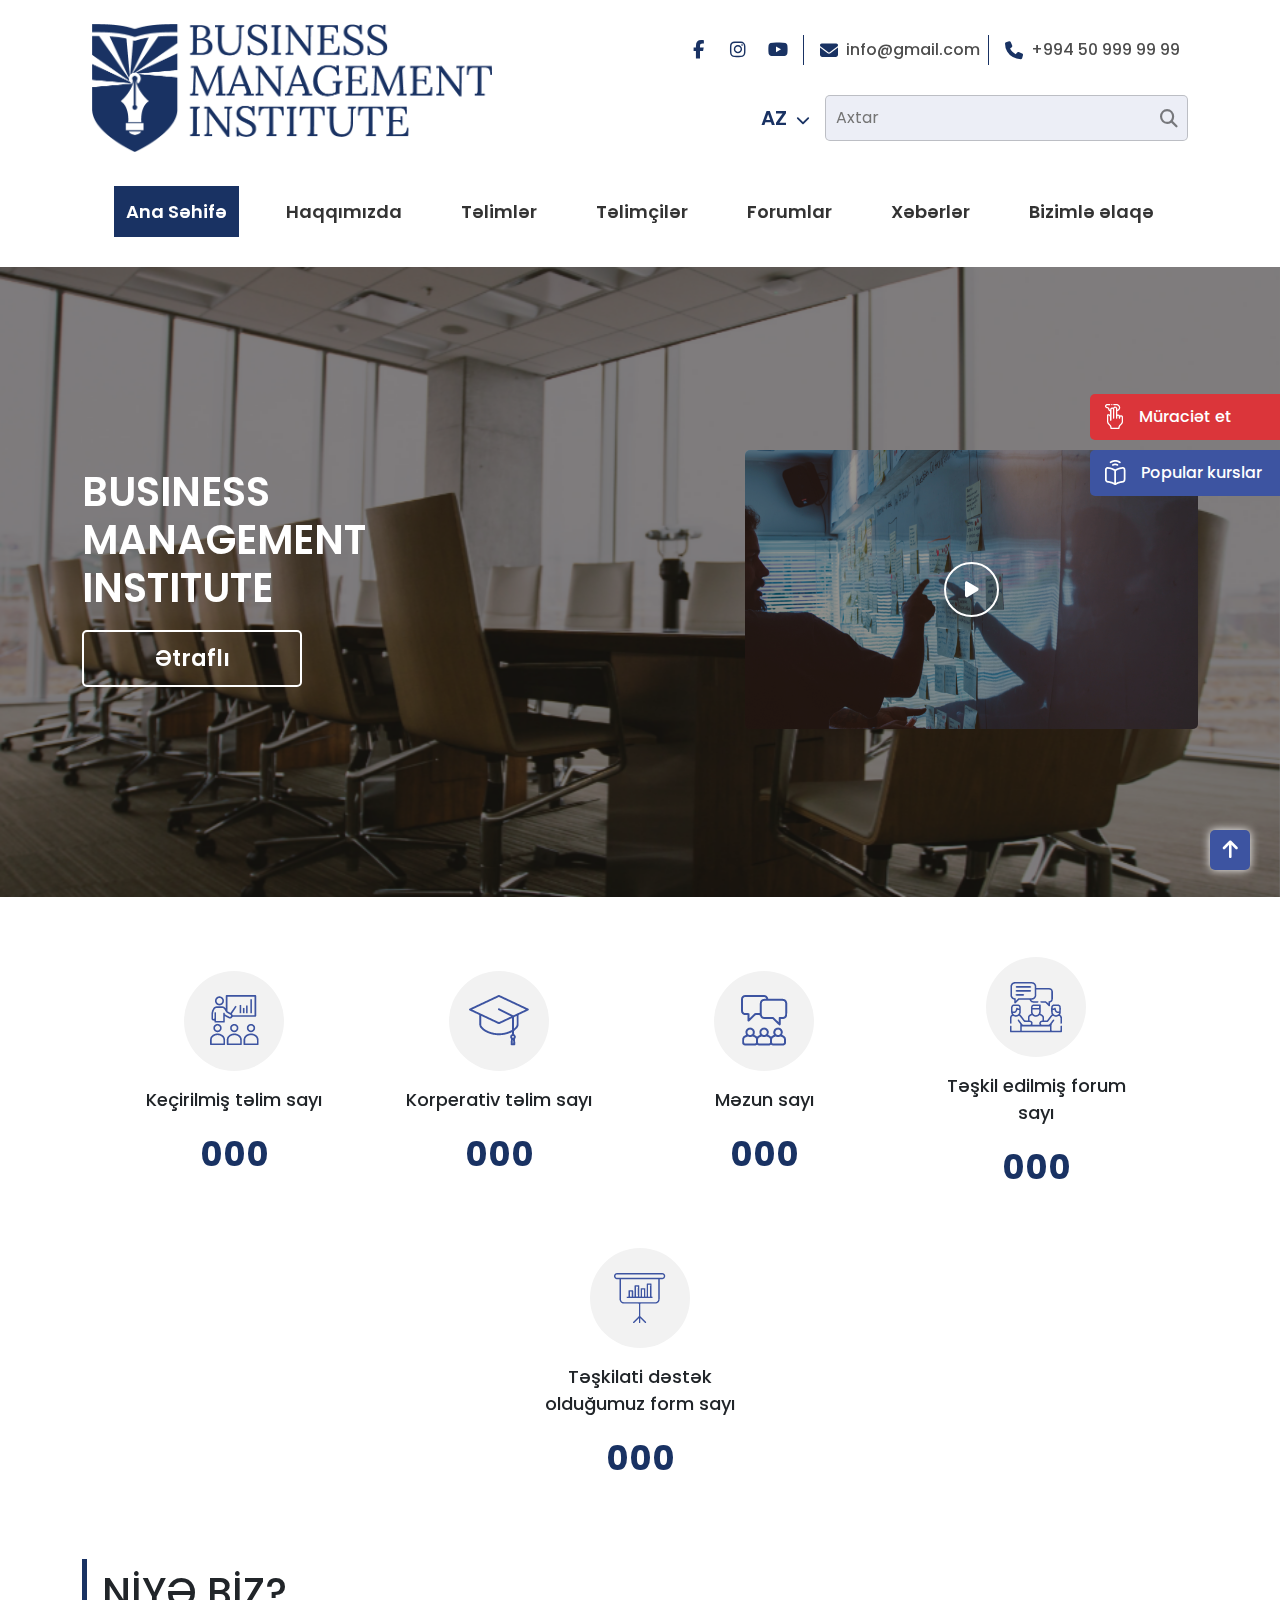
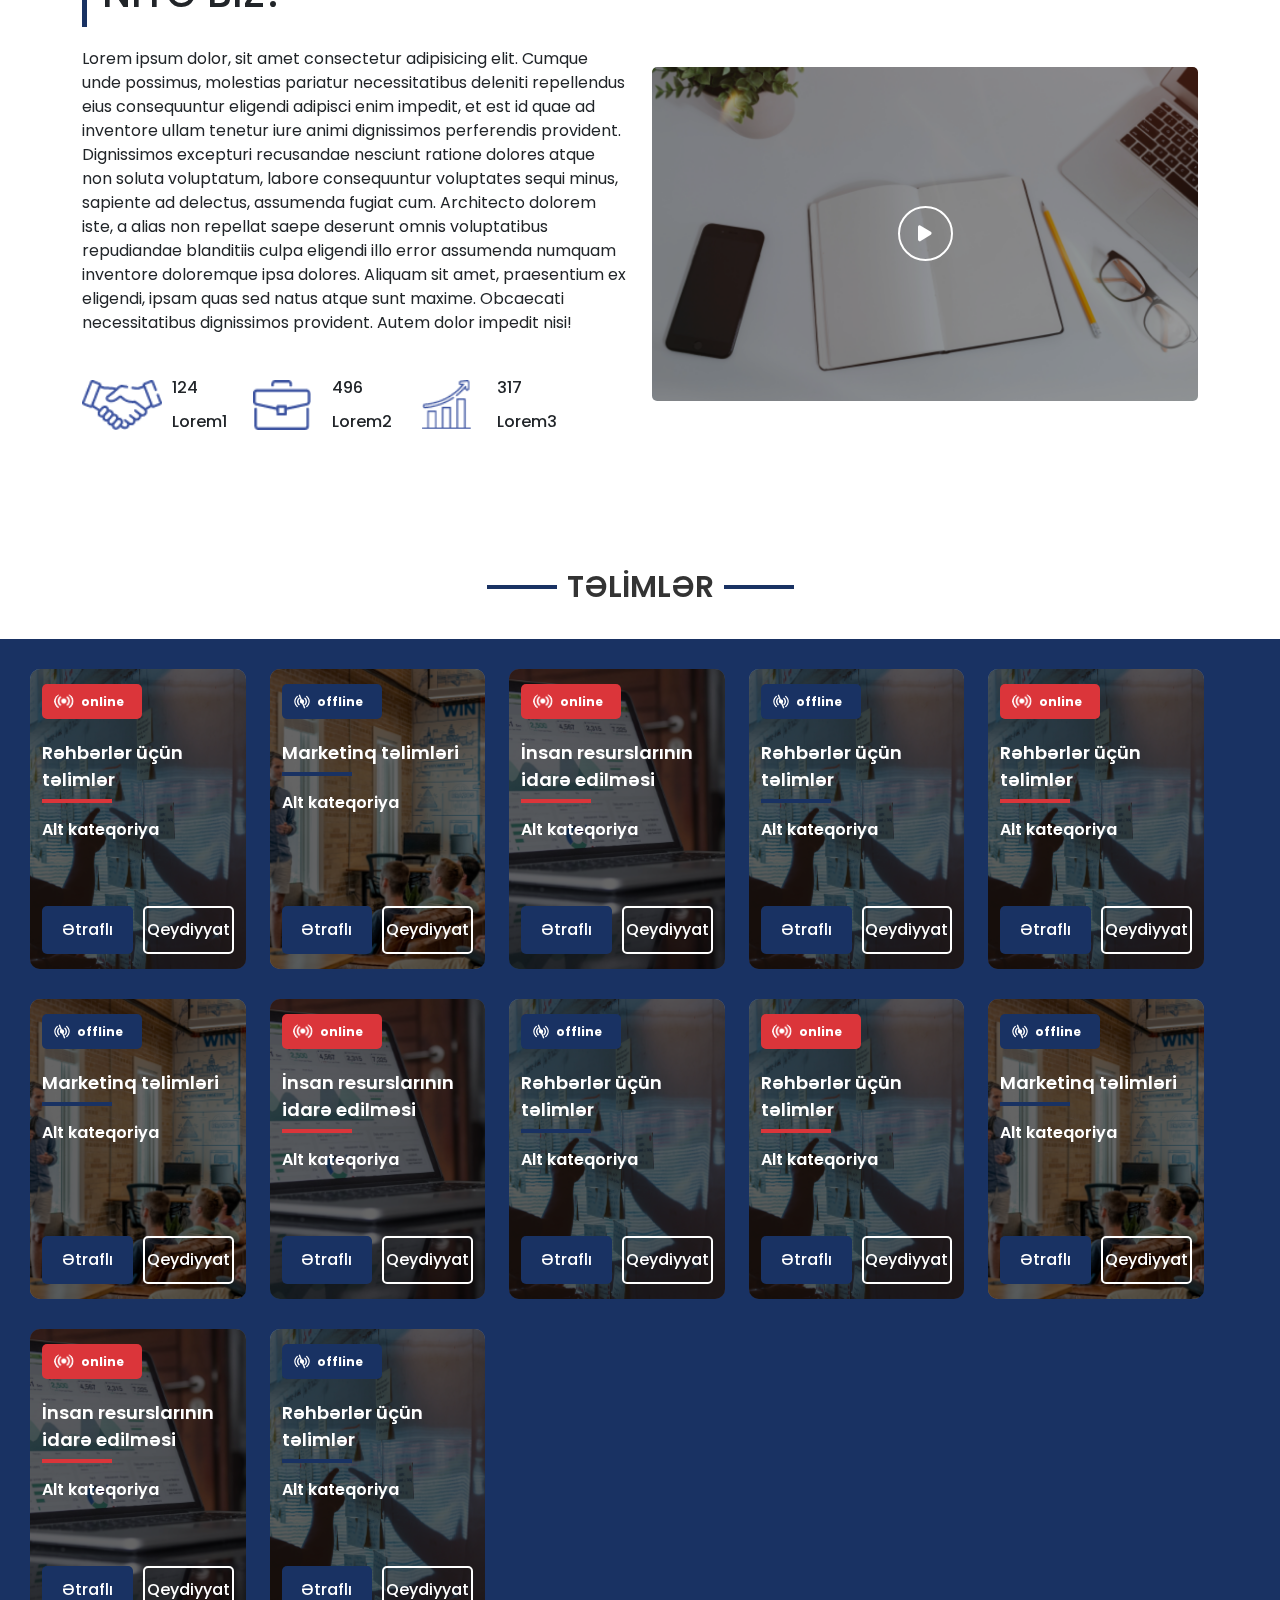
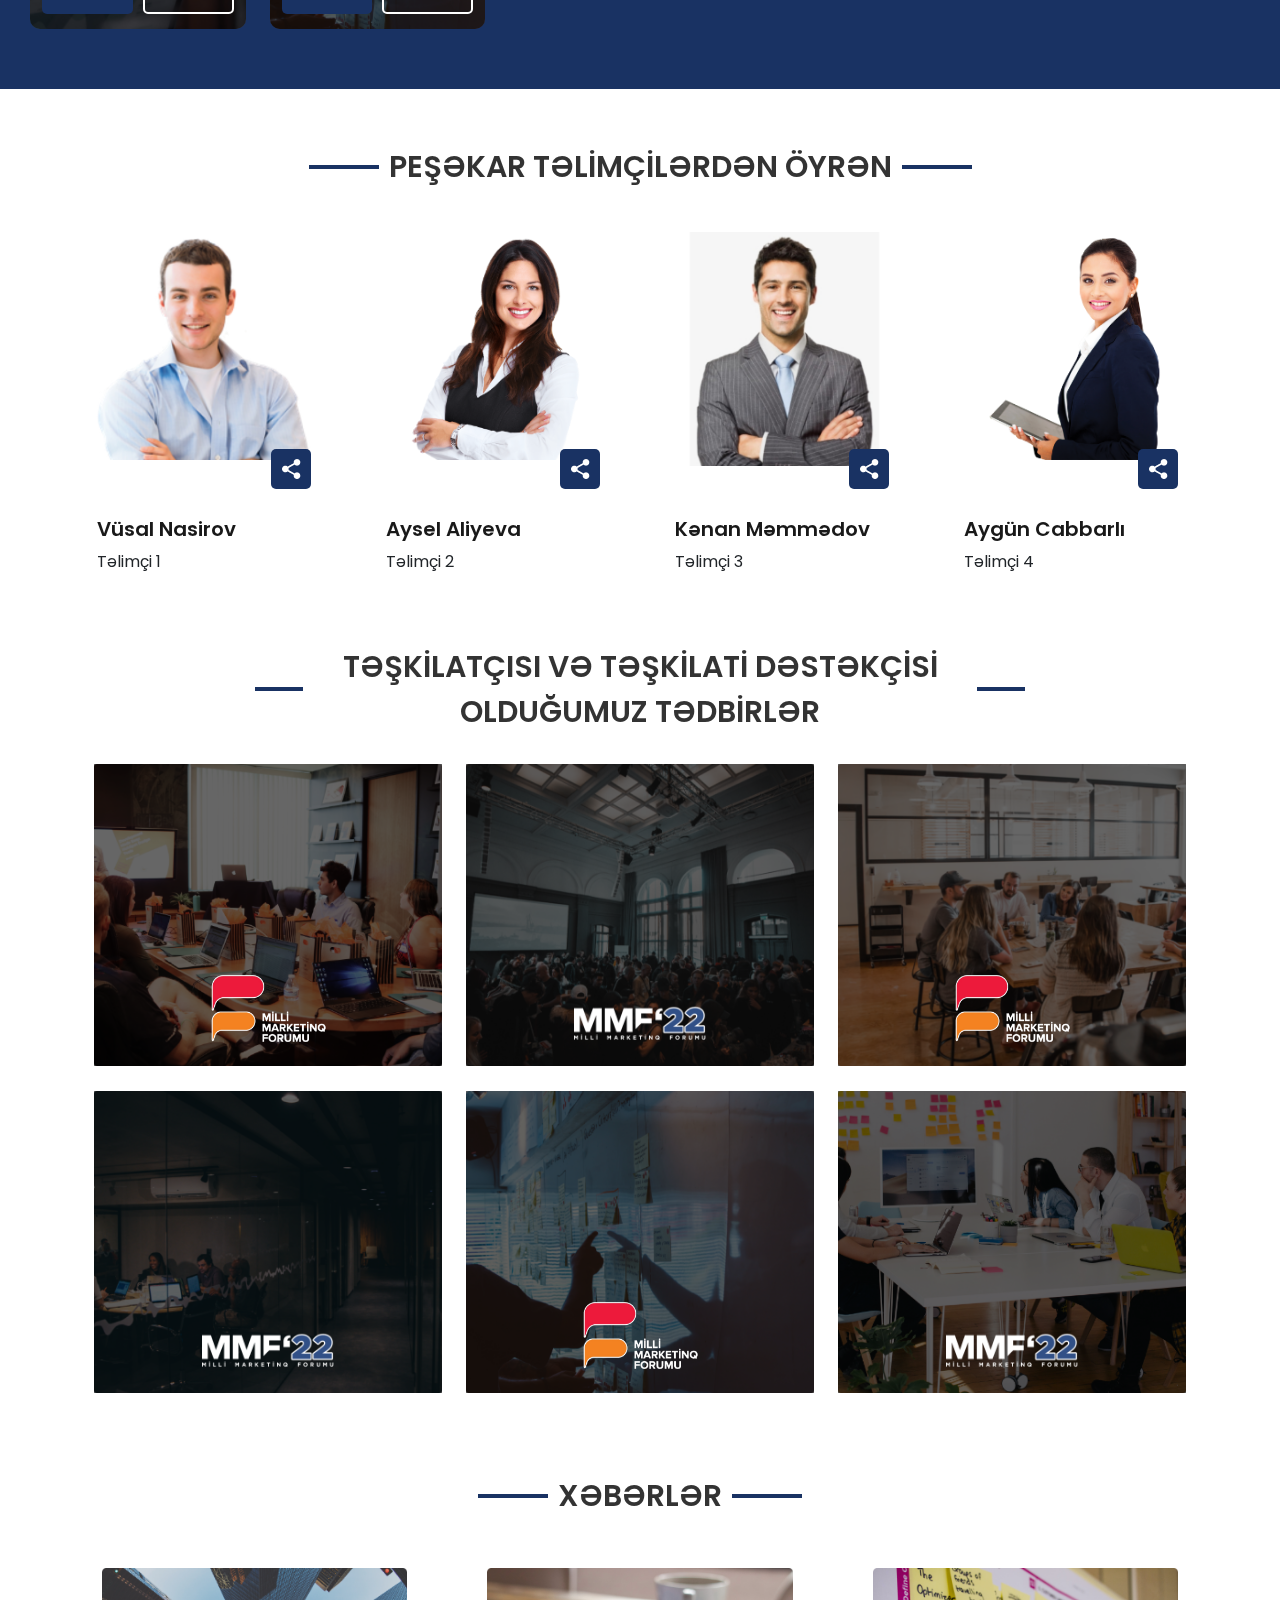
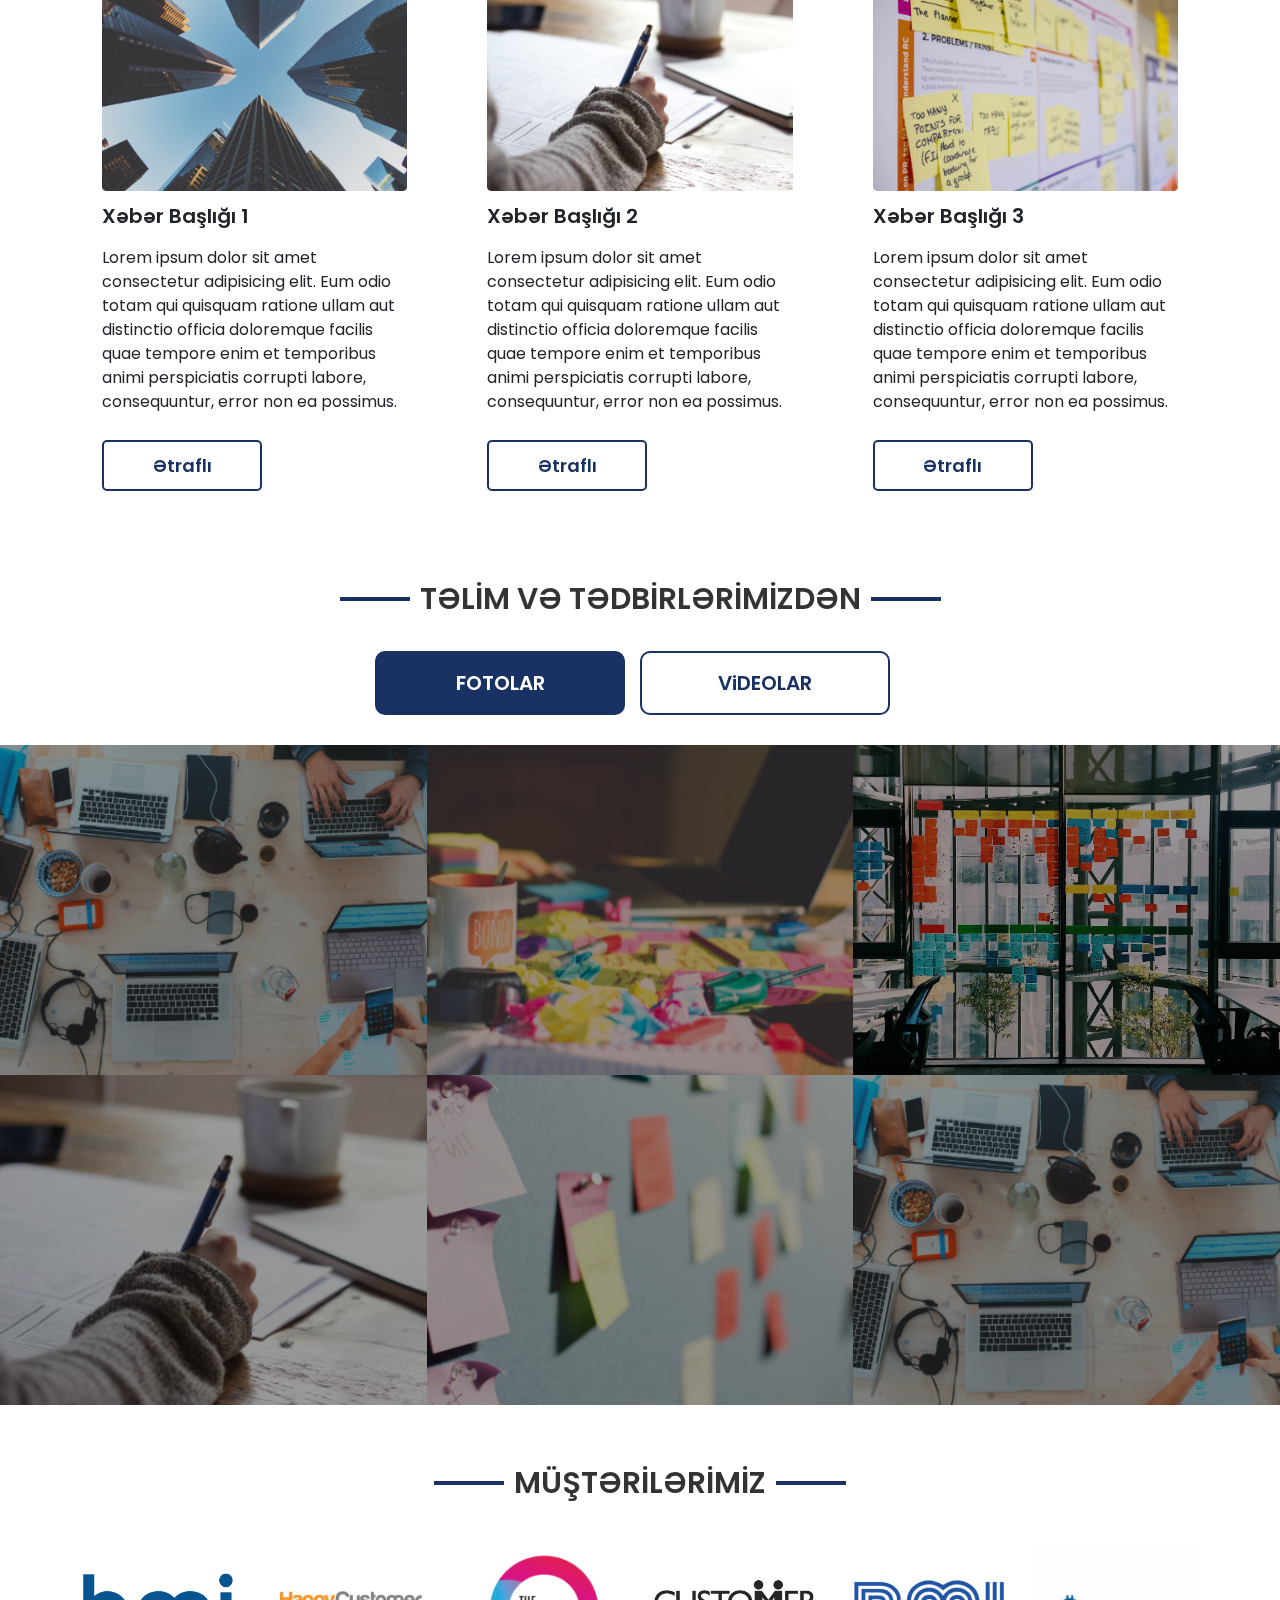
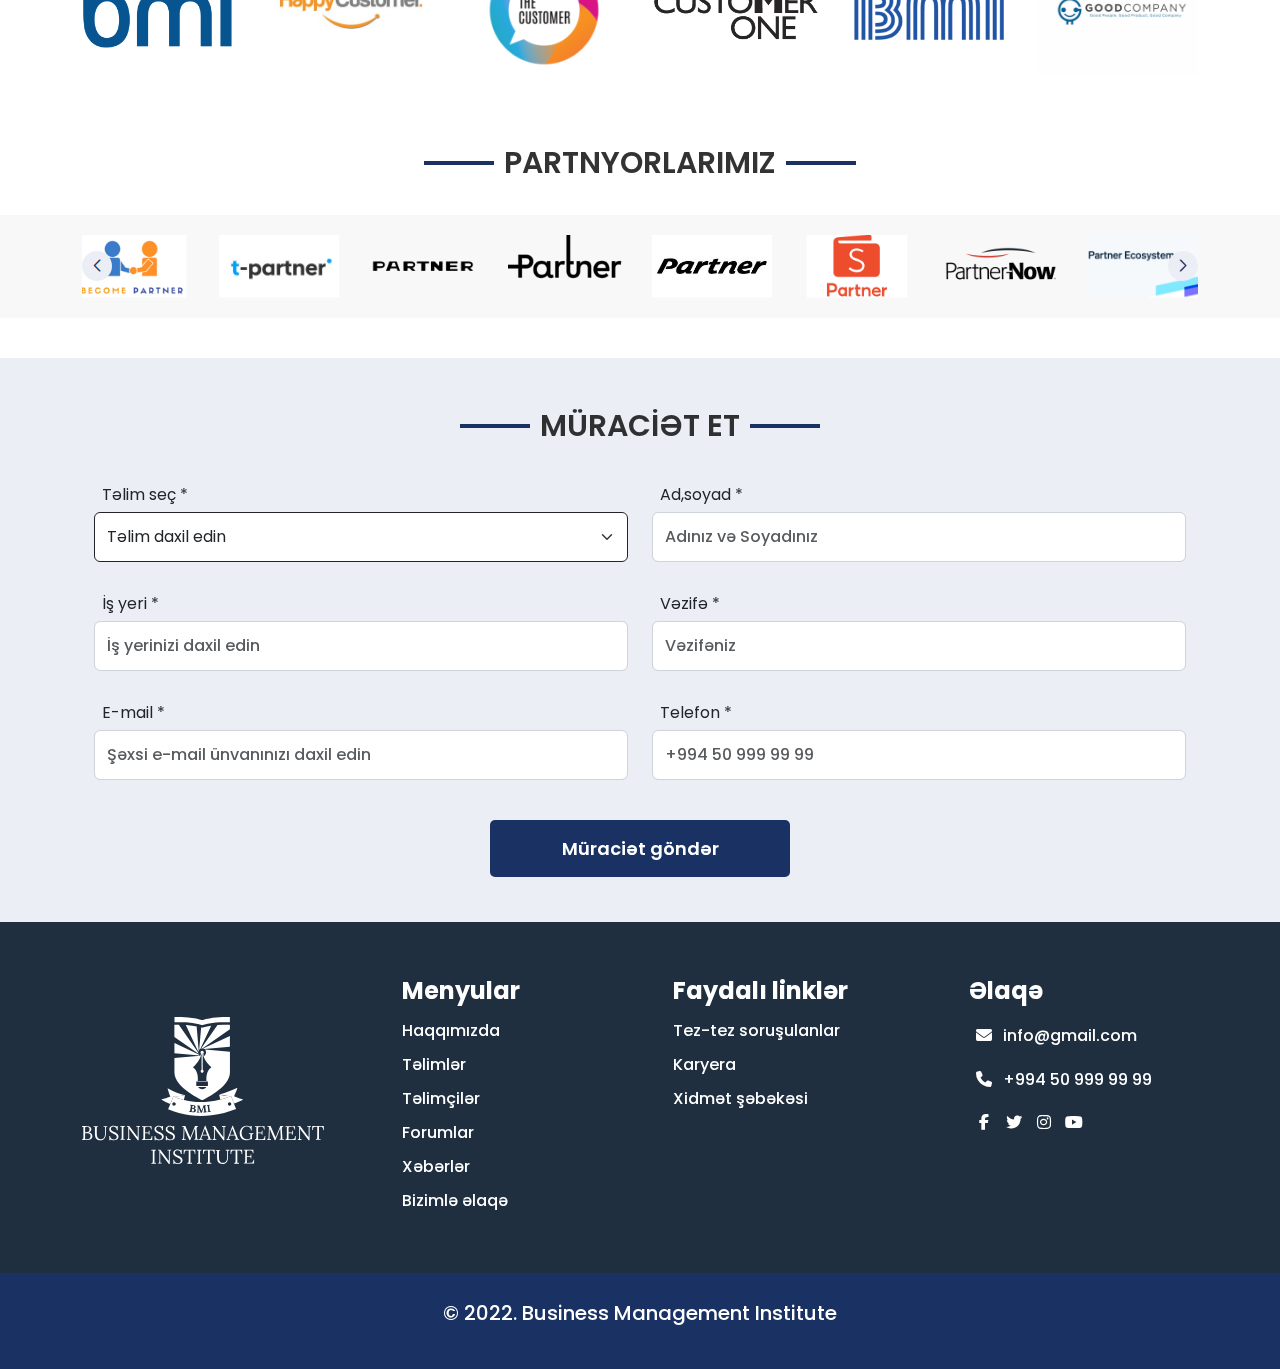
==== commit 09c9bc11: "BMI tamamlandi" ====
--- a/index.html
+++ b/index.html
@@ -22,7 +22,7 @@
   <header>
     <div class="general-header">
       <div class="container">
-        <div class="top-navbar">
+        <div class="top-navbar ">
           <div class="top-navbar-left">
             <a class="header-logo">
               <img src="./bmi-image/logo/2x/verticalbig.png" alt="">
@@ -108,7 +108,10 @@
 
         <div class="bottom-navbar d-none d-lg-flex">
           <div class="container">
-            <div class="inner d-flex">
+            <div class="inner d-flex align-items-center">
+              <a class="header-bottom-logo d-none" href="#">
+                <img src="./bmi-image/logo/1x/shortsmall.png" alt="">
+              </a>
               <div class="links-wrapper">
                 <a class="active" href="index.html">Ana Səhifə</a>
                 <a href="about.html">Haqqımızda</a>
@@ -3785,10 +3788,146 @@
   <div class="page-main-buttons">
     <button type="button" class="page-button muraciet-button">
       <img src="./bmi-image/icons/muraciet.png" alt="">
+      <span data-bs-target="#muraciet-offcanvas" data-bs-toggle="offcanvas">Müraciət et</span>
     </button>
     <button type="button" class="page-button kurs-button">
       <img src="./bmi-image/icons/kurs.png" alt="">
+      <span data-bs-target="#kurs-offcanvas" data-bs-toggle="offcanvas">Popular kurslar</span>
     </button>
+  </div>
+
+
+  <div class="offcanvas offcanvas-end" id="muraciet-offcanvas">
+    <div class="offcanvas-header">
+      <h3>Müraciət et</h3>
+      <button type="button" class="close-button" data-bs-dismiss="offcanvas">
+        <i class="fa-solid fa-xmark"></i>
+      </button>
+    </div>
+    <div class="offcanvas-body">
+      <form action="" class="form-general">
+        <div class="row w-100">
+          <div class="col-12">
+            <div class="form-item">
+              <label for="telim-select">Kateqoriya seç *</label>
+              <select id="telim-select" class="form-select">
+                <option selected disabled>Kateqoriya daxil edin</option>
+                <option>Kateqoriya 1</option>
+                <option>Kateqoriya 2</option>
+                <option>Kateqoriya 3</option>
+              </select>
+
+            </div>
+          </div>
+          <div class="col-12">
+            <div class="form-item">
+              <label for="telim-select">Təlim seç *</label>
+              <select id="telim-select" class="form-select">
+                <option selected disabled>Təlim daxil edin</option>
+                <option>Təlim 1</option>
+                <option>Təlim 2</option>
+                <option>Təlim 3</option>
+              </select>
+
+            </div>
+          </div>
+          <div class="col-12">
+            <div class="form-item">
+              <label for="user-name">Ad, soyad*</label>
+              <input type="text" placeholder="Adınız və Soyadınız" class="form-control">
+            </div>
+          </div>
+          <div class="col-12">
+            <div class="form-item">
+              <label for="user-work">İş yeri*</label>
+              <input type="text" placeholder="İş yerinizi daxil edin" class="form-control">
+            </div>
+          </div>
+
+          <div class="col-12">
+            <div class="form-item">
+              <label for="user-vezife">Vəzifə*</label>
+              <input type="text" placeholder="Vəzifəniz" class="form-control">
+            </div>
+          </div>
+
+          <div class="col-12">
+            <div class="form-item">
+              <label for="user-email">E-mail*</label>
+              <input type="email" placeholder="Şəxsi e-mail ünvanınızı daxil edin" class="form-control">
+            </div>
+          </div>
+
+          <div class="col-12">
+            <div class="form-item">
+              <label for="user-phone">Telefon*</label>
+              <input type="text" placeholder="+994 50 999 99 99" class="form-control">
+            </div>
+          </div>
+
+          <div class="col-12 col-center">
+            <button type="submit" class="form-submit-button">Müraciət göndər</button>
+          </div>
+
+        </div>
+       
+    </div>
+    </form>
+  </div>
+
+
+  <div class="offcanvas offcanvas-end" id="kurs-offcanvas" >
+    <div class="offcanvas-header">
+     <h3>Popular kurslar</h3>
+      <button type="button" class="close-button" data-bs-dismiss="offcanvas">
+        <i class="fa-solid fa-xmark"></i>
+      </button>
+    </div>
+    <div class="offcanvas-body">
+      <div class="kurs-card-wrapper">
+        <a href="" class="kurs-card">
+          <div class="kurs-image">
+            <img src="./bmi-image/training/img-1.png" alt="">
+          </div>
+          <span>Rəhbərlər üçün təlimlər</span>
+        </a>
+
+        <a href="" class="kurs-card">
+          <div class="kurs-image">
+            <img src="./bmi-image/training/img-2.png" alt="">
+          </div>
+          <span>Marketinq təlimləri</span>
+        </a>
+
+        <a href="" class="kurs-card">
+          <div class="kurs-image">
+            <img src="./bmi-image/training/img-3.png" alt="">
+          </div>
+          <span>İnsan resurslarının idarə edilməsi təlimlər</span>
+        </a>
+
+        <a href="" class="kurs-card">
+          <div class="kurs-image">
+            <img src="./bmi-image/training/img-4.png" alt="">
+          </div>
+          <span>Rəhbərlər üçün təlimlər</span>
+        </a>
+
+        <a href="" class="kurs-card">
+          <div class="kurs-image">
+            <img src="./bmi-image/training/img-5.png" alt="">
+          </div>
+          <span>Marketinq təlimləri</span>
+        </a>
+
+        <a href="" class="kurs-card">
+          <div class="kurs-image">
+            <img src="./bmi-image/training/img-6.png" alt="">
+          </div>
+          <span>İnsan resurslarının idarə edilməsi təlimlər</span>
+        </a>
+      </div>
+    </div>
   </div>
 
 
--- a/project.css
+++ b/project.css
@@ -70,7 +70,7 @@
     display: flex;
     align-items: center;
     justify-content: space-between;
-    padding: 10px 0;
+    padding: 10px;
 }
 
 
@@ -244,7 +244,7 @@
 
 header .bottom-navbar {
     width: 100%;
-    padding: 30px 0;
+    padding: 20px;
     background-color: #fff;
 }
 
@@ -419,9 +419,6 @@
     justify-content: flex-start;
     margin-bottom: 20px;
 }
-
-
-
 
 header .offcanvas-body .contact-icons a span:first-child {
     width: 40px;
@@ -2096,7 +2093,7 @@
     margin-bottom: 0;
 }
 
-section.form .form-general {
+.form-general {
     width: 100%;
     display: flex;
     flex-direction: column;
@@ -2109,7 +2106,7 @@
 
 }
 
-section.form .form-general .form-item {
+ .form-general .form-item {
     width: 100%;
     display: flex;
     align-items: flex-start;
@@ -2119,11 +2116,11 @@
 
 }
 
-section.form .form-item label {
+.form-item label {
     padding: 5px 8px;
 }
 
-section.form .form-select {
+.form-select {
     display: block;
     width: 100%;
     font-size: 1rem;
@@ -2135,7 +2132,7 @@
     padding: 12px;
 }
 
-section.form .form-control {
+ .form-control {
     display: block;
     font-size: 1rem;
     line-height: 1.5;
@@ -2144,7 +2141,7 @@
     border-radius: 0.375rem;
     box-shadow: none;
     caret-color: #193263;
-    color: #193263;
+    color: #202f3f;
     font-weight: 500;
     padding: 12px;
     width: 100%;
@@ -2589,4 +2586,201 @@
     100%{
         box-shadow: 0 0 0 0 rgba(255, 134, 134, 0);
     }
-}+}
+
+.page-main-buttons .kurs-button:hover{
+    animation:pulse-1 1s ease infinite ;
+}
+.page-main-buttons .page-button span{
+    color: #fff;
+    font-weight: 500;
+
+}
+
+
+.page-main-buttons .page-button img{
+    padding-right: 15px;
+
+}
+#muraciet-offcanvas h3{
+    color: #db353a;
+    font-weight: 700;
+
+}
+
+#muraciet-offcanvas .close-button{
+    width: 35px;
+    height: 35px;
+    border: 2px solid #db353a;
+    border-radius: 50%;
+    display: flex;
+    align-items: center;
+    justify-content: center;
+}
+
+#muraciet-offcanvas .close-button:hover{
+    background-color: #db353a;
+}
+
+#muraciet-offcanvas .close-button:hover i{
+    color: #fff;
+}
+
+#muraciet-offcanvas .close-button i{
+    font-size: 24px;
+    color: #db353a;
+}
+
+.form-select option{
+    color: #202f3f;
+    font-weight: 500;
+}
+
+#muraciet-offcanvas{
+    ::-webkit-scrollbar {
+        width: 5px;
+    }
+    
+    /* Track */
+    ::-webkit-scrollbar-track {
+        background: #db353a;
+    }
+    
+    /* Handle */
+    ::-webkit-scrollbar-thumb {
+        background: #db353a;
+        scroll-behavior: smooth;
+    }
+}
+
+
+
+#muraciet-offcanvas .form-submit-button{
+    background-color: #db353a;
+
+}
+
+#muraciet-offcanvas .form-submit-button:hover{
+    animation: pulse-2 1s ease infinite;
+
+}
+
+#muraciet-offcanvas .form-control{
+    box-shadow: none;
+}
+#muraciet-offcanvas .form-select{
+    box-shadow: none;
+}
+
+#muraciet-offcanvas .form-control:focus{
+    border-color: #193263;
+    color: #3D54A1;
+    box-shadow: 0 0  5px #b5bddb;
+
+}
+
+#muraciet-offcanvas .form-select:focus{
+    border-color: #193263;
+    color: #3D54A1;
+    box-shadow: 0 0  5px #b5bddb;
+
+}
+
+#kurs-offcanvas h3{
+    font-weight: 700;
+}
+
+#kurs-offcanvas .close-button{
+    width: 35px;
+    height: 35px;
+    border: 2px solid #000;
+    border-radius: 50%;
+    display: flex;
+    align-items: center;
+    justify-content: center;
+}
+
+#kurs-offcanvas .close-button:hover{
+    background-color: #000;
+}
+
+#kurs-offcanvas .close-button:hover i{
+    color: #fff;
+}
+
+#kurs-offcanvas .close-button i{
+    font-size: 24px;
+    color: #000;
+}
+
+#kurs-offcanvas .kurs-card-wrapper{
+    display: flex;
+    align-items: center;
+    justify-content: center;
+    flex-direction: column;
+}
+
+#kurs-offcanvas .kurs-card{
+    display: flex;
+    align-items: flex-start;
+    justify-content: center;
+    flex-direction: column;
+    width: 100%;
+    padding: 15px;
+    margin-bottom: 30px;
+    max-width: 320px;
+}
+
+#kurs-offcanvas .kurs-card:hover{
+    box-shadow: 0 0 5px #193263;
+    transform: scale(1.05);
+
+}
+
+#kurs-offcanvas .kurs-image{
+    width: 100%;
+    display: flex;
+    align-items: center;
+    justify-content: center;
+}
+
+#kurs-offcanvas .kurs-image img{
+    width: 100%;
+    max-width: 320px;
+    min-height: 200px;
+    object-fit: contain;
+}
+
+#kurs-offcanvas .kurs-card span{
+    padding: 8px 0;
+    font-size: 18px;
+    font-weight: 600;
+    color: rgba(0, 0, 0, 0.8);
+}
+
+.page-main-buttons .page-button.active{
+    transform: translateX(-140px);
+}
+
+.fixed-top{
+    box-shadow: 0 0 5px rgba(0, 0, 0, 0.6);
+}
+
+.top-navbar.fixed-top{
+    background-color: #fff;
+}
+
+@media only screen and (min-width:992px) {
+    .top-navbar.fixed-top{
+        display: none !important;
+    }
+}
+
+.header-bottom-logo{
+    margin-right: 30px;
+}
+.header-bottom-logo img{
+    max-width: 200px;
+    width: 100%;
+    object-fit: contain;
+} 